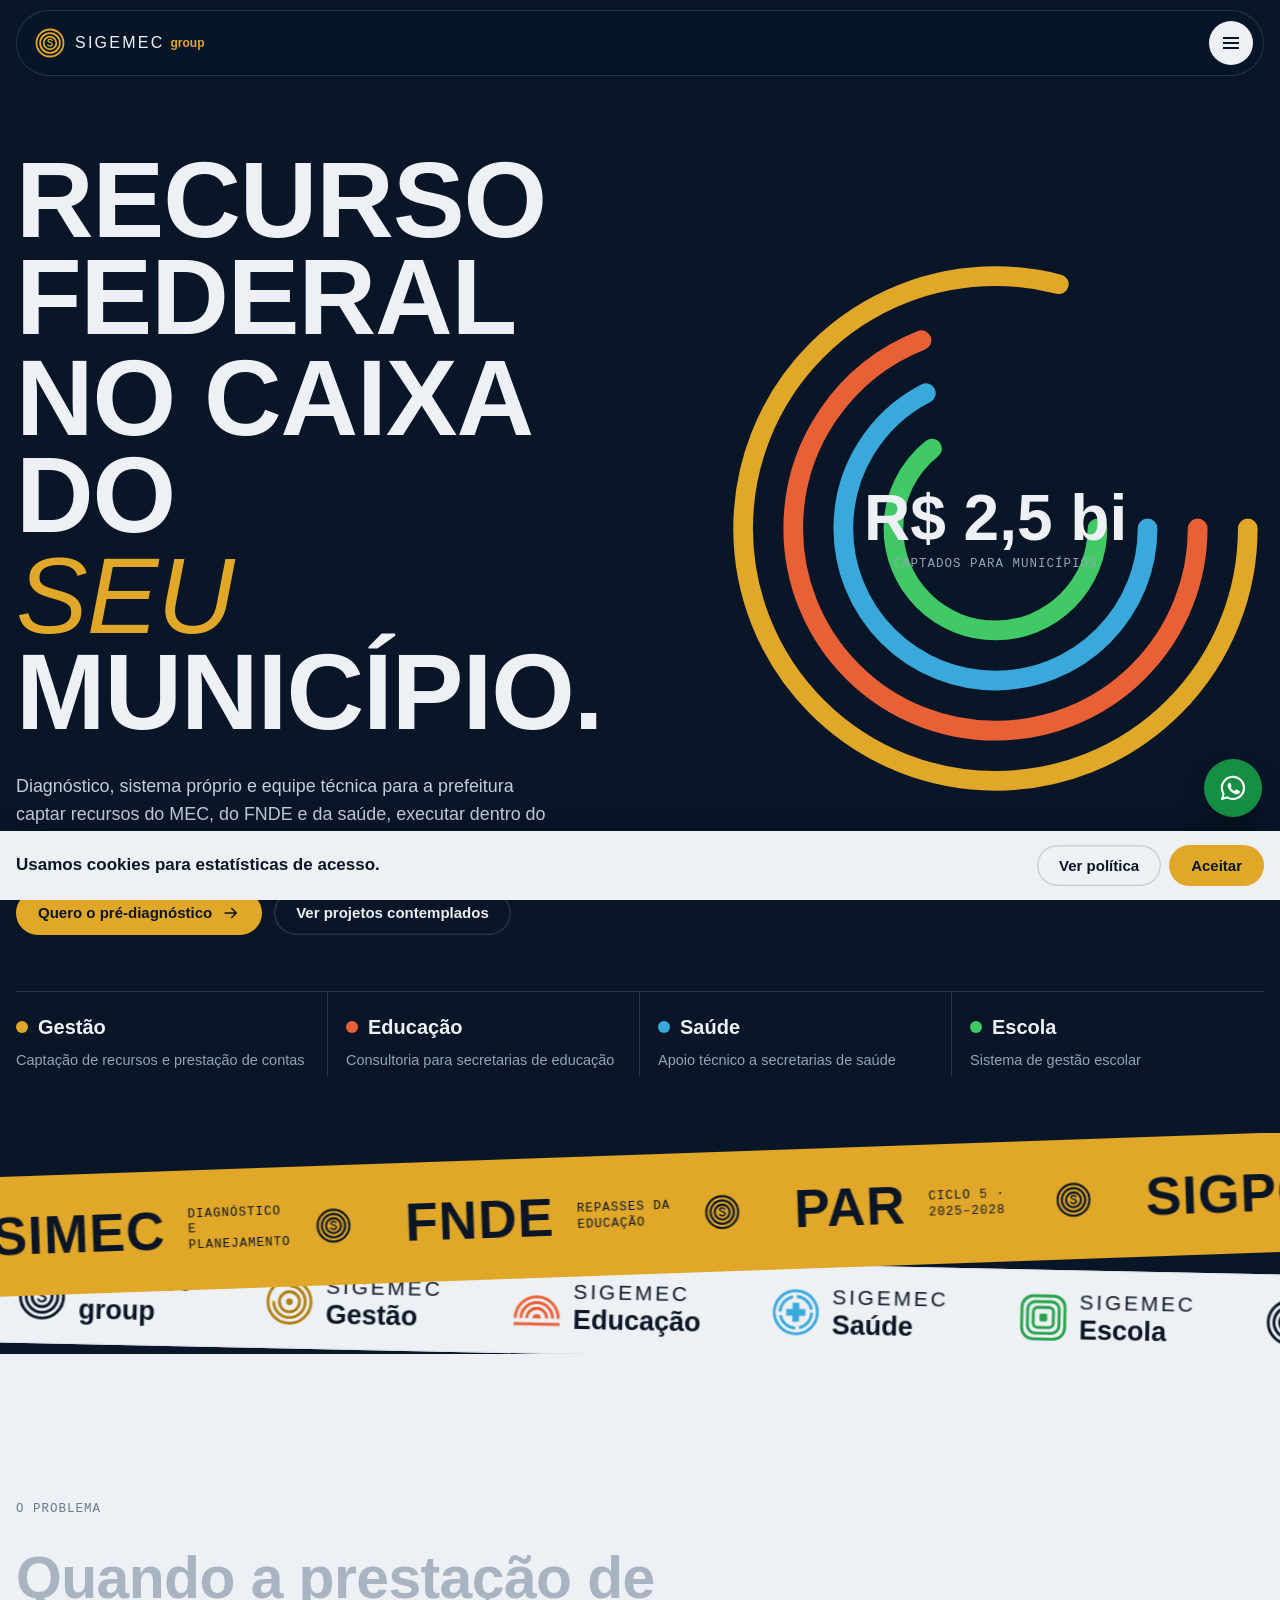
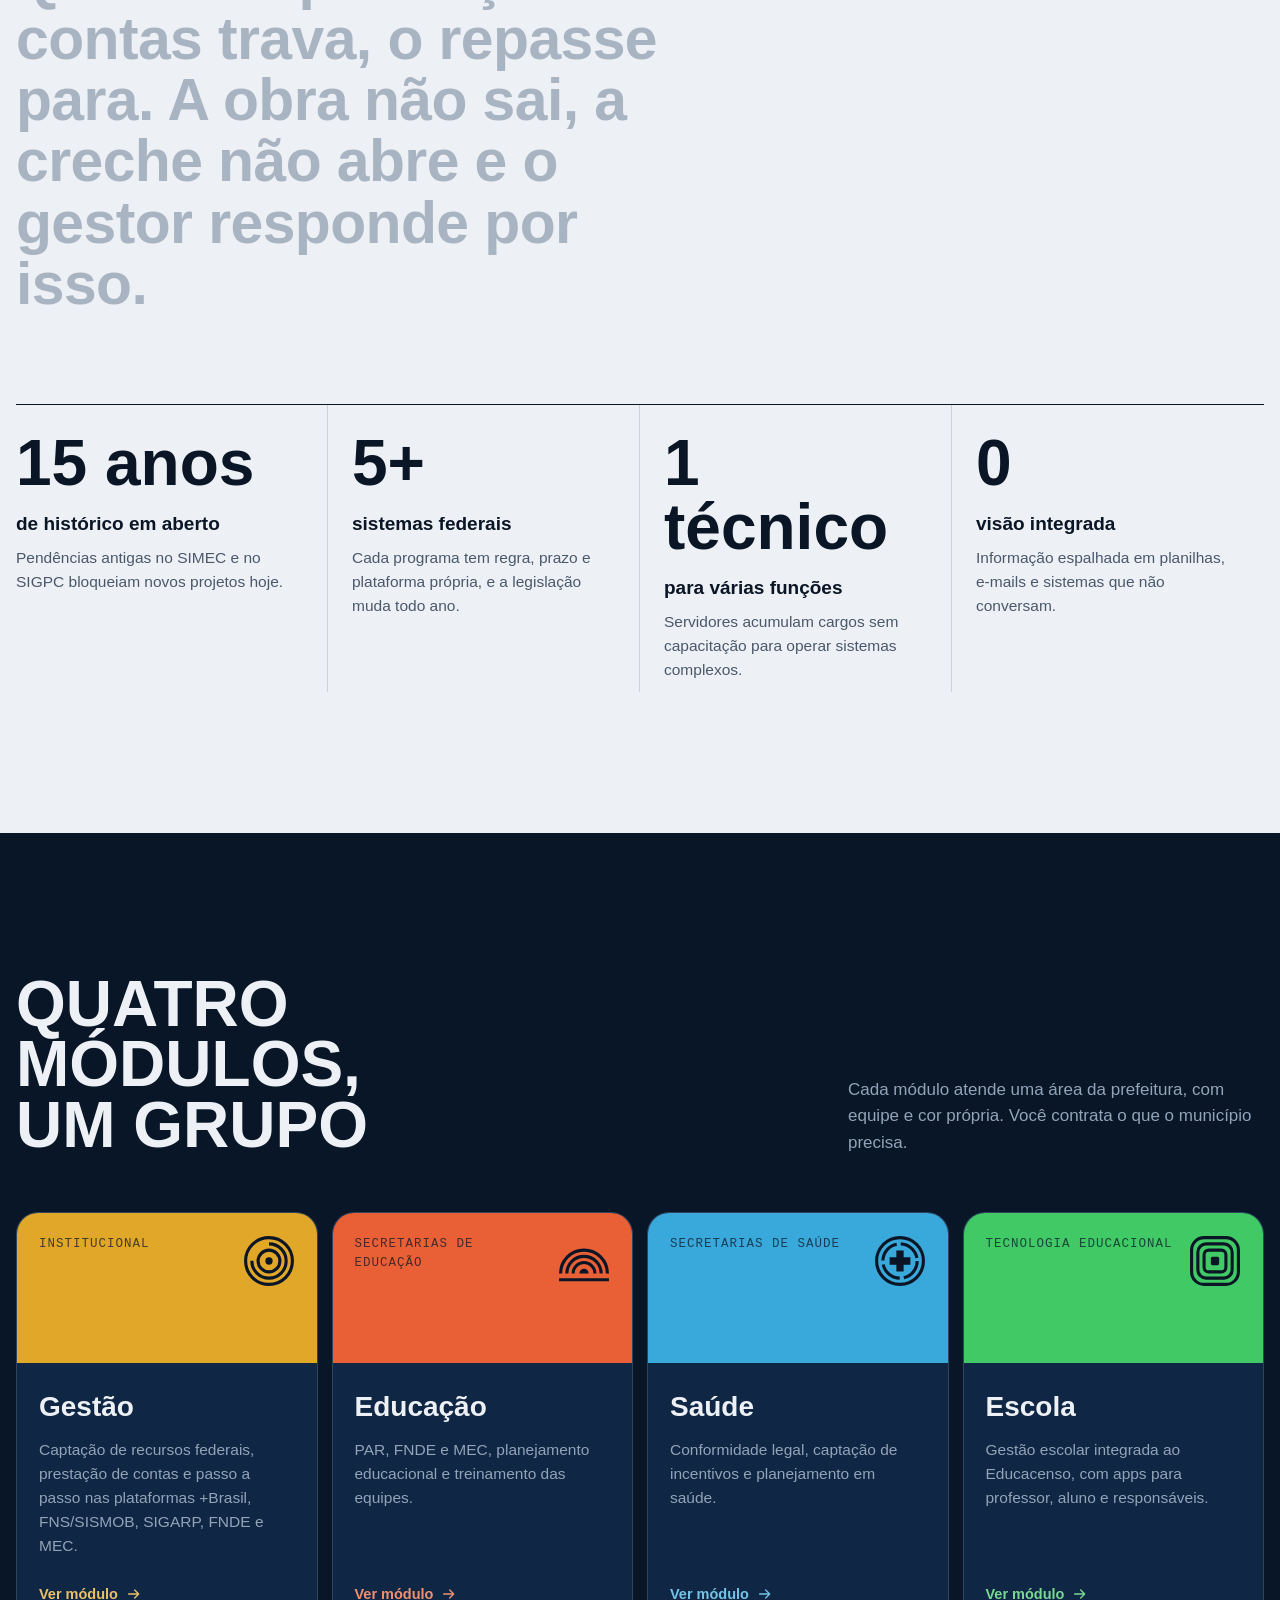
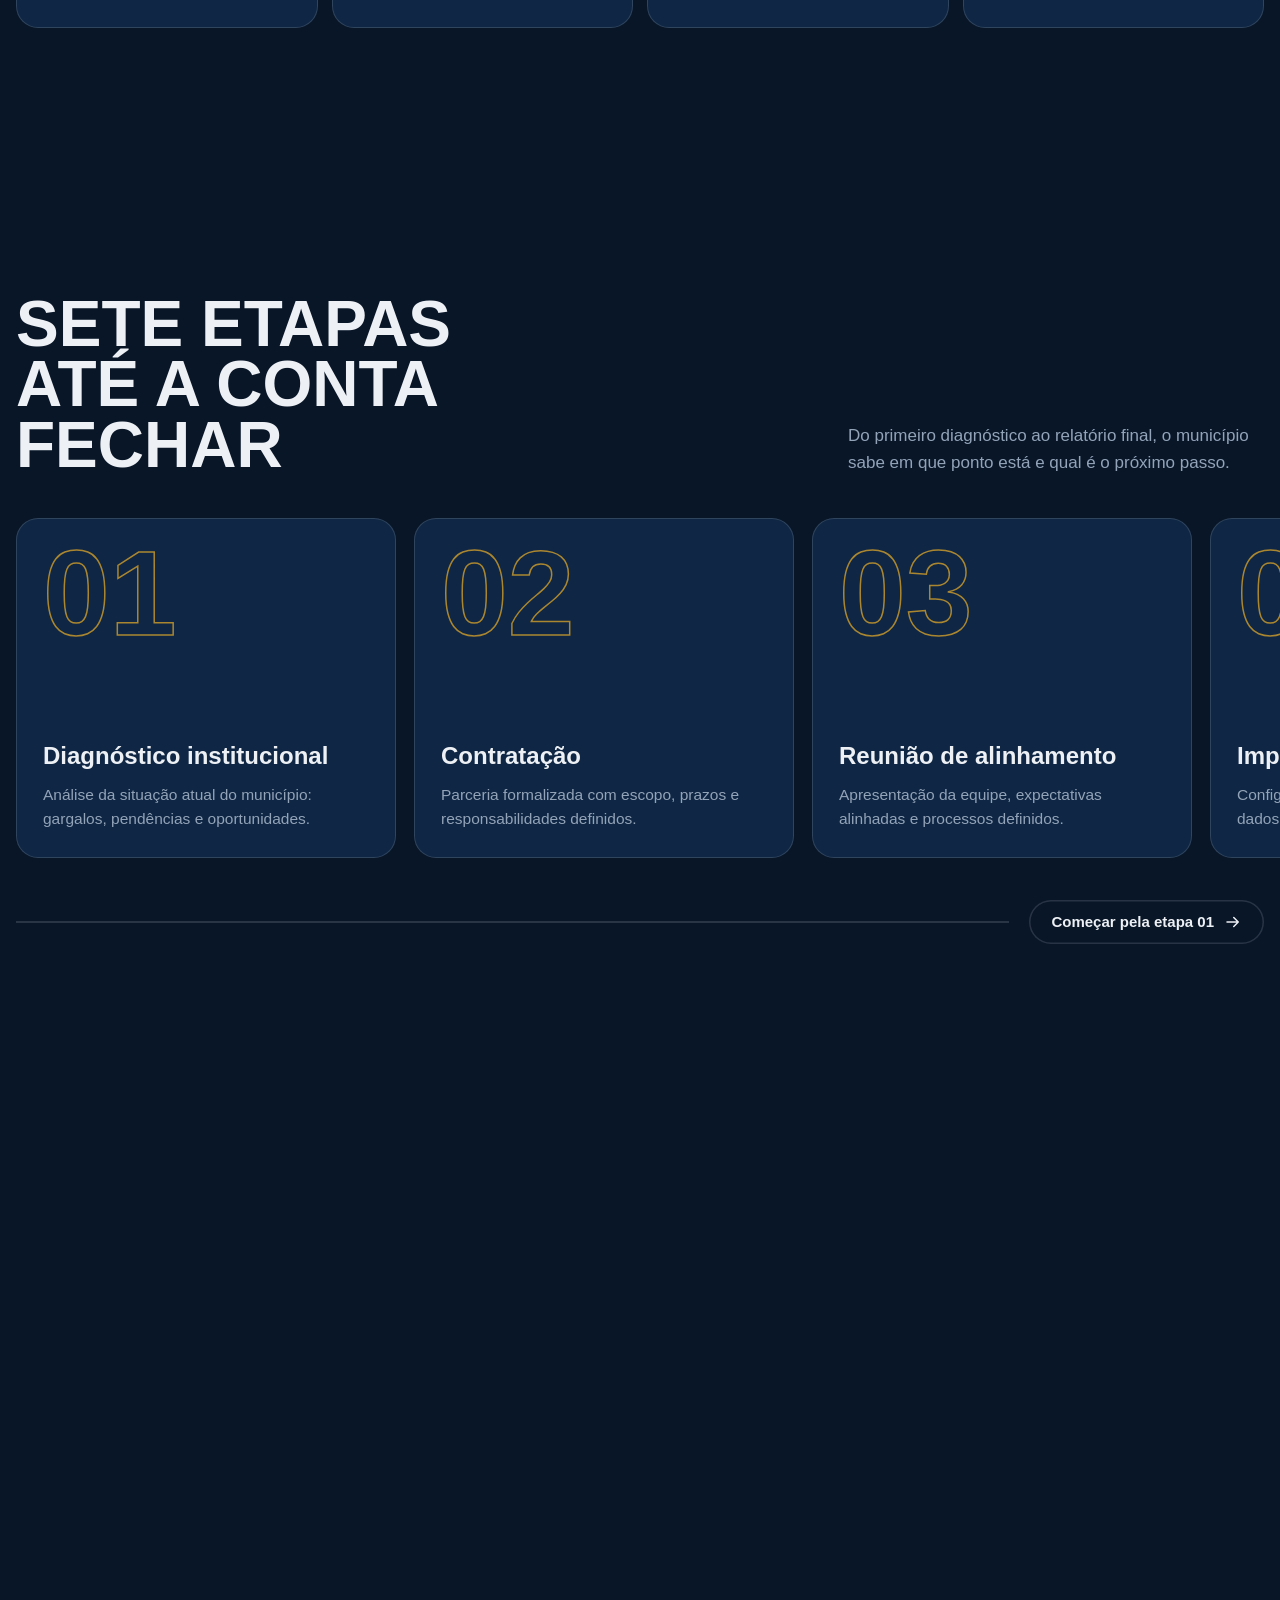
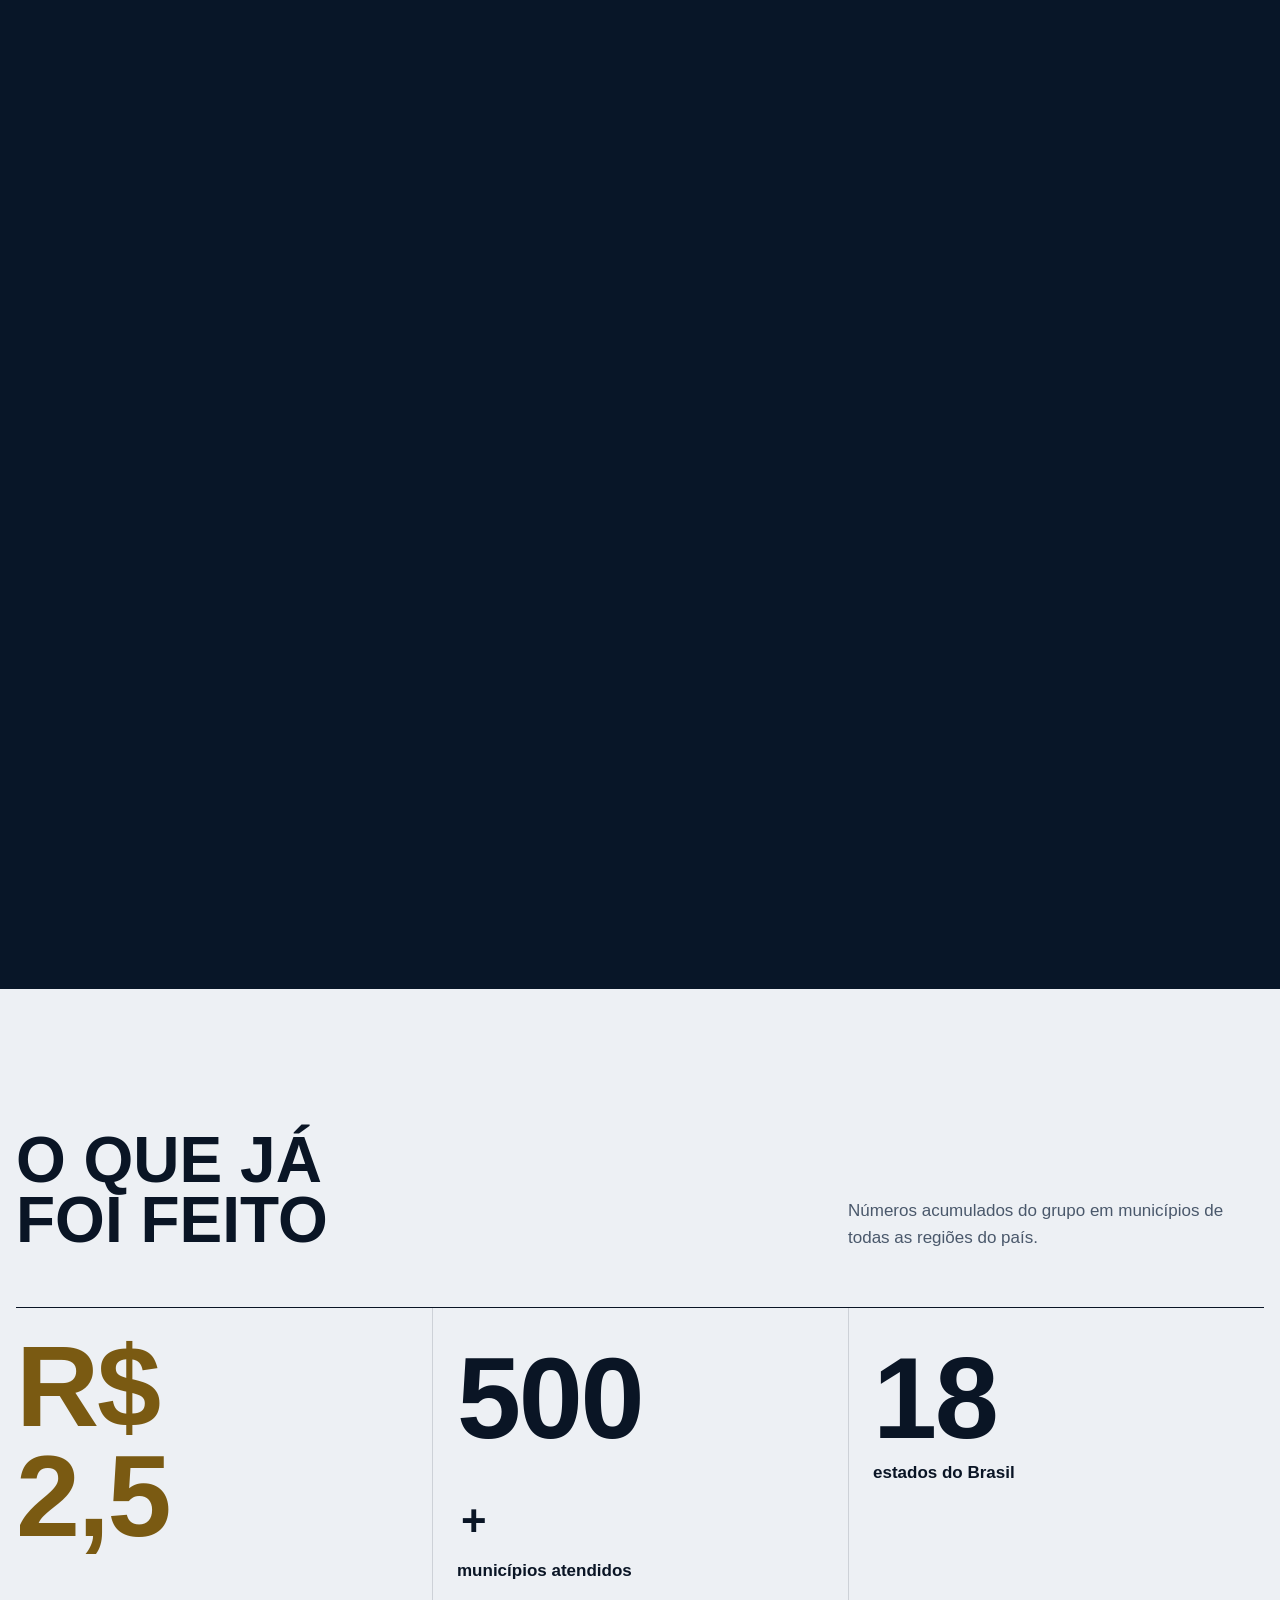
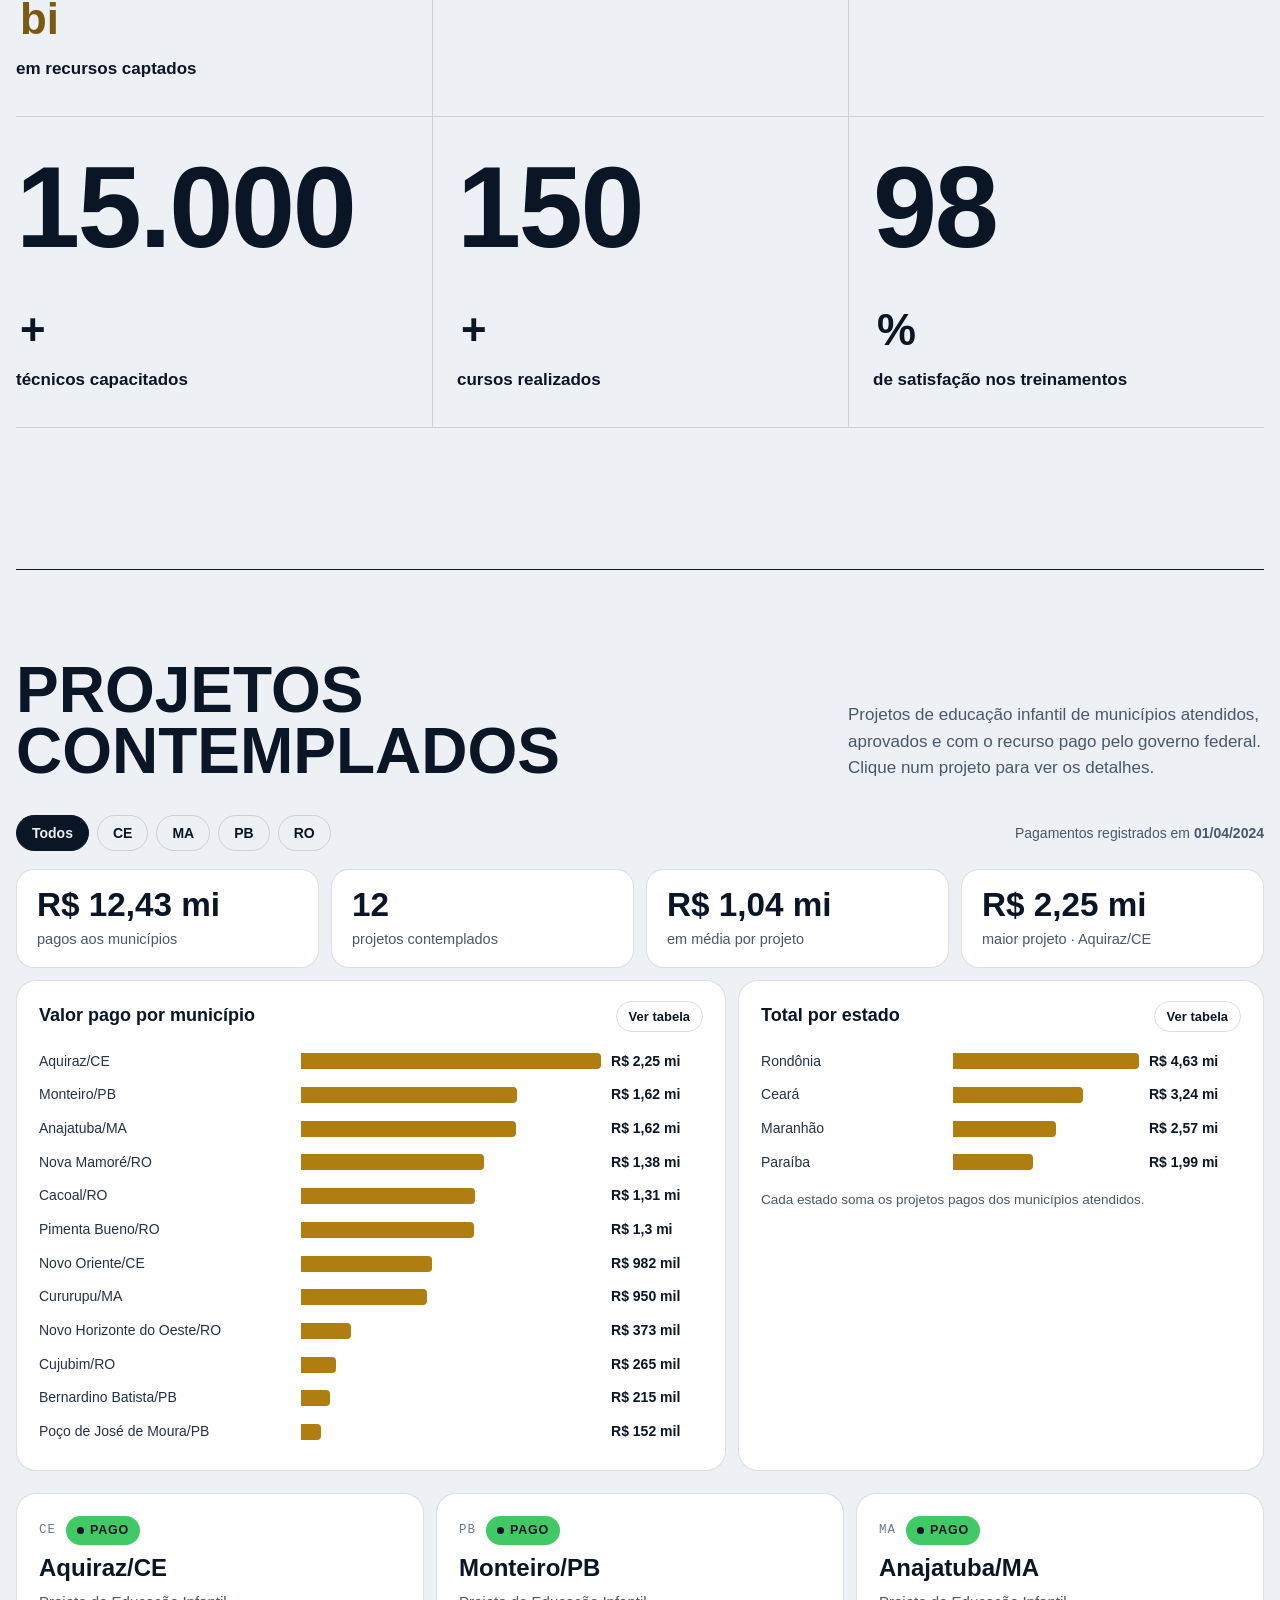
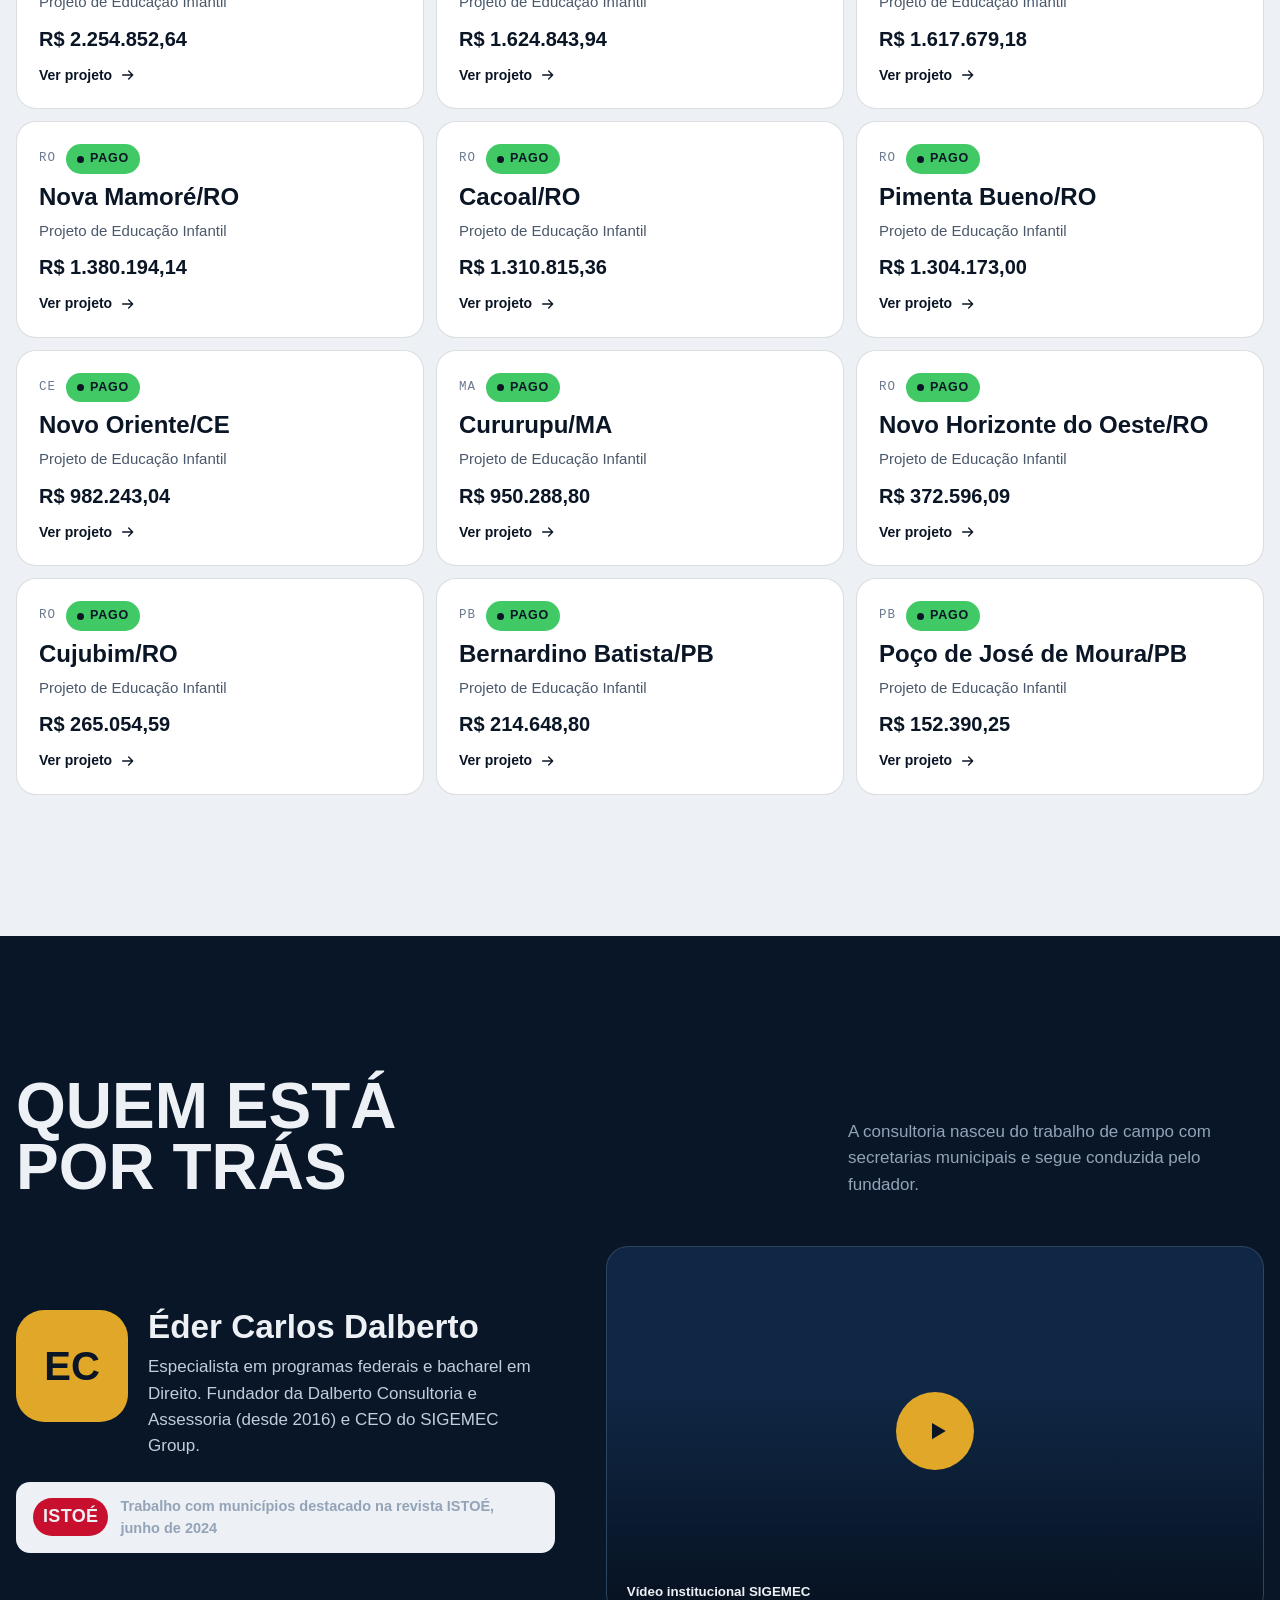
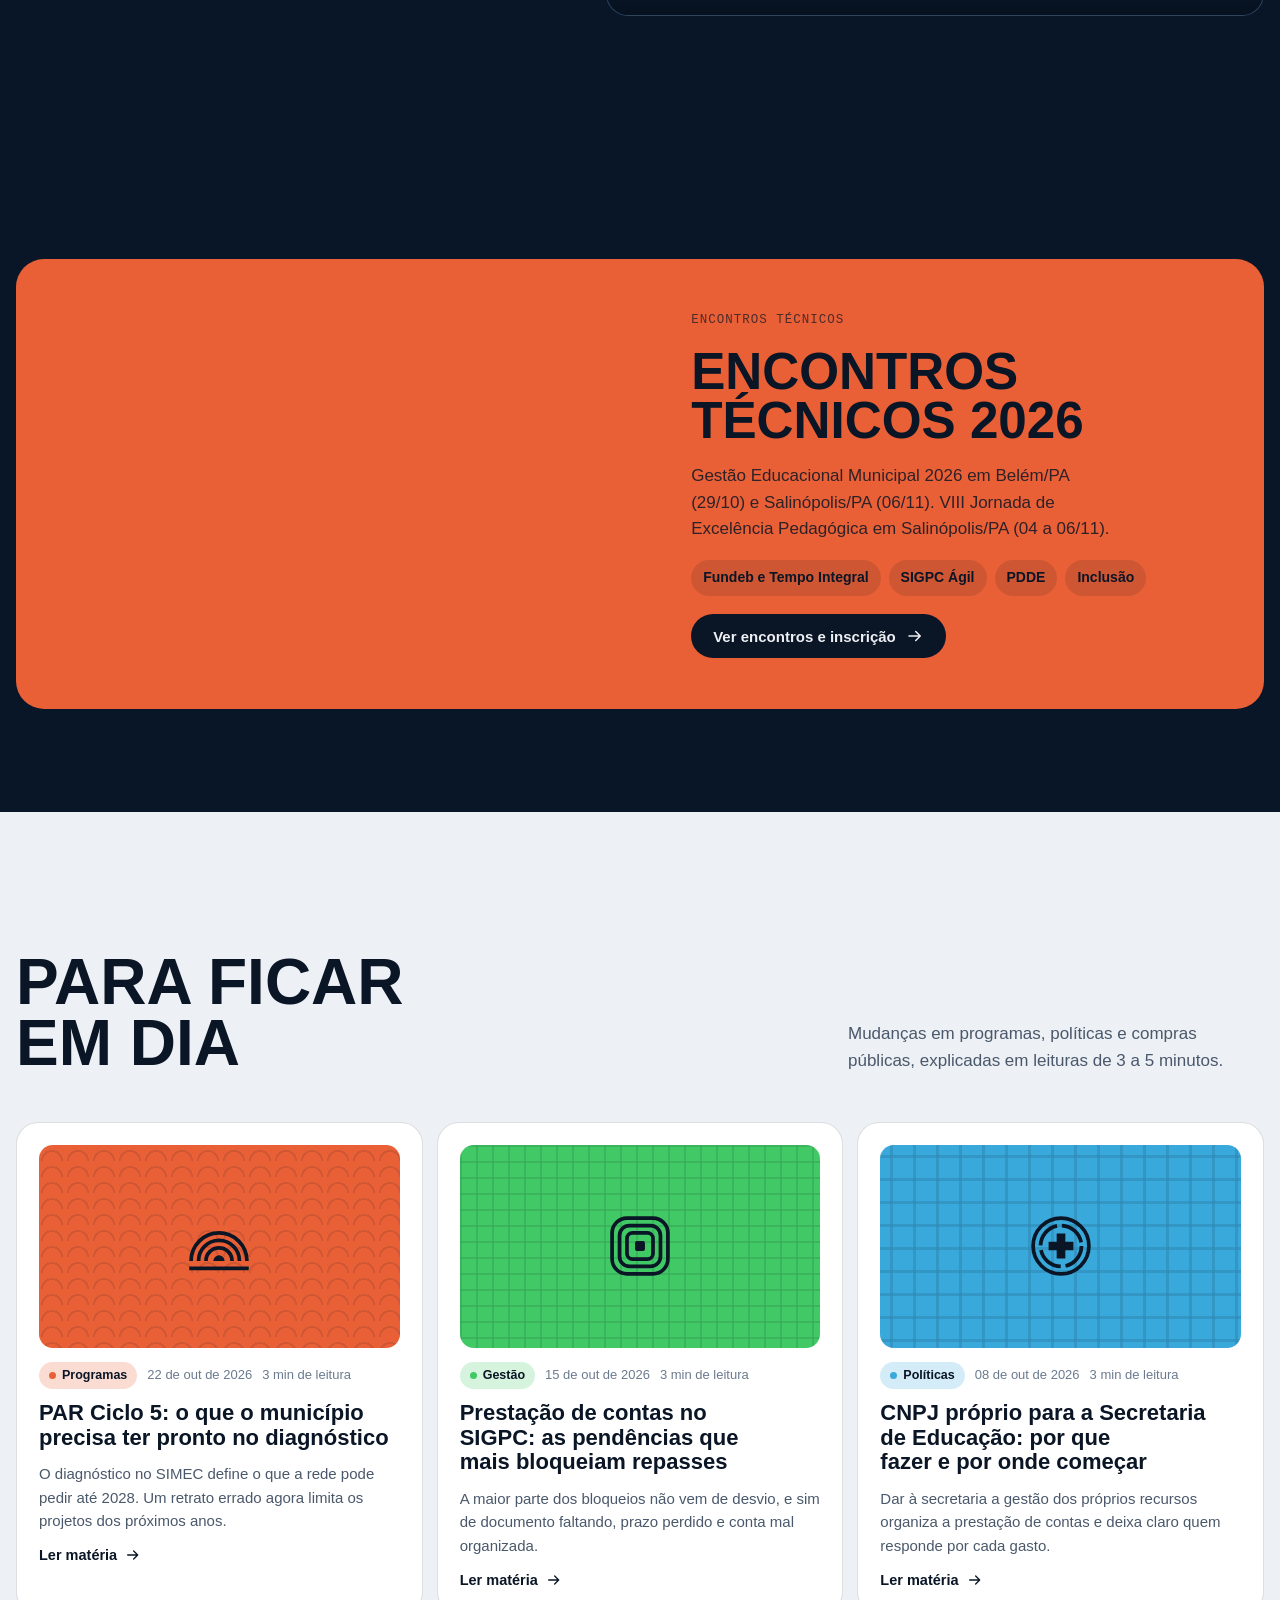
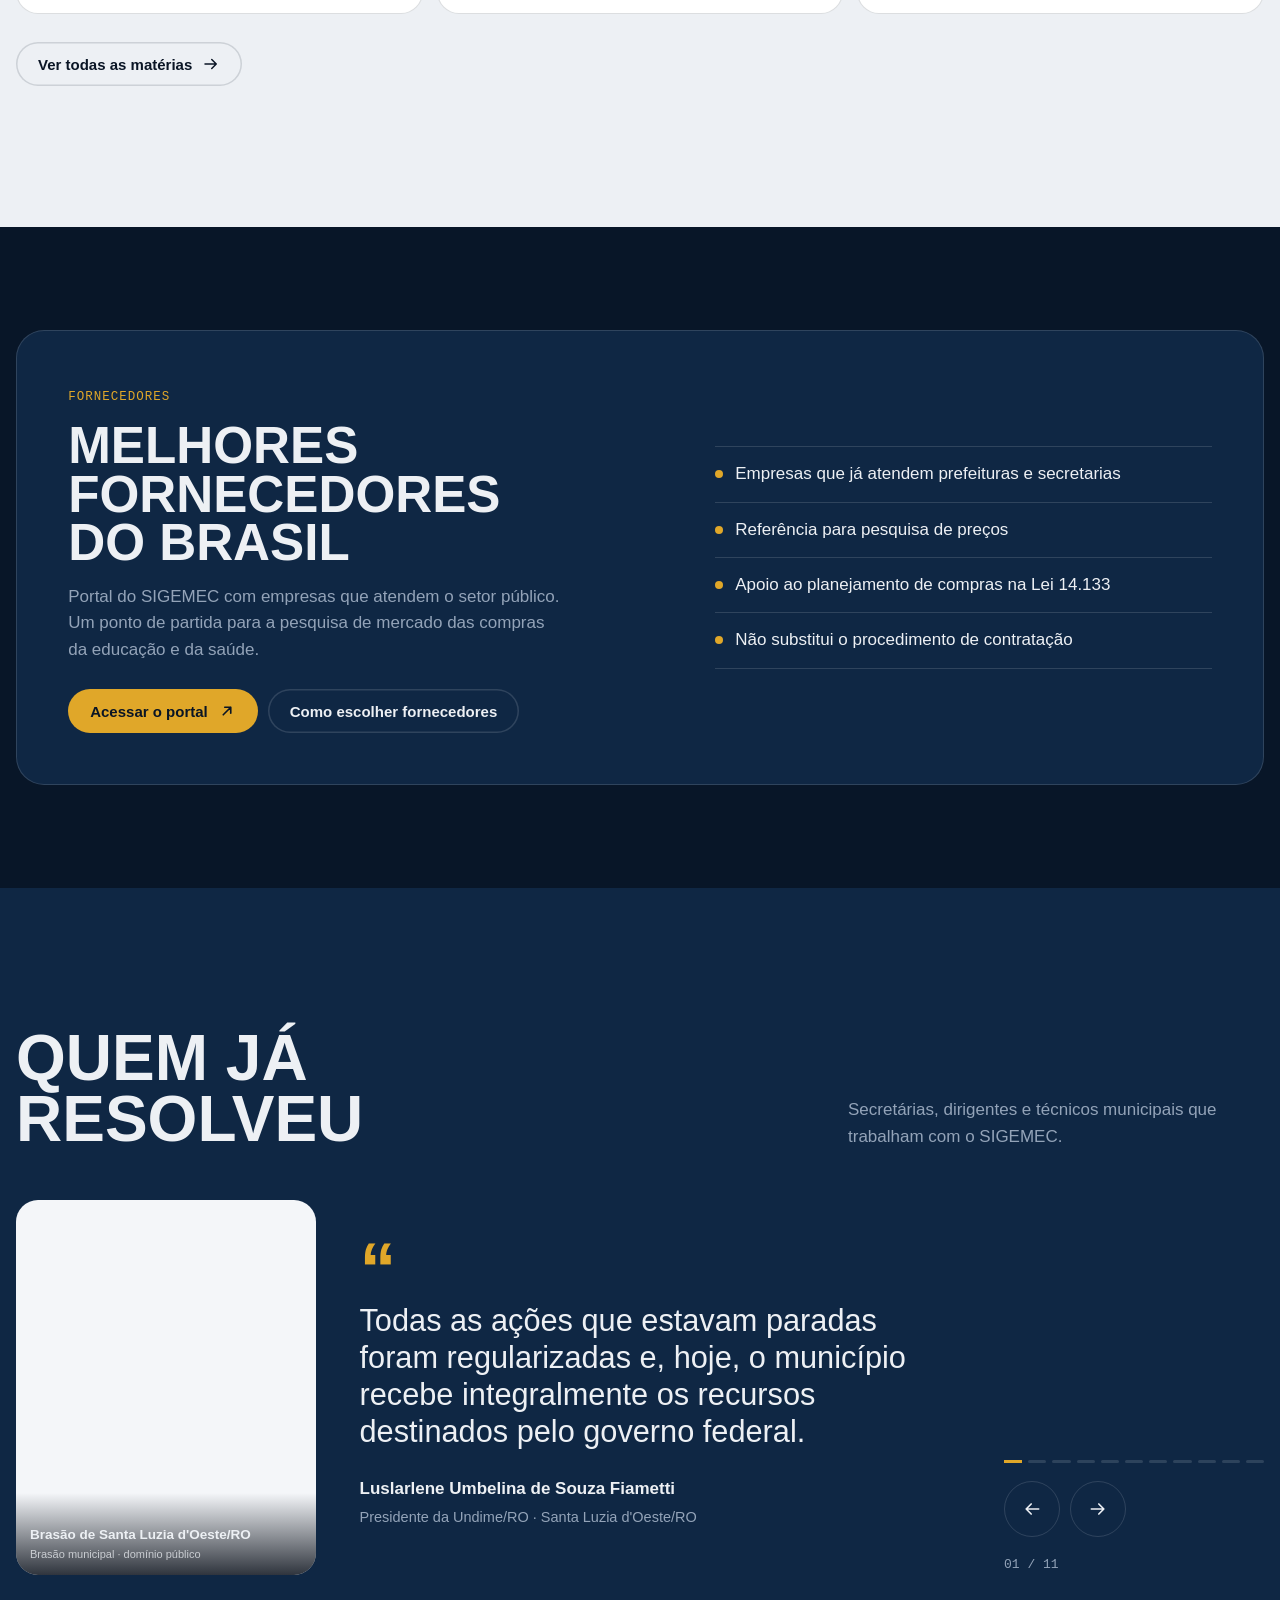
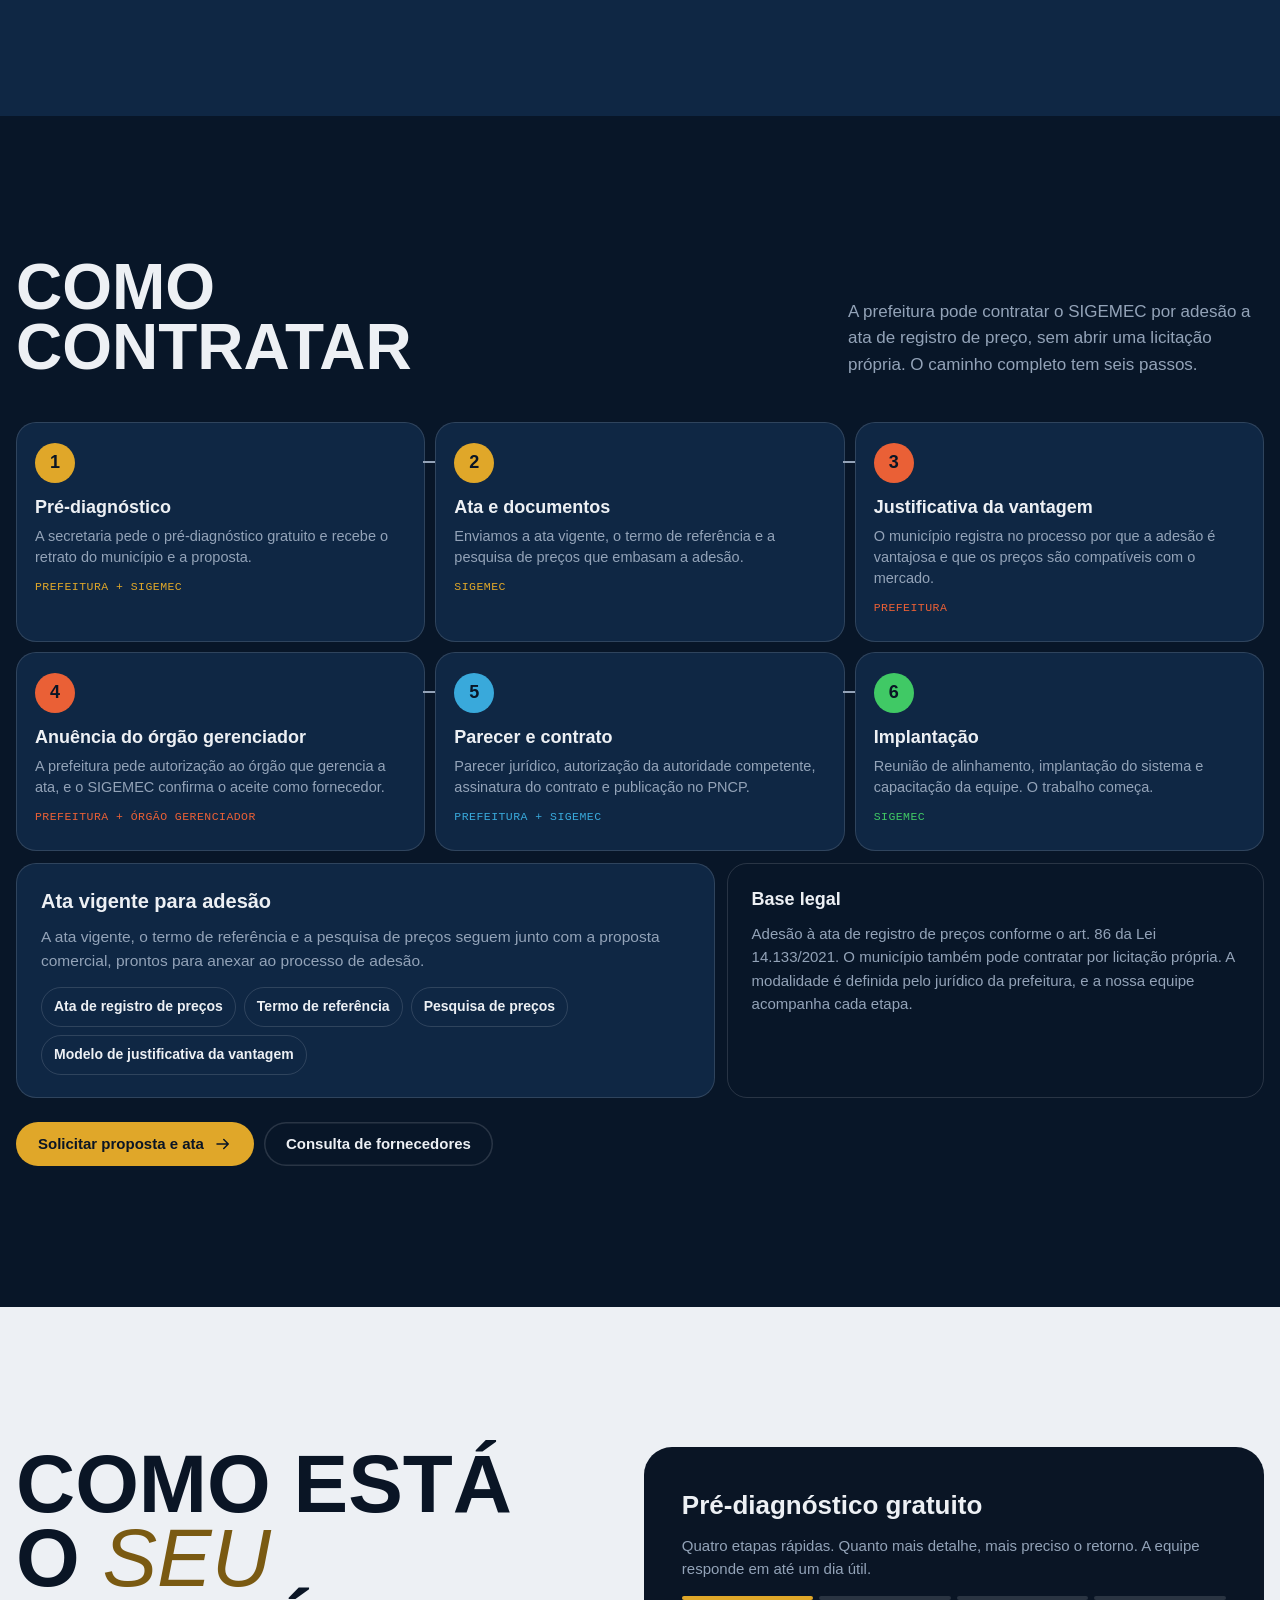
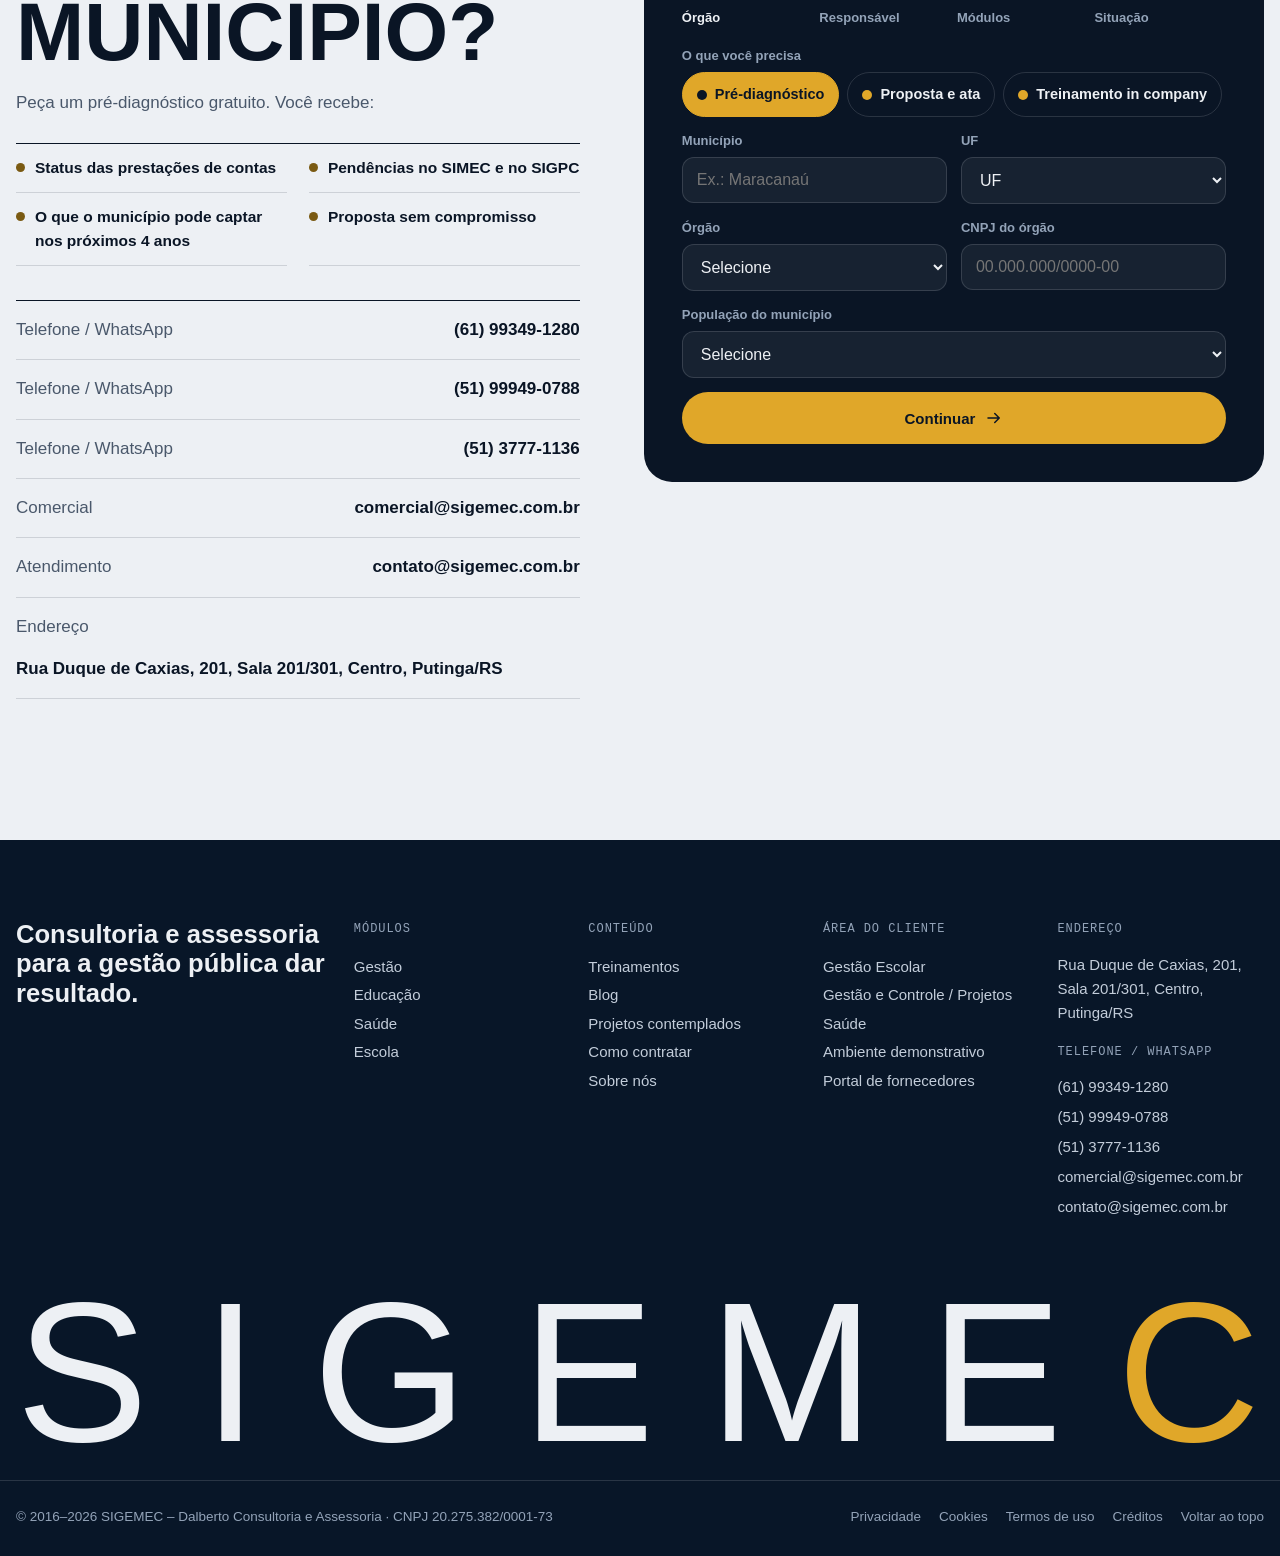
==== index.html @ 791dc1cd "Prévia do site e do painel SIGEMEC" ====
<!doctype html>
<html lang="pt-BR">
<head>
<meta charset="utf-8">
<meta name="robots" content="noindex, nofollow">
<meta name="viewport" content="width=device-width, initial-scale=1, viewport-fit=cover">
<title>SIGEMEC Group</title>
<meta http-equiv="Content-Security-Policy" content="default-src 'self'; script-src 'self'; style-src 'self' https://fonts.googleapis.com; style-src-attr 'unsafe-inline'; font-src 'self' https://fonts.gstatic.com; img-src 'self' data: https://img.youtube.com; frame-src https://www.youtube-nocookie.com; connect-src 'self' https://formspree.io; form-action 'self' mailto:; base-uri 'self'; object-src 'none'; upgrade-insecure-requests">
<meta name="referrer" content="strict-origin-when-cross-origin">
<meta name="description" content="Consultoria e assessoria em gestão pública para municípios: captação de recursos federais, educação, saúde e gestão escolar.">
<meta name="theme-color" content="#081628">
<meta property="og:title" content="SIGEMEC Group">
<meta property="og:description" content="Consultoria e assessoria em gestão pública para municípios: captação de recursos federais, educação, saúde e gestão escolar.">
<meta property="og:type" content="website">
<meta property="og:locale" content="pt_BR">
<link rel="icon" href="assets/img/favicon.svg" type="image/svg+xml">
<link rel="preconnect" href="https://fonts.googleapis.com">
<link rel="preconnect" href="https://fonts.gstatic.com" crossorigin>
<link rel="stylesheet" href="https://fonts.googleapis.com/css2?family=Archivo:ital,wdth,wght@0,62..125,100..900;1,62..125,100..900&family=Hanken+Grotesk:wght@400;500;600;700&family=IBM+Plex+Mono:wght@400;500&display=swap">
<link rel="stylesheet" href="assets/site.css">
</head>
<body>
<svg width="0" height="0" style="position:absolute" aria-hidden="true"><defs>
<symbol id="m-group" viewBox="0 0 100 100"><circle cx="50" cy="50" r="45" fill="none" stroke="currentColor" stroke-width="6"/><circle cx="50" cy="50" r="33" fill="none" stroke="currentColor" stroke-width="6"/><circle cx="50" cy="50" r="21" fill="none" stroke="currentColor" stroke-width="6"/><path d="M57 41.5c-1.6-2.6-4.2-3.8-7.2-3.8-3.8 0-6.6 2-6.6 5 0 7.2 14.6 3.6 14.6 11.6 0 3.4-3.2 5.9-7.8 5.9-3.4 0-6.2-1.4-7.8-4.2" fill="none" stroke="currentColor" stroke-width="4.2" stroke-linecap="round"/></symbol>
<symbol id="m-gestao" viewBox="0 0 100 100"><circle cx="50" cy="50" r="45" fill="none" stroke="currentColor" stroke-width="6"/><circle cx="50" cy="50" r="33" fill="none" stroke="currentColor" stroke-width="6" stroke-dasharray="155 52" transform="rotate(-90 50 50)"/><circle cx="50" cy="50" r="21" fill="none" stroke="currentColor" stroke-width="6"/><circle cx="50" cy="50" r="7" fill="currentColor"/></symbol>
<symbol id="m-edu" viewBox="0 0 100 100"><path d="M5 74a45 45 0 0 1 90 0" fill="none" stroke="currentColor" stroke-width="6"/><path d="M17 74a33 33 0 0 1 66 0" fill="none" stroke="currentColor" stroke-width="6"/><path d="M29 74a21 21 0 0 1 42 0" fill="none" stroke="currentColor" stroke-width="6"/><path d="M41 74a9 9 0 0 1 18 0z" fill="currentColor"/><path d="M2 86h96" stroke="currentColor" stroke-width="6"/></symbol>
<symbol id="m-sau" viewBox="0 0 100 100"><circle cx="50" cy="50" r="45" fill="none" stroke="currentColor" stroke-width="6"/><circle cx="50" cy="50" r="33" fill="none" stroke="currentColor" stroke-width="6" stroke-dasharray="44 8"/><path d="M43 30h14v13h13v14H57v13H43V57H30V43h13z" fill="currentColor"/></symbol>
<symbol id="m-esc" viewBox="0 0 100 100"><rect x="5" y="5" width="90" height="90" rx="24" fill="none" stroke="currentColor" stroke-width="6"/><rect x="17" y="17" width="66" height="66" rx="16" fill="none" stroke="currentColor" stroke-width="6"/><rect x="29" y="29" width="42" height="42" rx="9" fill="none" stroke="currentColor" stroke-width="6"/><rect x="42" y="42" width="16" height="16" rx="3" fill="currentColor"/></symbol>
<symbol id="i-arr" viewBox="0 0 24 24"><path d="M4 12h15M13 6l6 6-6 6" fill="none" stroke="currentColor" stroke-width="2" stroke-linecap="round" stroke-linejoin="round"/></symbol>
<symbol id="i-wa" viewBox="0 0 24 24"><path d="M12 2.2A9.7 9.7 0 0 0 3.6 16.8L2.3 21.7l5-1.3A9.7 9.7 0 1 0 12 2.2zm0 17.7c-1.5 0-3-.4-4.2-1.2l-.3-.2-3 .8.8-2.9-.2-.3A8 8 0 1 1 12 19.9zm4.4-6c-.2-.1-1.4-.7-1.6-.8-.2-.1-.4-.1-.5.1l-.8.9c-.1.2-.3.2-.5.1-.7-.3-1.9-.9-2.8-2.5-.2-.4.2-.4.6-1.2.1-.2 0-.3 0-.4l-.7-1.8c-.2-.5-.4-.4-.5-.4h-.5c-.2 0-.4.1-.6.3-.2.2-.8.8-.8 2s.8 2.3 1 2.5c.1.2 1.7 2.6 4.1 3.6 1.5.7 2.1.7 2.9.6.5-.1 1.4-.6 1.6-1.1.2-.6.2-1 .1-1.1 0-.2-.2-.2-.4-.3z" fill="currentColor"/></symbol>
<symbol id="i-play" viewBox="0 0 24 24"><path d="M8 5.5v13l11-6.5z" fill="currentColor"/></symbol>
<symbol id="i-ext" viewBox="0 0 24 24"><path d="M7 17 17 7M9 7h8v8" fill="none" stroke="currentColor" stroke-width="2.2" stroke-linecap="round" stroke-linejoin="round"/></symbol>
<symbol id="i-lock" viewBox="0 0 24 24"><rect x="4.5" y="10.5" width="15" height="10" rx="2.5" fill="none" stroke="currentColor" stroke-width="2"/><path d="M8 10.5V8a4 4 0 0 1 8 0v2.5" fill="none" stroke="currentColor" stroke-width="2" stroke-linecap="round"/></symbol>
<symbol id="i-x" viewBox="0 0 24 24"><path d="M6 6l12 12M18 6 6 18" fill="none" stroke="currentColor" stroke-width="2.2" stroke-linecap="round"/></symbol>
<symbol id="i-ok" viewBox="0 0 24 24"><path d="M5 12.5l4.5 4.5L19 7.5" fill="none" stroke="currentColor" stroke-width="2.6" stroke-linecap="round" stroke-linejoin="round"/></symbol>
<symbol id="i-warn" viewBox="0 0 24 24"><path d="M12 8v5M12 16.5v.5" fill="none" stroke="currentColor" stroke-width="2.6" stroke-linecap="round"/></symbol>
<symbol id="i-late" viewBox="0 0 24 24"><path d="M8 8l8 8M16 8l-8 8" fill="none" stroke="currentColor" stroke-width="2.6" stroke-linecap="round"/></symbol>
</defs></svg>
<div class="cursor" aria-hidden="true"></div>
<header class="nav" id="nav"><div class="nav-in">
  <a class="brand" href="index.html" aria-label="SIGEMEC Group, página inicial"><svg><use href="#m-group"/></svg><b>SIGEMEC</b><small>group</small></a>
  <ul><li><a href="modulos.html">Módulos</a></li><li><a href="treinamentos.html">Treinamentos</a></li><li><a href="blog.html">Blog</a></li><li><a href="sobre.html">Sobre nós</a></li><li><a href="index.html#contratar">Como contratar</a></li></ul>
  <div class="nav-act">
    <div class="acc">
      <button type="button" class="acc-btn" id="accBtn" aria-expanded="false" aria-controls="accMenu" aria-haspopup="true" title="Área do cliente"><svg class="acc-ic"><use href="#i-lock"/></svg><span>Área do cliente</span></button>
      <div class="acc-menu" id="accMenu" hidden><p class="acc-h">Acesse o sistema contratado</p><a href="https://aplicativoescolar.net/" target="_blank" rel="noopener noreferrer">Gestão Escolar <svg class="ext"><use href="#i-ext"/></svg></a><a href="https://app.sigemec.com.br/" target="_blank" rel="noopener noreferrer">Gestão e Controle / Projetos <svg class="ext"><use href="#i-ext"/></svg></a><a href="https://app.sigemec.com.br/" target="_blank" rel="noopener noreferrer">Saúde <svg class="ext"><use href="#i-ext"/></svg></a><a href="https://dev.aplicativoescolar.net/" target="_blank" rel="noopener noreferrer">Ambiente demonstrativo <svg class="ext"><use href="#i-ext"/></svg></a></div>
    </div>
    <a class="btn btn-gold nav-cta" href="#contato">Pré-diagnóstico gratuito <svg class="arr"><use href="#i-arr"/></svg></a>
  </div>
  <button type="button" class="menu-btn" id="menuBtn" aria-label="Abrir menu" aria-expanded="false" aria-controls="sheet"><span></span></button>
</div></header>
<nav class="sheet" id="sheet" aria-label="Menu"><a href="index.html" aria-current="page">Início</a><a href="modulos.html">Módulos</a><a href="treinamentos.html">Treinamentos</a><a href="treinamentos.html#eventos" class="sub">Encontros técnicos</a><a href="index.html#projetos" class="sub">Projetos contemplados</a><a href="blog.html">Blog</a><a href="sobre.html">Sobre nós</a><a href="index.html#contratar">Como contratar</a><div class="sheet-acc"><span class="mono">Área do cliente</span><a href="https://aplicativoescolar.net/" target="_blank" rel="noopener noreferrer">Gestão Escolar</a><a href="https://app.sigemec.com.br/" target="_blank" rel="noopener noreferrer">Gestão e Controle / Projetos</a><a href="https://app.sigemec.com.br/" target="_blank" rel="noopener noreferrer">Saúde</a><a href="https://dev.aplicativoescolar.net/" target="_blank" rel="noopener noreferrer">Ambiente demonstrativo</a></div><a class="btn btn-gold" href="#contato">Pré-diagnóstico gratuito</a></nav>
<main id="topo">
<section class="hero">
  <div class="wrap">
    <div class="hero-grid">
      <div>
        <h1>
          <span class="ln"><span>Recurso federal</span></span>
          <span class="ln"><span>no caixa do</span></span>
          <span class="ln"><span><em>seu</em> município.</span></span>
        </h1>
        <p class="hero-sub">Diagnóstico, sistema próprio e equipe técnica para a prefeitura captar recursos do MEC, do FNDE e da saúde, executar dentro do prazo e prestar contas sem pendência.</p>
        <div class="hero-cta">
          <a class="btn btn-gold" href="#contato">Quero o pré-diagnóstico <svg class="arr"><use href="#i-arr"/></svg></a>
          <a class="btn btn-ghost" href="#projetos">Ver projetos contemplados</a>
        </div>
      </div>
      <div class="rings" aria-hidden="true">
        <svg viewBox="0 0 600 600">
          <g class="rg" data-rot="1"><circle cx="300" cy="300" r="282" fill="none" stroke="#E0A729" stroke-width="22" stroke-dasharray="1400 372" stroke-linecap="round"/></g>
          <g class="rg" data-rot="-1.5"><circle cx="300" cy="300" r="226" fill="none" stroke="#EA6036" stroke-width="22" stroke-dasharray="980 440" stroke-linecap="round"/></g>
          <g class="rg" data-rot="2"><circle cx="300" cy="300" r="170" fill="none" stroke="#39A9DB" stroke-width="22" stroke-dasharray="720 348" stroke-linecap="round"/></g>
          <g class="rg" data-rot="-2.6"><circle cx="300" cy="300" r="114" fill="none" stroke="#40C965" stroke-width="22" stroke-dasharray="460 256" stroke-linecap="round"/></g>
        </svg>
        <div class="rings-label"><div><b data-ind="recursos" data-fmt="texto">R$ 2,5 bi</b><span class="mono">captados para municípios</span></div></div>
      </div>
    </div>
    <nav class="hero-mods" aria-label="Módulos">
      <a href="modulos.html#gestao" style="--c:var(--gold)"><b><i></i>Gestão</b><span>Captação de recursos e prestação de contas</span></a>
      <a href="modulos.html#educacao" style="--c:var(--edu)"><b><i></i>Educação</b><span>Consultoria para secretarias de educação</span></a>
      <a href="modulos.html#saude" style="--c:var(--sau)"><b><i></i>Saúde</b><span>Apoio técnico a secretarias de saúde</span></a>
      <a href="modulos.html#escola" style="--c:var(--esc)"><b><i></i>Escola</b><span>Sistema de gestão escolar</span></a>
    </nav>
  </div>
</section>

<div class="marquee" aria-label="Programas federais e módulos SIGEMEC">
  <div class="mq-band mq-a"><div class="mq-row" data-speed="1"><div class="mq-track">
    <div class="mq-item"><b>SIMEC</b><small>Diagnóstico e planejamento</small><svg class="mq-sep"><use href="#m-group"/></svg></div>
    <div class="mq-item"><b>FNDE</b><small>Repasses da educação</small><svg class="mq-sep"><use href="#m-group"/></svg></div>
    <div class="mq-item"><b>PAR</b><small>Ciclo 5 · 2025–2028</small><svg class="mq-sep"><use href="#m-group"/></svg></div>
    <div class="mq-item"><b>SIGPC</b><small>Prestação de contas</small><svg class="mq-sep"><use href="#m-group"/></svg></div>
    <div class="mq-item"><b>PNAE</b><small>Alimentação escolar</small><svg class="mq-sep"><use href="#m-group"/></svg></div>
    <div class="mq-item"><b>PNATE</b><small>Transporte escolar</small><svg class="mq-sep"><use href="#m-group"/></svg></div>
    <div class="mq-item"><b>PDDE</b><small>Dinheiro direto na escola</small><svg class="mq-sep"><use href="#m-group"/></svg></div>
    <div class="mq-item"><b>MEC</b><small>Projetos educacionais</small><svg class="mq-sep"><use href="#m-group"/></svg></div>
  </div></div></div>
  <div class="mq-band mq-b"><div class="mq-row" data-speed="-0.8"><div class="mq-track">
    <div class="lock"><svg style="color:var(--ink)"><use href="#m-group"/></svg><span><em>SIGEMEC</em><strong>group</strong></span></div>
    <div class="lock"><svg style="color:#B07E10"><use href="#m-gestao"/></svg><span><em>SIGEMEC</em><strong>Gestão</strong></span></div>
    <div class="lock"><svg style="color:var(--edu)"><use href="#m-edu"/></svg><span><em>SIGEMEC</em><strong>Educação</strong></span></div>
    <div class="lock"><svg style="color:var(--sau)"><use href="#m-sau"/></svg><span><em>SIGEMEC</em><strong>Saúde</strong></span></div>
    <div class="lock"><svg style="color:#25A04A"><use href="#m-esc"/></svg><span><em>SIGEMEC</em><strong>Escola</strong></span></div>
  </div></div></div>
</div>

<section class="light sec">
  <div class="wrap">
    <span class="mono">O problema</span>
    <p class="big-say" id="say" data-hl="repasse|para.|gestor">Quando a prestação de contas trava, o repasse para. A obra não sai, a creche não abre e o gestor responde por isso.</p>
    <div class="cols4 pains">
      <div class="pain"><div class="n">15 anos</div><h3>de histórico em aberto</h3><p>Pendências antigas no SIMEC e no SIGPC bloqueiam novos projetos hoje.</p></div>
      <div class="pain"><div class="n">5+</div><h3>sistemas federais</h3><p>Cada programa tem regra, prazo e plataforma própria, e a legislação muda todo ano.</p></div>
      <div class="pain"><div class="n">1 técnico</div><h3>para várias funções</h3><p>Servidores acumulam cargos sem capacitação para operar sistemas complexos.</p></div>
      <div class="pain"><div class="n">0</div><h3>visão integrada</h3><p>Informação espalhada em planilhas, e-mails e sistemas que não conversam.</p></div>
    </div>
  </div>
</section>

<section class="sec">
  <div class="wrap">
    <div class="sec-head">
      <h2>Quatro módulos, um grupo</h2>
      <p>Cada módulo atende uma área da prefeitura, com equipe e cor própria. Você contrata o que o município precisa.</p>
    </div>
    <div class="mod-grid">
      <a class="mod-card" href="modulos.html#gestao" style="--c:var(--gold)">
        <div class="top"><span class="mono">Institucional</span><svg><use href="#m-gestao"/></svg></div>
        <div class="body"><h3>Gestão</h3><p>Captação de recursos federais, prestação de contas e passo a passo nas plataformas +Brasil, FNS/SISMOB, SIGARP, FNDE e MEC.</p><span class="go">Ver módulo <svg><use href="#i-arr"/></svg></span></div>
      </a>
      <a class="mod-card" href="modulos.html#educacao" style="--c:var(--edu)">
        <div class="top"><span class="mono">Secretarias de educação</span><svg><use href="#m-edu"/></svg></div>
        <div class="body"><h3>Educação</h3><p>PAR, FNDE e MEC, planejamento educacional e treinamento das equipes.</p><span class="go">Ver módulo <svg><use href="#i-arr"/></svg></span></div>
      </a>
      <a class="mod-card" href="modulos.html#saude" style="--c:var(--sau)">
        <div class="top"><span class="mono">Secretarias de saúde</span><svg><use href="#m-sau"/></svg></div>
        <div class="body"><h3>Saúde</h3><p>Conformidade legal, captação de incentivos e planejamento em saúde.</p><span class="go">Ver módulo <svg><use href="#i-arr"/></svg></span></div>
      </a>
      <a class="mod-card" href="modulos.html#escola" style="--c:var(--esc)">
        <div class="top"><span class="mono">Tecnologia educacional</span><svg><use href="#m-esc"/></svg></div>
        <div class="body"><h3>Escola</h3><p>Gestão escolar integrada ao Educacenso, com apps para professor, aluno e responsáveis.</p><span class="go">Ver módulo <svg><use href="#i-arr"/></svg></span></div>
      </a>
    </div>
  </div>
</section>

<section class="method" id="metodo">
  <div class="method-sticky">
    <div class="wrap sec-head">
      <h2>Sete etapas até a conta fechar</h2>
      <p>Do primeiro diagnóstico ao relatório final, o município sabe em que ponto está e qual é o próximo passo.</p>
    </div>
    <div class="track" id="track">
      <div class="step"><span class="num">01</span><h3>Diagnóstico institucional</h3><p>Análise da situação atual do município: gargalos, pendências e oportunidades.</p></div>
      <div class="step"><span class="num">02</span><h3>Contratação</h3><p>Parceria formalizada com escopo, prazos e responsabilidades definidos.</p></div>
      <div class="step"><span class="num">03</span><h3>Reunião de alinhamento</h3><p>Apresentação da equipe, expectativas alinhadas e processos definidos.</p></div>
      <div class="step"><span class="num">04</span><h3>Implantação do sistema</h3><p>Configuração do SIGEMEC, migração de dados e capacitação da equipe técnica.</p></div>
      <div class="step"><span class="num">05</span><h3>Monitoramento contínuo</h3><p>Ações, programas e prazos acompanhados em tempo real pelo sistema.</p></div>
      <div class="step"><span class="num">06</span><h3>Prestação de contas</h3><p>Elaboração e envio das prestações de contas aos órgãos federais.</p></div>
      <div class="step"><span class="num">07</span><h3>Relatórios e suporte</h3><p>Relatórios estratégicos e suporte técnico sempre que a equipe precisar.</p></div>
    </div>
    <div class="wrap method-foot">
      <div class="bar"><i id="methodBar"></i></div>
      <a class="btn btn-ghost" href="#contato">Começar pela etapa 01 <svg class="arr"><use href="#i-arr"/></svg></a>
    </div>
  </div>
</section>

<section class="light sec">
  <div class="wrap">
    <div class="sec-head"><h2>O que já foi feito</h2><p>Números acumulados do grupo em municípios de todas as regiões do país.</p></div>
    <div class="num-grid">
      <div class="stat"><b>R$&nbsp;<span data-ind="recursos" data-count="2.5" data-dec="1">2,5</span><small>bi</small></b><span>em recursos captados</span></div>
      <div class="stat"><b><span data-ind="municipios" data-count="500">500</span><small>+</small></b><span>municípios atendidos</span></div>
      <div class="stat"><b><span data-ind="estados" data-count="18">18</span></b><span>estados do Brasil</span></div>
      <div class="stat"><b><span data-ind="tecnicos" data-count="15000">15.000</span><small>+</small></b><span>técnicos capacitados</span></div>
      <div class="stat"><b><span data-ind="cursos" data-count="150">150</span><small>+</small></b><span>cursos realizados</span></div>
      <div class="stat"><b><span data-ind="satisfacao" data-count="98">98</span><small>%</small></b><span>de satisfação nos treinamentos</span></div>
    </div>
  </div>
</section>

<section class="light sec" id="projetos" style="padding-top:0">
  <div class="wrap">
    <div class="sec-head" style="padding-top:clamp(56px,7vw,96px);border-top:1.5px solid var(--ink)"><h2>Projetos contemplados</h2><p>Projetos de educação infantil de municípios atendidos, aprovados e com o recurso pago pelo governo federal. Clique num projeto para ver os detalhes.</p></div>

    <div class="dash" aria-label="Painel dos projetos contemplados">
      <div class="dash-bar">
        <div class="filters" id="projUF" role="group" aria-label="Filtrar por estado"></div>
        <span class="dash-src">Pagamentos registrados em <b id="projPago">01/04/2024</b></span>
      </div>
      <div class="kpis" id="projKpis"></div>
      <div class="dash-grid">
        <div class="chart-card">
          <div class="chart-head"><h3>Valor pago por município</h3><button type="button" class="tbl-toggle" data-for="chMun" aria-pressed="false">Ver tabela</button></div>
          <div class="chart" id="chMun"></div>
        </div>
        <div class="chart-card">
          <div class="chart-head"><h3>Total por estado</h3><button type="button" class="tbl-toggle" data-for="chUF" aria-pressed="false">Ver tabela</button></div>
          <div class="chart" id="chUF"></div>
          <p class="chart-note">Cada estado soma os projetos pagos dos municípios atendidos.</p>
        </div>
      </div>
    </div>

    <div class="proj-grid" id="projList"></div>
  </div>
</section>

<dialog class="dlg" id="projDlg" aria-labelledby="projDlgT">
  <div class="dlg-box">
    <button type="button" class="dlg-x" data-close aria-label="Fechar"><svg><use href="#i-x"/></svg></button>
    <div id="projDlgBody"></div>
  </div>
</dialog>

<section class="sec" id="fundador">
  <div class="wrap">
    <div class="sec-head"><h2>Quem está por trás</h2><p>A consultoria nasceu do trabalho de campo com secretarias municipais e segue conduzida pelo fundador.</p></div>
    <div class="founder">
      <div>
        <div class="founder-card">
          <div class="av" aria-hidden="true">EC</div>
          <div>
            <h3>Éder Carlos Dalberto</h3>
            <p>Especialista em programas federais e bacharel em Direito. Fundador da Dalberto Consultoria e Assessoria (desde 2016) e CEO do SIGEMEC Group.</p>
          </div>
        </div>
        <div class="press"><b>ISTOÉ</b>Trabalho com municípios destacado na revista ISTOÉ, junho de 2024</div>
      </div>
      <div>
        <button type="button" class="video" data-yt="rK_GKLO-ZMM" aria-label="Assistir ao vídeo institucional do SIGEMEC">
          <span class="play"><svg><use href="#i-play"/></svg></span>
          <span class="cap">Vídeo institucional SIGEMEC</span>
        </button>
      </div>
    </div>
  </div>
</section>

<section class="sec-tight">
  <div class="wrap">
    <div class="promo">
      <div class="pic"><img src="assets/img/p1.jpg" alt="Turma em encontro técnico do SIGEMEC" loading="lazy"></div>
      <div class="txt">
        <span class="mono" style="color:rgba(10,21,37,.7)">Encontros técnicos</span>
        <h2>Encontros técnicos 2026</h2>
        <p>Gestão Educacional Municipal 2026 em Belém/PA (29/10) e Salinópolis/PA (06/11). VIII Jornada de Excelência Pedagógica em Salinópolis/PA (04 a 06/11).</p>
        <div class="facts"><span>Fundeb e Tempo Integral</span><span>SIGPC Ágil</span><span>PDDE</span><span>Inclusão</span></div>
        <div><a class="btn btn-ink" href="treinamentos.html#eventos">Ver encontros e inscrição <svg class="arr"><use href="#i-arr"/></svg></a></div>
      </div>
    </div>
  </div>
</section>

<section class="light sec">
  <div class="wrap">
    <div class="sec-head">
      <h2>Para ficar em dia</h2>
      <p>Mudanças em programas, políticas e compras públicas, explicadas em leituras de 3 a 5 minutos.</p>
    </div>
    <div class="posts" id="latestPosts" style="margin-top:48px"></div>
    <div style="margin-top:28px"><a class="btn btn-ghost" href="blog.html">Ver todas as matérias <svg class="arr"><use href="#i-arr"/></svg></a></div>
  </div>
</section>

<section class="sec-tight" id="fornecedores">
  <div class="wrap">
    <div class="suppliers">
      <div>
        <span class="mono" style="color:var(--gold)">Fornecedores</span>
        <h2 style="margin-top:14px">Melhores Fornecedores do Brasil</h2>
        <p>Portal do SIGEMEC com empresas que atendem o setor público. Um ponto de partida para a pesquisa de mercado das compras da educação e da saúde.</p>
        <div class="acts">
          <a class="btn btn-gold" href="https://melhoresfornecedoresdobrasil.sigemec.com.br/" target="_blank" rel="noopener noreferrer">Acessar o portal <svg class="arr"><use href="#i-ext"/></svg></a>
          <a class="btn btn-ghost" href="blog.html#fornecedores-compras-educacao">Como escolher fornecedores</a>
        </div>
      </div>
      <ul>
        <li>Empresas que já atendem prefeituras e secretarias</li>
        <li>Referência para pesquisa de preços</li>
        <li>Apoio ao planejamento de compras na Lei 14.133</li>
        <li>Não substitui o procedimento de contratação</li>
      </ul>
    </div>
  </div>
</section>

<section class="quotes sec" aria-label="Depoimentos">
  <div class="wrap">
    <div class="sec-head"><h2>Quem já resolveu</h2><p>Secretárias, dirigentes e técnicos municipais que trabalham com o SIGEMEC.</p></div>
    <div class="q-wrap">
      <div class="q-stage" id="qStage"><figure class="q is-active"><div class="q-pic sym"><img src="assets/img/pref/santa-luzia.jpg" alt="Brasão de Santa Luzia d&#x27;Oeste/RO" loading="lazy" decoding="async" width="640" height="427"><figcaption class="q-cred"><b>Brasão de Santa Luzia d&#x27;Oeste/RO</b><span>Brasão municipal · domínio público</span></figcaption></div><div class="q-txt"><blockquote>Todas as ações que estavam paradas foram regularizadas e, hoje, o município recebe integralmente os recursos destinados pelo governo federal.</blockquote><div class="q-who"><b>Luslarlene Umbelina de Souza Fiametti</b><span>Presidente da Undime/RO · Santa Luzia d&#x27;Oeste/RO</span></div></div></figure><figure class="q"><div class="q-pic"><img src="assets/img/pref/cachoeirinha.jpg" alt="Estação Experimental do Arroz, Cachoeirinha/RS" loading="lazy" decoding="async" width="640" height="427"><figcaption class="q-cred"><b>Estação Experimental do Arroz, Cachoeirinha/RS</b><span>Foto: André Regius · CC BY-SA 3.0</span></figcaption></div><div class="q-txt"><blockquote>Conseguimos regularizar várias pendências dentro do SIMEC, o que trouxe recursos que nos permitiram qualificar a nossa educação municipal.</blockquote><div class="q-who"><b>Isabel Fonseca</b><span>Secretária de Educação · Cachoeirinha/RS</span></div></div></figure><figure class="q"><div class="q-pic"><img src="assets/img/pref/santo-antonio.jpg" alt="Prefeitura Municipal de Santo Antônio da Patrulha/RS" loading="lazy" decoding="async" width="640" height="427"><figcaption class="q-cred"><b>Prefeitura Municipal de Santo Antônio da Patrulha/RS</b><span>Foto: Paulo rsmenezes · CC BY-SA 3.0 BR</span></figcaption></div><div class="q-txt"><blockquote>Pedidos e ações recém-cadastrados e já fomos contemplados.</blockquote><div class="q-who"><b>Dalva Maria de Carli</b><span>Secretária Municipal de Educação · Santo Antônio da Patrulha/RS</span></div></div></figure><figure class="q"><div class="q-pic sym"><img src="assets/img/pref/uniao-da-serra.jpg" alt="Brasão de União da Serra/RS" loading="lazy" decoding="async" width="640" height="427"><figcaption class="q-cred"><b>Brasão de União da Serra/RS</b><span>Brasão municipal · domínio público</span></figcaption></div><div class="q-txt"><blockquote>Abriu horizontes para coisas em que estávamos totalmente perdidos. A equipe, sempre atenciosa, nos dá segurança.</blockquote><div class="q-who"><b>Liandra Taufe</b><span>Secretária Municipal de Educação · União da Serra/RS</span></div></div></figure><figure class="q"><div class="q-pic"><img src="assets/img/pref/maracanau.jpg" alt="Lagoa de Maracanaú/CE" loading="lazy" decoding="async" width="640" height="427"><figcaption class="q-cred"><b>Lagoa de Maracanaú/CE</b><span>Foto: Maracanauense · CC BY-SA 4.0</span></figcaption></div><div class="q-txt"><blockquote>Capacitação excelente e eficaz. A forma de condução foi muito otimizada. Foi maravilhoso… Parabéns!</blockquote><div class="q-who"><b>Gleíza Guerra de Assis Braga</b><span>Secretária Municipal de Educação · Maracanaú/CE</span></div></div></figure><figure class="q"><div class="q-pic"><img src="assets/img/pref/boa-viagem.jpg" alt="Prefeitura Municipal de Boa Viagem/CE" loading="lazy" decoding="async" width="640" height="427"><figcaption class="q-cred"><b>Prefeitura Municipal de Boa Viagem/CE</b><span>Foto: Macílio Gomes · CC BY 3.0</span></figcaption></div><div class="q-txt"><blockquote>O curso que participei contribuiu bastante para o melhoramento e desempenho de minhas atividades diárias junto aos sistemas do governo federal. Parabéns Eder Carlos!</blockquote><div class="q-who"><b>Alex Sandro Lima</b><span>Técnico Municipal · Boa Viagem/CE</span></div></div></figure><figure class="q"><div class="q-pic sym"><img src="assets/img/pref/pinhal-grande.jpg" alt="Brasão de Pinhal Grande/RS" loading="lazy" decoding="async" width="640" height="427"><figcaption class="q-cred"><b>Brasão de Pinhal Grande/RS</b><span>Brasão municipal · domínio público</span></figcaption></div><div class="q-txt"><blockquote>O treinamento on-line com o instrutor Eder Carlos foi excelente, agregou muito e sanou várias dúvidas, foi ótimo!</blockquote><div class="q-who"><b>Larissa Gertrudes Martins</b><span>Prefeitura Municipal de Pinhal Grande/RS · treinamento online</span></div></div></figure><figure class="q"><div class="q-pic sym"><img src="assets/img/pref/frei-miguelinho.jpg" alt="Bandeira de Frei Miguelinho/PE" loading="lazy" decoding="async" width="640" height="427"><figcaption class="q-cred"><b>Bandeira de Frei Miguelinho/PE</b><span>Associação Municipalista de Pernambuco · CC BY-SA 4.0</span></figcaption></div><div class="q-txt"><blockquote>Já conheço o seu trabalho e em cada nova formação eu aprendo algo novo. Pontualidade excelente, falou mais devagar e as dúvidas sanadas. Como sempre você dá um show de conhecimento. Nota mil.</blockquote><div class="q-who"><b>Lenilda Campos</b><span>Prefeitura Municipal de Frei Miguelinho/PE</span></div></div></figure><figure class="q"><div class="q-pic"><img src="assets/img/pref/tiangua.jpg" alt="Catedral de Senhora Santana, Tianguá/CE" loading="lazy" decoding="async" width="640" height="427"><figcaption class="q-cred"><b>Catedral de Senhora Santana, Tianguá/CE</b><span>Foto: Derbsonfrota · CC BY-SA 3.0</span></figcaption></div><div class="q-txt"><blockquote>Ele é muito didático, paciente, franco, direto… responde a todas as perguntas, sem exceção. (…) No meu município há muitas pendências e eu tenho certeza que agora iremos trabalhar com mais segurança!</blockquote><div class="q-who"><b>Lucia de Fatima Feitoza Freire</b><span>Articuladora do PAR · Tianguá/CE</span></div></div></figure><figure class="q"><div class="q-pic"><img src="assets/img/pref/igarassu.jpg" alt="Centro histórico de Igarassu/PE" loading="lazy" decoding="async" width="640" height="427"><figcaption class="q-cred"><b>Centro histórico de Igarassu/PE</b><span>Foto: Elvis Boaventura · CC BY 3.0</span></figcaption></div><div class="q-txt"><blockquote>Parabéns Eder. Você foi excelente! Transmitiu o assunto abordado de forma muito esclarecedora. Saímos do curso com os neurônios fervendo e com muita vontade de colocar em prática tudo o que aprendemos…</blockquote><div class="q-who"><b>Silene Maria Bandeira de Melo Trindade</b><span>Secretária Municipal de Educação · Igarassu/PE</span></div></div></figure><figure class="q"><div class="q-pic"><img src="assets/img/pref/itaitinga.jpg" alt="Serra de Itaitinga/CE" loading="lazy" decoding="async" width="640" height="427"><figcaption class="q-cred"><b>Serra de Itaitinga/CE</b><span>Foto: Lourenco e Silva · CC BY-SA 3.0</span></figcaption></div><div class="q-txt"><blockquote>Quero parabenizar ao instrutor do curso, por total domínio em tudo que foi apresentado, muito grata Eder, por ter nos dado essa oportunidade de participar de seu treinamento aqui em Fortaleza.</blockquote><div class="q-who"><b>Adriana Maria Aguiar Silva</b><span>Especialista em AEE · Itaitinga/CE</span></div></div></figure></div>
      <div class="q-nav">
        <div class="q-dots" id="qDots"></div>
        <div class="q-btns">
          <button type="button" id="qPrev" aria-label="Depoimento anterior"><svg style="transform:scaleX(-1)"><use href="#i-arr"/></svg></button>
          <button type="button" id="qNext" aria-label="Próximo depoimento"><svg><use href="#i-arr"/></svg></button>
        </div>
        <span class="q-count" id="qCount">01 / 11</span>
      </div>
    </div>
  </div>
</section>

<section class="sec" id="contratar">
  <div class="wrap">
    <div class="sec-head"><h2>Como contratar</h2><p>A prefeitura pode contratar o SIGEMEC por adesão a ata de registro de preço, sem abrir uma licitação própria. O caminho completo tem seis passos.</p></div>

    <ol class="hire" aria-label="Passo a passo da contratação por adesão à ata">
      <li style="--c:var(--gold)"><span class="hk">1</span><div><h3>Pré-diagnóstico</h3><p>A secretaria pede o pré-diagnóstico gratuito e recebe o retrato do município e a proposta.</p><span class="who">Prefeitura + SIGEMEC</span></div></li>
      <li style="--c:var(--gold)"><span class="hk">2</span><div><h3>Ata e documentos</h3><p>Enviamos a ata vigente, o termo de referência e a pesquisa de preços que embasam a adesão.</p><span class="who">SIGEMEC</span></div></li>
      <li style="--c:var(--edu)"><span class="hk">3</span><div><h3>Justificativa da vantagem</h3><p>O município registra no processo por que a adesão é vantajosa e que os preços são compatíveis com o mercado.</p><span class="who">Prefeitura</span></div></li>
      <li style="--c:var(--edu)"><span class="hk">4</span><div><h3>Anuência do órgão gerenciador</h3><p>A prefeitura pede autorização ao órgão que gerencia a ata, e o SIGEMEC confirma o aceite como fornecedor.</p><span class="who">Prefeitura + órgão gerenciador</span></div></li>
      <li style="--c:var(--sau)"><span class="hk">5</span><div><h3>Parecer e contrato</h3><p>Parecer jurídico, autorização da autoridade competente, assinatura do contrato e publicação no PNCP.</p><span class="who">Prefeitura + SIGEMEC</span></div></li>
      <li style="--c:var(--esc)"><span class="hk">6</span><div><h3>Implantação</h3><p>Reunião de alinhamento, implantação do sistema e capacitação da equipe. O trabalho começa.</p><span class="who">SIGEMEC</span></div></li>
    </ol>

    <div class="hire-aside">
      <div class="atas-box" id="atasBox"></div>
      <div class="hire-note">
        <b>Base legal</b>
        <p>Adesão à ata de registro de preços conforme o art. 86 da Lei 14.133/2021. O município também pode contratar por licitação própria. A modalidade é definida pelo jurídico da prefeitura, e a nossa equipe acompanha cada etapa.</p>
      </div>
    </div>

    <div class="contr-acts">
      <a class="btn btn-gold" href="#contato" data-tipo="Proposta comercial">Solicitar proposta e ata <svg class="arr"><use href="#i-arr"/></svg></a>
      <a class="btn btn-ghost" href="#fornecedores">Consulta de fornecedores</a>
    </div>
  </div>
</section>

<section class="light sec" id="contato">
  <div class="wrap ct-grid">
    <div>
      <h2>Como está o <em>seu</em> município?</h2>
      <p style="margin-top:22px;max-width:46ch;color:var(--body-on-light)">Peça um pré-diagnóstico gratuito. Você recebe:</p>
      <ul class="checks">
        <li>Status das prestações de contas</li>
        <li>Pendências no SIMEC e no SIGPC</li>
        <li>O que o município pode captar nos próximos 4 anos</li>
        <li>Proposta sem compromisso</li>
      </ul>
      <div class="ct-list">
        <div><span>Telefone / WhatsApp</span><b>(61) 99349-1280</b></div>
        <div><span>Telefone / WhatsApp</span><b>(51) 99949-0788</b></div>
        <div><span>Telefone / WhatsApp</span><b>(51) 3777-1136</b></div>
        <div><span>Comercial</span><b>comercial@sigemec.com.br</b></div>
        <div><span>Atendimento</span><b>contato@sigemec.com.br</b></div>
        <div><span>Endereço</span><b>Rua Duque de Caxias, 201, Sala 201/301, Centro, Putinga/RS</b></div>
      </div>
    </div>

    <form class="lead wiz" id="diagForm" novalidate data-subject="Pré-diagnóstico SIGEMEC" data-ok="Pedido recebido! Nossa equipe entra em contato em até um dia útil.">
      <h3>Pré-diagnóstico gratuito</h3>
      <p class="hint">Quatro etapas rápidas. Quanto mais detalhe, mais preciso o retorno. A equipe responde em até um dia útil.</p>
      <ol class="wiz-steps" aria-label="Etapas">
        <li class="on">Órgão</li><li>Responsável</li><li>Módulos</li><li>Situação</li>
      </ol>

      <div class="hp" aria-hidden="true"><label for="d-site">Não preencha</label><input id="d-site" name="website" tabindex="-1" autocomplete="off"></div>

            <fieldset class="wiz-pane" data-step="1">
        <legend class="sr">Solicitação e órgão</legend>
        <div class="field full"><span class="lbl" id="l-tipo">O que você precisa</span>
          <div class="chips" role="radiogroup" aria-labelledby="l-tipo">
            <label><input type="radio" name="tipo" value="Pré-diagnóstico" checked><span><i></i>Pré-diagnóstico</span></label>
            <label><input type="radio" name="tipo" value="Proposta comercial"><span><i></i>Proposta e ata</span></label>
            <label><input type="radio" name="tipo" value="Treinamento in company"><span><i></i>Treinamento in company</span></label>
          </div>
        </div>
        <div class="field"><label for="d-mun">Município</label><input id="d-mun" name="municipio" required maxlength="80" autocomplete="address-level2" placeholder="Ex.: Maracanaú"></div>
        <div class="field"><label for="d-uf">UF</label><select id="d-uf" name="uf" required data-ufs></select></div>
        <div class="field"><label for="d-orgao">Órgão</label>
          <select id="d-orgao" name="orgao" required>
            <option value="">Selecione</option><option>Prefeitura Municipal</option><option>Secretaria de Educação</option><option>Secretaria de Saúde</option><option>Fundo Municipal (educação ou saúde)</option><option>Consórcio intermunicipal</option><option>Outro órgão público</option>
          </select></div>
        <div class="field"><label for="d-cnpj">CNPJ do órgão</label><input id="d-cnpj" name="cnpj" required inputmode="numeric" data-mask="cnpj" maxlength="18" placeholder="00.000.000/0000-00"></div>
        <div class="field full"><label for="d-pop">População do município</label>
          <select id="d-pop" name="populacao">
            <option value="">Selecione</option><option>Até 10 mil habitantes</option><option>10 a 30 mil</option><option>30 a 100 mil</option><option>100 a 500 mil</option><option>Mais de 500 mil</option>
          </select></div>
      </fieldset>

            <fieldset class="wiz-pane" data-step="2" hidden>
        <legend class="sr">Responsável pelo pedido</legend>
        <div class="field full"><label for="d-nome">Nome completo</label><input id="d-nome" name="nome" required maxlength="120" autocomplete="name"></div>
        <div class="field"><label for="d-cpf">CPF</label><input id="d-cpf" name="cpf" required inputmode="numeric" data-mask="cpf" maxlength="14" placeholder="000.000.000-00"></div>
        <div class="field"><label for="d-cargo">Cargo</label><input id="d-cargo" name="cargo" required maxlength="80" placeholder="Ex.: Secretária de Educação"></div>
        <div class="field"><label for="d-mail">E-mail</label><input id="d-mail" name="email" type="email" required maxlength="120" autocomplete="email" placeholder="nome@prefeitura.gov.br"></div>
        <div class="field"><label for="d-tel">WhatsApp</label><input id="d-tel" name="telefone" required inputmode="tel" data-mask="tel" maxlength="15" autocomplete="tel" placeholder="(00) 00000-0000"></div>
        <div class="field"><span class="lbl" id="l-pref">Prefere contato por</span>
          <div class="chips" role="radiogroup" aria-labelledby="l-pref">
            <label><input type="radio" name="contato_por" value="WhatsApp" checked><span><i></i>WhatsApp</span></label>
            <label><input type="radio" name="contato_por" value="E-mail"><span><i></i>E-mail</span></label>
            <label><input type="radio" name="contato_por" value="Reunião online"><span><i></i>Reunião online</span></label>
          </div></div>
        <div class="field"><label for="d-hora">Melhor horário</label>
          <select id="d-hora" name="horario"><option>Manhã</option><option>Tarde</option><option>Qualquer horário</option></select></div>
        <div class="field full"><span class="lbl" id="l-cli">O município já trabalha com o SIGEMEC?</span>
          <div class="chips" role="radiogroup" aria-labelledby="l-cli">
            <label><input type="radio" name="cliente" value="Não" checked><span><i></i>Não</span></label>
            <label><input type="radio" name="cliente" value="Sim, contrato vigente"><span><i></i>Sim, contrato vigente</span></label>
            <label><input type="radio" name="cliente" value="Já trabalhou antes"><span><i></i>Já trabalhou antes</span></label>
          </div></div>
      </fieldset>

            <fieldset class="wiz-pane" data-step="3" hidden>
        <legend class="sr">Módulos de interesse</legend>
        <div class="field full"><span class="lbl" id="l-mod">Módulos de interesse (marque um ou mais)</span>
          <div class="chips" role="group" aria-labelledby="l-mod" data-min="1" data-err-msg="Escolha pelo menos um módulo.">
            <label style="--c:var(--gold)"><input type="checkbox" name="modulos" value="Gestão" data-mod="gestao"><span><i></i>Gestão</span></label>
            <label style="--c:var(--edu)"><input type="checkbox" name="modulos" value="Educação" data-mod="educacao"><span><i></i>Educação</span></label>
            <label style="--c:var(--sau)"><input type="checkbox" name="modulos" value="Saúde" data-mod="saude"><span><i></i>Saúde</span></label>
            <label style="--c:var(--esc)"><input type="checkbox" name="modulos" value="Escola" data-mod="escola"><span><i></i>Escola</span></label>
          </div>
        </div>

        <div class="modq" data-modq="gestao" style="--c:var(--gold)" hidden>
          <span class="modq-h"><i></i>Gestão · recursos e convênios</span>
          <div class="field"><label for="g-pend">Há prestação de contas pendente?</label><select id="g-pend" name="gestao_pendencias"><option>Não sei</option><option>Sim</option><option>Não</option></select></div>
          <div class="field"><label for="g-obra">Há obra ou convênio paralisado?</label><select id="g-obra" name="gestao_obras_paradas"><option>Não sei</option><option>Sim, 1 ou 2</option><option>Sim, 3 ou mais</option><option>Não</option></select></div>
          <div class="field full"><span class="lbl">Plataformas que o município usa</span>
            <div class="chips sm">
              <label><input type="checkbox" name="gestao_plataformas" value="Transferegov (+Brasil)"><span>Transferegov</span></label>
              <label><input type="checkbox" name="gestao_plataformas" value="SIMEC"><span>SIMEC</span></label>
              <label><input type="checkbox" name="gestao_plataformas" value="SIGPC"><span>SIGPC</span></label>
              <label><input type="checkbox" name="gestao_plataformas" value="FNS/InvestSUS"><span>FNS/InvestSUS</span></label>
              <label><input type="checkbox" name="gestao_plataformas" value="SISMOB"><span>SISMOB</span></label>
              <label><input type="checkbox" name="gestao_plataformas" value="SIGARP"><span>SIGARP</span></label>
            </div></div>
          <div class="field full"><label for="g-eq">Quantas pessoas operam convênios e programas?</label><select id="g-eq" name="gestao_equipe"><option>1 pessoa</option><option>2 a 3</option><option>4 ou mais</option><option>Ninguém dedicado</option></select></div>
        </div>

        <div class="modq" data-modq="educacao" style="--c:var(--edu)" hidden>
          <span class="modq-h"><i></i>Educação · PAR, FNDE e programas</span>
          <div class="field"><label for="e-par">Diagnóstico do PAR Ciclo 5</label><select id="e-par" name="edu_par"><option>Não sei</option><option>Concluído</option><option>Em andamento</option><option>Não iniciado</option></select></div>
          <div class="field"><label for="e-pc">PNAE, PNATE e PDDE em dia?</label><select id="e-pc" name="edu_prestacao"><option>Não sei</option><option>Todos em dia</option><option>Algum com pendência</option><option>Vários com pendência</option></select></div>
          <div class="field"><label for="e-esc">Escolas na rede</label><input id="e-esc" name="edu_escolas" type="number" min="0" max="5000" inputmode="numeric"></div>
          <div class="field"><label for="e-alu">Alunos matriculados</label><input id="e-alu" name="edu_alunos" type="number" min="0" max="1000000" inputmode="numeric"></div>
          <div class="field full"><label for="e-cnpj">A secretaria tem CNPJ e conta própria (gestão do Fundeb)?</label><select id="e-cnpj" name="edu_cnpj_proprio"><option>Não sei</option><option>Sim</option><option>Não</option></select></div>
        </div>

        <div class="modq" data-modq="saude" style="--c:var(--sau)" hidden>
          <span class="modq-h"><i></i>Saúde · planejamento e recursos</span>
          <div class="field"><label for="s-pms">Plano Municipal de Saúde vigente?</label><select id="s-pms" name="saude_pms"><option>Não sei</option><option>Sim</option><option>Em elaboração</option><option>Não</option></select></div>
          <div class="field"><label for="s-rag">RAG e RDQA enviados no prazo?</label><select id="s-rag" name="saude_relatorios"><option>Não sei</option><option>Sim</option><option>Com atraso</option><option>Não</option></select></div>
          <div class="field"><label for="s-ubs">Unidades de saúde</label><input id="s-ubs" name="saude_unidades" type="number" min="0" max="2000" inputmode="numeric"></div>
          <div class="field"><label for="s-prop">Propostas no FNS/InvestSUS paradas?</label><select id="s-prop" name="saude_propostas"><option>Não sei</option><option>Sim</option><option>Não</option></select></div>
        </div>

        <div class="modq" data-modq="escola" style="--c:var(--esc)" hidden>
          <span class="modq-h"><i></i>Escola · sistema de gestão escolar</span>
          <div class="field"><label for="c-sis">Como a rede registra notas e frequência hoje?</label><select id="c-sis" name="escola_hoje"><option>Papel ou planilha</option><option>Outro sistema</option><option>Parte em sistema, parte em papel</option></select></div>
          <div class="field"><label for="c-esc">Escolas que usariam o sistema</label><input id="c-esc" name="escola_unidades" type="number" min="0" max="5000" inputmode="numeric"></div>
          <div class="field full"><span class="lbl">Opcionais de interesse</span>
            <div class="chips sm">
              <label><input type="checkbox" name="escola_opcionais" value="Central de Matrículas"><span>Central de Matrículas</span></label>
              <label><input type="checkbox" name="escola_opcionais" value="Transporte Escolar"><span>Transporte</span></label>
              <label><input type="checkbox" name="escola_opcionais" value="Merenda Escolar"><span>Merenda</span></label>
              <label><input type="checkbox" name="escola_opcionais" value="GED"><span>GED</span></label>
              <label><input type="checkbox" name="escola_opcionais" value="Biblioteca"><span>Biblioteca</span></label>
              <label><input type="checkbox" name="escola_opcionais" value="Apps professor/aluno/pais"><span>Apps</span></label>
            </div></div>
        </div>
      </fieldset>

            <fieldset class="wiz-pane" data-step="4" hidden>
        <legend class="sr">Situação do município</legend>
        <div class="field"><label for="d-urg">Principal urgência</label>
          <select id="d-urg" name="urgencia" required>
            <option value="">Selecione</option><option>Recurso bloqueado por pendência</option><option>Prazo de prestação de contas</option><option>Obra parada</option><option>Captar novos recursos</option><option>Organizar e capacitar a equipe</option><option>Implantar sistema de gestão</option><option>Outra</option>
          </select></div>
        <div class="field"><label for="d-prazo">Prazo crítico (se houver)</label><input id="d-prazo" name="prazo_critico" type="date"></div>
        <div class="field full"><label for="d-desc">Descreva a situação do município</label>
          <textarea id="d-desc" name="descricao" required rows="6" minlength="40" maxlength="3000" data-count="d-desc-c" placeholder="Conte o que está travado, desde quando, quais programas ou obras estão envolvidos e o que já foi tentado. Não inclua senhas nem dados de alunos ou pacientes."></textarea>
          <span class="count" id="d-desc-c" aria-live="polite">0 / 3000</span>
        </div>
        <label class="consent" for="d-priv"><input type="checkbox" id="d-priv" name="aceite" value="Aceita" required><span>Li e concordo com a <a href="#privacidade" data-legal="privacidade">Política de Privacidade</a> e autorizo o uso destes dados para o contato do SIGEMEC.</span></label>
      </fieldset>

      <div class="wiz-nav">
        <button type="button" class="btn btn-ghost" data-wiz="prev" hidden>Voltar</button>
        <button type="button" class="btn btn-gold" data-wiz="next">Continuar <svg class="arr"><use href="#i-arr"/></svg></button>
        <button type="submit" class="btn btn-gold" hidden>Solicitar pré-diagnóstico <svg class="arr"><use href="#i-arr"/></svg></button>
      </div>
      <div class="ok" role="status" hidden></div>
    </form>
  </div>
</section>

</main>
<footer>
  <div class="wrap ft-top">
    <div><p class="lead-in">Consultoria e assessoria para a gestão pública dar resultado.</p></div>
    <div><h4>Módulos</h4><a href="modulos.html#gestao">Gestão</a><a href="modulos.html#educacao">Educação</a><a href="modulos.html#saude">Saúde</a><a href="modulos.html#escola">Escola</a></div>
    <div><h4>Conteúdo</h4><a href="treinamentos.html">Treinamentos</a><a href="blog.html">Blog</a><a href="index.html#projetos">Projetos contemplados</a><a href="index.html#contratar">Como contratar</a><a href="sobre.html">Sobre nós</a></div>
    <div><h4>Área do cliente</h4><a href="https://aplicativoescolar.net/" target="_blank" rel="noopener noreferrer">Gestão Escolar</a><a href="https://app.sigemec.com.br/" target="_blank" rel="noopener noreferrer">Gestão e Controle / Projetos</a><a href="https://app.sigemec.com.br/" target="_blank" rel="noopener noreferrer">Saúde</a><a href="https://dev.aplicativoescolar.net/" target="_blank" rel="noopener noreferrer">Ambiente demonstrativo</a><a href="https://melhoresfornecedoresdobrasil.sigemec.com.br/" target="_blank" rel="noopener noreferrer">Portal de fornecedores</a></div>
    <div><h4>Endereço</h4><p>Rua Duque de Caxias, 201, Sala 201/301, Centro, Putinga/RS</p><h4 style="margin-top:18px">Telefone / WhatsApp</h4><p>(61) 99349-1280</p><p>(51) 99949-0788</p><p>(51) 3777-1136</p><p>comercial@sigemec.com.br</p><p>contato@sigemec.com.br</p></div>
  </div>
  <div class="giant" aria-hidden="true"><span>S</span><span>I</span><span>G</span><span>E</span><span>M</span><span>E</span><span>C</span></div>
  <div class="wrap ft-bot">
    <span>© 2016–2026 SIGEMEC – Dalberto Consultoria e Assessoria · CNPJ 20.275.382/0001-73</span>
    <nav aria-label="Políticas"><a href="#privacidade" data-legal="privacidade">Privacidade</a><a href="#cookies" data-legal="cookies">Cookies</a><a href="#termos" data-legal="termos">Termos de uso</a><a href="#creditos" data-legal="creditos">Créditos</a><a href="#topo">Voltar ao topo</a></nav>
  </div>
</footer>

<div class="legal" id="legal" role="dialog" aria-modal="true" aria-labelledby="legalTitle" hidden>
  <div class="legal-box">
    <div class="legal-head">
      <h2 id="legalTitle">Políticas e termos</h2>
      <button type="button" class="legal-x" id="legalClose" aria-label="Fechar">×</button>
    </div>
    <div class="legal-tabs" role="tablist">
      <button type="button" role="tab" data-tab="privacidade" aria-selected="true">Privacidade</button>
      <button type="button" role="tab" data-tab="cookies" aria-selected="false">Cookies</button>
      <button type="button" role="tab" data-tab="termos" aria-selected="false">Termos de uso</button>
      <button type="button" role="tab" data-tab="creditos" aria-selected="false">Créditos</button>
    </div>
    <div class="legal-body prose">
      <section data-panel="privacidade">
        <p class="mono">Última atualização: 26 de outubro de 2026</p>
        <h3>Política de Privacidade</h3>
        <p>Esta política explica quais dados pessoais a SIGEMEC – Dalberto Consultoria e Assessoria coleta, por que coleta e como você pode atualizar, exportar ou excluir essas informações, conforme a Lei Geral de Proteção de Dados (Lei 13.709/2018).</p>
        <h4>Dados coletados</h4>
        <ul>
          <li><strong>Dados pessoais:</strong> nome, CPF, RG, e-mail, telefone e endereço.</li>
          <li><strong>Dados profissionais:</strong> cargo, função e prefeitura.</li>
          <li><strong>Dados de navegação:</strong> endereço IP, tempo de navegação, histórico, informações do dispositivo e cookies.</li>
        </ul>
        <h4>CPF e CNPJ nos formulários</h4>
        <p>O CNPJ identifica o órgão público que solicita o pré-diagnóstico, a proposta ou a inscrição e recebe a nota fiscal. O CPF identifica o responsável pelo pedido e cada participante dos encontros, na lista de presença e no certificado. Esses dados não são usados para outra finalidade e ficam restritos à equipe que atende o município.</p>
        <h4>Finalidade</h4>
        <p>Os dados permitem a prestação dos serviços de consultoria, assessoria, capacitação e dos sistemas SIGEMEC (Gestão e Controle, Gestão Escolar e Saúde), o contato com o cliente e a oferta de novos produtos, serviços e eventos.</p>
        <h4>Compartilhamento</h4>
        <p>Os dados pessoais não estão à venda. Podem ser compartilhados apenas com empresas parceiras que viabilizam a prestação dos serviços, mediante ordem judicial ou requisição de autoridade competente, ou para a proteção dos interesses da empresa em conflitos.</p>
        <h4>Segurança</h4>
        <p>Adotamos medidas técnicas e organizacionais para proteger os dados: criptografia e anonimização, mecanismos de autenticação individual e softwares de proteção contra acessos não autorizados.</p>
        <h4>Direitos do titular</h4>
        <ul>
          <li>Confirmação da existência de tratamento e acesso aos dados.</li>
          <li>Correção de dados incompletos, inexatos ou desatualizados.</li>
          <li>Anonimização, bloqueio ou eliminação de dados desnecessários.</li>
          <li>Portabilidade e informação sobre compartilhamento.</li>
          <li>Revogação do consentimento.</li>
        </ul>
        <h4>Contato</h4>
        <p>Envie sua solicitação para <strong>comercial@sigemec.com.br</strong>. Respondemos em até 15 dias úteis.</p>
      </section>
      <section data-panel="cookies" hidden>
        <h3>Política de Cookies</h3>
        <p>Cookies são pequenos arquivos de texto guardados no seu dispositivo quando você visita um site. Eles ajudam o site a lembrar suas preferências e a medir o acesso. Usamos cookies de forma temporária, para obter estatísticas e melhorar a experiência.</p>
        <ul>
          <li><strong>Essenciais:</strong> necessários para o funcionamento do site, como lembrar sua escolha sobre cookies.</li>
          <li><strong>De desempenho:</strong> coletam informações sobre como você usa o site, para estatísticas de acesso.</li>
          <li><strong>De publicidade:</strong> personalizam anúncios.</li>
        </ul>
        <p>Você pode desativar os cookies nas configurações do navegador, mas algumas funções do site podem deixar de funcionar.</p>
      </section>
      <section data-panel="termos" hidden>
        <h3>Termos de Uso</h3>
        <p>Ao acessar e usar nossos serviços, você aceita estes termos e as leis e regulamentos aplicáveis.</p>
        <h4>Uso dos serviços</h4>
        <p>Os serviços são fornecidos exclusivamente para consultoria, assessoria e capacitação em gestão pública municipal. O acesso aos sistemas é pessoal e intransferível.</p>
        <h4>Propriedade intelectual</h4>
        <p>Todo o conteúdo, incluindo textos, gráficos, logos e software, é propriedade do SIGEMEC e protegido pelas leis de direitos autorais.</p>
        <h4>Limitação de responsabilidade</h4>
        <p>O SIGEMEC não se responsabiliza por danos indiretos, incidentais ou consequenciais decorrentes do uso dos serviços.</p>
        <h4>Contato</h4>
        <p>Dúvidas sobre estes termos: comercial@sigemec.com.br.</p>
      </section>
      <section data-panel="creditos" hidden>
        <h3>Créditos das imagens</h3>
        <p>As imagens dos municípios nos depoimentos vêm do acervo Wikimedia Commons, com as licenças indicadas. Brasões e bandeiras são símbolos oficiais dos municípios. As licenças CC BY e CC BY-SA permitem o uso com atribuição ao autor.</p>
        <ul><li><strong>Brasão de Santa Luzia d&#x27;Oeste/RO</strong>: Brasão municipal · domínio público. Acervo Wikimedia Commons.</li><li><strong>Estação Experimental do Arroz, Cachoeirinha/RS</strong>: Foto: André Regius · CC BY-SA 3.0. Acervo Wikimedia Commons.</li><li><strong>Prefeitura Municipal de Santo Antônio da Patrulha/RS</strong>: Foto: Paulo rsmenezes · CC BY-SA 3.0 BR. Acervo Wikimedia Commons.</li><li><strong>Brasão de União da Serra/RS</strong>: Brasão municipal · domínio público. Acervo Wikimedia Commons.</li><li><strong>Lagoa de Maracanaú/CE</strong>: Foto: Maracanauense · CC BY-SA 4.0. Acervo Wikimedia Commons.</li><li><strong>Prefeitura Municipal de Boa Viagem/CE</strong>: Foto: Macílio Gomes · CC BY 3.0. Acervo Wikimedia Commons.</li><li><strong>Brasão de Pinhal Grande/RS</strong>: Brasão municipal · domínio público. Acervo Wikimedia Commons.</li><li><strong>Bandeira de Frei Miguelinho/PE</strong>: Associação Municipalista de Pernambuco · CC BY-SA 4.0. Acervo Wikimedia Commons.</li><li><strong>Catedral de Senhora Santana, Tianguá/CE</strong>: Foto: Derbsonfrota · CC BY-SA 3.0. Acervo Wikimedia Commons.</li><li><strong>Centro histórico de Igarassu/PE</strong>: Foto: Elvis Boaventura · CC BY 3.0. Acervo Wikimedia Commons.</li><li><strong>Serra de Itaitinga/CE</strong>: Foto: Lourenco e Silva · CC BY-SA 3.0. Acervo Wikimedia Commons.</li></ul>
      </section>
    </div>
  </div>
</div>

<div class="cookiebar" id="cookiebar" hidden>
  <p>Usamos cookies para estatísticas de acesso.</p>
  <div class="cookie-acts">
    <button type="button" class="btn btn-ghost" data-legal="cookies">Ver política</button>
    <button type="button" class="btn btn-gold" id="cookieOk">Aceitar</button>
  </div>
</div>

<a class="wa-float" href="https://wa.me/5561993491280?text=Ol%C3%A1!%20Vim%20pelo%20site%20e%20gostaria%20de%20um%20pr%C3%A9-diagn%C3%B3stico%20do%20SIGEMEC." target="_blank" rel="noopener noreferrer" aria-label="Conversar no WhatsApp"><svg><use href="#i-wa"/></svg></a>

<script src="assets/vendor/gsap.min.js" defer></script>
<script src="assets/vendor/ScrollTrigger.min.js" defer></script>
<script src="assets/vendor/lenis.min.js" defer></script>
<script src="assets/blog.js" defer></script>
<script src="assets/site.js" defer></script>
</body>
</html>
---- assets/site.css ----
/* SIGEMEC — estilos compartilhados por todas as páginas.
   Layout: navy institucional como chão; cada módulo usa a própria cor em faixas inteiras, texto sempre sobre área limpa. */
:root{
  color-scheme: dark;
  --navy:#081628; --navy-2:#0F2744; --navy-3:#1E3A5F;
  --paper:#EDF0F4; --paper-2:#DDE3EA; --ink:#0A1525;
  --mute:#6B7A8F; --mute-on-dark:#93A3B8; --body-on-light:#4A586B;
  --line:rgba(237,240,244,.14); --line-dark:rgba(10,21,37,.14);

  --gold:#E0A729; --gold-deep:#7A5A12; --gold-tint:#F7E7BF;
  --edu:#EA6036;  --edu-deep:#8C2E14;  --edu-tint:#FBD9CC;
  --sau:#39A9DB;  --sau-deep:#135775;  --sau-tint:#CDEAF7;
  --esc:#40C965;  --esc-deep:#1A6B34;  --esc-tint:#CFF2D9;
  --arm:var(--gold);

  --f-display:"Archivo","Helvetica Neue",Arial,sans-serif;
  --f-body:"Hanken Grotesk","Helvetica Neue",Arial,sans-serif;
  --f-mono:"IBM Plex Mono",ui-monospace,Menlo,monospace;

  --gutter:max(16px,env(safe-area-inset-left,0px));
  --gutter-r:max(16px,env(safe-area-inset-right,0px));
  --wrap:1320px;
  --ease:cubic-bezier(.22,1,.36,1);
}
*{box-sizing:border-box}
html{scroll-behavior:auto}
body{margin:0;background:var(--navy);color:var(--paper);font-family:var(--f-body);font-size:17px;line-height:1.55;-webkit-font-smoothing:antialiased;overflow-x:hidden}
body::before{content:"";position:fixed;inset:0 0 auto;height:env(safe-area-inset-top,0px);z-index:60;background:var(--navy)}
a{color:inherit}
img{max-width:100%;display:block}
::selection{background:var(--gold);color:var(--ink)}
:focus-visible{outline:2px solid var(--gold);outline-offset:3px;border-radius:4px}
.wrap{width:100%;max-width:var(--wrap);margin:0 auto;padding-left:var(--gutter);padding-right:var(--gutter-r)}
.narrow{max-width:780px}
.mono{font-family:var(--f-mono);font-size:12.5px;letter-spacing:.08em;text-transform:uppercase}
h1,h2,h3,h4{font-family:var(--f-display);margin:0;text-wrap:balance;font-weight:800}
p{margin:0}
.light{background:var(--paper);color:var(--ink)}
.light .mono{color:var(--mute)}
.sec{padding-block:clamp(90px,11vw,160px)}
.sec-tight{padding-block:clamp(64px,8vw,110px)}

/* ---------- NAV ---------- */
.nav{position:fixed;top:env(safe-area-inset-top,0px);left:0;right:0;z-index:50;padding-left:var(--gutter);padding-right:var(--gutter-r);transition:transform .5s var(--ease)}
.nav-in{max-width:var(--wrap);margin:10px auto 0;display:flex;align-items:center;justify-content:space-between;gap:16px;padding:10px 10px 10px 18px;border-radius:999px;background:rgba(8,22,40,.78);backdrop-filter:blur(14px) saturate(1.3);-webkit-backdrop-filter:blur(14px) saturate(1.3);border:1px solid var(--line)}
.nav.hide{transform:translateY(-120%)}
.brand{display:flex;align-items:center;gap:10px;text-decoration:none;flex-shrink:0}
.brand svg{width:30px;height:30px;color:var(--gold)}
.brand b{font-family:var(--f-display);font-weight:400;font-variation-settings:"wdth" 125;letter-spacing:.14em;font-size:16px}
.brand small{font-size:12px;color:var(--gold);font-weight:600;margin-left:-4px}
.nav ul{list-style:none;display:flex;gap:2px;margin:0;padding:0}
.nav ul a{display:flex;align-items:center;gap:6px;padding:8px 13px;border-radius:999px;text-decoration:none;font-size:14.5px;font-weight:500;opacity:.82;transition:opacity .2s,background .2s}
.nav ul a:hover{opacity:1;background:rgba(237,240,244,.08)}
.nav ul a[aria-current="page"]{opacity:1;background:rgba(237,240,244,.1);box-shadow:inset 0 0 0 1px var(--line)}
.nav ul a .ext{width:11px;height:11px;opacity:.7}
.btn{display:inline-flex;align-items:center;gap:10px;padding:13px 22px;border-radius:999px;border:0;font:600 15px/1 var(--f-body);text-decoration:none;cursor:pointer;transition:transform .35s var(--ease),background .25s,color .25s,box-shadow .25s}
.btn:hover{transform:translateY(-2px)}
.btn-gold{background:var(--gold);color:var(--ink)}
.btn-gold:hover{background:#F0BA3E}
.btn-ink{background:var(--ink);color:var(--paper)}
.btn-ghost{background:transparent;color:inherit;box-shadow:inset 0 0 0 1.5px var(--line)}
.btn-ghost:hover{box-shadow:inset 0 0 0 1.5px currentColor}
.light .btn-ghost{box-shadow:inset 0 0 0 1.5px var(--line-dark)}
.btn .arr{width:18px;height:18px;transition:transform .35s var(--ease)}
.btn:hover .arr{transform:translateX(3px)}
.menu-btn{display:none;width:44px;height:44px;border-radius:50%;border:0;background:var(--paper);color:var(--ink);cursor:pointer;align-items:center;justify-content:center}
.menu-btn span{display:block;width:16px;height:2px;background:currentColor;position:relative}
.menu-btn span::before,.menu-btn span::after{content:"";position:absolute;left:0;width:16px;height:2px;background:currentColor;transition:transform .3s}
.menu-btn span::before{top:-5px}.menu-btn span::after{top:5px}
.menu-open .menu-btn span{background:transparent}
.menu-open .menu-btn span::before{transform:translateY(5px) rotate(45deg)}
.menu-open .menu-btn span::after{transform:translateY(-5px) rotate(-45deg)}
.sheet{position:fixed;inset:0;z-index:45;background:var(--navy);padding:calc(100px + env(safe-area-inset-top,0px)) var(--gutter-r) 40px var(--gutter);display:flex;flex-direction:column;gap:4px;transform:translateY(-100%);transition:transform .6s var(--ease);overflow-y:auto}
.menu-open .sheet{transform:none}
.sheet a{font-family:var(--f-display);font-variation-settings:"wdth" 110;font-weight:800;font-size:clamp(30px,8vw,52px);text-decoration:none;line-height:1.2;text-transform:uppercase}
.sheet a[aria-current="page"]{color:var(--gold)}
.sheet .btn{margin-top:22px;align-self:flex-start;font-size:16px;text-transform:none;font-family:var(--f-body)}

/* ---------- HERO HOME ---------- */
.hero{position:relative;padding-top:calc(130px + env(safe-area-inset-top,0px));padding-bottom:56px;overflow:hidden}
.hero-grid{display:grid;grid-template-columns:minmax(0,1.25fr) minmax(0,1fr);gap:40px;align-items:center}
.eyebrow{display:inline-flex;align-items:center;gap:10px;color:var(--mute-on-dark)}
.eyebrow i{width:8px;height:8px;border-radius:50%;background:var(--c,var(--gold));box-shadow:0 0 0 4px color-mix(in srgb,var(--c,var(--gold)) 22%,transparent)}
.hero h1{margin-top:22px;font-size:clamp(46px,8.4vw,128px);line-height:.9;letter-spacing:-.01em;text-transform:uppercase;font-variation-settings:"wdth" 72}
.ln{display:block;overflow:hidden;padding-bottom:.04em}
.ln>span{display:inline-block}
h1 em,h2 em{font-style:italic;font-weight:300;color:var(--gold);font-variation-settings:"wdth" 100}
.light h2 em{color:var(--gold-deep)}
.hero-sub{margin-top:28px;max-width:54ch;font-size:clamp(17px,1.4vw,19px);color:#C3CDDA}
.hero-cta{margin-top:34px;display:flex;flex-wrap:wrap;gap:12px}
.rings{position:relative;aspect-ratio:1;max-width:560px;width:100%;justify-self:end}
.rings svg{width:100%;height:100%;overflow:visible}
.rings-label{position:absolute;inset:0;display:grid;place-items:center;text-align:center;pointer-events:none}
.rings-label b{display:block;font-family:var(--f-display);font-variation-settings:"wdth" 90;font-size:clamp(38px,5vw,74px);line-height:.9;font-weight:800}
.rings-label span{display:block;margin-top:8px;color:var(--mute-on-dark)}
.hero-mods{margin-top:56px;display:grid;grid-template-columns:repeat(4,minmax(0,1fr));border-top:1px solid var(--line)}
.hero-mods a{display:flex;flex-direction:column;gap:6px;padding:20px 18px 6px;text-decoration:none;border-right:1px solid var(--line)}
.hero-mods a:first-child{padding-left:0}
.hero-mods a:last-child{border-right:0}
.hero-mods b{font-family:var(--f-display);font-size:20px;font-weight:700;display:flex;align-items:center;gap:10px}
.hero-mods b i{width:12px;height:12px;border-radius:50%;background:var(--c)}
.hero-mods span{color:var(--mute-on-dark);font-size:14.5px}
.hero-mods a:hover b{color:var(--c)}

/* ---------- HERO DAS PÁGINAS INTERNAS ---------- */
.phero{padding-top:calc(150px + env(safe-area-inset-top,0px));padding-bottom:clamp(56px,7vw,96px);position:relative;overflow:hidden}
.phero h1{margin-top:20px;font-size:clamp(44px,7.6vw,118px);line-height:.9;text-transform:uppercase;font-variation-settings:"wdth" 72;letter-spacing:-.01em}
.phero .lede{margin-top:26px;max-width:58ch;font-size:clamp(17px,1.4vw,20px);color:#C3CDDA}
.light.phero .lede{color:var(--body-on-light)}
.phero-row{display:grid;grid-template-columns:minmax(0,1.4fr) minmax(0,1fr);gap:48px;align-items:end}
.crumb{display:flex;gap:8px;align-items:center;color:var(--mute-on-dark)}
.crumb a{text-decoration:none}
.crumb a:hover{color:var(--paper)}

/* ---------- MARQUEE ---------- */
.marquee{position:relative;z-index:2;overflow:hidden}
.mq-band{overflow:hidden}
.mq-band.mq-a{background:var(--gold);color:var(--ink);transform:rotate(-2deg) scale(1.04);margin-top:24px;position:relative;z-index:2}
.mq-band.mq-b{background:var(--paper);color:var(--ink);transform:rotate(1.2deg) scale(1.04);margin-top:-10px;border-block:1px solid var(--paper-2)}
.mq-row{display:flex;white-space:nowrap;will-change:transform}
.mq-track{display:flex;align-items:center;flex-shrink:0}
.mq-item{display:flex;align-items:center;gap:22px;padding:18px 26px}
.mq-item b{font-family:var(--f-display);font-variation-settings:"wdth" 125;font-weight:900;font-size:clamp(30px,4vw,54px);letter-spacing:.02em}
.mq-item small{font-family:var(--f-mono);font-size:12px;letter-spacing:.08em;text-transform:uppercase;max-width:14ch;white-space:normal;line-height:1.25}
.mq-sep{width:34px;height:34px;flex-shrink:0}
.lock{display:flex;align-items:center;gap:12px;padding:20px 34px}
.lock svg{width:46px;height:46px;flex-shrink:0}
.lock span{display:flex;flex-direction:column;line-height:1}
.lock span em{font-style:normal;font-family:var(--f-display);font-variation-settings:"wdth" 125;font-weight:400;letter-spacing:.14em;font-size:20px}
.lock span strong{font-family:var(--f-display);font-weight:800;font-size:26px;font-variation-settings:"wdth" 90;margin-top:3px}

/* ---------- STATEMENT ---------- */
.big-say{margin-top:26px;font-family:var(--f-display);font-weight:700;font-variation-settings:"wdth" 88;font-size:clamp(32px,4.6vw,70px);line-height:1.04;letter-spacing:-.01em;max-width:20ch}
.big-say .w{color:#A9B4C2;transition:color .4s}
.big-say .w.on{color:var(--ink)}
.big-say .w.hl.on{color:var(--edu)}
.cols4{display:grid;grid-template-columns:repeat(4,minmax(0,1fr));border-top:1.5px solid var(--ink)}
.cols4>*{padding:26px 24px 10px;border-right:1px solid var(--line-dark);min-width:0}
.cols4>*:first-child{padding-left:0}
.cols4>*:last-child{border-right:0}
.pains{margin-top:clamp(56px,7vw,96px)}
.pain .n{font-family:var(--f-display);font-variation-settings:"wdth" 75;font-weight:800;font-size:clamp(46px,5vw,72px);line-height:1}
.pain h3{margin-top:14px;font-size:19px;font-weight:700}
.pain p{margin-top:8px;color:var(--body-on-light);font-size:15.5px}

/* ---------- CABEÇALHO DE SEÇÃO ---------- */
.sec-head{display:flex;justify-content:space-between;align-items:flex-end;gap:24px;flex-wrap:wrap}
.sec-head h2{font-size:clamp(36px,5vw,76px);line-height:.95;text-transform:uppercase;font-variation-settings:"wdth" 75;max-width:16ch}
.sec-head p{max-width:44ch;color:var(--mute-on-dark)}
.light .sec-head p{color:var(--body-on-light)}

/* ---------- CARDS DE MÓDULO (home) ---------- */
.mod-grid{margin-top:56px;display:grid;grid-template-columns:repeat(4,minmax(0,1fr));gap:14px}
.mod-card{display:flex;flex-direction:column;border-radius:22px;overflow:hidden;background:var(--navy-2);border:1px solid var(--line);text-decoration:none;min-width:0;transition:transform .5s var(--ease),border-color .3s}
.mod-card:hover{transform:translateY(-6px);border-color:var(--c)}
.mod-card .top{background:var(--c);color:var(--ink);padding:22px;display:flex;justify-content:space-between;align-items:flex-start;gap:12px;min-height:150px}
.mod-card .top svg{width:52px;height:52px;flex-shrink:0}
.mod-card .top .mono{color:rgba(10,21,37,.72)}
.mod-card .body{padding:22px;display:flex;flex-direction:column;gap:10px;flex:1}
.mod-card h3{font-size:28px;font-variation-settings:"wdth" 85}
.mod-card p{color:var(--mute-on-dark);font-size:15.5px}
.mod-card .go{margin-top:auto;padding-top:14px;display:flex;align-items:center;gap:8px;font-weight:600;font-size:14.5px;color:color-mix(in srgb,var(--c) 70%,#fff)}
.mod-card .go svg{width:16px;height:16px;transition:transform .35s var(--ease)}
.mod-card:hover .go svg{transform:translateX(4px)}

/* ---------- PÁGINA MÓDULOS ---------- */
.subnav{position:sticky;top:calc(76px + env(safe-area-inset-top,0px));z-index:30;padding-block:10px}
.subnav-in{display:flex;gap:6px;padding:6px;border-radius:999px;background:rgba(8,22,40,.86);backdrop-filter:blur(12px);-webkit-backdrop-filter:blur(12px);border:1px solid var(--line);width:max-content;max-width:100%;overflow-x:auto;margin:0 auto}
.subnav a{display:flex;align-items:center;gap:8px;padding:9px 16px;border-radius:999px;text-decoration:none;font-weight:600;font-size:14.5px;white-space:nowrap;transition:background .3s,color .3s}
.subnav a i{width:10px;height:10px;border-radius:50%;background:var(--c)}
.subnav a.on{background:var(--c);color:var(--ink)}
.subnav a.on i{background:var(--ink)}
.module{position:relative;scroll-margin-top:140px}
.module-band{background:var(--c);color:var(--ink);padding-block:clamp(72px,9vw,120px) clamp(56px,7vw,90px)}
.module-id{display:flex;align-items:center;gap:22px;flex-wrap:wrap}
.module-id .sym{width:84px;height:84px;flex-shrink:0;border-radius:22px;background:var(--ink);color:var(--c);display:grid;place-items:center}
.module-id .sym svg{width:56%;height:56%}
.module-id .word{line-height:.9;text-transform:uppercase}
.module-id .word em{display:block;font-style:normal;color:var(--ink);font-family:var(--f-display);font-weight:400;font-variation-settings:"wdth" 125;letter-spacing:.16em;font-size:16px}
.module-id .word strong{display:block;font-family:var(--f-display);font-weight:900;font-variation-settings:"wdth" 72;font-size:clamp(54px,8vw,120px);letter-spacing:-.01em}
.module-intro{margin-top:clamp(36px,4vw,56px);display:grid;grid-template-columns:minmax(0,1fr) minmax(0,1fr);gap:clamp(28px,5vw,80px);align-items:start}
.module-intro .tag{font-family:var(--f-display);font-style:italic;font-weight:300;font-size:clamp(28px,3vw,44px);line-height:1.08}
.module-intro .desc{font-size:18px;line-height:1.6;color:rgba(10,21,37,.86);max-width:56ch}
.module-intro .who{margin-top:18px;font-size:15px;color:rgba(10,21,37,.75)}
.module-intro .who b{color:var(--ink)}
.module-detail{background:var(--paper);color:var(--ink);padding-block:clamp(48px,6vw,80px)}
.detail-grid{display:grid;grid-template-columns:minmax(0,1.5fr) minmax(0,1fr);gap:clamp(24px,4vw,56px);align-items:start}
.feat{display:grid;grid-template-columns:1fr 1fr;gap:0 28px;border-top:1.5px solid var(--ink)}
.feat div{padding:18px 0;border-bottom:1px solid var(--line-dark);min-width:0}
.feat b{display:flex;gap:10px;align-items:baseline;font-size:16.5px}
.feat b::before{content:"";width:9px;height:9px;flex-shrink:0;border-radius:50%;background:var(--c);transform:translateY(-1px)}
.feat p{margin-top:5px;padding-left:19px;color:var(--body-on-light);font-size:15px}
.idv{background:var(--ink);color:var(--paper);border-radius:22px;padding:20px;display:flex;flex-direction:column;gap:16px}
.idv .mono{color:var(--mute-on-dark);font-size:11.5px}
.idv-row{display:grid;grid-template-columns:96px 1fr;gap:14px;align-items:center}
.idv-icon{aspect-ratio:1;border-radius:24%;background:var(--c);color:var(--ink);display:grid;place-items:center}
.idv-icon svg{width:58%;height:58%}
.idv-pattern{height:86px;border-radius:12px;background-color:var(--c)}
.idv .lock{padding:0;gap:10px}
.idv .lock svg{width:36px;height:36px;color:var(--c)}
.idv .lock span em{font-size:13px}
.idv .lock span strong{font-size:22px}
.sw{display:flex;gap:6px;flex-wrap:wrap}
.sw span{display:flex;align-items:center;gap:7px;font-family:var(--f-mono);font-size:11.5px;padding:5px 9px 5px 5px;border-radius:999px;background:rgba(237,240,244,.08)}
.sw span i{width:16px;height:16px;border-radius:50%;background:var(--s);box-shadow:inset 0 0 0 1px rgba(255,255,255,.2)}
.pat-gestao{background-image:repeating-radial-gradient(circle at 50% 50%,transparent 0 7px,rgba(10,21,37,.55) 7px 9px)}
.pat-edu{background-image:radial-gradient(circle at 50% 100%,transparent 0 9px,rgba(10,21,37,.55) 9px 11px,transparent 11px);background-size:26px 16px}
.pat-sau{background-image:linear-gradient(90deg,transparent 10px,rgba(10,21,37,.55) 10px 13px,transparent 13px),linear-gradient(transparent 10px,rgba(10,21,37,.55) 10px 13px,transparent 13px);background-size:23px 23px}
.pat-esc{background-image:linear-gradient(rgba(10,21,37,.5) 2px,transparent 2px),linear-gradient(90deg,rgba(10,21,37,.5) 2px,transparent 2px);background-size:16px 16px}

.compare-wrap{margin-top:48px;overflow-x:auto;border-radius:20px;border:1px solid var(--line)}
table.compare{width:100%;border-collapse:collapse;min-width:720px;font-size:15px}
.compare th,.compare td{padding:16px 18px;text-align:left;border-bottom:1px solid var(--line);vertical-align:top}
.compare thead th{font-family:var(--f-display);font-size:18px;font-weight:700}
.compare thead th span{display:inline-flex;align-items:center;gap:8px}
.compare thead th i{width:10px;height:10px;border-radius:50%;background:var(--c)}
.compare tbody th{font-weight:600;color:var(--mute-on-dark);width:200px}
.compare tr:last-child td,.compare tr:last-child th{border-bottom:0}

/* ---------- MÉTODO ---------- */
.method{position:relative;background:var(--navy)}
.method-sticky{position:sticky;top:0;height:100vh;height:100svh;overflow:hidden;display:flex;flex-direction:column;justify-content:center;gap:42px}
.track{display:flex;gap:18px;padding-left:var(--gutter);padding-right:var(--gutter-r);will-change:transform;width:max-content}
.step{width:min(380px,78vw);flex-shrink:0;border-radius:22px;padding:26px;background:var(--navy-2);border:1px solid var(--line);display:flex;flex-direction:column;gap:14px;min-height:340px}
.step .num{font-family:var(--f-display);font-weight:900;font-variation-settings:"wdth" 70;font-size:120px;line-height:.8;color:transparent;-webkit-text-stroke:1.5px rgba(224,167,41,.75)}
.step h3{font-size:24px;font-variation-settings:"wdth" 95;line-height:1.1;margin-top:auto}
.step p{color:var(--mute-on-dark);font-size:15.5px}
.step:last-child{background:var(--gold);color:var(--ink);border-color:var(--gold)}
.step:last-child .num{-webkit-text-stroke-color:var(--ink)}
.step:last-child p{color:rgba(10,21,37,.78)}
.method-foot{display:flex;justify-content:space-between;gap:20px;align-items:center;flex-wrap:wrap}
.method-foot .bar{flex:1;min-width:160px;height:2px;background:var(--line);position:relative;overflow:hidden}
.method-foot .bar i{position:absolute;inset:0;background:var(--gold);transform:scaleX(0);transform-origin:left}

/* ---------- NÚMEROS ---------- */
.num-grid{margin-top:56px;display:grid;grid-template-columns:repeat(3,minmax(0,1fr));border-top:1.5px solid var(--ink)}
.stat{padding:30px 24px 34px 0;border-bottom:1px solid var(--line-dark);min-width:0}
.stat:not(:nth-child(3n+1)){padding-left:24px;border-left:1px solid var(--line-dark)}
.stat b{display:block;font-family:var(--f-display);font-weight:900;font-variation-settings:"wdth" 70;font-size:clamp(64px,9vw,140px);line-height:.85;letter-spacing:-.02em;font-variant-numeric:tabular-nums}
.stat b small{font-size:.38em;font-variation-settings:"wdth" 100;font-weight:700;margin-left:4px;letter-spacing:0}
.stat span{display:block;margin-top:12px;font-weight:600}
.stat:nth-child(1) b{color:var(--gold-deep)}

/* ---------- FAIXA TREINAMENTO (home) ---------- */
.promo{display:grid;grid-template-columns:minmax(0,1fr) minmax(0,1fr);gap:0;border-radius:28px;overflow:hidden;background:var(--edu);color:var(--ink)}
.promo .pic{min-height:360px;position:relative}
.promo .pic img{position:absolute;inset:0;width:100%;height:100%;object-fit:cover}
.promo .txt{padding:clamp(28px,4vw,56px);display:flex;flex-direction:column;gap:18px;justify-content:center}
.promo h2{font-size:clamp(34px,4vw,60px);line-height:.95;text-transform:uppercase;font-variation-settings:"wdth" 75}
.promo p{max-width:46ch;color:rgba(10,21,37,.84)}
.promo .facts{display:flex;flex-wrap:wrap;gap:8px}
.promo .facts span{padding:7px 12px;border-radius:999px;background:rgba(10,21,37,.12);font-weight:600;font-size:14px}

/* ---------- BLOG CARDS ---------- */
.posts{display:grid;grid-template-columns:repeat(3,minmax(0,1fr));gap:14px}
.post-card{display:flex;flex-direction:column;gap:14px;border-radius:22px;padding:22px;background:#fff;color:var(--ink);text-decoration:none;border:1px solid var(--line-dark);min-width:0;transition:transform .45s var(--ease),box-shadow .3s}
.post-card:hover{transform:translateY(-5px);box-shadow:0 22px 44px -26px rgba(10,21,37,.45)}
.post-card .cover{aspect-ratio:16/9;border-radius:14px;background-color:var(--c);position:relative;overflow:hidden;display:grid;place-items:center;color:var(--ink)}
.post-card .cover .bgpat{position:absolute;inset:0;opacity:.22}
.post-card .cover svg{position:relative;width:62px;height:62px}
.post-meta{display:flex;gap:10px;align-items:center;flex-wrap:wrap;font-size:13px;color:var(--mute)}
.cat{display:inline-flex;align-items:center;gap:6px;padding:4px 10px;border-radius:999px;background:color-mix(in srgb,var(--c) 22%,transparent);color:var(--ink);font-weight:600;font-size:12.5px}
.cat i{width:7px;height:7px;border-radius:50%;background:var(--c)}
.post-card h3{font-size:22px;line-height:1.12;font-variation-settings:"wdth" 92}
.post-card p{color:var(--body-on-light);font-size:15px}
.post-card .go{margin-top:auto;font-weight:600;font-size:14.5px;display:flex;align-items:center;gap:8px}
.post-card .go svg{width:16px;height:16px}
.post-card.feature{grid-column:1/-1;display:grid;grid-template-columns:minmax(0,1.1fr) minmax(0,1fr);gap:28px;align-items:center;padding:26px}
.post-card.feature .cover{aspect-ratio:auto;height:100%;min-height:300px}
.post-card.feature h3{font-size:clamp(28px,3vw,44px)}
.filters{display:flex;flex-wrap:wrap;gap:8px;margin-block:34px 26px}
.filters button{font:600 14px/1 var(--f-body);padding:10px 15px;border-radius:999px;border:1.5px solid var(--line-dark);background:transparent;color:var(--ink);cursor:pointer;display:flex;align-items:center;gap:8px}
.filters button i{width:8px;height:8px;border-radius:50%;background:var(--c,var(--ink))}
.filters button[aria-pressed="true"]{background:var(--ink);color:var(--paper);border-color:var(--ink)}
.empty{padding:40px 0;color:var(--body-on-light)}

/* ---------- ARTIGO ---------- */
.article{padding-top:calc(140px + env(safe-area-inset-top,0px));padding-bottom:clamp(70px,9vw,120px)}
.article .back{display:inline-flex;align-items:center;gap:8px;text-decoration:none;font-weight:600;font-size:14.5px;color:var(--body-on-light)}
.article .back svg{width:16px;height:16px;transform:scaleX(-1)}
.article h1{margin-top:22px;font-size:clamp(36px,5vw,68px);line-height:1;font-variation-settings:"wdth" 85}
.article .summary{margin-top:20px;font-size:20px;line-height:1.5;color:var(--body-on-light)}
.article .post-meta{margin-top:22px;padding-bottom:22px;border-bottom:1.5px solid var(--ink)}
.prose{margin-top:34px;font-size:18px;line-height:1.72;color:#1C2A3D}
.prose>*+*{margin-top:1.1em}
.prose h2{font-size:28px;line-height:1.15;margin-top:1.8em;font-variation-settings:"wdth" 92;color:var(--ink)}
.prose ul,.prose ol{padding-left:1.2em}
.prose li+li{margin-top:.45em}
.prose strong{color:var(--ink)}
.prose .box{background:#fff;border:1px solid var(--line-dark);border-radius:16px;padding:20px 22px;font-size:16.5px}
.prose .box b{display:block;font-family:var(--f-mono);font-size:12px;letter-spacing:.08em;text-transform:uppercase;color:var(--mute);margin-bottom:6px;font-weight:500}
.prose a{color:var(--ink);text-decoration-color:var(--gold);text-decoration-thickness:2px;text-underline-offset:3px}
.read-bar{position:fixed;left:0;top:0;height:3px;background:var(--gold);z-index:70;transform-origin:left;transform:scaleX(0);width:100%}

/* ---------- FORNECEDORES ---------- */
.suppliers{border-radius:28px;background:var(--navy-2);border:1px solid var(--line);padding:clamp(26px,4vw,52px);display:grid;grid-template-columns:minmax(0,1.2fr) minmax(0,1fr);gap:clamp(24px,4vw,64px);align-items:center}
.suppliers h2{font-size:clamp(32px,4vw,58px);line-height:.95;text-transform:uppercase;font-variation-settings:"wdth" 75}
.suppliers p{margin-top:16px;color:var(--mute-on-dark);max-width:52ch}
.suppliers ul{list-style:none;margin:0;padding:0;display:flex;flex-direction:column;border-top:1px solid var(--line)}
.suppliers li{padding:14px 0;border-bottom:1px solid var(--line);display:flex;gap:12px;align-items:baseline}
.suppliers li::before{content:"";width:8px;height:8px;border-radius:50%;background:var(--gold);flex-shrink:0;transform:translateY(-1px)}
.suppliers .acts{margin-top:26px;display:flex;flex-wrap:wrap;gap:10px}

/* ---------- DEPOIMENTOS ---------- */
.quotes{background:var(--navy-2);position:relative;overflow:hidden}
.q-wrap{margin-top:50px;display:grid;grid-template-columns:minmax(0,1fr) 260px;gap:48px;align-items:end}
.q-stage{position:relative;min-height:360px}
.q{position:absolute;inset:0;margin:0;opacity:0;visibility:hidden;transform:translateY(16px);transition:opacity .6s var(--ease),transform .6s var(--ease),visibility .6s;display:grid;grid-template-columns:minmax(0,300px) minmax(0,1fr);gap:clamp(22px,3.4vw,48px);align-items:center}
.q.is-active{opacity:1;visibility:visible;transform:none;position:relative}
.q-pic{margin:0;position:relative;border-radius:22px;overflow:hidden;background:var(--navy-3);aspect-ratio:4/5}
.q-pic img{width:100%;height:100%;object-fit:cover;transform:scale(1.06);transition:transform 7s linear}
.q.is-active .q-pic img{transform:scale(1)}
.q-pic.sym{background:#F4F6F9}
.q-pic.sym img{object-fit:contain;padding:14% 12% 30%;transform:none}
.q-cred{position:absolute;left:0;right:0;bottom:0;padding:34px 14px 12px;background:linear-gradient(transparent,rgba(4,10,20,.82));color:var(--paper);display:flex;flex-direction:column;gap:2px}
.q-cred b{font-size:13.5px;font-weight:700;line-height:1.25}
.q-cred span{font-size:11px;opacity:.75}
.q blockquote{margin:0;font-family:var(--f-display);font-weight:500;font-variation-settings:"wdth" 92;font-size:clamp(22px,2.4vw,36px);line-height:1.2;max-width:32ch}
.q blockquote::before{content:"“";display:block;font-size:2.4em;line-height:.6;color:var(--gold);font-weight:900;margin-bottom:12px}
.q-who{margin-top:26px;display:flex;flex-direction:column;gap:3px}
.q-who b{font-size:17px}
.q-who span{color:var(--mute-on-dark);font-size:14.5px}
.q-nav{display:flex;flex-direction:column;gap:18px}
.q-btns{display:flex;gap:10px}
.q-btns button{width:56px;height:56px;border-radius:50%;border:1.5px solid var(--line);background:transparent;color:var(--paper);cursor:pointer;display:grid;place-items:center;transition:background .25s,border-color .25s,color .25s}
.q-btns button:hover{background:var(--gold);border-color:var(--gold);color:var(--ink)}
.q-btns svg{width:20px;height:20px}
.q-count{font-family:var(--f-mono);font-size:13px;color:var(--mute-on-dark);font-variant-numeric:tabular-nums}
.q-dots{display:flex;gap:6px}
.q-dots i{height:3px;flex:1;background:var(--line);border-radius:2px;overflow:hidden;position:relative}
.q-dots i.on::after{content:"";position:absolute;inset:0;background:var(--gold);transform-origin:left;animation:fill 8s linear forwards}
.q-stage.paused~.q-nav .q-dots i.on::after{animation-play-state:paused}
@keyframes fill{from{transform:scaleX(0)}to{transform:scaleX(1)}}

/* ---------- FOTOS ---------- */
.photos{display:flex;gap:16px;width:max-content;padding-left:var(--gutter);will-change:transform}
.photos figure{margin:0;height:clamp(240px,32vw,440px);flex-shrink:0;border-radius:20px;overflow:hidden}
.photos img{height:100%;width:auto;object-fit:cover;transform:scale(1.12);transition:transform .9s var(--ease)}
.photos figure:hover img{transform:scale(1.02)}

/* ---------- TREINAMENTOS ---------- */
.badges{margin-top:28px;display:flex;flex-wrap:wrap;gap:8px}
.badges span{padding:8px 14px;border-radius:999px;border:1px solid var(--line);font-weight:600;font-size:14.5px}
.ticket{position:relative;background:var(--paper);color:var(--ink);border-radius:24px;display:grid;grid-template-rows:auto auto;overflow:hidden;filter:drop-shadow(0 30px 50px rgba(0,0,0,.35))}
.ticket .t-top{padding:24px 26px 22px;background:var(--edu);display:flex;flex-direction:column;gap:6px}
.ticket .t-top .mono{color:rgba(10,21,37,.7)}
.ticket .t-top b{font-family:var(--f-display);font-weight:900;font-variation-settings:"wdth" 75;font-size:34px;line-height:1;text-transform:uppercase}
.ticket .t-cut{height:0;border-top:2px dashed rgba(10,21,37,.25);margin-inline:18px;position:relative}
.ticket .t-cut::before,.ticket .t-cut::after{content:"";position:absolute;top:-14px;width:28px;height:28px;border-radius:50%;background:var(--navy)}
.ticket .t-cut::before{left:-32px}.ticket .t-cut::after{right:-32px}
.ticket .t-bot{padding:20px 26px 26px;display:grid;grid-template-columns:1fr 1fr;gap:14px 18px}
.ticket .t-bot div span{display:block;font-family:var(--f-mono);font-size:11px;letter-spacing:.08em;text-transform:uppercase;color:var(--mute)}
.ticket .t-bot div b{font-size:16px}
.ticket .t-bot .price{grid-column:1/-1;display:flex;align-items:baseline;justify-content:space-between;gap:12px;padding-top:14px;border-top:1px solid var(--line-dark);flex-wrap:wrap}
.ticket .t-bot .price b{font-family:var(--f-display);font-size:40px;font-weight:900;font-variation-settings:"wdth" 75;line-height:1}
.ticket .t-bot .btn{grid-column:1/-1;justify-content:center}
.flow{margin-top:56px;display:grid;grid-template-columns:repeat(5,minmax(0,1fr));gap:12px;counter-reset:f}
.flow li{list-style:none;border-radius:20px;padding:22px;background:#fff;border:1px solid var(--line-dark);display:flex;flex-direction:column;gap:10px;min-width:0}
.flow{padding:0}
.flow .k{font-family:var(--f-display);font-weight:900;font-variation-settings:"wdth" 70;font-size:56px;line-height:.85;color:var(--edu)}
.flow h3{font-size:19px;line-height:1.15}
.flow p{font-size:15px;color:var(--body-on-light)}
.flow li:last-child{background:var(--ink);color:var(--paper);border-color:var(--ink)}
.flow li:last-child p{color:var(--mute-on-dark)}
.note{margin-top:22px;display:flex;gap:12px;align-items:flex-start;padding:16px 18px;border-radius:14px;background:var(--edu-tint);color:var(--ink);font-size:15.5px}
.note b{white-space:nowrap}
.days{display:grid;grid-template-columns:repeat(2,minmax(0,1fr));gap:14px;margin-top:48px}
.day{border-radius:22px;padding:28px;background:var(--navy-2);border:1px solid var(--line);display:flex;flex-direction:column;gap:14px;min-width:0}
.day .mono{color:#F49A7C}
.day h3{font-size:clamp(28px,2.6vw,38px);font-variation-settings:"wdth" 85;line-height:1.02}
.day p{color:var(--mute-on-dark)}
.day ul{list-style:none;margin:0;padding:0;display:grid;grid-template-columns:1fr 1fr;gap:0 18px;border-top:1px solid var(--line)}
.day li{padding:10px 0;border-bottom:1px solid var(--line);font-weight:600;font-size:15px}
.day .who{margin-top:auto;padding-top:14px;display:flex;gap:14px;align-items:center}
.day .who .av{width:48px;height:48px;border-radius:50%;background:var(--edu);color:var(--ink);display:grid;place-items:center;font-family:var(--f-display);font-weight:800;flex-shrink:0}
.day .who span{display:block;color:var(--mute-on-dark);font-size:14px}
.chipline{display:flex;flex-wrap:wrap;gap:8px;margin-top:20px}
.chipline span{padding:9px 14px;border-radius:999px;background:var(--paper);color:var(--ink);font-weight:600;font-size:14.5px}
.included{margin-top:48px}
.included>div h3{font-size:20px;line-height:1.15}
.included>div p{margin-top:8px;color:var(--body-on-light);font-size:15.5px}
.included .ic{width:40px;height:40px;color:var(--edu);margin-bottom:14px}
.sched{margin-top:40px;display:grid;grid-template-columns:repeat(4,minmax(0,1fr));gap:10px}
.slot{border-radius:18px;padding:18px;border:1px solid var(--line-dark);background:#fff;display:flex;flex-direction:column;gap:6px;min-width:0}
.slot b{font-family:var(--f-display);font-size:22px;font-variation-settings:"wdth" 90}
.slot .st{align-self:flex-start;margin-top:6px;font-size:12px;font-weight:700;padding:4px 9px;border-radius:999px;background:var(--paper-2);color:var(--body-on-light)}
.slot .st.open{background:var(--edu);color:var(--ink)}
.slot button{margin-top:8px;align-self:flex-start;font:600 13.5px/1 var(--f-body);padding:9px 13px;border-radius:999px;border:1.5px solid var(--ink);background:transparent;color:var(--ink);cursor:pointer}
.slot button:hover{background:var(--ink);color:var(--paper)}
.plans{margin-top:48px;display:grid;grid-template-columns:repeat(3,minmax(0,1fr));gap:14px}
.plan{border-radius:22px;padding:26px;border:1px solid var(--line);background:var(--navy-2);display:flex;flex-direction:column;gap:12px;min-width:0}
.plan.hot{background:var(--edu);color:var(--ink);border-color:var(--edu)}
.plan .mono{color:var(--mute-on-dark)}
.plan.hot .mono{color:rgba(10,21,37,.7)}
.plan .pr{font-family:var(--f-display);font-weight:900;font-variation-settings:"wdth" 72;font-size:52px;line-height:.9}
.plan .pr small{font-size:16px;font-weight:600;font-family:var(--f-body)}
.plan ul{list-style:none;margin:0;padding:0;border-top:1px solid var(--line)}
.plan.hot ul{border-color:rgba(10,21,37,.2)}
.plan li{padding:10px 0;border-bottom:1px solid var(--line);font-size:15px}
.plan.hot li{border-color:rgba(10,21,37,.2)}
.plan .btn{margin-top:auto;justify-content:center}
.pay{margin-top:28px;display:grid;grid-template-columns:repeat(3,minmax(0,1fr));gap:14px}
.pay div{border-radius:18px;padding:20px;border:1px dashed var(--line);font-size:15px;color:var(--mute-on-dark)}
.pay div b{display:block;color:var(--paper);margin-bottom:6px;font-size:16px}
.pay code{font-family:var(--f-mono);color:var(--paper);user-select:all}
.faq{margin-top:40px;border-top:1.5px solid var(--ink)}
.faq details{border-bottom:1px solid var(--line-dark)}
.faq summary{list-style:none;cursor:pointer;padding:20px 0;display:flex;justify-content:space-between;gap:16px;font-family:var(--f-display);font-size:clamp(18px,1.6vw,22px);font-weight:700}
.faq summary::-webkit-details-marker{display:none}
.faq summary::after{content:"+";font-weight:300;font-size:28px;line-height:.8;transition:transform .3s}
.faq details[open] summary::after{transform:rotate(45deg)}
.faq details p{padding:0 0 22px;color:var(--body-on-light);max-width:70ch}

/* ---------- SOBRE ---------- */
.pillars{margin-top:56px}
.pillars>div h3{font-size:26px;font-variation-settings:"wdth" 88}
.pillars>div p{margin-top:10px;color:var(--body-on-light);font-size:16px}
.pillars .k{font-family:var(--f-mono);font-size:12px;letter-spacing:.08em;text-transform:uppercase;color:var(--mute);display:block;margin-bottom:16px}
.impact{margin-top:56px;display:grid;grid-template-columns:repeat(2,minmax(0,1fr));gap:14px}
.persona{border-radius:24px;padding:clamp(22px,3vw,34px);background:var(--navy-2);border:1px solid var(--line);display:flex;flex-direction:column;gap:18px;min-width:0}
.persona header{display:flex;align-items:center;gap:14px}
.persona header i{width:14px;height:14px;border-radius:50%;background:var(--c);flex-shrink:0}
.persona h3{font-size:26px;font-variation-settings:"wdth" 88}
.persona .ba{display:grid;grid-template-columns:1fr 1fr;gap:12px}
.persona .ba div{border-radius:16px;padding:16px;min-width:0}
.persona .ba .bf{background:rgba(237,240,244,.05);color:var(--mute-on-dark)}
.persona .ba .af{background:var(--c);color:var(--ink)}
.persona .ba span{display:block;font-family:var(--f-mono);font-size:11px;letter-spacing:.08em;text-transform:uppercase;margin-bottom:8px;opacity:.75}
.persona .ba p{font-size:15.5px;line-height:1.45}
.team{margin-top:48px;display:grid;grid-template-columns:repeat(2,minmax(0,1fr));gap:14px}
.member{border-radius:22px;padding:24px;background:#fff;border:1px solid var(--line-dark);display:flex;gap:18px;align-items:center;min-width:0}
.member .av{width:72px;height:72px;border-radius:50%;background:var(--gold);color:var(--ink);display:grid;place-items:center;font-family:var(--f-display);font-weight:800;font-size:24px;flex-shrink:0}
.member b{font-size:19px;display:block}
.member span{color:var(--body-on-light);font-size:15px}
.values{margin-top:40px;display:grid;grid-template-columns:repeat(4,minmax(0,1fr));gap:14px}
.values div{padding:22px;border-radius:20px;border:1px solid var(--line)}
.values b{display:block;font-family:var(--f-display);font-size:20px;margin-bottom:8px}
.values p{color:var(--mute-on-dark);font-size:15px}

/* ---------- CONTATO / FORMULÁRIOS ---------- */
.ct-grid{display:grid;grid-template-columns:minmax(0,1fr) minmax(0,1.1fr);gap:clamp(32px,5vw,80px);align-items:start}
.ct-grid h2{font-size:clamp(44px,6.4vw,104px);line-height:.9;text-transform:uppercase;font-variation-settings:"wdth" 72}
.ct-list{margin-top:34px;display:flex;flex-direction:column;border-top:1.5px solid var(--ink)}
.ct-list div{display:flex;justify-content:space-between;gap:16px;padding:16px 0;border-bottom:1px solid var(--line-dark);flex-wrap:wrap}
.ct-list span{color:var(--body-on-light)}
.ct-list b{font-weight:600;user-select:all}
form.lead{background:var(--ink);color:var(--paper);border-radius:28px;padding:clamp(22px,3vw,38px);display:grid;grid-template-columns:1fr 1fr;gap:14px}
.lead h3{grid-column:1/-1;font-size:26px;font-variation-settings:"wdth" 95}
.lead p.hint{grid-column:1/-1;color:var(--mute-on-dark);font-size:15px;margin-top:-6px}
.field{display:flex;flex-direction:column;gap:6px;min-width:0}
.field.full{grid-column:1/-1}
.field label,.field .lbl{font-size:13px;font-weight:600;color:var(--mute-on-dark)}
.field input,.field select,.field textarea{font:500 16px var(--f-body);color:var(--paper);background:rgba(237,240,244,.06);border:1.5px solid var(--line);border-radius:12px;padding:13px 14px;width:100%;transition:border-color .2s,background .2s}
.field input:focus,.field select:focus,.field textarea:focus{outline:none;border-color:var(--gold);background:rgba(237,240,244,.1)}
.field select option{color:var(--ink)}
.chips{display:flex;flex-wrap:wrap;gap:8px}
.chips label{cursor:pointer;position:relative}
.chips input{position:absolute;opacity:0;pointer-events:none}
.chips span{display:inline-flex;align-items:center;gap:8px;padding:10px 14px;border-radius:999px;border:1.5px solid var(--line);font-size:14.5px;font-weight:600;color:var(--paper);transition:all .25s}
.chips span i{width:10px;height:10px;border-radius:50%;background:var(--c,var(--gold))}
.chips input:checked+span{background:var(--c,var(--gold));border-color:var(--c,var(--gold));color:var(--ink)}
.chips input:checked+span i{background:var(--ink)}
.chips input:focus-visible+span{outline:2px solid var(--paper);outline-offset:2px}
.lead .btn{grid-column:1/-1;justify-content:center;padding:17px}
.lead .ok{grid-column:1/-1;padding:14px 16px;border-radius:12px;background:rgba(64,201,101,.14);color:#BFF0CD;font-size:15px}
.lead .ok.err{background:rgba(234,96,54,.16);color:#FFD3C4}
.lead small.legal{grid-column:1/-1;color:var(--mute-on-dark);font-size:12.5px}

/* ---------- CTA FINAL ---------- */
.cta-band{background:var(--gold);color:var(--ink)}
.cta-band .wrap{display:flex;justify-content:space-between;align-items:center;gap:28px;flex-wrap:wrap;padding-block:clamp(56px,7vw,96px)}
.cta-band h2{font-size:clamp(34px,4.6vw,70px);line-height:.95;text-transform:uppercase;font-variation-settings:"wdth" 75;max-width:18ch}

/* ---------- FOOTER ---------- */
footer{background:var(--navy);padding-top:80px;overflow:hidden}
.ft-top{display:grid;grid-template-columns:1.5fr repeat(4,minmax(0,1fr));gap:28px}
.ft-top h4{font-family:var(--f-mono);font-weight:500;font-size:12px;letter-spacing:.08em;text-transform:uppercase;color:var(--mute-on-dark);margin-bottom:14px}
.ft-top a,.ft-top p{display:block;text-decoration:none;font-size:15px;line-height:1.9;color:#C3CDDA}
.ft-top a:hover{color:var(--gold)}
.ft-top p{line-height:1.6;margin-bottom:6px}
.ft-top .lead-in{font-family:var(--f-display);font-size:clamp(22px,2vw,28px);font-weight:600;line-height:1.15;color:var(--paper);max-width:22ch}
.giant{margin-top:70px;display:flex;justify-content:space-between;font-family:var(--f-display);font-weight:300;font-variation-settings:"wdth" 125;font-size:clamp(54px,15.5vw,250px);line-height:.78;letter-spacing:.02em;padding-left:var(--gutter);padding-right:var(--gutter-r)}
.giant span{display:inline-block;will-change:transform}
.giant span:nth-child(7){color:var(--gold)}
.ft-bot{display:flex;justify-content:space-between;gap:14px;flex-wrap:wrap;padding-block:26px calc(26px + env(safe-area-inset-bottom,0px));margin-top:30px;border-top:1px solid var(--line);color:var(--mute-on-dark);font-size:13.5px}
.ft-bot nav{display:flex;gap:18px;flex-wrap:wrap}
.ft-bot a{text-decoration:none}
.ft-bot a:hover{color:var(--paper)}

/* ---------- CURSOR ---------- */
.cursor{position:fixed;left:0;top:0;width:14px;height:14px;margin:-7px 0 0 -7px;border-radius:50%;background:var(--arm);pointer-events:none;z-index:80;transition:width .3s var(--ease),height .3s var(--ease),margin .3s var(--ease),background .4s;display:none}
.cursor.big{width:54px;height:54px;margin:-27px 0 0 -27px;background:transparent;box-shadow:inset 0 0 0 1.5px var(--arm)}
@media (pointer:fine){.cursor{display:block}}

/* ---------- RESPONSIVO ---------- */
@media (max-width:1280px){
  .nav ul,.nav .acc{display:none}
  .menu-btn{display:inline-flex}
  .nav .nav-cta{display:none}
}
@media (max-width:1080px){
  .mod-grid{grid-template-columns:repeat(2,minmax(0,1fr))}
  .cols4{grid-template-columns:repeat(2,minmax(0,1fr))}
  .cols4>*{padding-left:0!important;border-right:0;border-bottom:1px solid var(--line-dark);padding-right:20px}
  .ft-top{grid-template-columns:1fr 1fr}
  .flow{grid-template-columns:repeat(2,minmax(0,1fr))}
  .flow li:last-child{grid-column:1/-1}
  .sched{grid-template-columns:repeat(2,minmax(0,1fr))}
  .values{grid-template-columns:repeat(2,minmax(0,1fr))}
  .posts{grid-template-columns:repeat(2,minmax(0,1fr))}
}
@media (max-width:899px){
  .hero-grid,.phero-row{grid-template-columns:1fr}
  .rings{justify-self:center;max-width:420px;margin-top:10px}
  .hero-mods{grid-template-columns:1fr 1fr}
  .hero-mods a{padding-left:0!important;border-right:0;border-bottom:1px solid var(--line);padding-bottom:16px}
  .module-intro,.detail-grid{grid-template-columns:1fr}
  .method{height:auto!important}
  .method-sticky{position:relative;height:auto;padding-block:90px;gap:34px}
  .track{flex-direction:column;width:auto;transform:none!important}
  .step{width:auto;min-height:0}
  .step .num{font-size:80px}
  .method-foot .bar{display:none}
  .num-grid{grid-template-columns:1fr 1fr}
  .stat:not(:nth-child(3n+1)){padding-left:0;border-left:0}
  .stat:nth-child(even){padding-left:20px;border-left:1px solid var(--line-dark)}
  .q-wrap{grid-template-columns:1fr}
  .ct-grid,.promo,.suppliers{grid-template-columns:1fr}
  .promo .pic{min-height:260px}
  .days,.plans,.pay,.impact,.team{grid-template-columns:1fr}
  .post-card.feature{grid-template-columns:1fr}
  .post-card.feature .cover{min-height:200px}
}
@media (max-width:560px){
  body{font-size:16px}
  .hero-mods,.mod-grid,.cols4,.feat,.flow,.sched,.values,.posts,.persona .ba,.day ul{grid-template-columns:1fr}
  .cols4>*{padding-right:0}
  .num-grid{grid-template-columns:1fr}
  .stat:nth-child(even){padding-left:0;border-left:0}
  form.lead{grid-template-columns:1fr}
  .ft-top{grid-template-columns:1fr}
  .idv-row{grid-template-columns:72px 1fr}
  .q-stage{min-height:0}
  .ticket .t-bot{grid-template-columns:1fr}
  .feat p{padding-left:19px}
}
@media (prefers-reduced-motion:reduce){
  *,*::before,*::after{animation-duration:.01ms!important;transition-duration:.01ms!important}
}

/* ---------- ÁREA DO CLIENTE ---------- */
.acc{position:relative}
.acc-btn:hover,.acc-btn[aria-expanded="true"]{background:rgba(237,240,244,.08)}
.acc-menu{position:absolute;right:0;top:calc(100% + 10px);min-width:250px;padding:8px;border-radius:16px;background:var(--navy-2);border:1px solid var(--line);box-shadow:0 24px 48px -20px rgba(0,0,0,.6);display:flex;flex-direction:column}
.acc-menu a{display:flex;justify-content:space-between;align-items:center;gap:10px;padding:11px 12px;border-radius:10px;text-decoration:none;font-size:14.5px}
.acc-menu a:hover{background:rgba(237,240,244,.07)}
.acc-menu .ext,.nav .ext{width:11px;height:11px;opacity:.7}
.sheet a.sub{font-size:clamp(20px,5.4vw,30px);font-variation-settings:"wdth" 100;color:var(--mute-on-dark);padding-left:14px}
.sheet-acc{margin-top:18px;display:flex;flex-direction:column;gap:2px;padding-top:16px;border-top:1px solid var(--line)}
.sheet-acc .mono{color:var(--mute-on-dark);margin-bottom:6px}
.sheet-acc a{font-family:var(--f-body);font-size:17px;font-weight:600;text-transform:none;line-height:2;font-variation-settings:normal}

/* políticas */
.legal{position:fixed;inset:0;z-index:90;background:rgba(4,10,20,.7);backdrop-filter:blur(6px);-webkit-backdrop-filter:blur(6px);display:grid;place-items:center;padding:calc(16px + env(safe-area-inset-top,0px)) var(--gutter-r) calc(16px + env(safe-area-inset-bottom,0px)) var(--gutter)}
.legal[hidden]{display:none}
.legal-box{width:100%;max-width:760px;max-height:100%;display:flex;flex-direction:column;background:var(--paper);color:var(--ink);border-radius:24px;overflow:hidden}
.legal-head{display:flex;justify-content:space-between;align-items:center;gap:16px;padding:22px 24px 10px}
.legal-head h2{font-size:26px;font-variation-settings:"wdth" 90}
.legal-x{width:44px;height:44px;border-radius:50%;border:1.5px solid var(--line-dark);background:transparent;font-size:26px;line-height:1;cursor:pointer;color:var(--ink);flex-shrink:0}
.legal-tabs{display:flex;gap:6px;padding:0 24px 14px;flex-wrap:wrap;border-bottom:1px solid var(--line-dark)}
.legal-tabs button{font:600 14px/1 var(--f-body);padding:10px 14px;border-radius:999px;border:1.5px solid var(--line-dark);background:transparent;color:var(--ink);cursor:pointer}
.legal-tabs button[aria-selected="true"]{background:var(--ink);color:var(--paper);border-color:var(--ink)}
.legal-body{overflow-y:auto;padding:6px 24px 28px;margin-top:0;font-size:16px;-webkit-overflow-scrolling:touch;overscroll-behavior:contain}
.legal-body h3{font-size:24px;margin-top:18px}
.legal-body h4{font-family:var(--f-body);font-size:16px;margin-top:20px}
.cookiebar{position:fixed;left:0;right:0;bottom:0;z-index:58;display:flex;justify-content:space-between;align-items:center;gap:14px;flex-wrap:wrap;padding:14px var(--gutter-r) calc(14px + env(safe-area-inset-bottom,0px)) var(--gutter);background:var(--paper);color:var(--ink);box-shadow:0 -12px 30px -18px rgba(0,0,0,.5)}
.cookiebar[hidden]{display:none}
.cookiebar p{font-weight:600}
.cookie-acts{display:flex;gap:8px}
.cookiebar .btn-ghost{box-shadow:inset 0 0 0 1.5px var(--line-dark);color:var(--ink)}
.wa-float{position:fixed;z-index:56;right:calc(18px + env(safe-area-inset-right,0px));bottom:calc(18px + env(safe-area-inset-bottom,0px));width:58px;height:58px;border-radius:50%;background:#168F45;color:#fff;display:grid;place-items:center;box-shadow:0 14px 30px -10px rgba(0,0,0,.55);transition:transform .35s var(--ease),bottom .35s var(--ease)}
.wa-float:hover{transform:scale(1.07)}
.wa-float svg{width:30px;height:30px}
body.has-cookie .wa-float{bottom:calc(var(--cookie-h,80px) + 14px)}

/* formulário: aceite */
.consent{grid-column:1/-1;display:flex;gap:10px;align-items:flex-start;font-size:14.5px;color:#C3CDDA}
.consent input{width:20px;height:20px;margin:1px 0 0;accent-color:var(--gold);flex-shrink:0}
.consent a{color:var(--gold)}

/* contato: o que o pré-diagnóstico entrega */
.checks{list-style:none;margin:26px 0 0;padding:0;display:grid;grid-template-columns:1fr 1fr;gap:0 22px;border-top:1.5px solid var(--ink)}
.checks li{padding:12px 0;border-bottom:1px solid var(--line-dark);font-weight:600;font-size:15.5px;display:flex;gap:10px;align-items:baseline;min-width:0}
.checks li::before{content:"";width:9px;height:9px;border-radius:50%;background:var(--gold-deep);flex-shrink:0;transform:translateY(-1px)}

/* projetos contemplados */
.proj-grid{margin-top:8px;display:grid;grid-template-columns:repeat(3,minmax(0,1fr));gap:12px}
.proj{border-radius:20px;padding:22px;background:#fff;border:1px solid var(--line-dark);display:flex;flex-direction:column;gap:10px;min-width:0;text-decoration:none;color:var(--ink);transition:transform .4s var(--ease),box-shadow .3s}
.proj{font:inherit;text-align:left;cursor:pointer;width:100%}
.proj:hover,.proj:focus-visible{transform:translateY(-4px);box-shadow:0 20px 40px -26px rgba(10,21,37,.45)}
.proj .top{display:flex;justify-content:space-between;align-items:center;gap:10px}
.paid{display:inline-flex;align-items:center;gap:6px;padding:5px 11px;border-radius:999px;background:var(--esc);color:var(--ink);font-weight:800;font-size:12.5px;letter-spacing:.06em}
.paid::before{content:"";width:7px;height:7px;border-radius:50%;background:var(--ink)}
.proj b{font-family:var(--f-display);font-size:24px;line-height:1.05;font-variation-settings:"wdth" 88}
.proj span.prog{color:var(--body-on-light);font-size:15px}
.light .filters{margin-block:30px 20px}

/* apps do módulo Escola */
.apps{background:var(--esc-tint);color:var(--ink);padding-block:clamp(48px,6vw,80px)}
.apps h2{font-size:clamp(28px,3.4vw,48px);line-height:1;font-variation-settings:"wdth" 80;text-transform:uppercase}
.apps .lede-s{margin-top:12px;color:#2A3B30;max-width:56ch}
.apps-grid{margin-top:30px;display:grid;grid-template-columns:repeat(3,minmax(0,1fr));gap:12px}
.app{border-radius:20px;padding:22px;background:#fff;border:1px solid rgba(26,107,52,.2);min-width:0}
.app header{display:flex;align-items:center;gap:12px}
.app header i{width:40px;height:40px;border-radius:12px;background:var(--esc);display:grid;place-items:center;flex-shrink:0;font-style:normal;font-family:var(--f-display);font-weight:800;color:var(--ink)}
.app h3{font-size:20px}
.app ul{list-style:none;margin:14px 0 0;padding:0}
.app li{padding:8px 0;border-top:1px solid rgba(26,107,52,.16);font-size:15px}
.feat-3{grid-template-columns:repeat(3,minmax(0,1fr))}
.feat .tagline{grid-column:1/-1;padding:14px 0;border-bottom:1px solid var(--line-dark)}
.hl-badge{display:inline-flex;align-items:center;gap:8px;padding:8px 14px;border-radius:999px;background:var(--ink);color:var(--esc);font-weight:700;font-size:14.5px}
.feat-group{grid-column:1/-1;padding:16px 0 4px;border-bottom:0!important}
.feat-group .mono{color:var(--mute)}

/* identidade visual recolhida */
.brandbook{border-top:1px solid var(--line)}
.brandbook summary{list-style:none;cursor:pointer;padding:26px 0;display:flex;justify-content:space-between;gap:16px;font-family:var(--f-display);font-size:20px;font-weight:700}
.brandbook summary::-webkit-details-marker{display:none}
.brandbook summary::after{content:"+";font-weight:300;font-size:28px;line-height:.8;transition:transform .3s}
.brandbook[open] summary::after{transform:rotate(45deg)}
.idv-grid{display:grid;grid-template-columns:repeat(4,minmax(0,1fr));gap:12px;padding-bottom:40px}

/* quem está por trás */
.founder{display:grid;grid-template-columns:minmax(0,.9fr) minmax(0,1.1fr);gap:clamp(24px,4vw,56px);align-items:center;margin-top:48px}
.founder-card{display:flex;gap:20px;align-items:flex-start}
.founder-card .av{width:112px;height:112px;border-radius:28px;background:var(--gold);color:var(--ink);display:grid;place-items:center;font-family:var(--f-display);font-weight:900;font-size:40px;flex-shrink:0}
.founder-card h3{font-size:clamp(26px,2.6vw,36px);font-variation-settings:"wdth" 88;line-height:1.05}
.founder-card p{margin-top:10px;color:#C3CDDA}
.founder-card .pend{margin-top:12px;font-size:14px;color:var(--mute-on-dark)}
.press{display:inline-flex;align-items:center;gap:12px;margin-top:24px;padding:10px 16px 10px 10px;border-radius:999px;background:var(--paper);color:var(--ink);text-decoration:none;font-weight:700;font-size:14.5px}
.press b{background:#C8102E;color:#fff;border-radius:999px;padding:5px 10px;font-family:var(--f-display);font-weight:900;letter-spacing:.04em}
.video{position:relative;aspect-ratio:16/9;max-width:100%;border-radius:22px;overflow:hidden;background:var(--navy-2) center/cover no-repeat;border:1px solid var(--line);cursor:pointer;display:block;width:100%;padding:0;color:var(--paper)}
.video::after{content:"";position:absolute;inset:0;background:linear-gradient(180deg,transparent 40%,rgba(4,10,20,.75))}
.video .play{position:absolute;left:50%;top:50%;transform:translate(-50%,-50%);width:78px;height:78px;border-radius:50%;background:var(--gold);color:var(--ink);display:grid;place-items:center;z-index:2;transition:transform .3s var(--ease)}
.video:hover .play{transform:translate(-50%,-50%) scale(1.08)}
.video .play svg{width:30px;height:30px;margin-left:4px}
.video .cap{position:absolute;left:20px;bottom:16px;z-index:2;font-weight:700;text-align:left}
.video iframe{position:absolute;inset:0;width:100%;height:100%;border:0}
.video-alt{display:inline-block;margin-top:10px;font-size:14px;color:var(--mute-on-dark)}

/* eventos */
.events{margin-top:48px;display:grid;grid-template-columns:repeat(2,minmax(0,1fr));gap:14px}
.event{border-radius:24px;padding:clamp(22px,3vw,32px);background:#fff;border:1px solid var(--line-dark);display:flex;flex-direction:column;gap:14px;min-width:0}
.event h3{font-size:clamp(24px,2.4vw,34px);font-variation-settings:"wdth" 85;line-height:1.02}
.event p{color:var(--body-on-light);font-size:15.5px}
.event .topics{list-style:none;margin:0;padding:0;border-top:1px solid var(--line-dark)}
.event .topics li{padding:9px 0;border-bottom:1px solid var(--line-dark);font-size:15px;font-weight:600}
.event .meta{display:flex;flex-wrap:wrap;gap:8px}
.event .meta span{padding:6px 11px;border-radius:999px;background:var(--paper);font-weight:600;font-size:13.5px}
.event .price{display:flex;flex-direction:column;gap:4px;padding:16px;border-radius:16px;background:var(--edu-tint)}
.event .price b{font-family:var(--f-display);font-size:30px;font-weight:900;font-variation-settings:"wdth" 75}
.event .price span{font-size:14.5px}
.turmas{display:flex;flex-wrap:wrap;gap:8px}
.turma{display:flex;flex-direction:column;align-items:flex-start;gap:3px;padding:12px 16px;border-radius:16px;border:1.5px solid var(--ink);background:transparent;color:var(--ink);cursor:pointer;font:600 15px/1.2 var(--f-body);text-align:left;transition:background .25s,color .25s}
.turma small{font-weight:500;font-size:12.5px;opacity:.75}
.turma em{font-style:normal;font-size:11.5px;font-weight:700;padding:3px 8px;border-radius:999px;background:var(--edu);color:var(--ink);margin-top:4px}
.turma em.conf{background:var(--esc)}
.turma:hover{background:var(--ink);color:var(--paper)}
.event .links{display:flex;flex-wrap:wrap;gap:10px;margin-top:auto}
.support{margin-top:22px;font-size:15.5px;color:var(--body-on-light)}
.support a{color:var(--ink);font-weight:700}

/* como contratar */
.atas{margin-top:34px;overflow-x:auto;border-radius:18px;border:1px solid var(--line-dark);background:#fff}
.atas table{width:100%;border-collapse:collapse;min-width:640px;font-size:15px}
.atas th,.atas td{text-align:left;padding:14px 16px;border-bottom:1px solid var(--line-dark)}
.atas th{font-family:var(--f-mono);font-size:12px;letter-spacing:.06em;text-transform:uppercase;color:var(--mute);font-weight:500}
.atas tr:last-child td{border-bottom:0}
.contr-acts{margin-top:24px;display:flex;flex-wrap:wrap;gap:10px}

@media (max-width:1080px){
  .ft-top{grid-template-columns:1fr 1fr}
  .proj-grid,.feat-3{grid-template-columns:repeat(2,minmax(0,1fr))}
  .idv-grid{grid-template-columns:repeat(2,minmax(0,1fr))}
}
@media (max-width:899px){
  .founder,.events,.apps-grid{grid-template-columns:1fr}
}
@media (max-width:560px){
  .proj-grid,.feat-3,.checks,.idv-grid{grid-template-columns:1fr}
  .founder-card{flex-direction:column}
  .founder-card .av{width:84px;height:84px;font-size:30px;border-radius:22px}
  .cookie-acts{width:100%}
  .cookie-acts .btn{flex:1;justify-content:center}
  .wa-float{width:52px;height:52px}
}

/* ---------- ÁREA DO CLIENTE (ao lado do pré-diagnóstico) ---------- */
.nav-act{display:flex;align-items:center;gap:8px}
.acc-btn{display:flex;align-items:center;gap:8px;height:44px;padding:0 15px;border-radius:999px;border:1px solid var(--line);background:transparent;color:var(--paper);font:600 14px/1 var(--f-body);cursor:pointer;transition:background .2s,border-color .2s}
.acc-btn .acc-ic{width:16px;height:16px;padding:0;display:block;color:var(--gold)}
.acc-btn[aria-expanded="true"]{border-color:var(--gold)}
.acc-menu[hidden]{display:none}
.acc-menu{min-width:280px}
.acc-h{font-size:12.5px;color:var(--mute-on-dark);padding:8px 12px 6px}
.nav-cta{height:44px}

/* ---------- UTILITÁRIOS ---------- */
.sr{position:absolute!important;width:1px!important;height:1px!important;padding:0!important;margin:-1px!important;overflow:hidden!important;clip:rect(0 0 0 0)!important;white-space:nowrap!important;border:0!important}
.hp{position:absolute!important;left:-9999px;width:1px;height:1px;overflow:hidden}
:root{
  --chart-1:#B07E10; --chart-gestao:#B07E10; --chart-edu:#D9532B; --chart-sau:#1E7FAE; --chart-esc:#23944A;
  --st-ok:#23944A; --st-warn:#C98A00; --st-late:#D2462E;
  --card:#fff; --grid:rgba(10,21,37,.1);
}

/* ---------- PAINEL / GRÁFICOS ---------- */
.dash{margin-top:34px}
.dash-bar{display:flex;justify-content:space-between;align-items:center;gap:16px;flex-wrap:wrap}
.dash-bar .filters{margin:0}
.dash-src{font-size:14px;color:var(--body-on-light)}
.kpis{margin-top:18px;display:grid;grid-template-columns:repeat(4,minmax(0,1fr));gap:12px}
.kpi{background:var(--card);border:1px solid var(--line-dark);border-radius:18px;padding:18px 20px;min-width:0}
.kpi b{display:flex;align-items:center;gap:8px;font-family:var(--f-display);font-size:clamp(26px,2.6vw,38px);font-weight:800;font-variation-settings:"wdth" 80;line-height:1;font-variant-numeric:tabular-nums;color:var(--ink)}
.kpi span{display:block;margin-top:8px;color:var(--body-on-light);font-size:14.5px;line-height:1.3}
.kpi-ic{width:22px;height:22px;border-radius:50%;padding:3px;color:#fff;flex-shrink:0}
.st-c-ok{background:var(--st-ok)}
.st-c-warn{background:var(--st-warn)}
.st-c-late{background:var(--st-late)}
.dash-grid{margin-top:12px;display:grid;grid-template-columns:minmax(0,1.35fr) minmax(0,1fr);gap:12px}
.chart-card{background:var(--card);border:1px solid var(--line-dark);border-radius:20px;padding:20px 22px 22px;min-width:0;color:var(--ink)}
.chart-head{display:flex;justify-content:space-between;align-items:center;gap:12px;margin-bottom:14px}
.chart-head h3{font-size:18px;font-variation-settings:"wdth" 95}
.tbl-toggle{font:600 13px/1 var(--f-body);padding:8px 12px;border-radius:999px;border:1.5px solid var(--line-dark);background:transparent;color:var(--ink);cursor:pointer;white-space:nowrap}
.tbl-toggle[aria-pressed="true"]{background:var(--ink);color:var(--paper)}
.chart-note{margin-top:12px;font-size:13.5px;color:var(--body-on-light);line-height:1.45}
.data-tbl{width:100%;border-collapse:collapse;margin-top:14px;font-size:14.5px}
.data-tbl th,.data-tbl td{text-align:left;padding:9px 6px;border-bottom:1px solid var(--grid)}
.data-tbl td{text-align:right;font-variant-numeric:tabular-nums}
.data-tbl thead th{font:500 12px var(--f-mono);letter-spacing:.06em;text-transform:uppercase;color:var(--mute)}
.data-tbl thead th:last-child{text-align:right}
.hb{position:relative;display:flex;flex-direction:column;gap:2px;--lw:38%}
.hb-row{display:grid;grid-template-columns:minmax(90px,var(--lw)) minmax(0,1fr) 92px;align-items:center;gap:10px;padding:5px 6px;margin:0 -6px;border-radius:10px;font-size:14px;transition:background .2s,opacity .3s}
.hb-row:hover,.hb-row:focus-visible{background:rgba(10,21,37,.05)}
.hb-row.pick{cursor:pointer}
.hb-row.dim{opacity:.35}
.hb-row.cur{background:rgba(224,167,41,.18)}
.hb-l{white-space:nowrap;overflow:hidden;text-overflow:ellipsis;color:#243246}
.hb-t{position:relative;height:18px;display:flex;align-items:center}
.hb-t i{display:block;height:16px;background:var(--bc);border-radius:0 4px 4px 0;min-width:3px;transform-origin:left;animation:grow .9s var(--ease) both}
.hb-row.is-warn .hb-t i,.hb-row.below .hb-t i{background:repeating-linear-gradient(135deg,var(--st-warn) 0 6px,#E3B95C 6px 9px)}
.hb-row.is-late .hb-t i{background:repeating-linear-gradient(45deg,var(--st-late) 0 6px,#E5897A 6px 9px)}
.hb-v{display:flex;align-items:center;gap:5px;font-weight:700;font-variant-numeric:tabular-nums;color:var(--ink);white-space:nowrap}
.hb-ic{width:16px;height:16px;border-radius:50%;padding:2px;color:#fff;background:var(--st-warn)}
.hb-row.is-late .hb-ic{background:var(--st-late)}
.hb-ref{position:absolute;top:-4px;bottom:-4px;left:0;right:0;pointer-events:none;z-index:1;display:grid;grid-template-columns:minmax(90px,var(--lw)) minmax(0,1fr) 92px;gap:10px;padding:0 6px;margin:0 -6px}
.hb-ref::before{content:"";grid-column:2;margin-left:var(--x);border-left:1.5px solid var(--ink)}
.hb-ref::before{grid-row:1}
.hb-ref span{grid-column:2;grid-row:1;margin-left:var(--x);align-self:start;transform:translate(5px,-17px);font:500 11.5px var(--f-mono);white-space:nowrap;color:var(--ink)}
.hb-wrap-ref{padding-top:18px}
@keyframes grow{from{transform:scaleX(0)}to{transform:scaleX(1)}}
.tip{position:fixed;left:0;top:0;z-index:95;pointer-events:none;background:var(--ink);color:var(--paper);padding:9px 12px;border-radius:10px;box-shadow:0 14px 30px -12px rgba(0,0,0,.5);display:flex;flex-direction:column;gap:2px;font-size:13.5px;max-width:260px}
.tip[hidden]{display:none}
.tip b{font-size:14px}
.tip span{color:var(--mute-on-dark)}
.st{display:inline-flex;align-items:center;gap:6px;font-size:13px;font-weight:700;color:var(--ink)}
.st svg{width:18px;height:18px;border-radius:50%;padding:2px;color:#fff}
.st-ok svg{background:var(--st-ok)}
.st-warn svg{background:var(--st-warn)}
.st-late svg{background:var(--st-late)}
.stk{display:flex;gap:2px;height:22px}
.stk i{border-radius:4px;min-width:6px}
.st-bg-ok{background:var(--st-ok)}
.st-bg-warn{background:repeating-linear-gradient(135deg,var(--st-warn) 0 6px,#E3B95C 6px 9px)}
.st-bg-late{background:repeating-linear-gradient(45deg,var(--st-late) 0 6px,#E5897A 6px 9px)}
.stk-leg{list-style:none;margin:16px 0 0;padding:0;display:flex;flex-direction:column}
.stk-leg li{display:flex;justify-content:space-between;align-items:center;padding:9px 0;border-top:1px solid var(--grid)}
.stk-leg b{font-family:var(--f-display);font-size:20px;font-variant-numeric:tabular-nums}
.bl{padding-bottom:18px}
.bl+.bl{margin-top:14px}
.bl-top{display:flex;align-items:center;gap:12px;flex-wrap:wrap;font-size:14.5px;color:#243246}
.bl-top span:first-child{flex:1;min-width:180px}
.bl-top b{font-family:var(--f-display);font-size:24px;color:var(--ink);font-variant-numeric:tabular-nums}
.bl-track{position:relative;margin-top:10px;height:16px;border-radius:4px;background:rgba(10,21,37,.08)}
.bl-val{position:absolute;left:0;top:0;bottom:0;border-radius:0 4px 4px 0;background:var(--st-ok);animation:grow .9s var(--ease) both;transform-origin:left}
.bl-val.low{background:var(--st-late)}
.bl-min{position:absolute;top:-5px;bottom:-5px;width:0;border-left:2px solid var(--ink)}
.bl-min em{position:absolute;top:calc(100% + 4px);left:-1px;transform:translateX(-50%);font:500 11.5px var(--f-mono);font-style:normal;white-space:nowrap;color:var(--ink)}

/* projetos: cartão clicável */
.proj .val{font-family:var(--f-display);font-weight:800;font-size:20px;font-variant-numeric:tabular-nums}
.proj .go{margin-top:auto;display:inline-flex;align-items:center;gap:8px;font-weight:700;font-size:14px}
.proj .go svg{width:16px;height:16px;transition:transform .3s var(--ease)}
.proj:hover .go svg{transform:translateX(4px)}
.proj-grid{margin-top:22px}

/* ---------- JANELAS ---------- */
.dlg{border:0;padding:0;background:transparent;max-width:min(760px,calc(100vw - 32px));width:100%;max-height:calc(100dvh - 32px);color:var(--ink);overflow:visible}
.dlg-wide{max-width:min(920px,calc(100vw - 32px))}
.dlg::backdrop{background:rgba(4,10,20,.7);backdrop-filter:blur(6px);-webkit-backdrop-filter:blur(6px)}
.dlg[open]{animation:dlgIn .45s var(--ease)}
@keyframes dlgIn{from{opacity:0;transform:translateY(18px)}to{opacity:1;transform:none}}
.dlg-box{position:relative;background:var(--paper);border-radius:26px;padding:clamp(24px,4vw,44px);max-height:calc(100dvh - 32px);overflow-y:auto;overscroll-behavior:contain}
.dlg-box.prose{margin:0;font-size:16.5px}
.dlg-x{position:sticky;top:0;float:right;margin:-10px -10px 0 12px;width:44px;height:44px;border-radius:50%;border:0;background:var(--ink);color:var(--paper);display:grid;place-items:center;cursor:pointer;z-index:2}
.dlg-x svg{width:20px;height:20px}
.dlg h2{font-size:clamp(30px,4vw,48px);line-height:1;margin-top:10px;font-variation-settings:"wdth" 82}
.dlg .mono{color:var(--mute)}
.dlg-lead{margin-top:14px;font-size:18px;color:var(--body-on-light);max-width:56ch}
.dlg h3{font-size:20px;margin-top:28px}
.dlg .chart{margin-top:12px}
.facts-dl{margin:22px 0 0;display:grid;grid-template-columns:repeat(2,minmax(0,1fr));gap:10px}
.facts-dl div{background:#fff;border:1px solid var(--line-dark);border-radius:16px;padding:14px 16px}
.facts-dl dt{font-size:13px;color:var(--body-on-light)}
.facts-dl dd{margin:4px 0 0;font-weight:700;font-size:17px}
.dlg-acts{margin-top:26px;display:flex;flex-wrap:wrap;gap:10px}
.dlg-meta{display:flex;flex-wrap:wrap;gap:8px;margin-top:16px}
.dlg-meta span{padding:7px 12px;border-radius:999px;background:#fff;border:1px solid var(--line-dark);font-size:14px;font-weight:600}
.prog-grid{display:grid;grid-template-columns:repeat(2,minmax(0,1fr));gap:10px}
.prog-grid div{background:#fff;border:1px solid var(--line-dark);border-radius:16px;padding:16px 18px}
.prog-grid b{display:block;font-family:var(--f-display);font-size:17px}
.prog-grid p{margin-top:6px;font-size:15px;line-height:1.5;color:var(--body-on-light)}
.prog-days{display:grid;gap:12px;margin-top:22px}
.prog-days section{background:#fff;border:1px solid var(--line-dark);border-radius:18px;padding:20px 22px}
.prog-days h3{margin-top:6px;font-size:19px}
.prog-days .who{margin-top:6px;font-size:14.5px;color:var(--body-on-light)}
.prog-days ul{margin-top:10px;font-size:15px}
.dlg-foot{font-size:14px;color:var(--body-on-light)}
.dlg-box>.btn{margin-top:26px}

/* ---------- COMO CONTRATAR: DIAGRAMA ---------- */
.hire{list-style:none;margin:44px 0 0;padding:0;display:grid;grid-template-columns:repeat(6,minmax(0,1fr));gap:10px}
.hire li{position:relative;display:flex;flex-direction:column;gap:14px;padding:20px 18px 22px;border-radius:20px;background:var(--navy-2);border:1px solid var(--line);min-width:0}
.hire li::after{content:"";position:absolute;top:38px;right:-11px;width:12px;height:2px;background:var(--mute-on-dark)}
.hire li:last-child::after{display:none}
.hk{width:40px;height:40px;border-radius:50%;background:var(--c);color:var(--ink);display:grid;place-items:center;font-family:var(--f-display);font-weight:800;font-size:18px;flex-shrink:0}
.hire h3{font-size:18px;line-height:1.15;font-variation-settings:"wdth" 92}
.hire p{margin-top:8px;font-size:14.5px;line-height:1.45;color:var(--mute-on-dark)}
.hire .who{display:inline-block;margin-top:12px;font:500 11.5px var(--f-mono);letter-spacing:.04em;text-transform:uppercase;color:var(--c)}
.hire-aside{margin-top:12px;display:grid;grid-template-columns:minmax(0,1.3fr) minmax(0,1fr);gap:12px}
.atas-box,.hire-note{border-radius:20px;border:1px solid var(--line);padding:22px 24px;min-width:0}
.atas-box{background:var(--navy-2)}
.atas-box h3{font-size:20px}
.atas-box>p{margin-top:8px;color:var(--mute-on-dark);font-size:15.5px}
.atas-docs{list-style:none;margin:14px 0 0;padding:0;display:flex;flex-wrap:wrap;gap:8px}
.atas-docs li{padding:8px 12px;border-radius:999px;border:1px solid var(--line);font-size:14px;font-weight:600}
.atas-box .atas{margin-top:14px;background:transparent;border-color:var(--line)}
.atas-box .atas th,.atas-box .atas td{border-color:var(--line)}
.hire-note b{display:block;font-family:var(--f-display);font-size:18px}
.hire-note p{margin-top:8px;color:var(--mute-on-dark);font-size:15px}
.press{display:inline-flex;align-items:center;gap:12px;margin-top:22px;padding:12px 16px;border-radius:14px;border:1px solid var(--line);font-size:14.5px;color:var(--mute-on-dark)}
.press b{font-family:var(--f-display);font-size:18px;color:var(--paper);letter-spacing:.02em}

/* ---------- FORMULÁRIOS ---------- */
.lead fieldset{grid-column:1/-1;display:grid;grid-template-columns:1fr 1fr;gap:14px;border:0;margin:0;padding:0;min-width:0}
.lead fieldset[hidden]{display:none}
.field textarea{resize:vertical;min-height:140px;line-height:1.5}
.field input[type=date]{color-scheme:dark}
.field.bad input,.field.bad select,.field.bad textarea{border-color:#EA6036}
.err-msg{font-size:12.5px;color:#FFB8A1;font-weight:600}
.consent{grid-column:1/-1;flex-wrap:wrap}
.consent>span:not(.err-msg){flex:1;min-width:0}
.consent .err-msg{flex-basis:100%;padding-left:32px}
.count{align-self:flex-end;font:500 12px var(--f-mono);color:var(--mute-on-dark)}
.chips.sm span{padding:8px 12px;font-size:13.5px}
.chips.sm input:checked+span{background:var(--paper);border-color:var(--paper)}
.wiz-steps{grid-column:1/-1;list-style:none;margin:2px 0 4px;padding:0;display:grid;grid-template-columns:repeat(4,1fr);gap:6px}
.wiz-steps li{position:relative;padding-top:12px;font-size:13px;font-weight:600;color:var(--mute-on-dark)}
.wiz-steps li::before{content:"";position:absolute;left:0;right:0;top:0;height:4px;border-radius:2px;background:var(--line)}
.wiz-steps li.on{color:var(--paper)}
.wiz-steps li.on::before,.wiz-steps li.done::before{background:var(--gold)}
.wiz-steps li.done{cursor:pointer;color:var(--paper)}
.wiz-nav{grid-column:1/-1;display:flex;gap:10px}
.lead .wiz-nav .btn{grid-column:auto;flex:1;justify-content:center;padding:17px}
.lead .wiz-nav .btn-ghost{flex:0 0 auto;padding-inline:22px}
.wiz-nav .btn[hidden]{display:none}
.modq{grid-column:1/-1;display:grid;grid-template-columns:1fr 1fr;gap:12px;padding:16px;border-radius:16px;border:1.5px solid color-mix(in srgb,var(--c) 55%,transparent);background:color-mix(in srgb,var(--c) 8%,transparent)}
.modq[hidden]{display:none}
.modq-h{grid-column:1/-1;display:flex;align-items:center;gap:8px;font-weight:700;font-size:14.5px}
.modq-h i{width:10px;height:10px;border-radius:50%;background:var(--c)}

/* inscrição em encontros */
.insc-head{display:flex;justify-content:space-between;align-items:end;gap:28px;flex-wrap:wrap}
.insc-head h2{line-height:.9;text-transform:uppercase;font-variation-settings:"wdth" 72}
.insc-head p{max-width:46ch;color:var(--body-on-light)}
.insc-grid{margin-top:40px;display:grid;grid-template-columns:minmax(0,1.35fr) minmax(0,1fr);gap:clamp(28px,4vw,60px);align-items:start}
.insc-grid .faq{margin-top:0}
.lead .fs{padding-top:18px;border-top:1px solid var(--line)}
.fs legend{float:left;width:100%;grid-column:1/-1;padding:0;margin-bottom:2px;font-family:var(--f-display);font-weight:700;font-size:17px}
.fs-note{grid-column:1/-1;font-size:14.5px;color:var(--mute-on-dark)}
.fs-note[hidden],[data-payer-pj][hidden]{display:none}
.qty{grid-column:1/-1;display:flex;align-items:center;gap:14px;flex-wrap:wrap}
.qty .lbl{font-size:13px;font-weight:600;color:var(--mute-on-dark)}
.stepper{display:flex;align-items:center;border:1.5px solid var(--line);border-radius:999px;overflow:hidden}
.stepper button{width:46px;height:44px;border:0;background:transparent;color:var(--paper);font-size:22px;cursor:pointer}
.stepper button:disabled{opacity:.3;cursor:not-allowed}
.stepper button:not(:disabled):hover{background:rgba(237,240,244,.08)}
.stepper output{min-width:36px;text-align:center;font-family:var(--f-display);font-weight:800;font-size:20px}
.qty-max{font-size:13px;color:var(--mute-on-dark)}
.people{grid-column:1/-1;display:flex;flex-direction:column;gap:12px}
.person{display:grid;grid-template-columns:1fr 1fr;gap:12px;padding:16px;border-radius:16px;border:1.5px solid rgba(234,96,54,.5);background:rgba(234,96,54,.06)}
.person-h{grid-column:1/-1;display:flex;justify-content:space-between;align-items:center;gap:10px;flex-wrap:wrap}
.person-h b{font-family:var(--f-display);font-size:16px}
.same{display:flex;align-items:center;gap:8px;font-size:13.5px;color:var(--mute-on-dark);cursor:pointer}
.same[hidden]{display:none}
.same input{width:18px;height:18px;accent-color:var(--edu)}
.person input[readonly]{opacity:.7}
.total{grid-column:1/-1;display:flex;align-items:baseline;justify-content:space-between;gap:10px;flex-wrap:wrap;padding:16px 18px;border-radius:14px;background:rgba(237,240,244,.06);font-size:15px;color:var(--mute-on-dark)}
.total b{font-family:var(--f-display);font-size:28px;color:var(--paper);font-variant-numeric:tabular-nums}
.total small{flex-basis:100%;font-size:13px}

/* ---------- MÓDULOS: NA PRÁTICA ---------- */
.practice{margin-top:44px;padding-top:34px;border-top:1.5px solid var(--ink)}
.pr-head h3{font-size:clamp(24px,2.6vw,34px);font-variation-settings:"wdth" 85;line-height:1.05}
.pr-head p{margin-top:10px;color:var(--body-on-light);max-width:62ch}
.demo-tag{display:inline-flex;align-items:center;gap:6px;padding:6px 11px;border-radius:999px;background:var(--ink);color:var(--paper);font:500 11.5px var(--f-mono);letter-spacing:.04em;text-transform:uppercase;white-space:nowrap}
.panel{margin-top:16px;border-radius:24px;padding:clamp(16px,2.4vw,24px);background:color-mix(in srgb,var(--c) 14%,var(--paper));border:1px solid var(--line-dark)}
.panel-top{display:flex;justify-content:space-between;align-items:center;gap:12px;flex-wrap:wrap;margin-bottom:14px}
.panel-top h4{font-family:var(--f-display);font-size:19px}
.panel>.chart{background:var(--card);border-radius:18px;padding:22px}
.panel>.tbl-toggle{margin-top:12px}
.panel .data-tbl{background:var(--card);border-radius:12px}
.kpis-sm{margin-top:0;margin-bottom:12px}
.cycle{list-style:none;margin:22px 0 0;padding:0;display:grid;grid-template-columns:repeat(6,minmax(0,1fr));gap:8px;counter-reset:c}
.cycle li{counter-increment:c;position:relative;padding:16px 14px;border-radius:16px;background:#fff;border:1px solid var(--line-dark);min-width:0}
.cycle li::before{content:counter(c);display:grid;place-items:center;width:30px;height:30px;border-radius:50%;background:var(--c);color:var(--ink);font-weight:800;font-family:var(--f-display);margin-bottom:10px}
.cycle li::after{content:"";position:absolute;top:30px;right:-9px;width:10px;height:2px;background:var(--ink);opacity:.35}
.cycle li:last-child::after{display:none}
.cycle b{display:block;font-size:15.5px;line-height:1.2}
.cycle span{display:block;margin-top:4px;font-size:13.5px;color:var(--body-on-light);line-height:1.35}
.sus{margin-top:22px;display:grid;grid-template-columns:minmax(0,1.5fr) minmax(0,1fr);gap:12px}
.sus-cycle{list-style:none;margin:0;padding:0;display:grid;grid-template-columns:1fr 1fr;gap:8px;counter-reset:c}
.sus-cycle li{counter-increment:c;padding:16px;border-radius:16px;background:#fff;border:1px solid var(--line-dark);display:grid;grid-template-columns:30px 1fr;gap:4px 12px;align-items:start}
.sus-cycle li::before{content:counter(c);grid-row:span 2;display:grid;place-items:center;width:30px;height:30px;border-radius:50%;background:var(--c);color:var(--ink);font-weight:800;font-family:var(--f-display)}
.sus-cycle b{font-size:15.5px;line-height:1.2}
.sus-cycle span{font-size:13.5px;color:var(--body-on-light)}
.sus-cal{padding:18px;border-radius:16px;background:#fff;border:1px solid var(--line-dark)}
.sus-cal h4{font-family:var(--f-display);font-size:16px}
.cal{margin-top:12px;display:grid;grid-template-columns:repeat(6,1fr);gap:4px}
.cal span{padding:8px 0;text-align:center;border-radius:8px;background:rgba(10,21,37,.05);font:500 12.5px var(--f-mono);text-transform:uppercase;color:var(--body-on-light)}
.cal span.hit{background:var(--chart-sau);color:#fff;font-weight:700}
.hub{margin-top:22px;display:grid;grid-template-columns:minmax(0,260px) minmax(0,1fr);gap:14px;align-items:center}
.hub-core{display:flex;flex-direction:column;align-items:flex-start;gap:6px;padding:24px;border-radius:22px;background:var(--ink);color:var(--paper)}
.hub-core svg{width:54px;height:54px;color:var(--esc)}
.hub-core b{font-family:var(--f-display);font-size:22px}
.hub-core span{color:var(--mute-on-dark);font-size:14.5px}
.hub-nodes{list-style:none;margin:0;padding:0;display:grid;grid-template-columns:repeat(3,minmax(0,1fr));gap:8px}
.hub-nodes li{position:relative;padding:14px 16px;border-radius:16px;background:#fff;border:1px solid var(--line-dark);min-width:0}
.hub-nodes li::before{content:"";position:absolute;left:14px;top:-1px;width:28px;height:3px;border-radius:0 0 3px 3px;background:var(--c)}
.hub-nodes b{display:block;font-size:15px}
.hub-nodes span{font-size:13.5px;color:var(--body-on-light)}

@media (max-width:1280px){
  .nav-act{display:none}
  .hire{grid-template-columns:repeat(3,minmax(0,1fr))}
  .hire li:nth-child(3)::after{display:none}
  .cycle{grid-template-columns:repeat(3,minmax(0,1fr))}
  .cycle li:nth-child(3)::after{display:none}
}
@media (max-width:1080px){
  .kpis{grid-template-columns:repeat(2,minmax(0,1fr))}
  .dash-grid,.sus,.hire-aside,.insc-grid{grid-template-columns:1fr}
  .hub{grid-template-columns:1fr}
}
@media (max-width:899px){
  .q{grid-template-columns:1fr}
  .q-pic{aspect-ratio:16/9;max-height:240px}
  .q-pic.sym img{padding:6% 30% 18%}
  .q-stage{min-height:0}
}
@media (max-width:640px){
  .hire,.cycle{grid-template-columns:1fr}
  .hire li::after,.cycle li::after{top:auto;bottom:-9px;right:auto;left:38px;width:2px;height:10px;display:block!important}
  .hire li:last-child::after,.cycle li:last-child::after{display:none!important}
  .hub-nodes,.sus-cycle,.facts-dl,.prog-grid{grid-template-columns:1fr}
  .lead fieldset,.modq,.person{grid-template-columns:1fr}
  .wiz-steps li{font-size:11.5px}
  .hb{--lw:34%}
  .hb-row,.hb-ref{grid-template-columns:minmax(70px,var(--lw)) minmax(0,1fr) 84px;font-size:13px}
  .kpi{padding:14px 16px}
  .dlg-box{border-radius:20px}
}
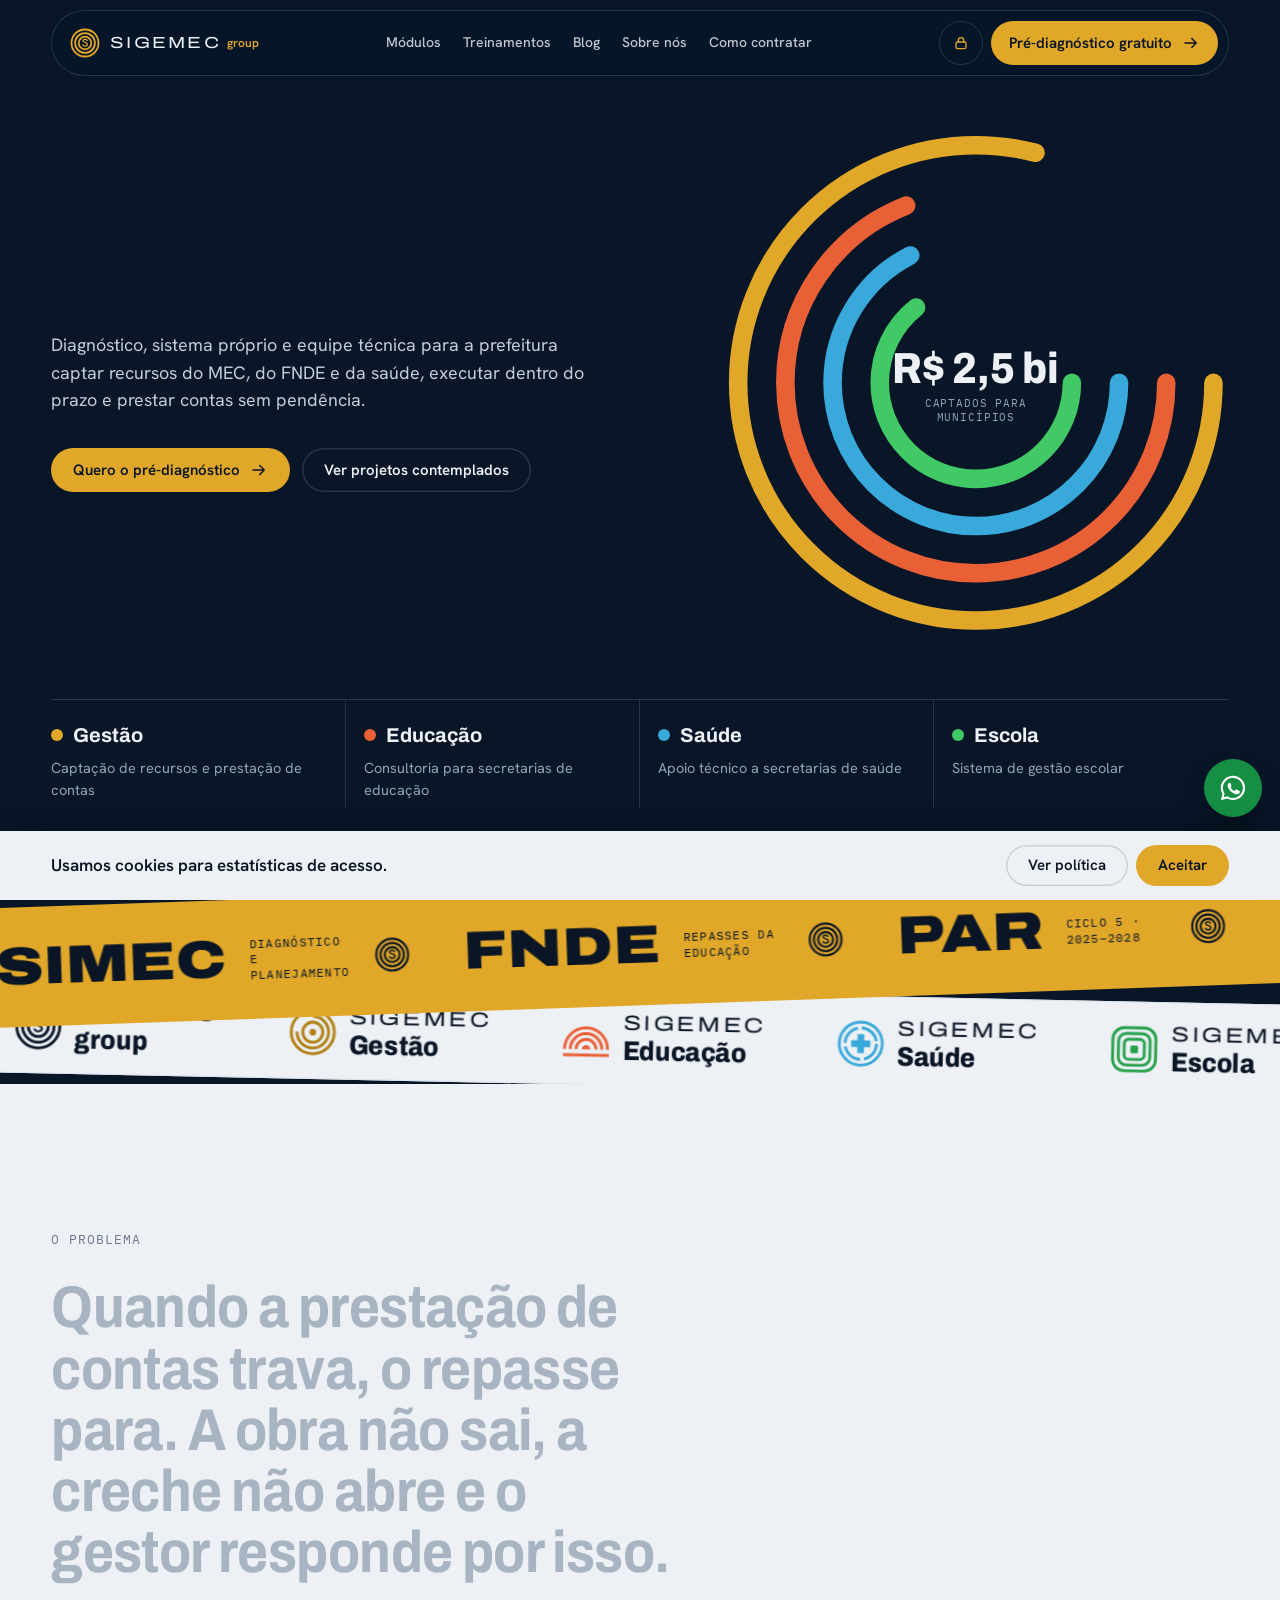
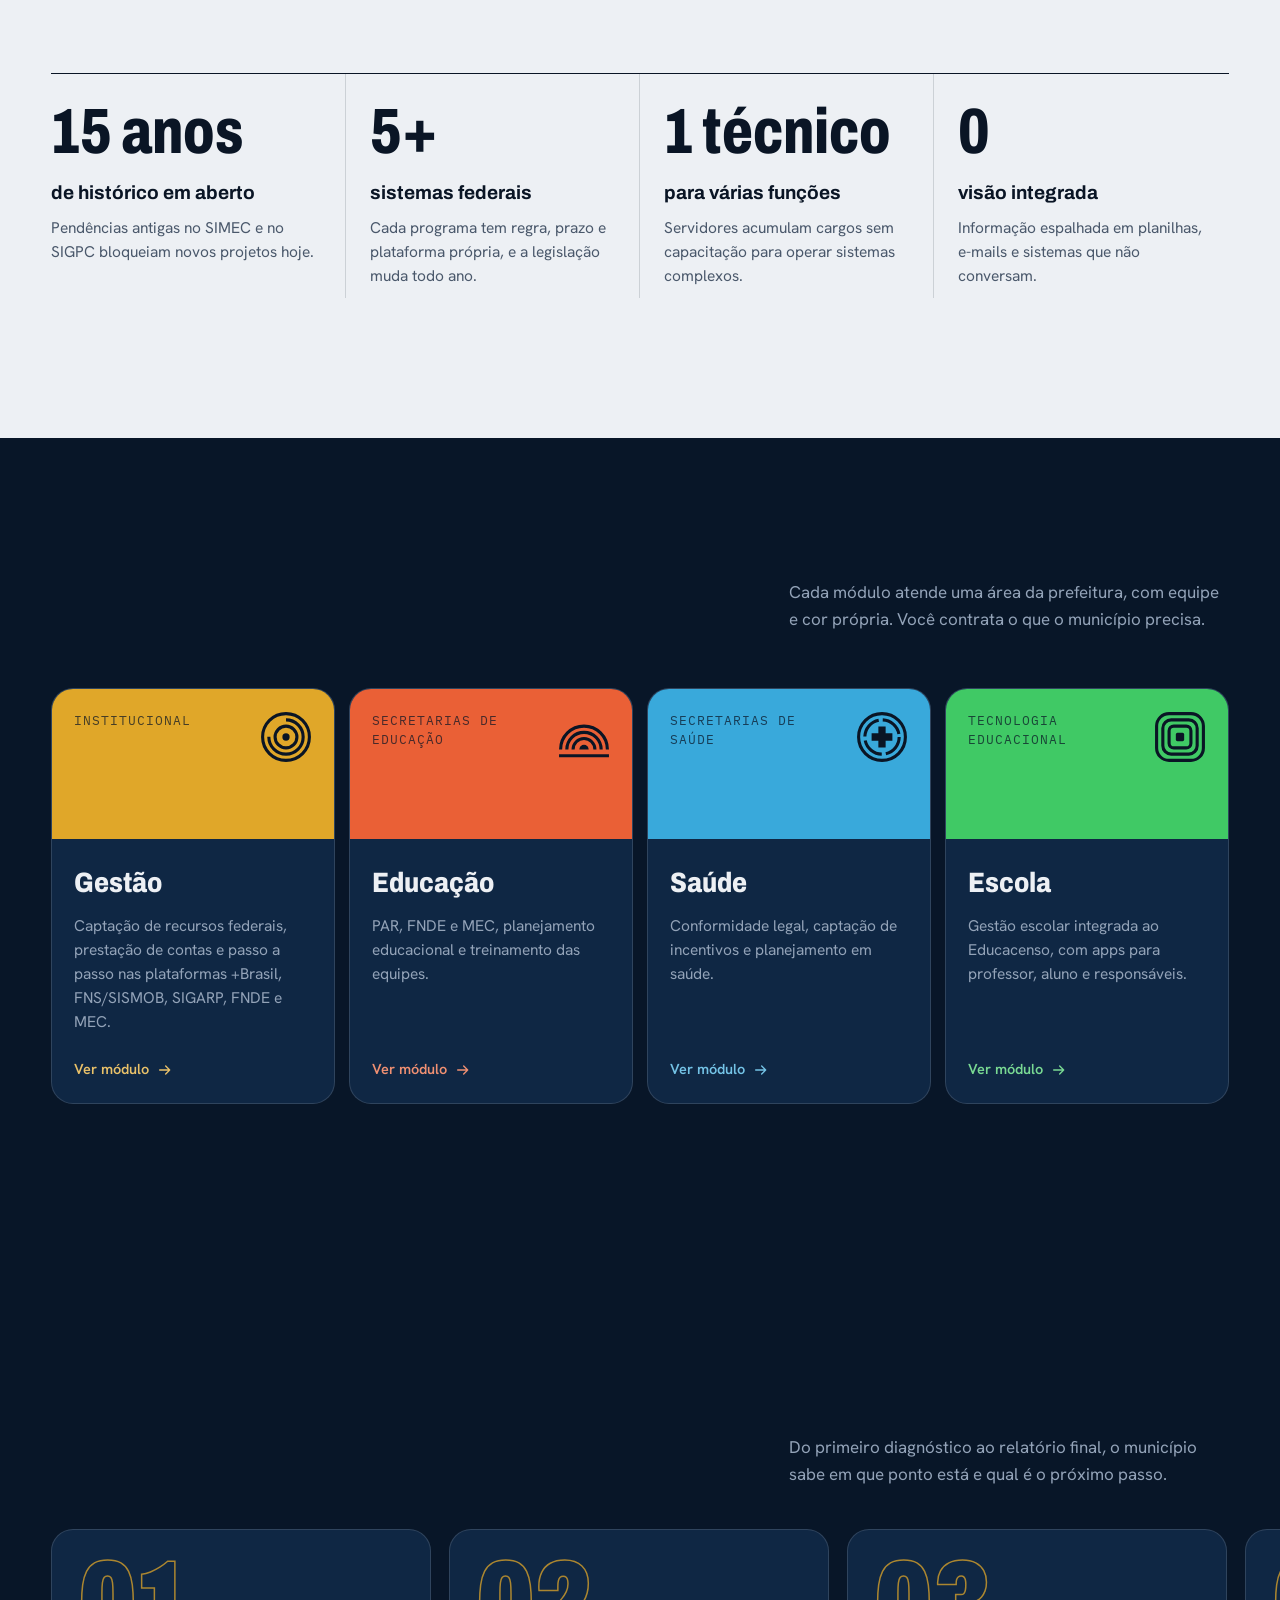
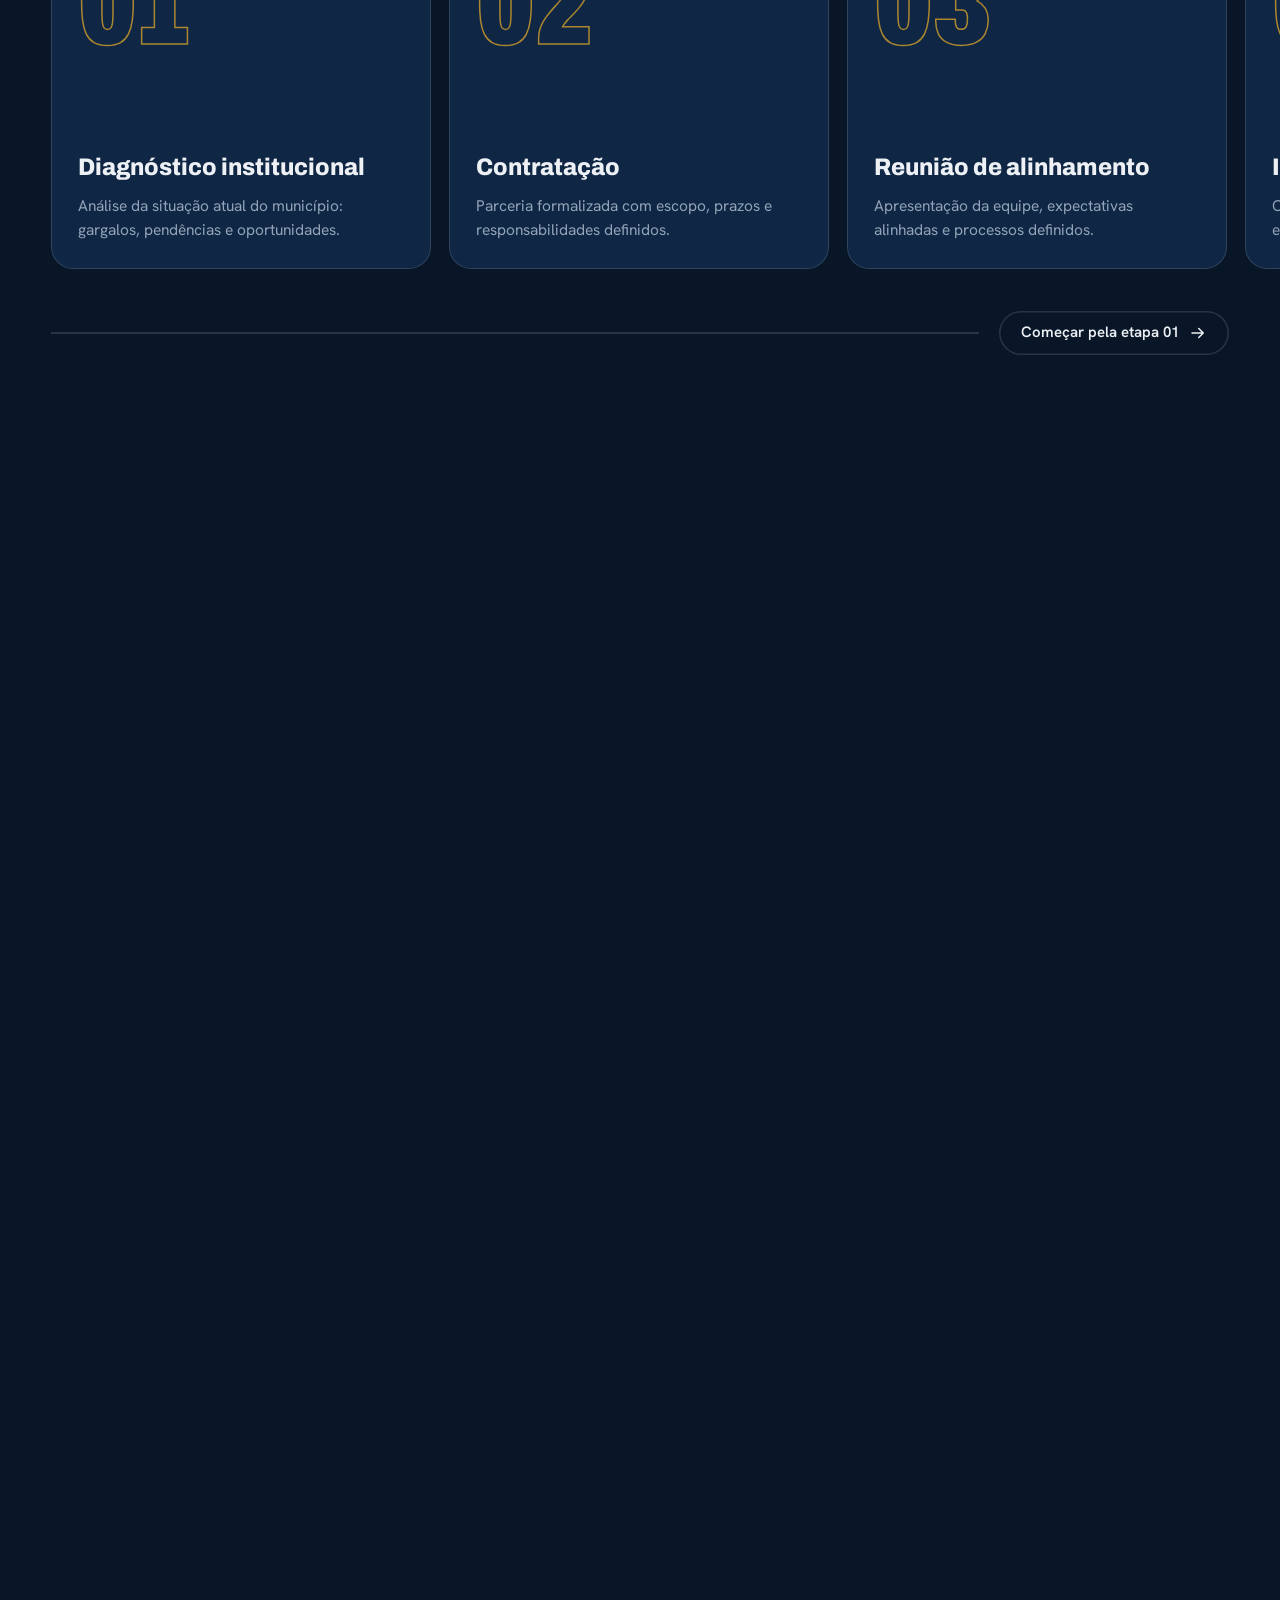
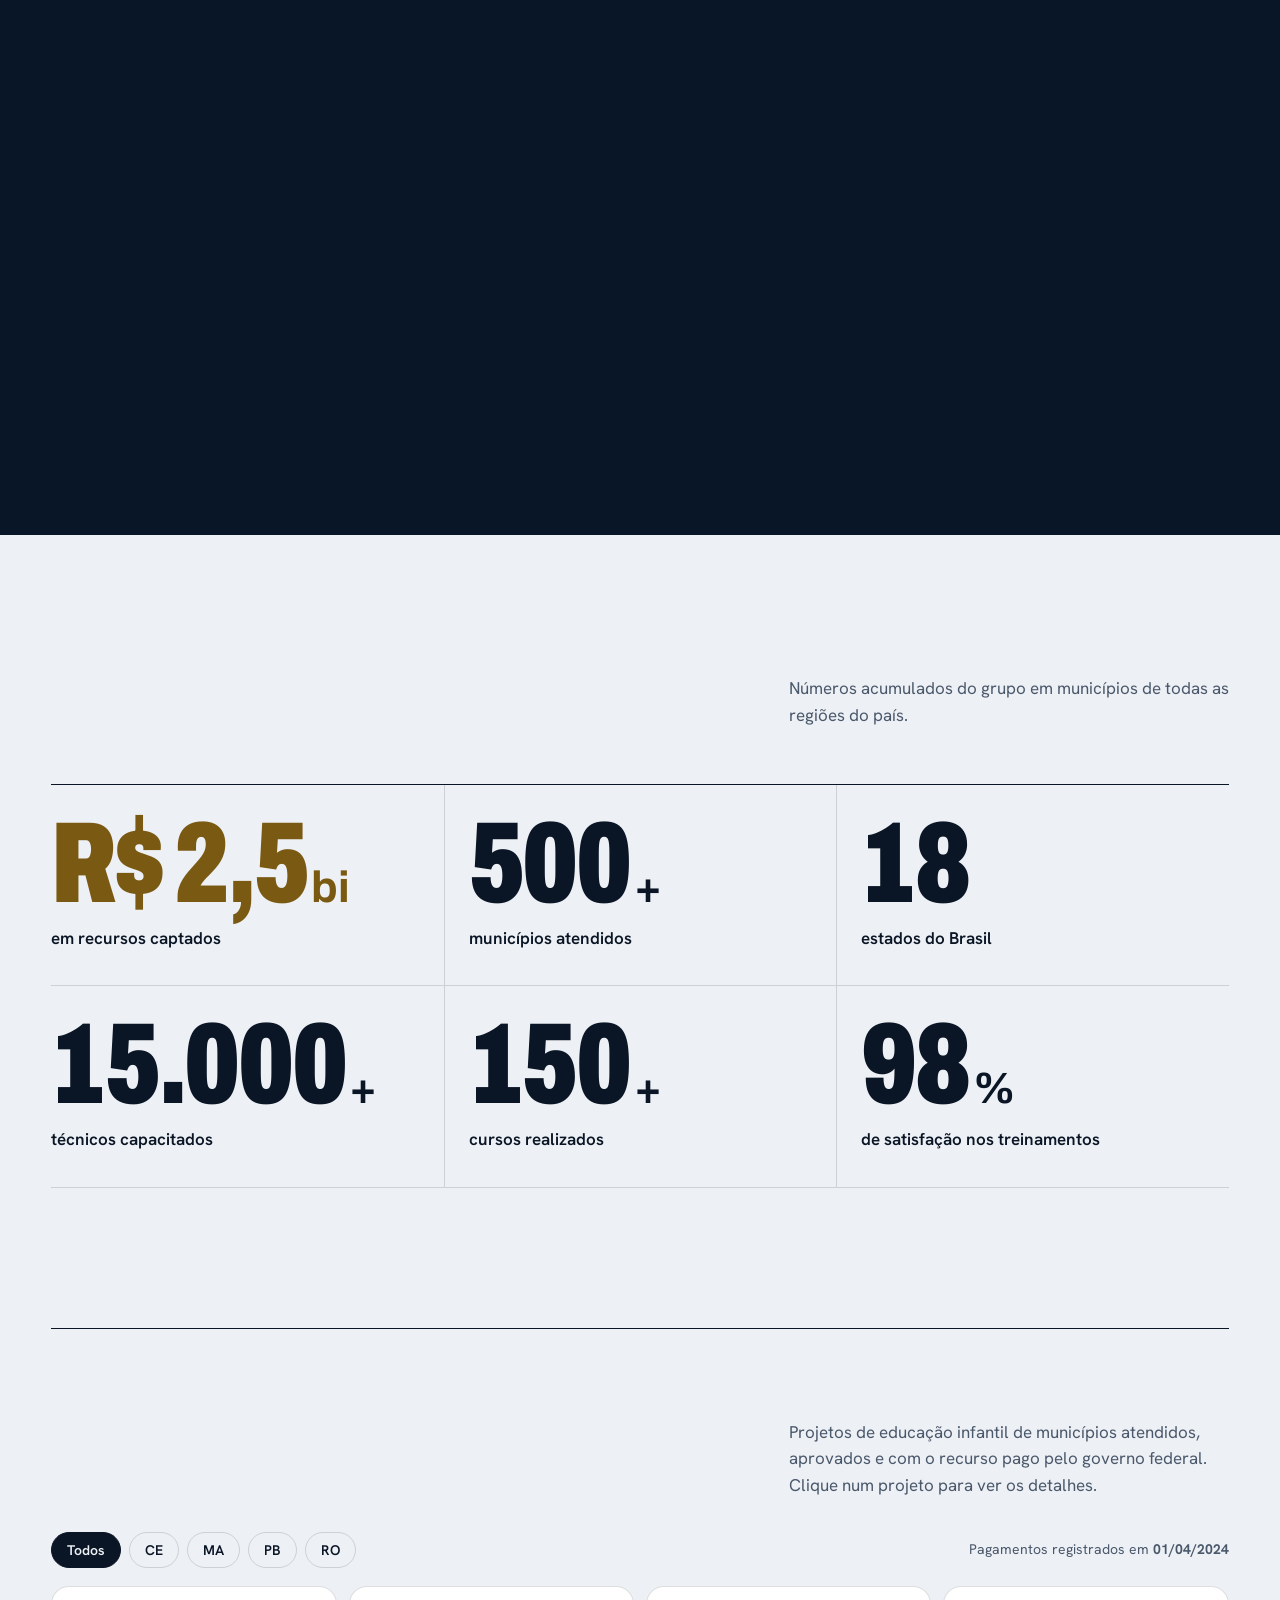
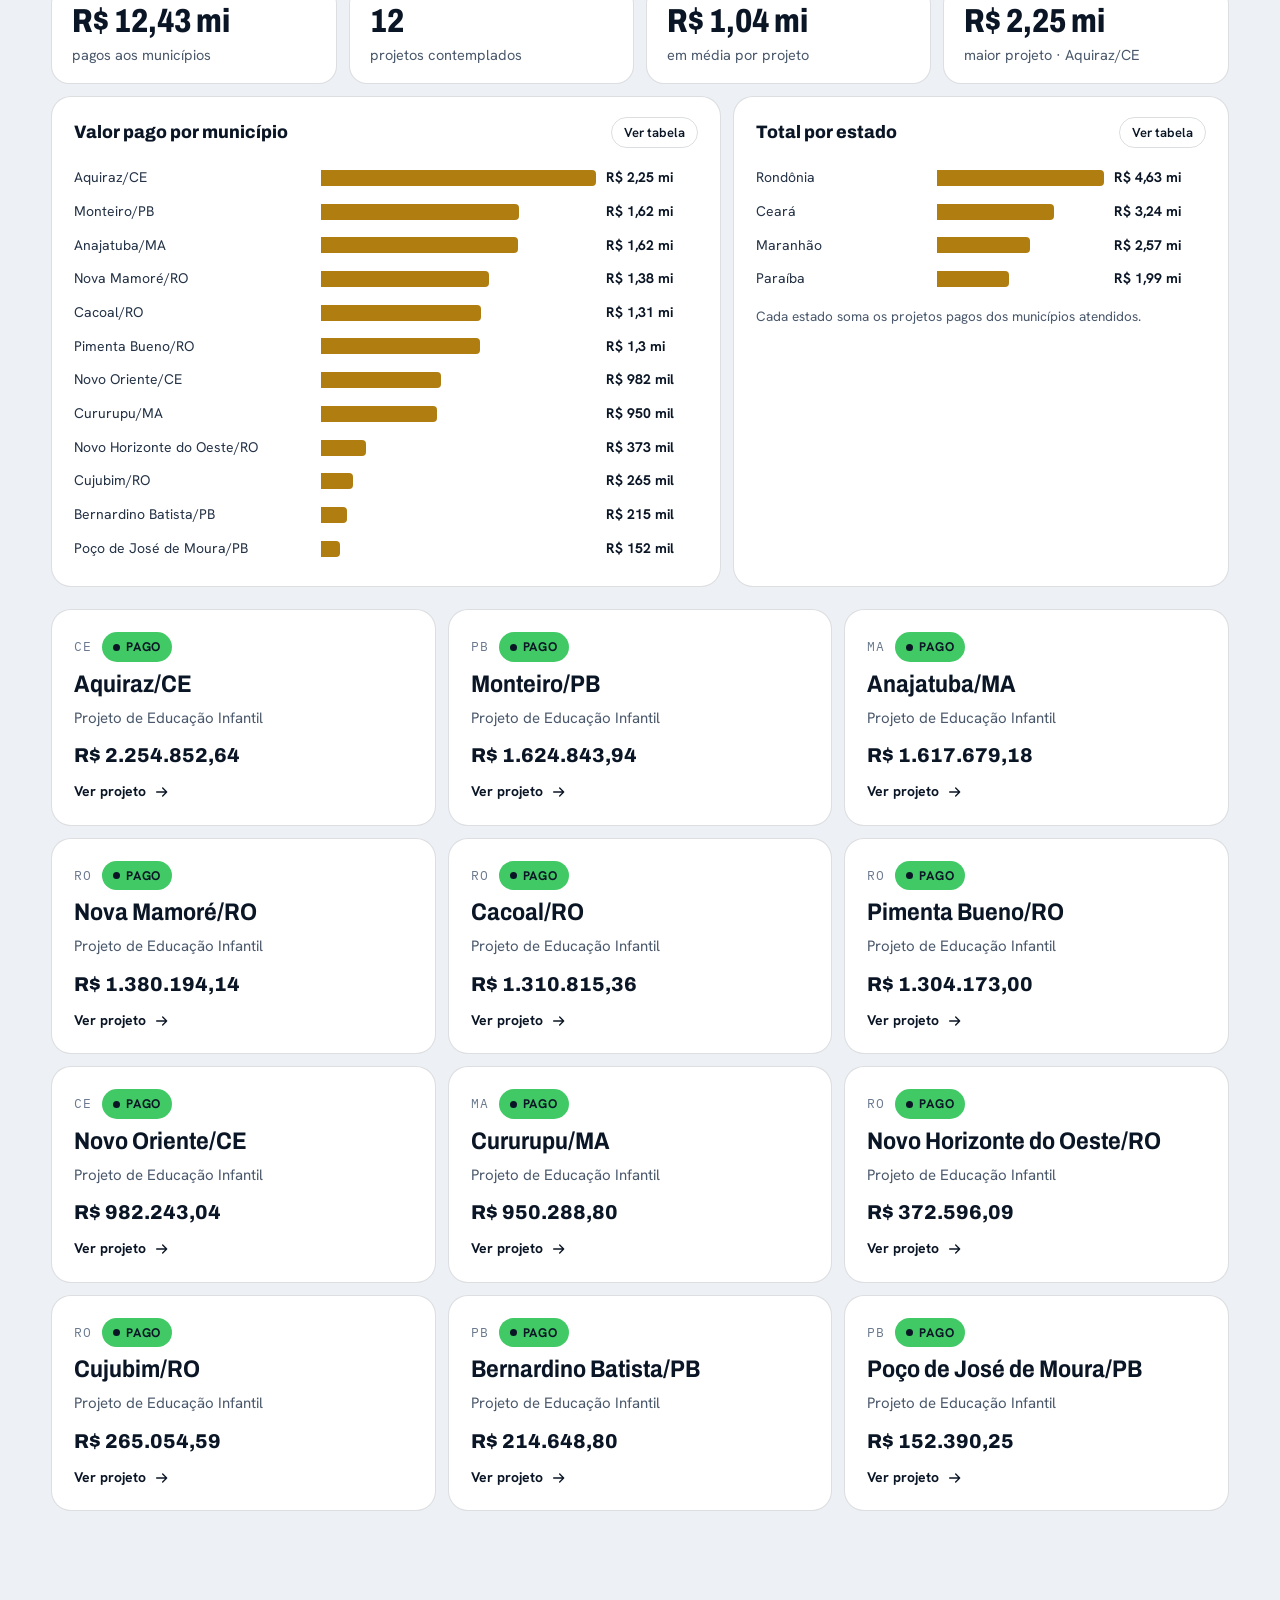
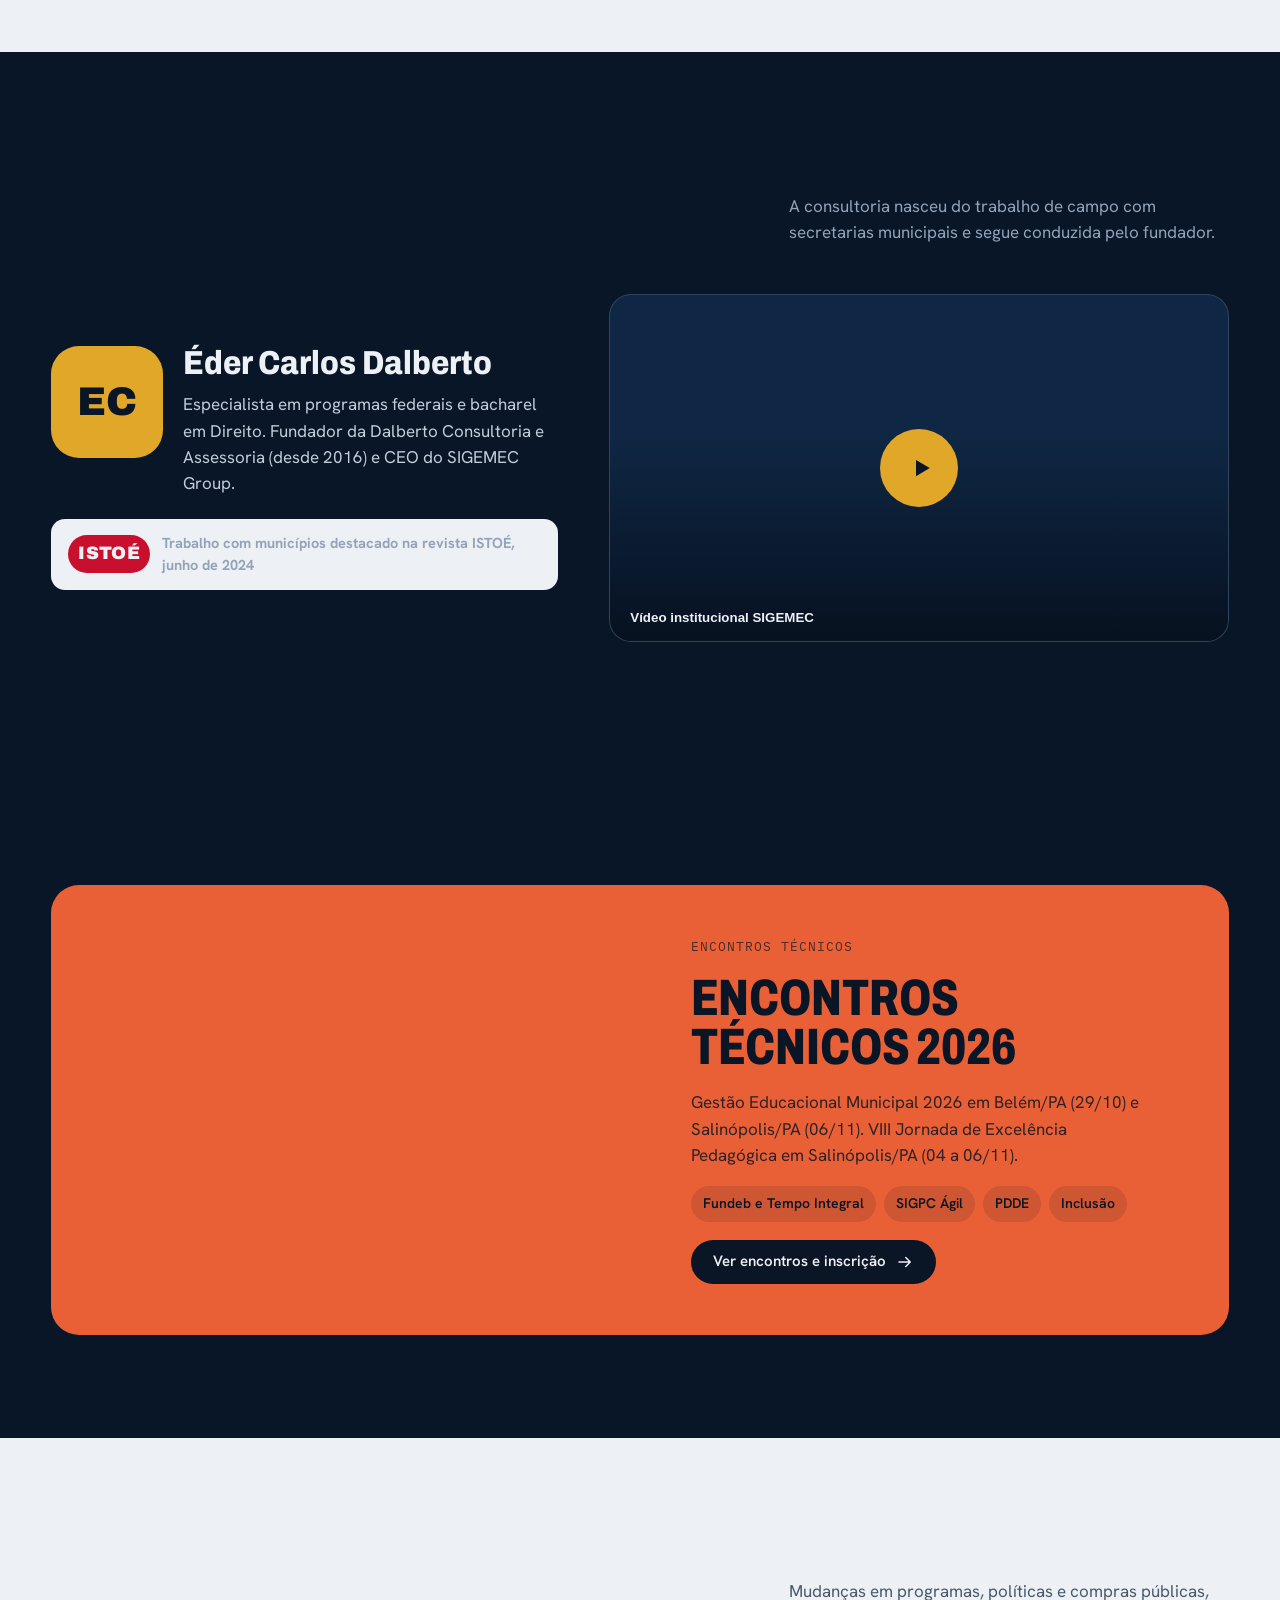
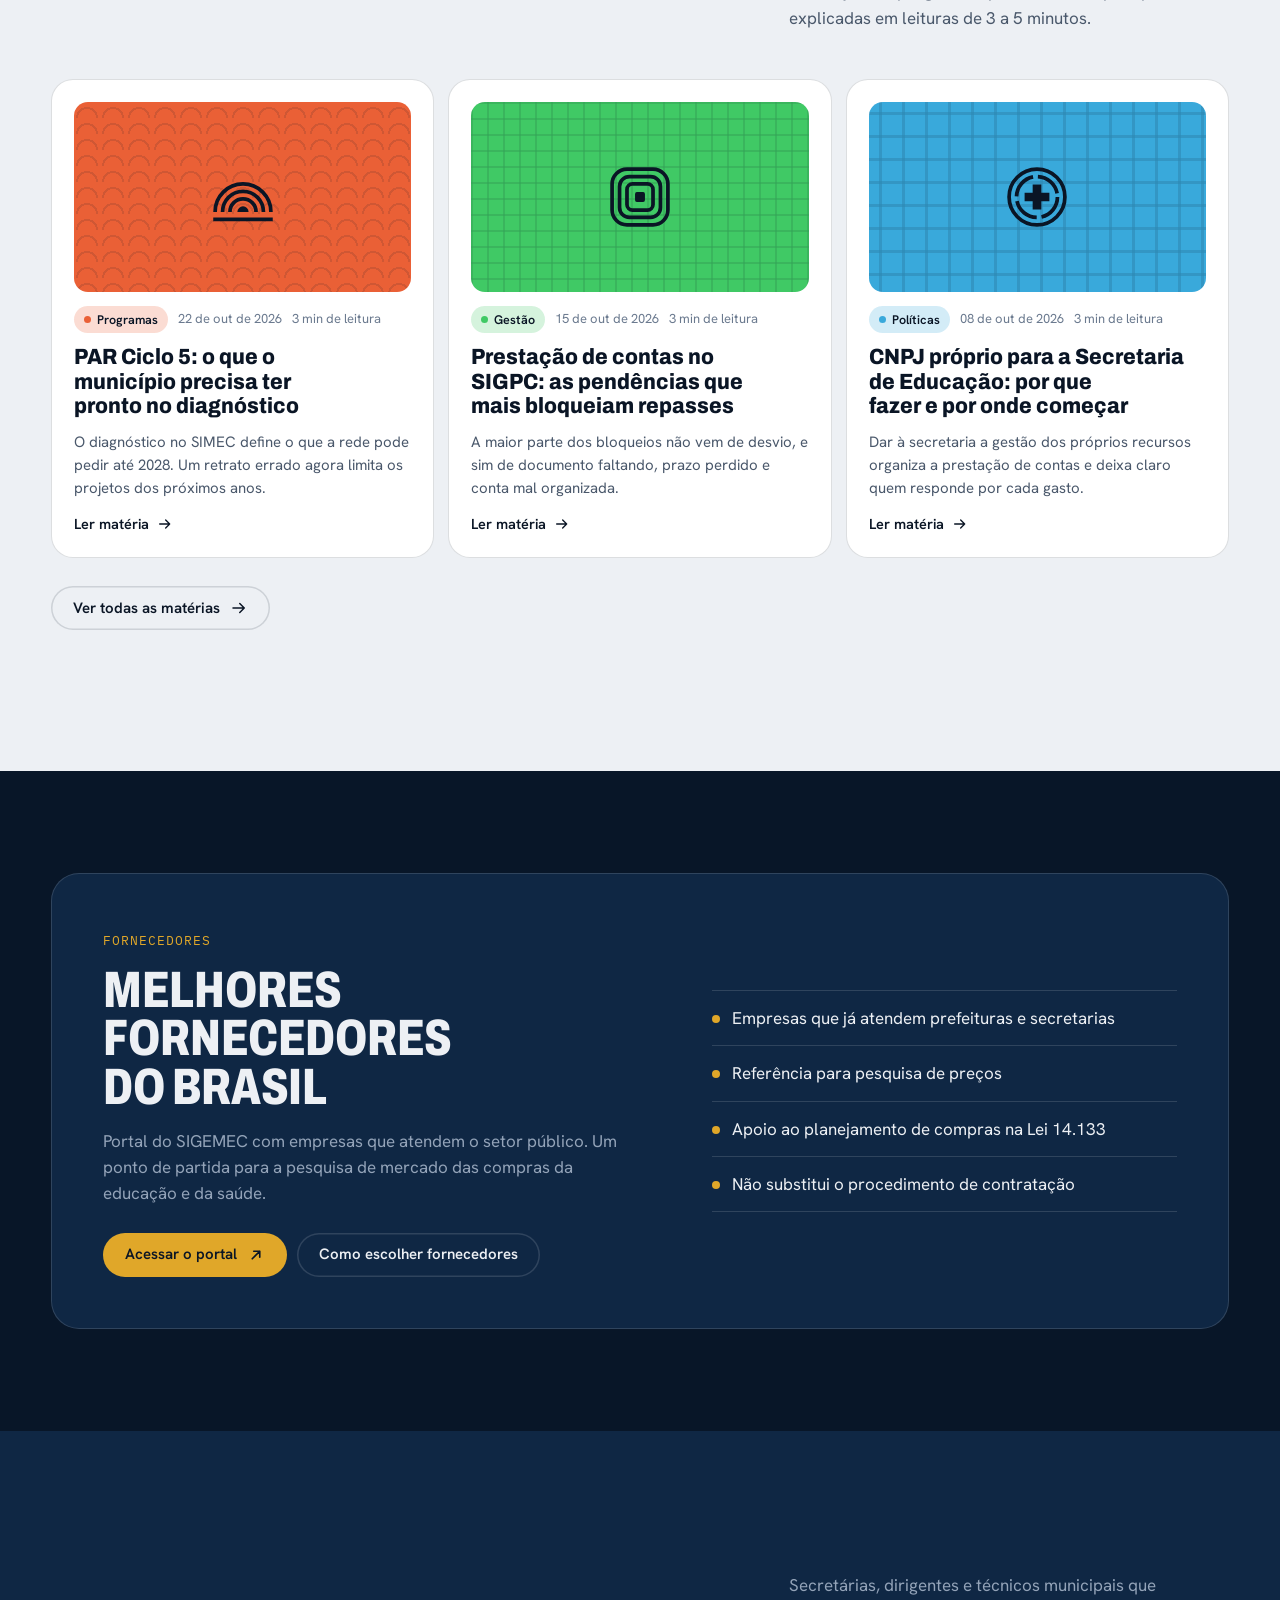
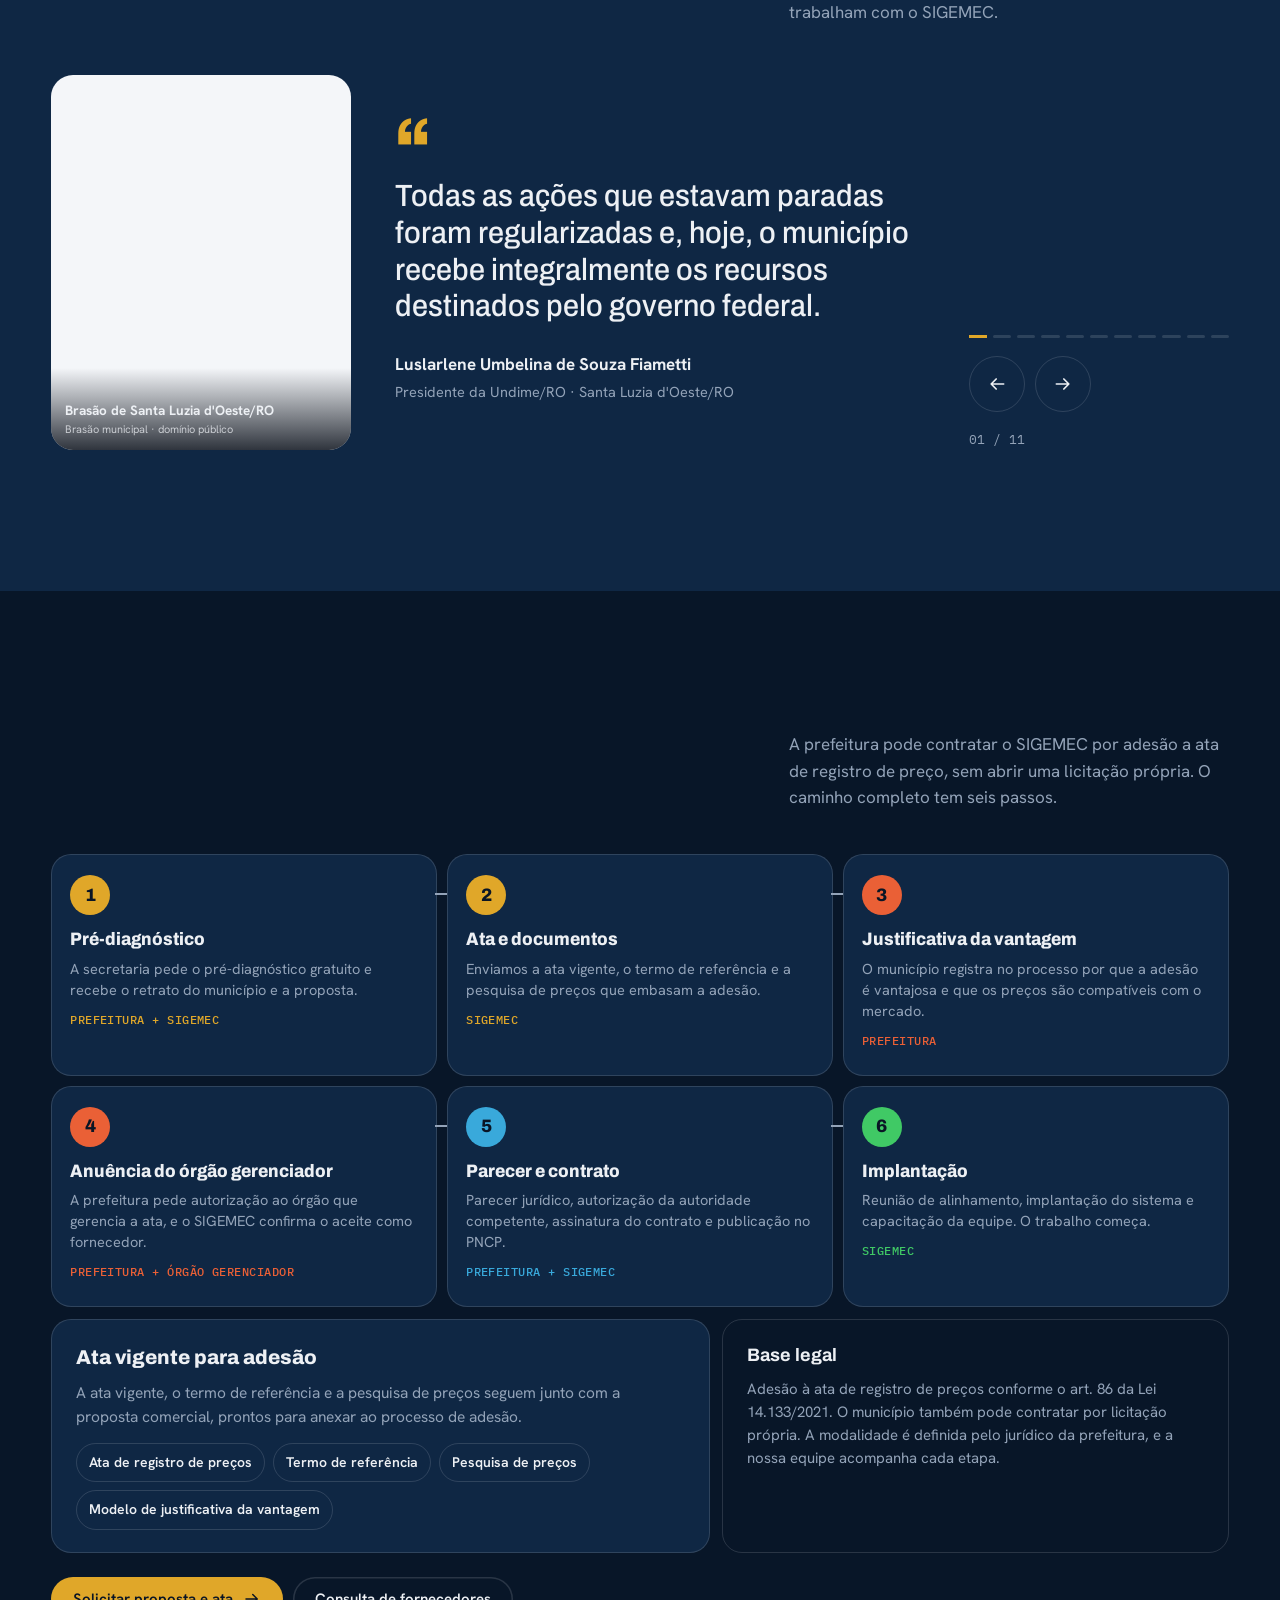
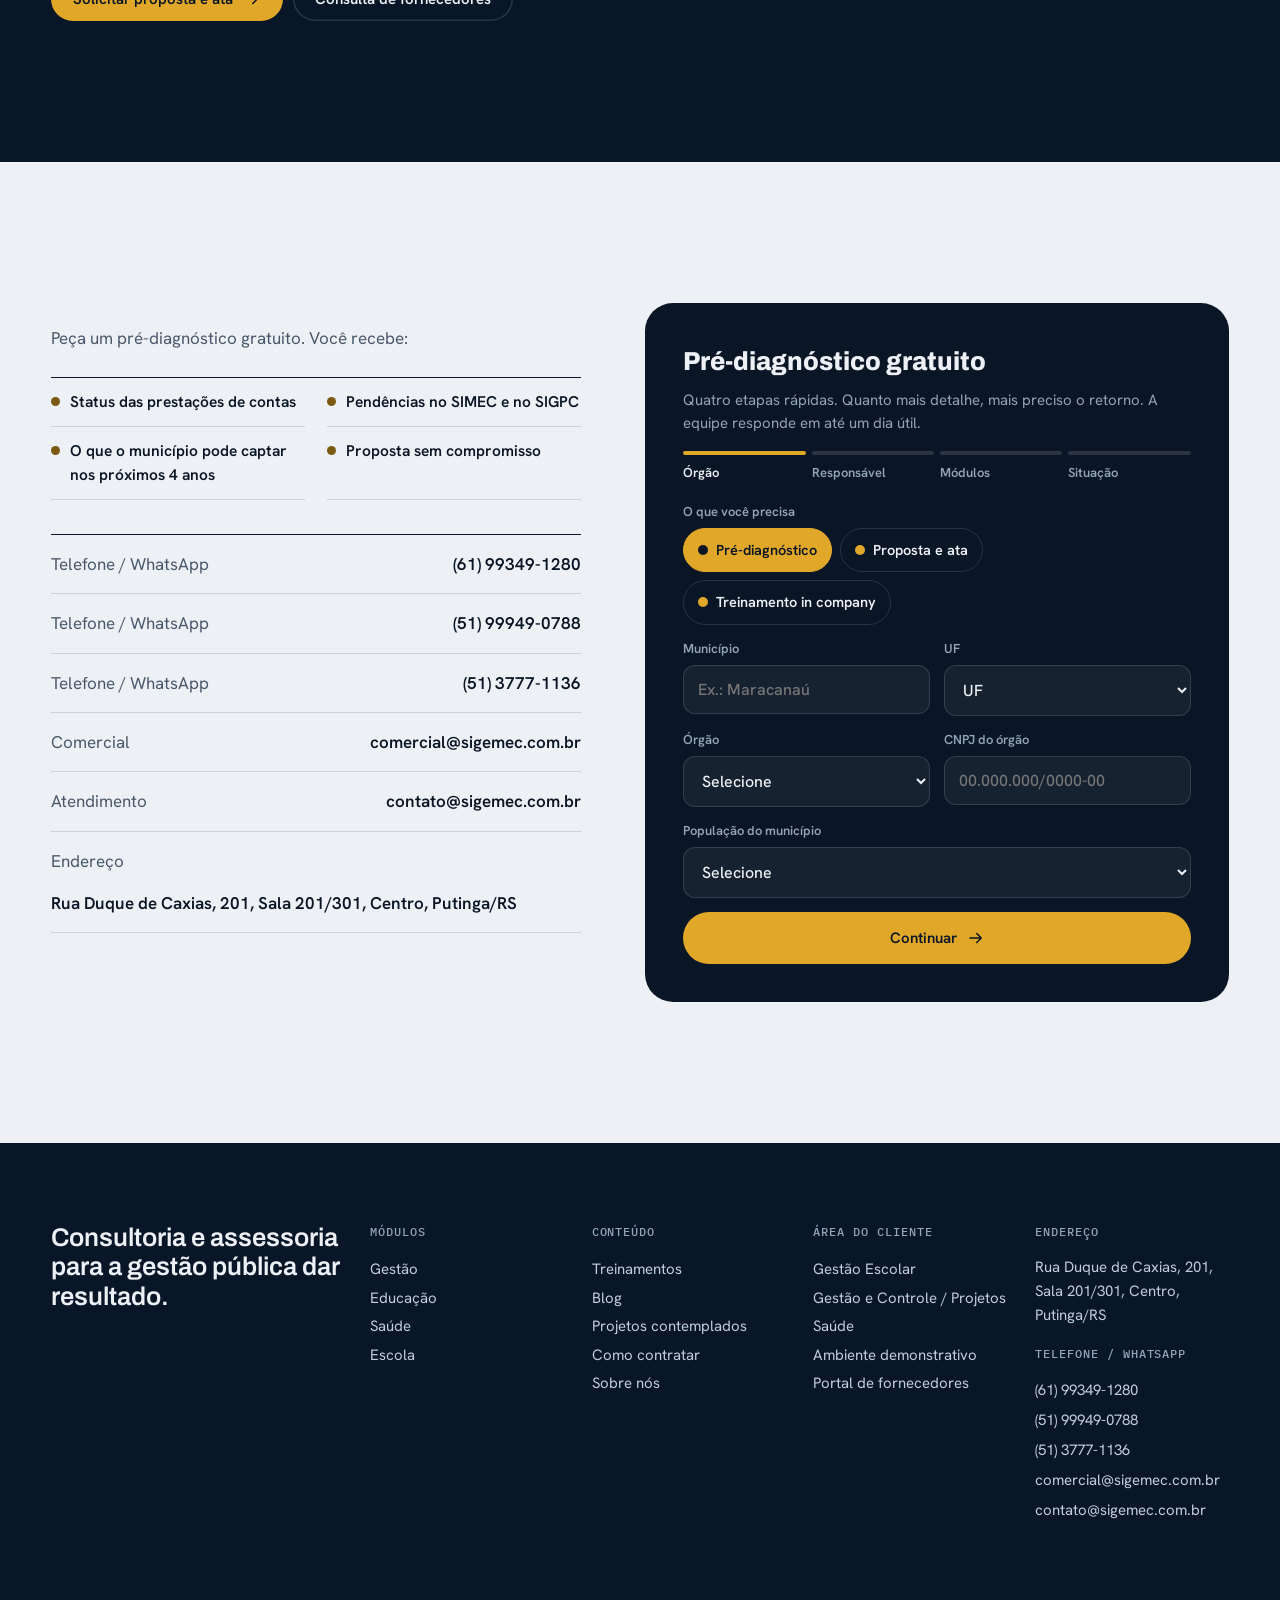
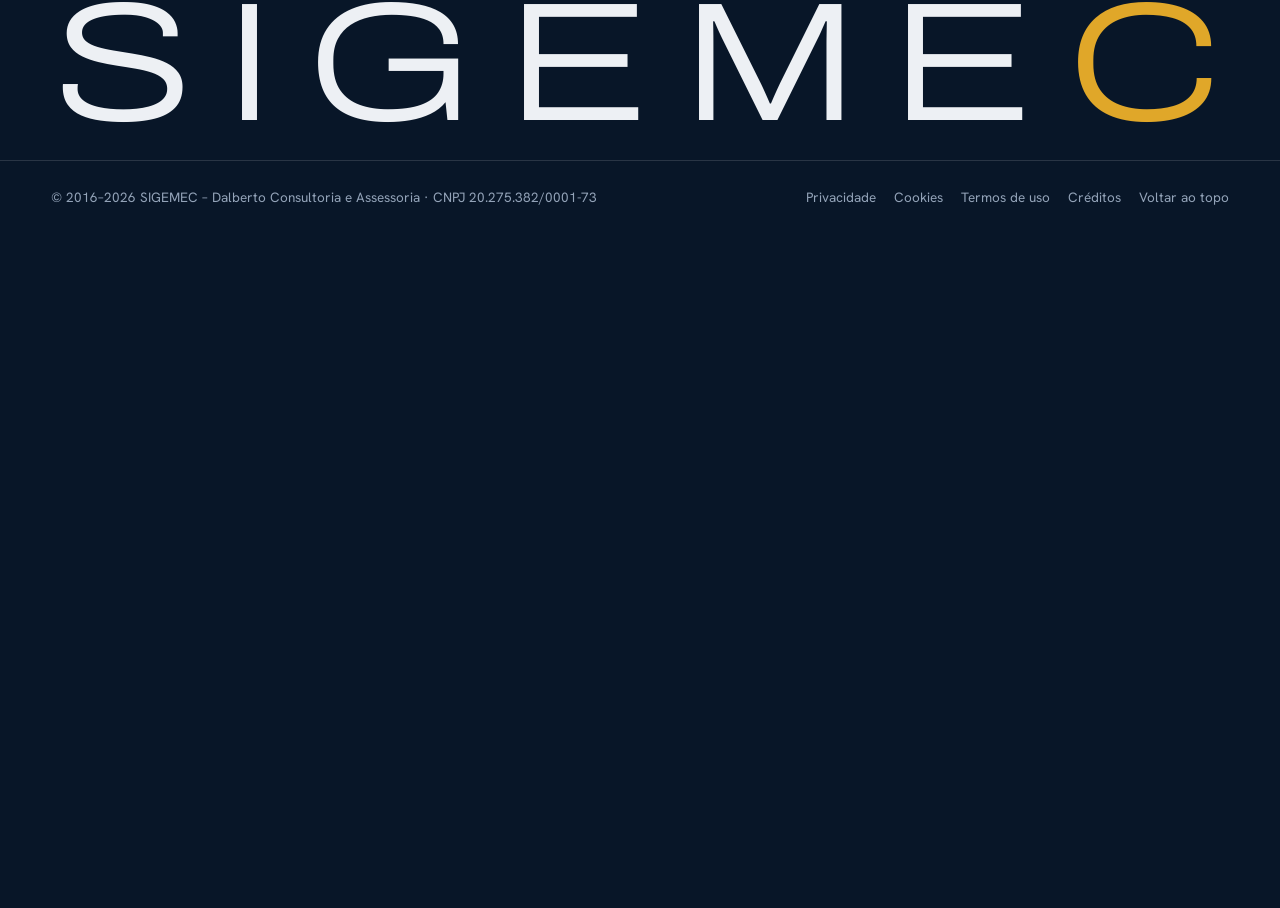
==== commit 1f2877c3: "Fontes próprias e títulos/números ajustados à coluna" ====
--- a/index.html
+++ b/index.html
@@ -5,7 +5,7 @@
 <meta name="robots" content="noindex, nofollow">
 <meta name="viewport" content="width=device-width, initial-scale=1, viewport-fit=cover">
 <title>SIGEMEC Group</title>
-<meta http-equiv="Content-Security-Policy" content="default-src 'self'; script-src 'self'; style-src 'self' https://fonts.googleapis.com; style-src-attr 'unsafe-inline'; font-src 'self' https://fonts.gstatic.com; img-src 'self' data: https://img.youtube.com; frame-src https://www.youtube-nocookie.com; connect-src 'self' https://formspree.io; form-action 'self' mailto:; base-uri 'self'; object-src 'none'; upgrade-insecure-requests">
+<meta http-equiv="Content-Security-Policy" content="default-src 'self'; script-src 'self'; style-src 'self'; style-src-attr 'unsafe-inline'; font-src 'self'; img-src 'self' data: https://img.youtube.com; frame-src https://www.youtube-nocookie.com; connect-src 'self' https://formspree.io; form-action 'self' mailto:; base-uri 'self'; object-src 'none'; upgrade-insecure-requests">
 <meta name="referrer" content="strict-origin-when-cross-origin">
 <meta name="description" content="Consultoria e assessoria em gestão pública para municípios: captação de recursos federais, educação, saúde e gestão escolar.">
 <meta name="theme-color" content="#081628">
@@ -14,9 +14,8 @@
 <meta property="og:type" content="website">
 <meta property="og:locale" content="pt_BR">
 <link rel="icon" href="assets/img/favicon.svg" type="image/svg+xml">
-<link rel="preconnect" href="https://fonts.googleapis.com">
-<link rel="preconnect" href="https://fonts.gstatic.com" crossorigin>
-<link rel="stylesheet" href="https://fonts.googleapis.com/css2?family=Archivo:ital,wdth,wght@0,62..125,100..900;1,62..125,100..900&family=Hanken+Grotesk:wght@400;500;600;700&family=IBM+Plex+Mono:wght@400;500&display=swap">
+<link rel="preload" href="assets/fonts/Archivo-4c18bbf2.woff2" as="font" type="font/woff2" crossorigin>
+<link rel="stylesheet" href="assets/fonts.css">
 <link rel="stylesheet" href="assets/site.css">
 </head>
 <body>
--- a/assets/fonts.css
+++ b/assets/fonts.css
@@ -0,0 +1,149 @@
+/* Fontes hospedadas no próprio site (Archivo variável com eixo de largura, Hanken Grotesk, IBM Plex Mono). */
+/* latin-ext */
+@font-face {
+  font-family: 'Archivo';
+  font-style: italic;
+  font-weight: 100 900;
+  font-stretch: 62% 125%;
+  font-display: swap;
+  src: url(fonts/Archivo-dbd746ce.woff2) format('woff2');
+  unicode-range: U+0100-02BA, U+02BD-02C5, U+02C7-02CC, U+02CE-02D7, U+02DD-02FF, U+0304, U+0308, U+0329, U+1D00-1DBF, U+1E00-1E9F, U+1EF2-1EFF, U+2020, U+20A0-20AB, U+20AD-20C4, U+2113, U+2C60-2C7F, U+A720-A7FF;
+}
+/* latin */
+@font-face {
+  font-family: 'Archivo';
+  font-style: italic;
+  font-weight: 100 900;
+  font-stretch: 62% 125%;
+  font-display: swap;
+  src: url(fonts/Archivo-3eebef14.woff2) format('woff2');
+  unicode-range: U+0000-00FF, U+0131, U+0152-0153, U+02BB-02BC, U+02C6, U+02DA, U+02DC, U+0304, U+0308, U+0329, U+2000-206F, U+20AC, U+2122, U+2191, U+2193, U+2212, U+2215, U+FEFF, U+FFFD;
+}
+/* latin-ext */
+@font-face {
+  font-family: 'Archivo';
+  font-style: normal;
+  font-weight: 100 900;
+  font-stretch: 62% 125%;
+  font-display: swap;
+  src: url(fonts/Archivo-fa839703.woff2) format('woff2');
+  unicode-range: U+0100-02BA, U+02BD-02C5, U+02C7-02CC, U+02CE-02D7, U+02DD-02FF, U+0304, U+0308, U+0329, U+1D00-1DBF, U+1E00-1E9F, U+1EF2-1EFF, U+2020, U+20A0-20AB, U+20AD-20C4, U+2113, U+2C60-2C7F, U+A720-A7FF;
+}
+/* latin */
+@font-face {
+  font-family: 'Archivo';
+  font-style: normal;
+  font-weight: 100 900;
+  font-stretch: 62% 125%;
+  font-display: swap;
+  src: url(fonts/Archivo-4c18bbf2.woff2) format('woff2');
+  unicode-range: U+0000-00FF, U+0131, U+0152-0153, U+02BB-02BC, U+02C6, U+02DA, U+02DC, U+0304, U+0308, U+0329, U+2000-206F, U+20AC, U+2122, U+2191, U+2193, U+2212, U+2215, U+FEFF, U+FFFD;
+}
+/* latin-ext */
+@font-face {
+  font-family: 'Hanken Grotesk';
+  font-style: normal;
+  font-weight: 400;
+  font-display: swap;
+  src: url(fonts/HankenGrotesk-325f4213.woff2) format('woff2');
+  unicode-range: U+0100-02BA, U+02BD-02C5, U+02C7-02CC, U+02CE-02D7, U+02DD-02FF, U+0304, U+0308, U+0329, U+1D00-1DBF, U+1E00-1E9F, U+1EF2-1EFF, U+2020, U+20A0-20AB, U+20AD-20C4, U+2113, U+2C60-2C7F, U+A720-A7FF;
+}
+/* latin */
+@font-face {
+  font-family: 'Hanken Grotesk';
+  font-style: normal;
+  font-weight: 400;
+  font-display: swap;
+  src: url(fonts/HankenGrotesk-e9265aa2.woff2) format('woff2');
+  unicode-range: U+0000-00FF, U+0131, U+0152-0153, U+02BB-02BC, U+02C6, U+02DA, U+02DC, U+0304, U+0308, U+0329, U+2000-206F, U+20AC, U+2122, U+2191, U+2193, U+2212, U+2215, U+FEFF, U+FFFD;
+}
+/* latin-ext */
+@font-face {
+  font-family: 'Hanken Grotesk';
+  font-style: normal;
+  font-weight: 500;
+  font-display: swap;
+  src: url(fonts/HankenGrotesk-325f4213.woff2) format('woff2');
+  unicode-range: U+0100-02BA, U+02BD-02C5, U+02C7-02CC, U+02CE-02D7, U+02DD-02FF, U+0304, U+0308, U+0329, U+1D00-1DBF, U+1E00-1E9F, U+1EF2-1EFF, U+2020, U+20A0-20AB, U+20AD-20C4, U+2113, U+2C60-2C7F, U+A720-A7FF;
+}
+/* latin */
+@font-face {
+  font-family: 'Hanken Grotesk';
+  font-style: normal;
+  font-weight: 500;
+  font-display: swap;
+  src: url(fonts/HankenGrotesk-e9265aa2.woff2) format('woff2');
+  unicode-range: U+0000-00FF, U+0131, U+0152-0153, U+02BB-02BC, U+02C6, U+02DA, U+02DC, U+0304, U+0308, U+0329, U+2000-206F, U+20AC, U+2122, U+2191, U+2193, U+2212, U+2215, U+FEFF, U+FFFD;
+}
+/* latin-ext */
+@font-face {
+  font-family: 'Hanken Grotesk';
+  font-style: normal;
+  font-weight: 600;
+  font-display: swap;
+  src: url(fonts/HankenGrotesk-325f4213.woff2) format('woff2');
+  unicode-range: U+0100-02BA, U+02BD-02C5, U+02C7-02CC, U+02CE-02D7, U+02DD-02FF, U+0304, U+0308, U+0329, U+1D00-1DBF, U+1E00-1E9F, U+1EF2-1EFF, U+2020, U+20A0-20AB, U+20AD-20C4, U+2113, U+2C60-2C7F, U+A720-A7FF;
+}
+/* latin */
+@font-face {
+  font-family: 'Hanken Grotesk';
+  font-style: normal;
+  font-weight: 600;
+  font-display: swap;
+  src: url(fonts/HankenGrotesk-e9265aa2.woff2) format('woff2');
+  unicode-range: U+0000-00FF, U+0131, U+0152-0153, U+02BB-02BC, U+02C6, U+02DA, U+02DC, U+0304, U+0308, U+0329, U+2000-206F, U+20AC, U+2122, U+2191, U+2193, U+2212, U+2215, U+FEFF, U+FFFD;
+}
+/* latin-ext */
+@font-face {
+  font-family: 'Hanken Grotesk';
+  font-style: normal;
+  font-weight: 700;
+  font-display: swap;
+  src: url(fonts/HankenGrotesk-325f4213.woff2) format('woff2');
+  unicode-range: U+0100-02BA, U+02BD-02C5, U+02C7-02CC, U+02CE-02D7, U+02DD-02FF, U+0304, U+0308, U+0329, U+1D00-1DBF, U+1E00-1E9F, U+1EF2-1EFF, U+2020, U+20A0-20AB, U+20AD-20C4, U+2113, U+2C60-2C7F, U+A720-A7FF;
+}
+/* latin */
+@font-face {
+  font-family: 'Hanken Grotesk';
+  font-style: normal;
+  font-weight: 700;
+  font-display: swap;
+  src: url(fonts/HankenGrotesk-e9265aa2.woff2) format('woff2');
+  unicode-range: U+0000-00FF, U+0131, U+0152-0153, U+02BB-02BC, U+02C6, U+02DA, U+02DC, U+0304, U+0308, U+0329, U+2000-206F, U+20AC, U+2122, U+2191, U+2193, U+2212, U+2215, U+FEFF, U+FFFD;
+}
+/* latin-ext */
+@font-face {
+  font-family: 'IBM Plex Mono';
+  font-style: normal;
+  font-weight: 400;
+  font-display: swap;
+  src: url(fonts/IBMPlexMono-1969f6ff.woff2) format('woff2');
+  unicode-range: U+0100-02BA, U+02BD-02C5, U+02C7-02CC, U+02CE-02D7, U+02DD-02FF, U+0304, U+0308, U+0329, U+1D00-1DBF, U+1E00-1E9F, U+1EF2-1EFF, U+2020, U+20A0-20AB, U+20AD-20C4, U+2113, U+2C60-2C7F, U+A720-A7FF;
+}
+/* latin */
+@font-face {
+  font-family: 'IBM Plex Mono';
+  font-style: normal;
+  font-weight: 400;
+  font-display: swap;
+  src: url(fonts/IBMPlexMono-e2661bcc.woff2) format('woff2');
+  unicode-range: U+0000-00FF, U+0131, U+0152-0153, U+02BB-02BC, U+02C6, U+02DA, U+02DC, U+0304, U+0308, U+0329, U+2000-206F, U+20AC, U+2122, U+2191, U+2193, U+2212, U+2215, U+FEFF, U+FFFD;
+}
+/* latin-ext */
+@font-face {
+  font-family: 'IBM Plex Mono';
+  font-style: normal;
+  font-weight: 500;
+  font-display: swap;
+  src: url(fonts/IBMPlexMono-93cfae71.woff2) format('woff2');
+  unicode-range: U+0100-02BA, U+02BD-02C5, U+02C7-02CC, U+02CE-02D7, U+02DD-02FF, U+0304, U+0308, U+0329, U+1D00-1DBF, U+1E00-1E9F, U+1EF2-1EFF, U+2020, U+20A0-20AB, U+20AD-20C4, U+2113, U+2C60-2C7F, U+A720-A7FF;
+}
+/* latin */
+@font-face {
+  font-family: 'IBM Plex Mono';
+  font-style: normal;
+  font-weight: 500;
+  font-display: swap;
+  src: url(fonts/IBMPlexMono-0bc96cd0.woff2) format('woff2');
+  unicode-range: U+0000-00FF, U+0131, U+0152-0153, U+02BB-02BC, U+02C6, U+02DA, U+02DC, U+0304, U+0308, U+0329, U+2000-206F, U+20AC, U+2122, U+2191, U+2193, U+2212, U+2215, U+FEFF, U+FFFD;
+}
--- a/assets/site.css
+++ b/assets/site.css
@@ -13,12 +13,12 @@
   --esc:#40C965;  --esc-deep:#1A6B34;  --esc-tint:#CFF2D9;
   --arm:var(--gold);
 
-  --f-display:"Archivo","Helvetica Neue",Arial,sans-serif;
+  --f-display:"Archivo","Arial Narrow","Roboto Condensed","Helvetica Neue",Arial,sans-serif;
   --f-body:"Hanken Grotesk","Helvetica Neue",Arial,sans-serif;
   --f-mono:"IBM Plex Mono",ui-monospace,Menlo,monospace;
 
-  --gutter:max(16px,env(safe-area-inset-left,0px));
-  --gutter-r:max(16px,env(safe-area-inset-right,0px));
+  --gutter:max(clamp(16px,4vw,56px),env(safe-area-inset-left,0px));
+  --gutter-r:max(clamp(16px,4vw,56px),env(safe-area-inset-right,0px));
   --wrap:1320px;
   --ease:cubic-bezier(.22,1,.36,1);
 }
@@ -238,7 +238,8 @@
 .stat:not(:nth-child(3n+1)){padding-left:24px;border-left:1px solid var(--line-dark)}
 .stat b{display:block;font-family:var(--f-display);font-weight:900;font-variation-settings:"wdth" 70;font-size:clamp(64px,9vw,140px);line-height:.85;letter-spacing:-.02em;font-variant-numeric:tabular-nums}
 .stat b small{font-size:.38em;font-variation-settings:"wdth" 100;font-weight:700;margin-left:4px;letter-spacing:0}
-.stat span{display:block;margin-top:12px;font-weight:600}
+.stat>span{display:block;margin-top:12px;font-weight:600}
+.stat b span{display:inline}
 .stat:nth-child(1) b{color:var(--gold-deep)}
 
 /* ---------- FAIXA TREINAMENTO (home) ---------- */
@@ -493,11 +494,6 @@
 @media (pointer:fine){.cursor{display:block}}
 
 /* ---------- RESPONSIVO ---------- */
-@media (max-width:1280px){
-  .nav ul,.nav .acc{display:none}
-  .menu-btn{display:inline-flex}
-  .nav .nav-cta{display:none}
-}
 @media (max-width:1080px){
   .mod-grid{grid-template-columns:repeat(2,minmax(0,1fr))}
   .cols4{grid-template-columns:repeat(2,minmax(0,1fr))}
@@ -951,7 +947,6 @@
 .hub-nodes span{font-size:13.5px;color:var(--body-on-light)}
 
 @media (max-width:1280px){
-  .nav-act{display:none}
   .hire{grid-template-columns:repeat(3,minmax(0,1fr))}
   .hire li:nth-child(3)::after{display:none}
   .cycle{grid-template-columns:repeat(3,minmax(0,1fr))}
@@ -980,3 +975,98 @@
   .kpi{padding:14px 16px}
   .dlg-box{border-radius:20px}
 }
+
+/* ---------- ENQUADRAMENTO POR DISPOSITIVO ---------- */
+/* notebook: menu completo mais compacto, área do cliente só com ícone */
+@media (max-width:1365px){
+  .nav-in{gap:10px}
+  .nav ul a{padding:8px 10px;font-size:14px}
+  .acc-btn{width:44px;padding:0;justify-content:center}
+  .acc-btn span{display:none}
+  .nav-cta{padding-inline:18px}
+}
+@media (max-width:1199px){
+  .nav-cta .arr{display:none}
+  .brand small{display:none}
+}
+/* tablet e celular: menu em tela cheia; no tablet o pré-diagnóstico continua à vista */
+@media (max-width:1099px){
+  .nav ul,.nav .acc{display:none}
+  .menu-btn{display:inline-flex}
+  .nav-in{padding:8px 8px 8px 16px}
+}
+@media (max-width:599px){
+  .nav-act{display:none}
+}
+.sheet{gap:0;padding-top:calc(96px + env(safe-area-inset-top,0px));padding-bottom:calc(32px + env(safe-area-inset-bottom,0px))}
+.sheet>a:not(.btn){display:flex;align-items:center;min-height:56px;font-size:clamp(26px,6.4vw,40px);border-bottom:1px solid var(--line)}
+.sheet>a.sub{min-height:44px;font-size:clamp(17px,4.2vw,22px);padding-left:16px;border-bottom:0}
+.sheet .sheet-acc a{display:flex;align-items:center;min-height:44px;line-height:1.3}
+.sheet>.btn{align-self:stretch;justify-content:center;min-height:52px;margin-top:24px}
+body.menu-open .wa-float,body.menu-open .cookiebar{visibility:hidden}
+@media (min-width:600px) and (max-width:1099px){
+  .sheet{padding-left:max(var(--gutter),calc(50vw - 300px));padding-right:max(var(--gutter-r),calc(50vw - 300px))}
+}
+
+/* rodapé: palavra gigante sempre inteira */
+.giant{font-size:clamp(36px,13.2vw,250px);gap:0}
+
+/* toque: alvos de no mínimo 44px */
+@media (pointer:coarse){
+  .filters button,.legal-tabs button,.turma,.slot button{min-height:44px}
+  .tbl-toggle{min-height:40px;padding-inline:14px}
+  .chips span{min-height:44px}
+  .q-btns button{width:52px;height:52px}
+}
+
+/* celular */
+@media (max-width:640px){
+  .ft-top{grid-template-columns:1fr 1fr;gap:28px 18px}
+  .ft-top>div:first-child{grid-column:1/-1}
+  .ft-bot{flex-direction:column;align-items:flex-start}
+  /* projetos: carrossel horizontal em vez de 12 cartões empilhados */
+  #projList{display:flex;gap:10px;overflow-x:auto;scroll-snap-type:x mandatory;margin-inline:calc(-1 * var(--gutter));padding:4px var(--gutter) 14px;scroll-padding-inline:var(--gutter);scrollbar-width:none}
+  #projList::-webkit-scrollbar{display:none}
+  #projList>.proj{flex:0 0 78%;scroll-snap-align:start}
+  #projList>.proj:hover{transform:none}
+  .hero{padding-top:calc(112px + env(safe-area-inset-top,0px))}
+  .phero{padding-top:calc(120px + env(safe-area-inset-top,0px))}
+  .rings{max-width:340px}
+  .sec{padding-block:clamp(72px,18vw,96px)}
+}
+/* tablet em pé */
+@media (min-width:600px) and (max-width:899px){
+  .rings{max-width:380px}
+  .hero-sub,.phero .lede{max-width:60ch}
+}
+@media (max-width:1080px){.ft-top>div:first-child{grid-column:1/-1}}
+.nav-in{max-width:calc(var(--wrap) - var(--gutter) - var(--gutter-r))}
+@media (max-width:1099px){.nav-act{margin-left:auto}}
+
+/* módulos: barra de módulos inteira no celular, tabela com rótulos fixos */
+@media (max-width:560px){
+  .subnav-in{gap:2px;padding:4px}
+  .subnav a{padding:9px 11px;font-size:13.5px;gap:6px}
+  .subnav a i{width:8px;height:8px}
+}
+@media (max-width:380px){.subnav a i{display:none}.subnav a{padding:9px 10px}}
+.compare tbody th,.compare thead th:first-child{position:sticky;left:0;z-index:1;background:var(--navy)}
+@media (max-width:640px){.compare tbody th{width:130px;min-width:130px}}
+
+/* tablet em pé: duas colunas onde cabe */
+@media (min-width:600px) and (max-width:899px){
+  .plans,.pay,.team{grid-template-columns:repeat(2,minmax(0,1fr))}
+  .plans>:last-child:nth-child(odd),.pay>:last-child:nth-child(odd),.team>:last-child:nth-child(odd){grid-column:1/-1}
+}
+@media (min-width:1081px) and (max-width:1279px){
+  .ft-top{grid-template-columns:repeat(4,minmax(0,1fr))}
+  .ft-top>div:first-child{grid-column:1/-1}
+}
+
+/* números e títulos grandes: uma linha por número, tamanho proporcional à caixa */
+.stat b{white-space:nowrap}
+.rings{container-type:inline-size}
+.rings-label>div{max-width:52%}
+.rings-label b{white-space:nowrap;font-size:clamp(24px,8.6cqi,60px)}
+.rings-label span{max-width:16ch;margin-inline:auto;line-height:1.35;font-size:clamp(10px,2.1cqi,12.5px)}
+@media (max-width:640px){.sec-head h2,.cta-band h2,.big-say{max-width:none}}
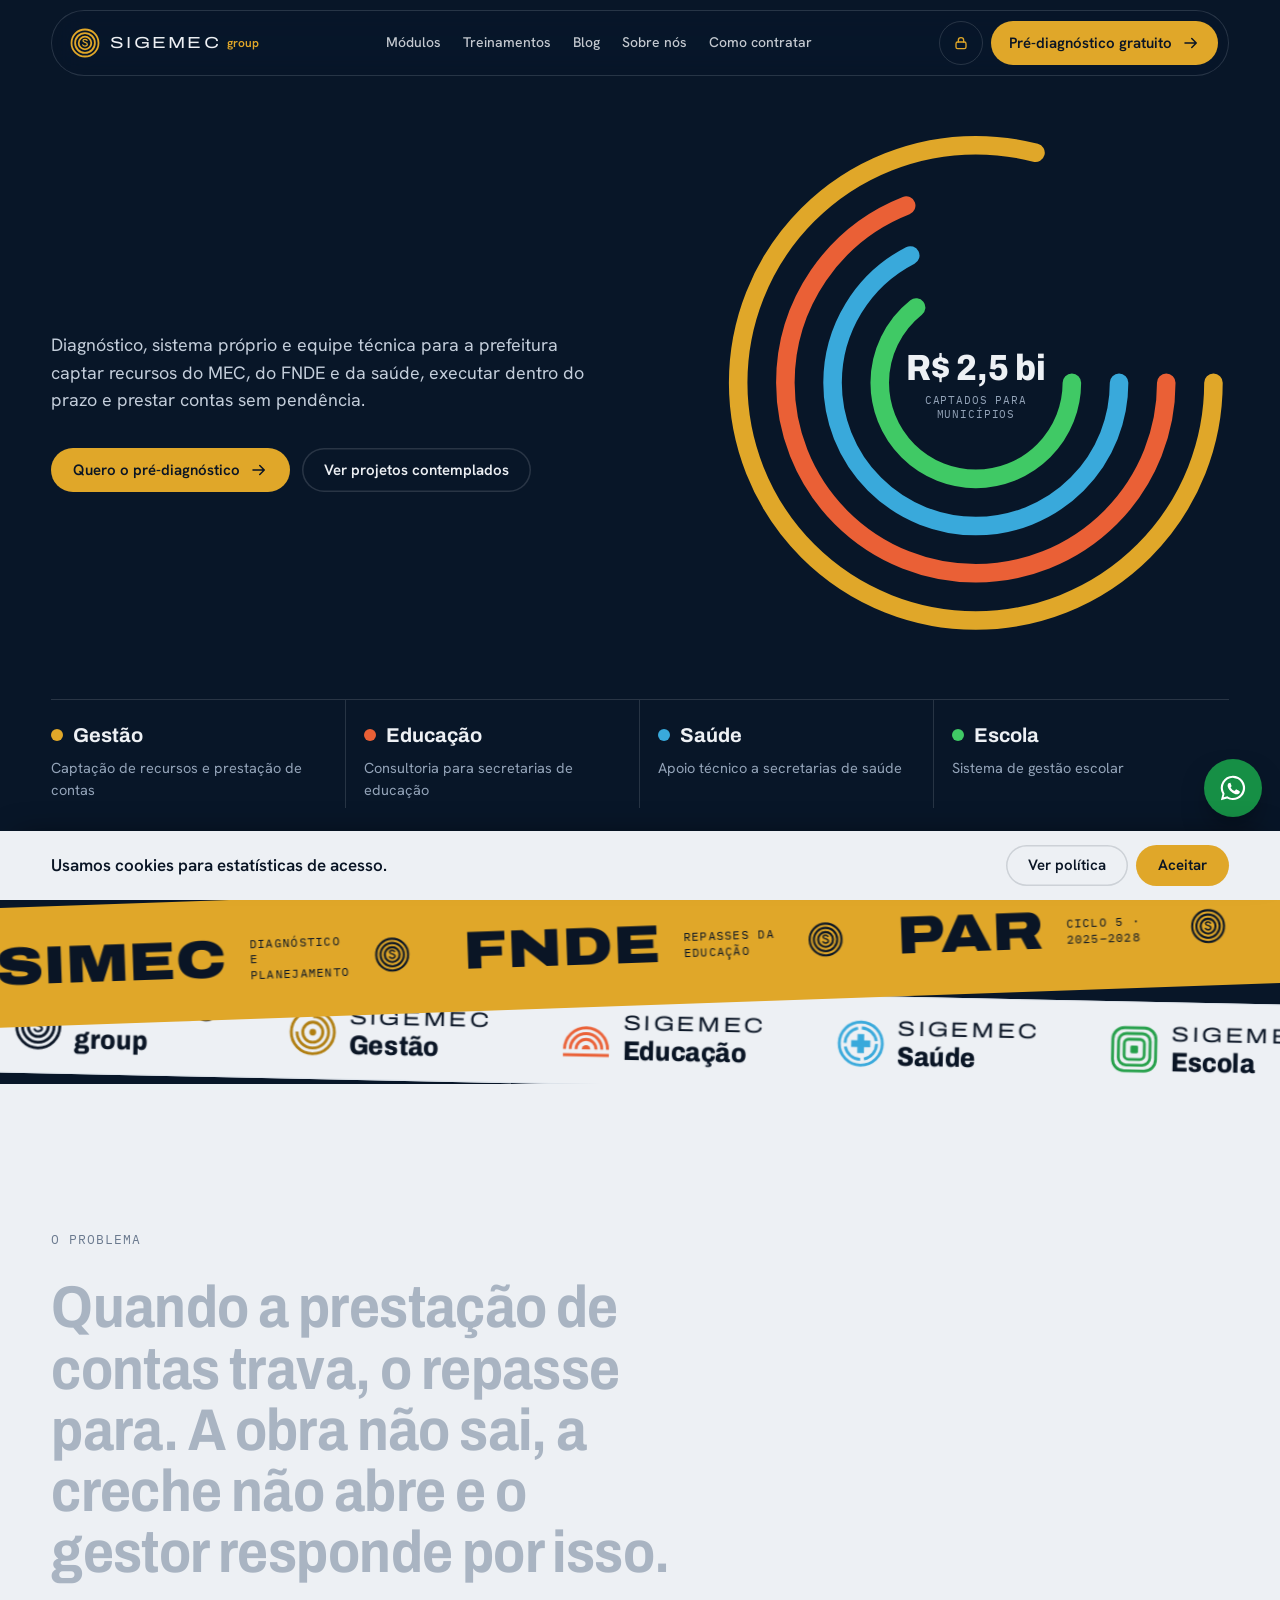
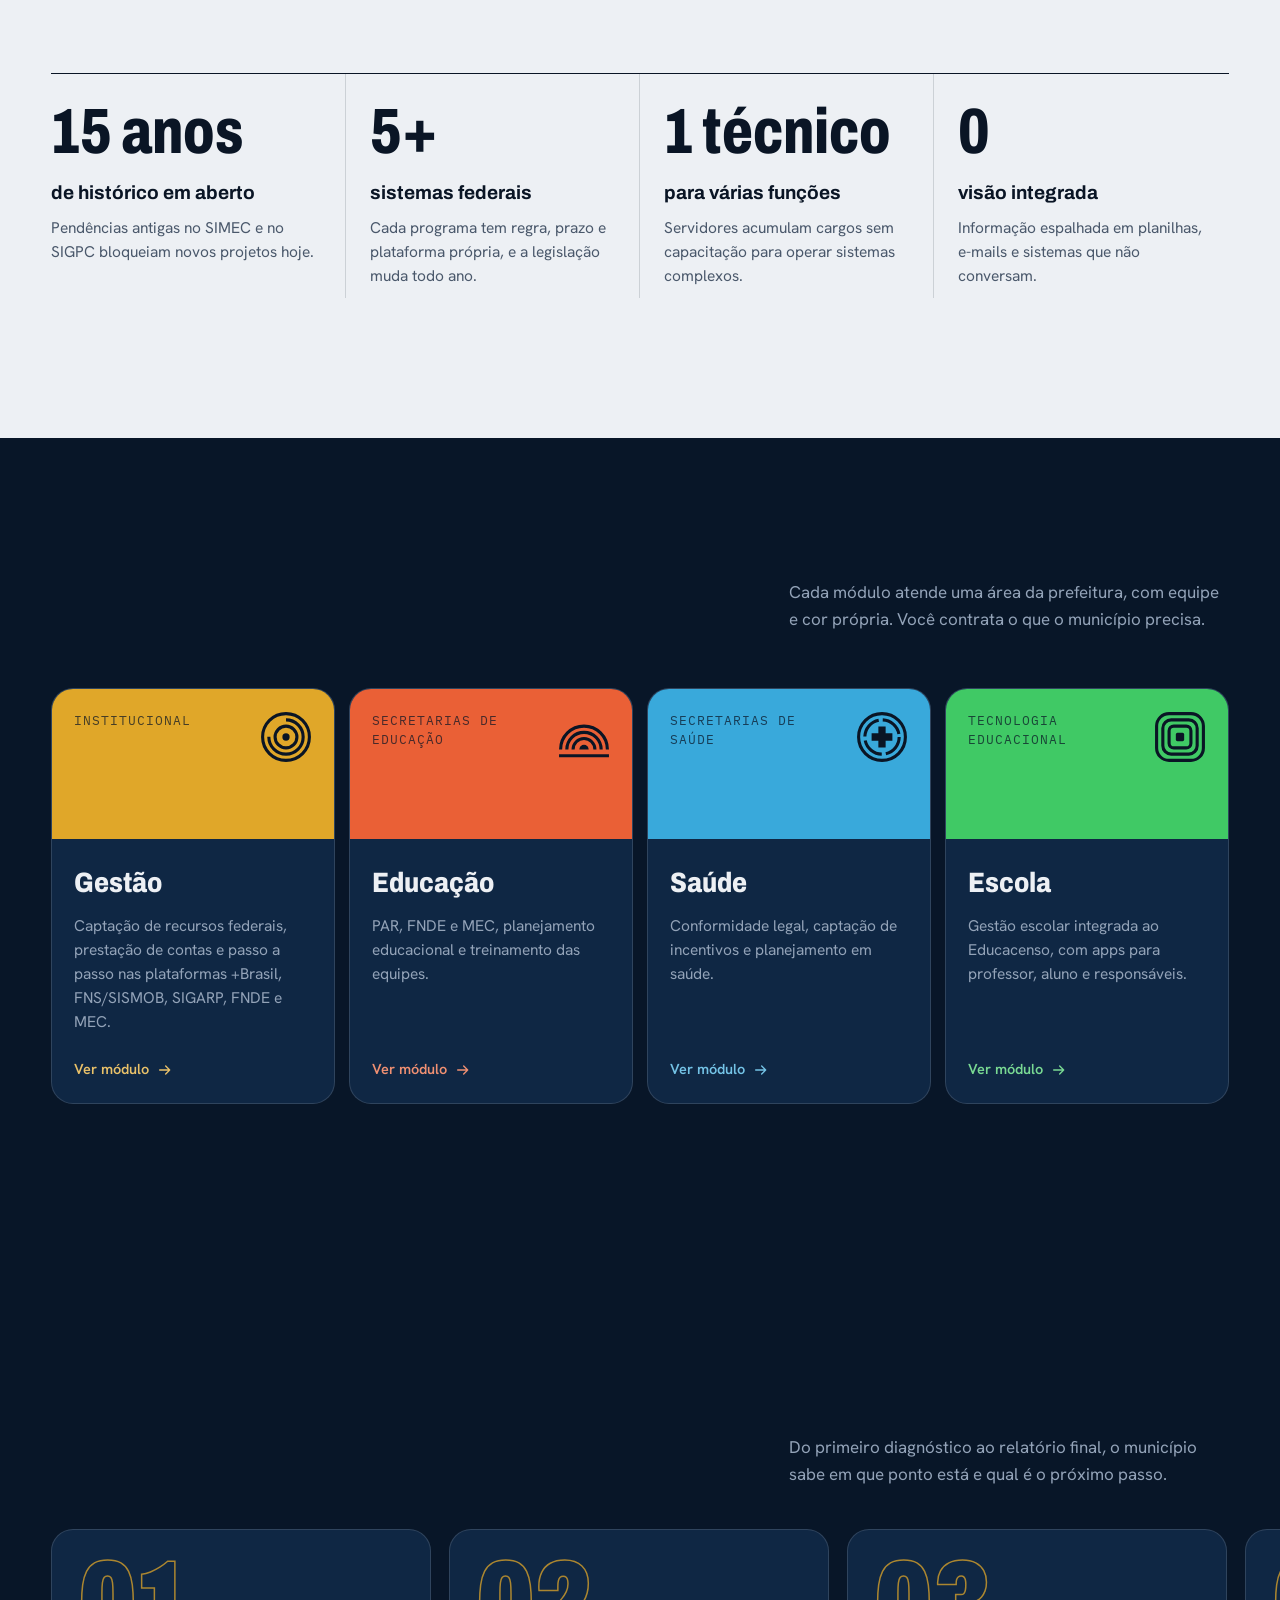
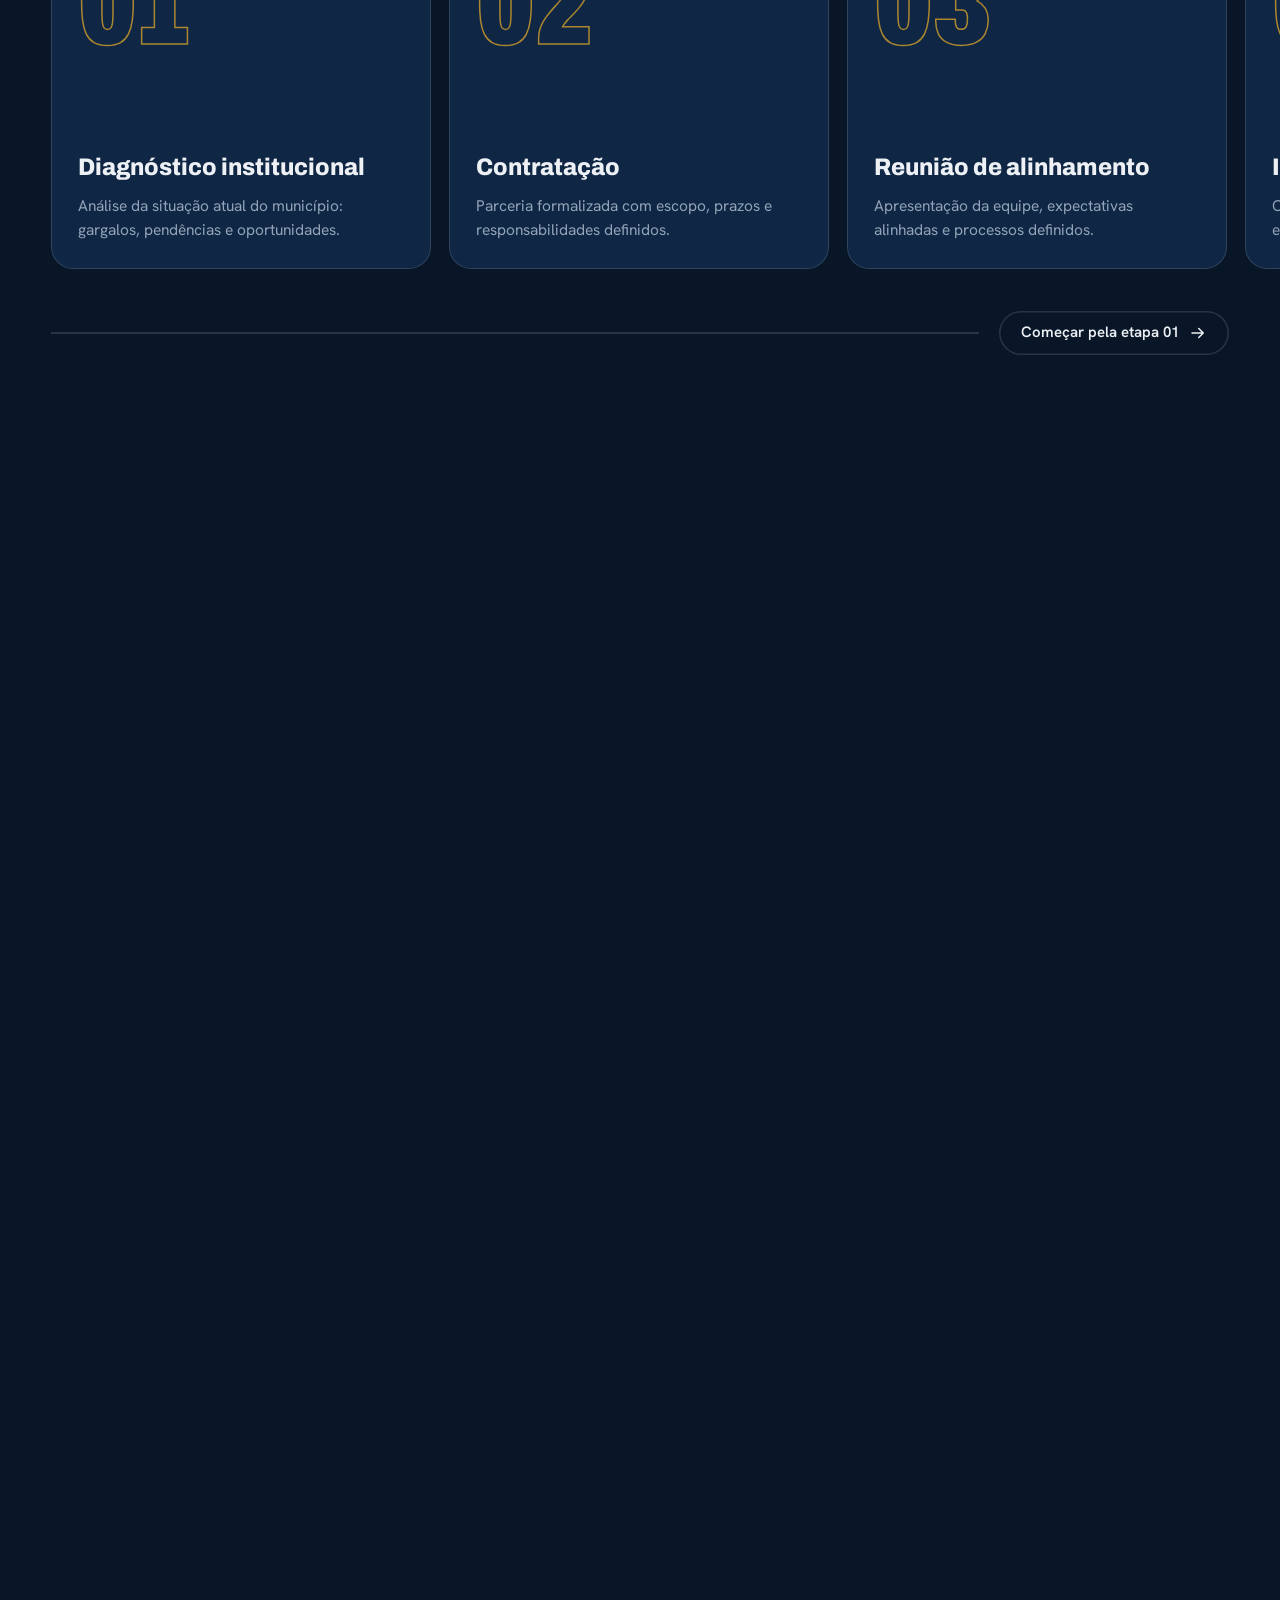
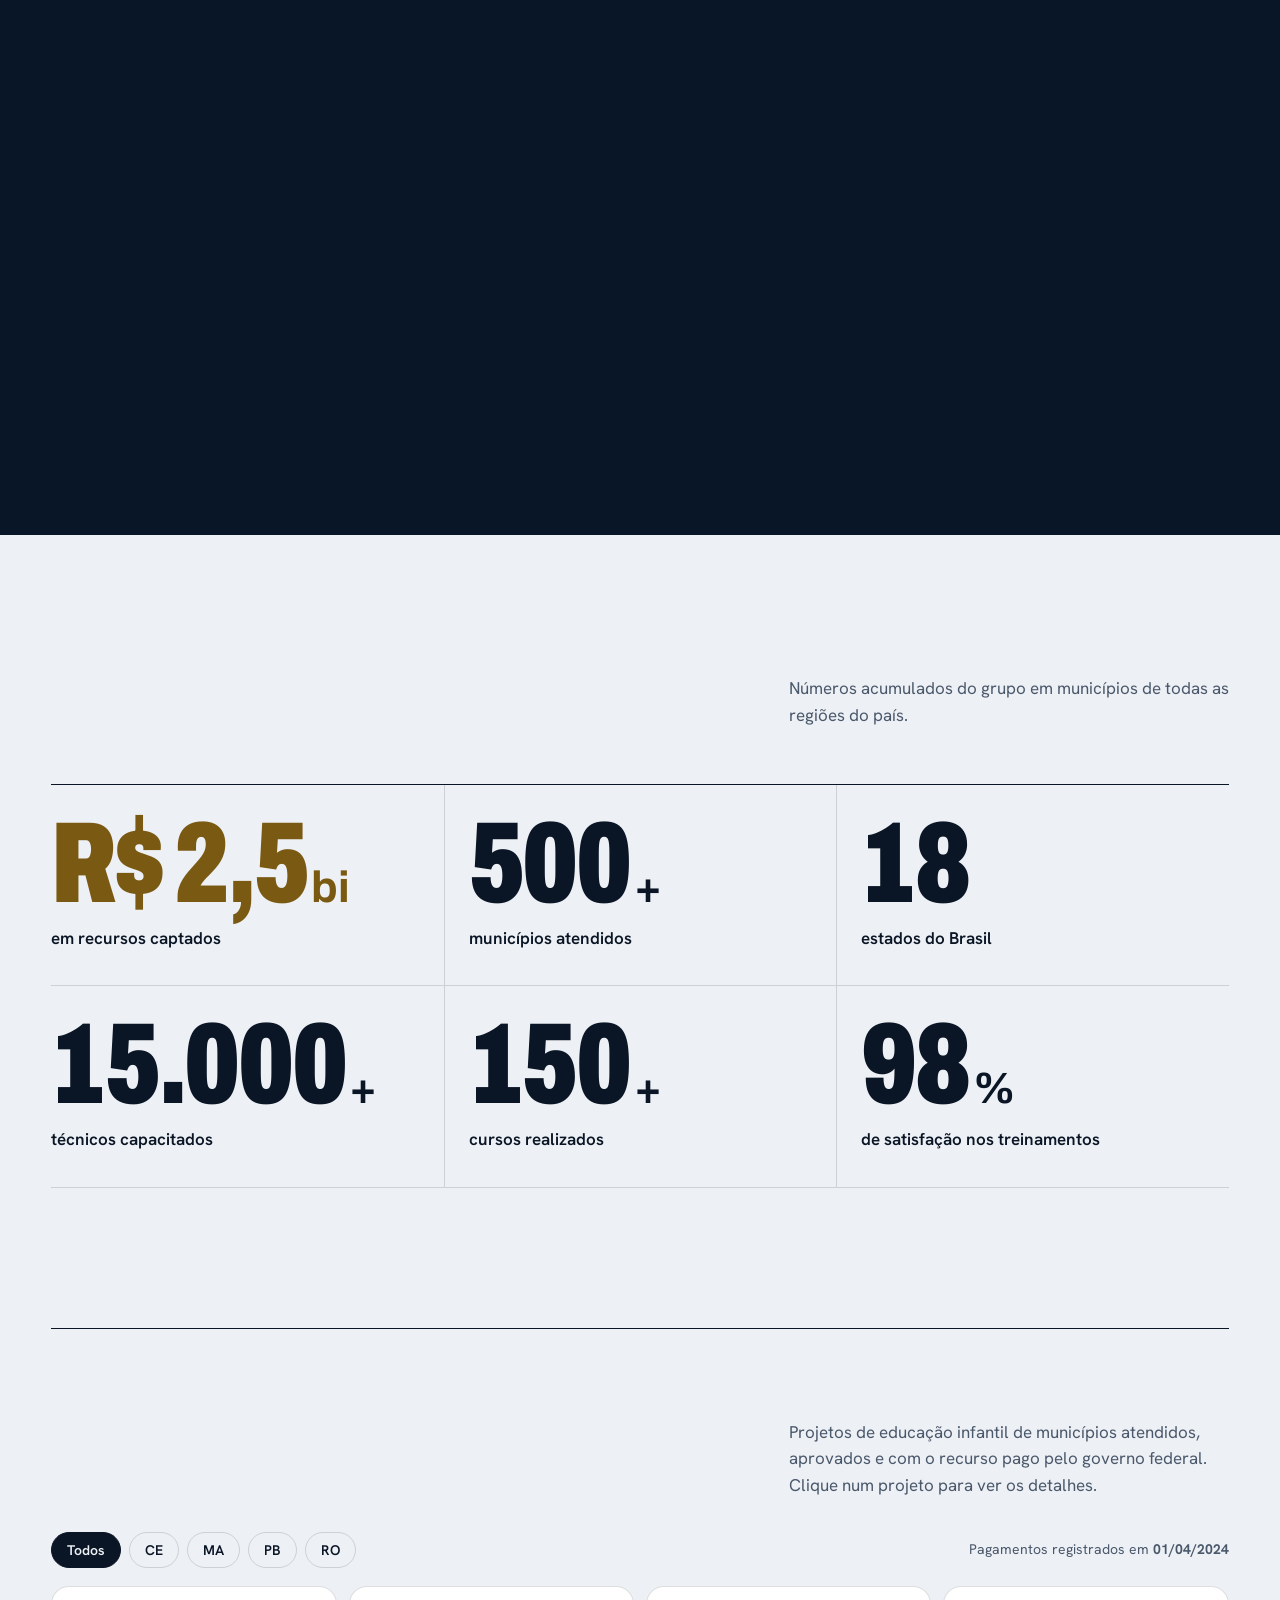
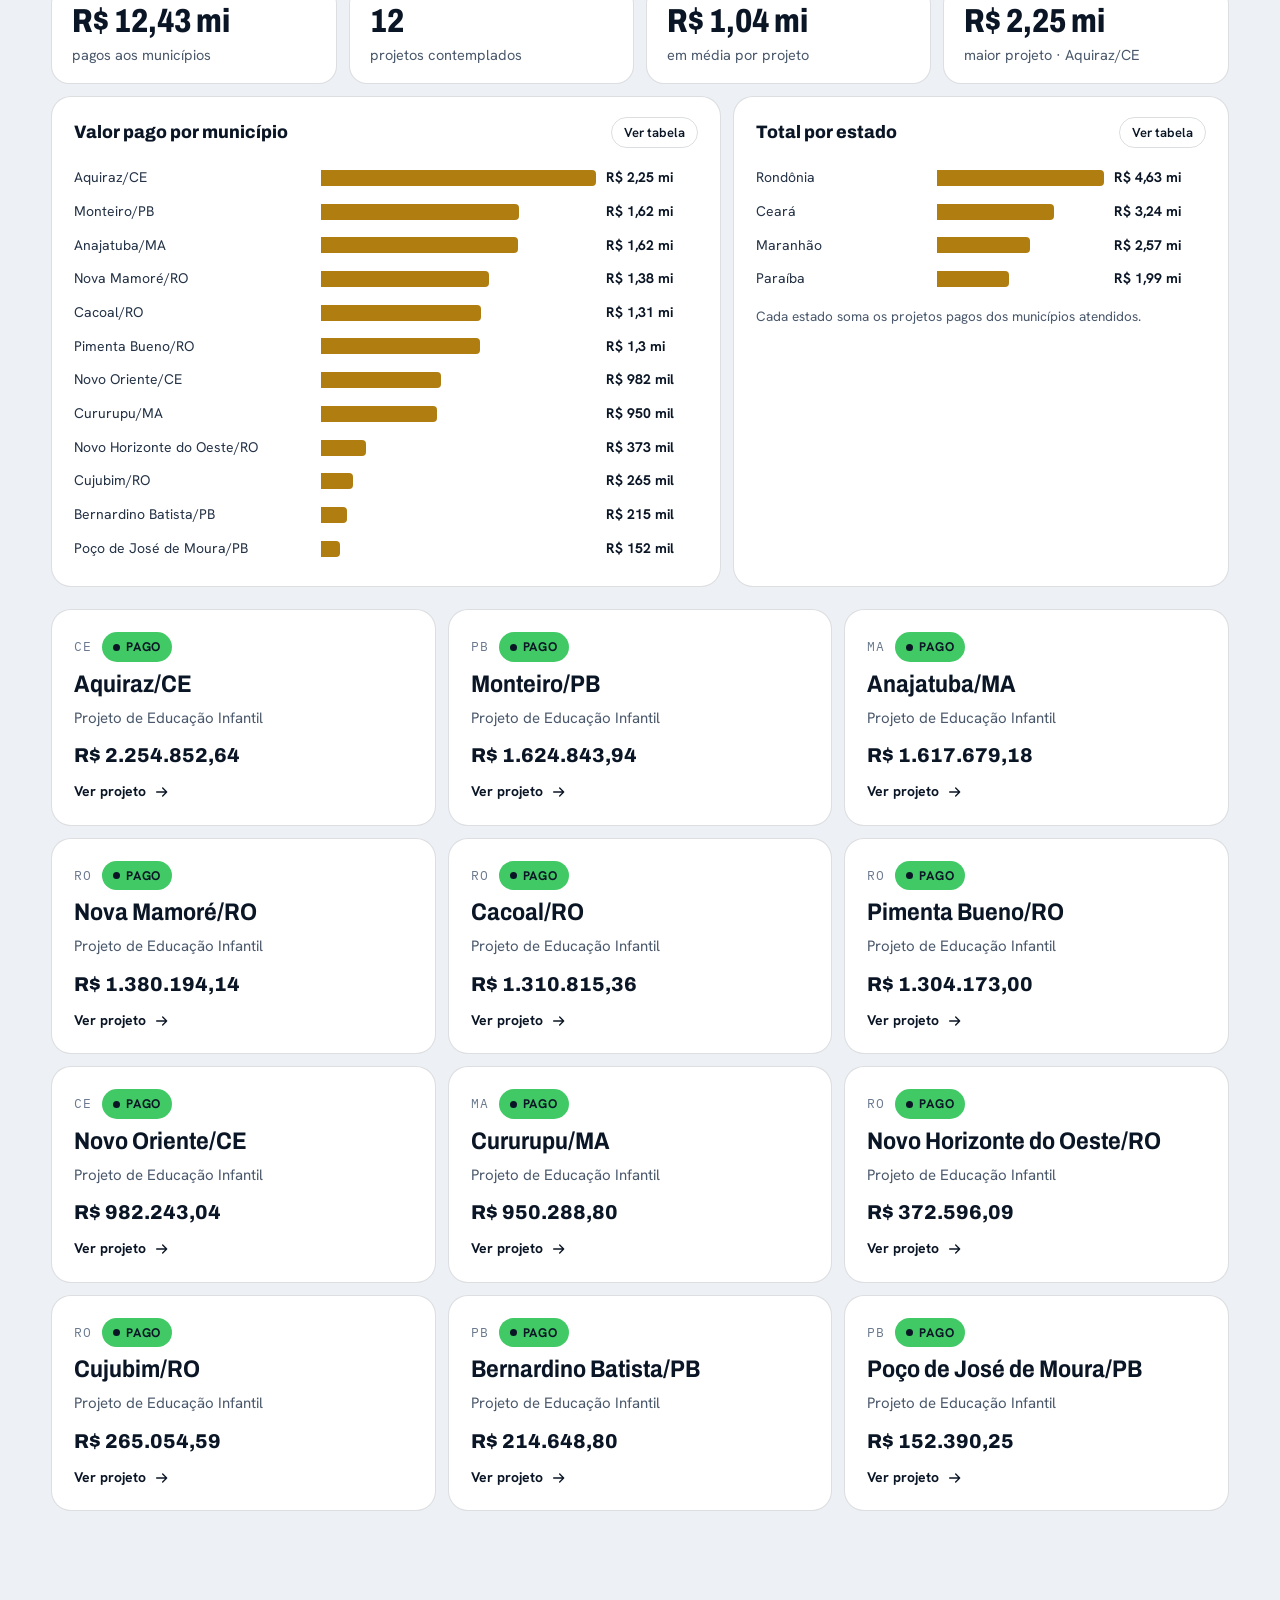
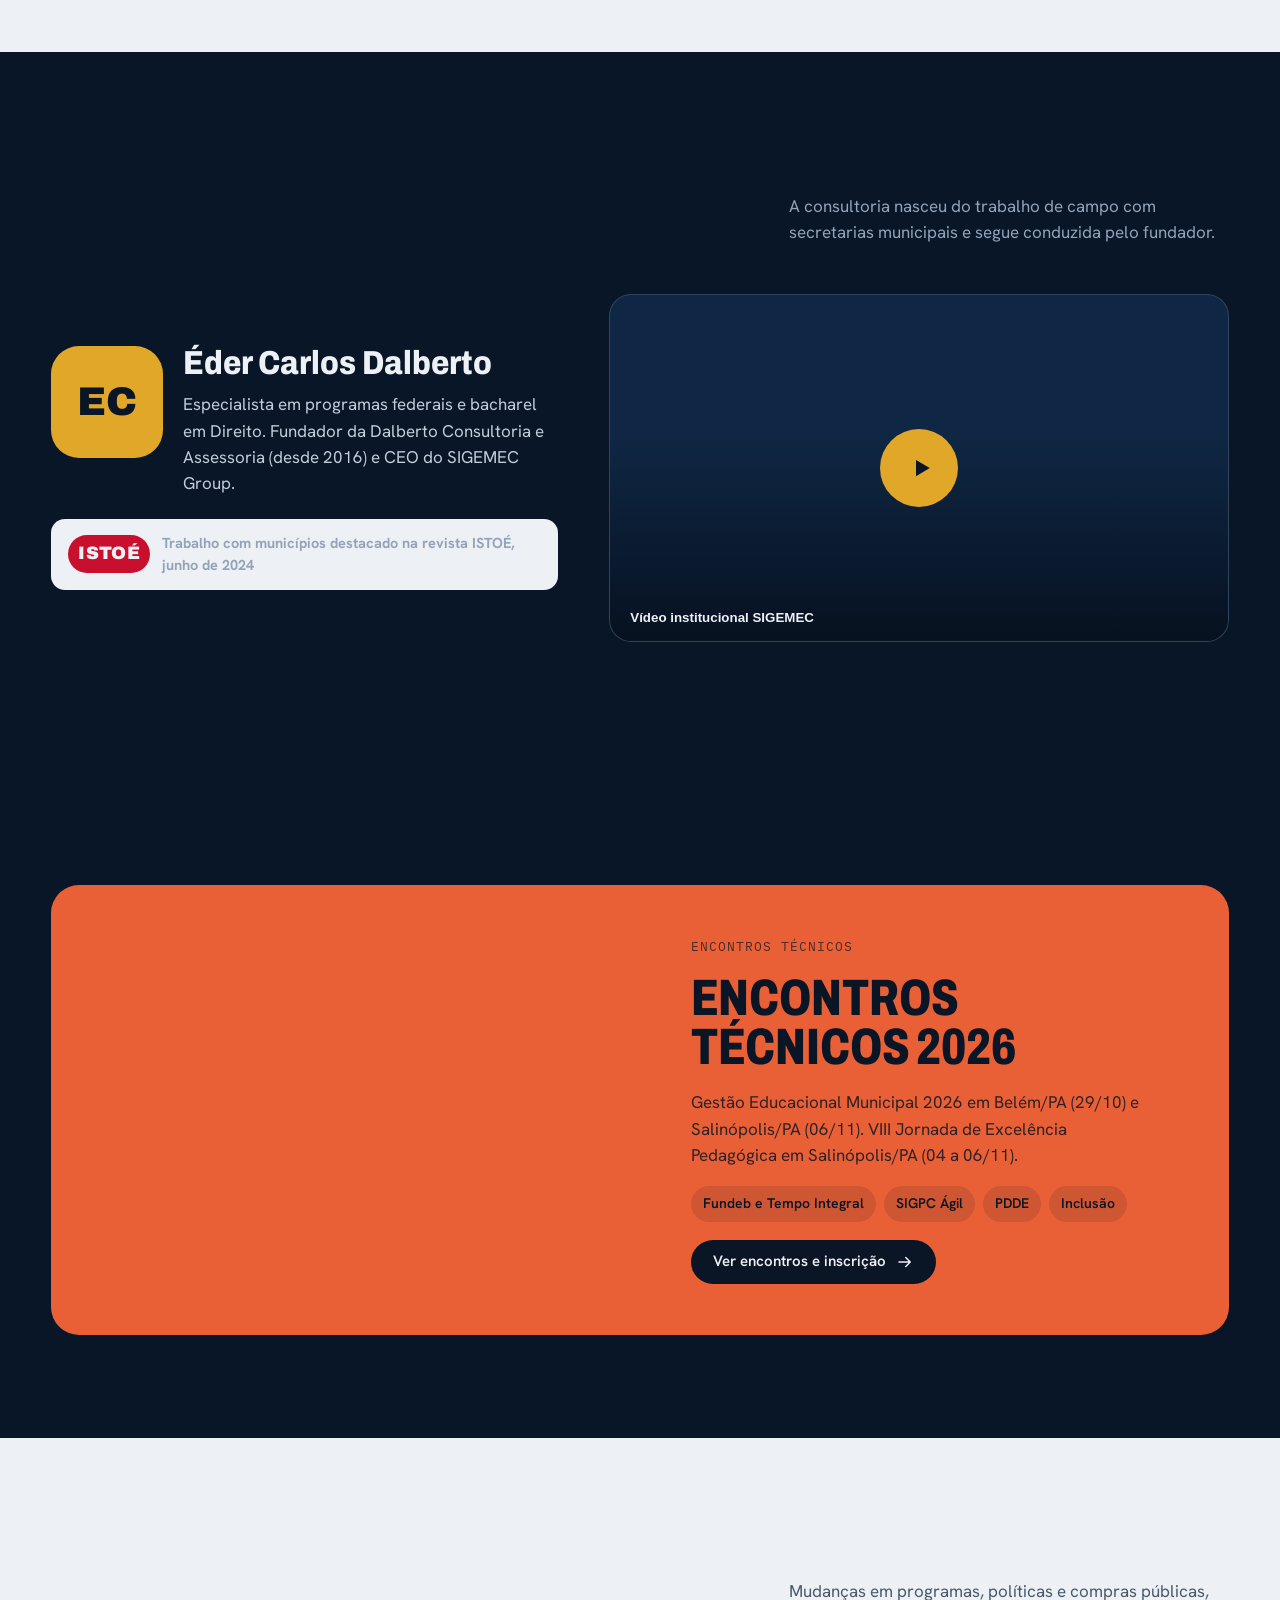
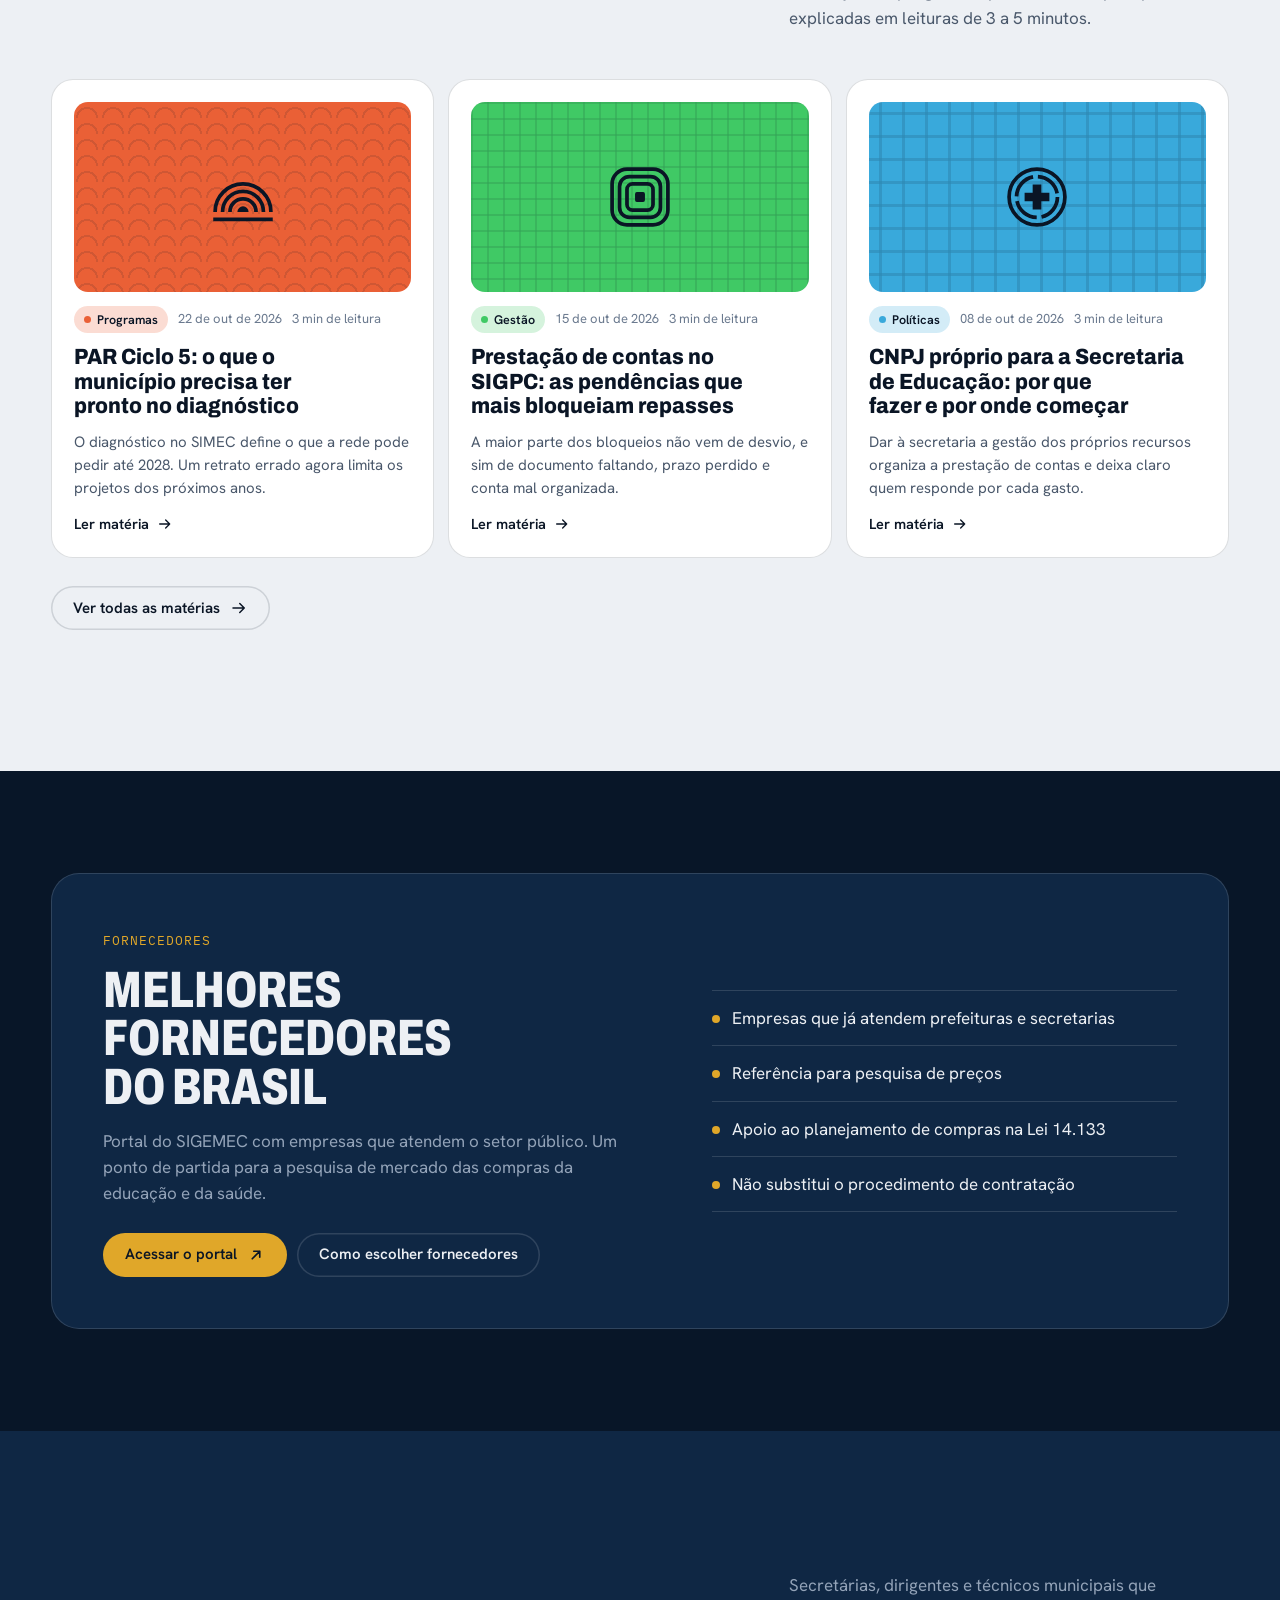
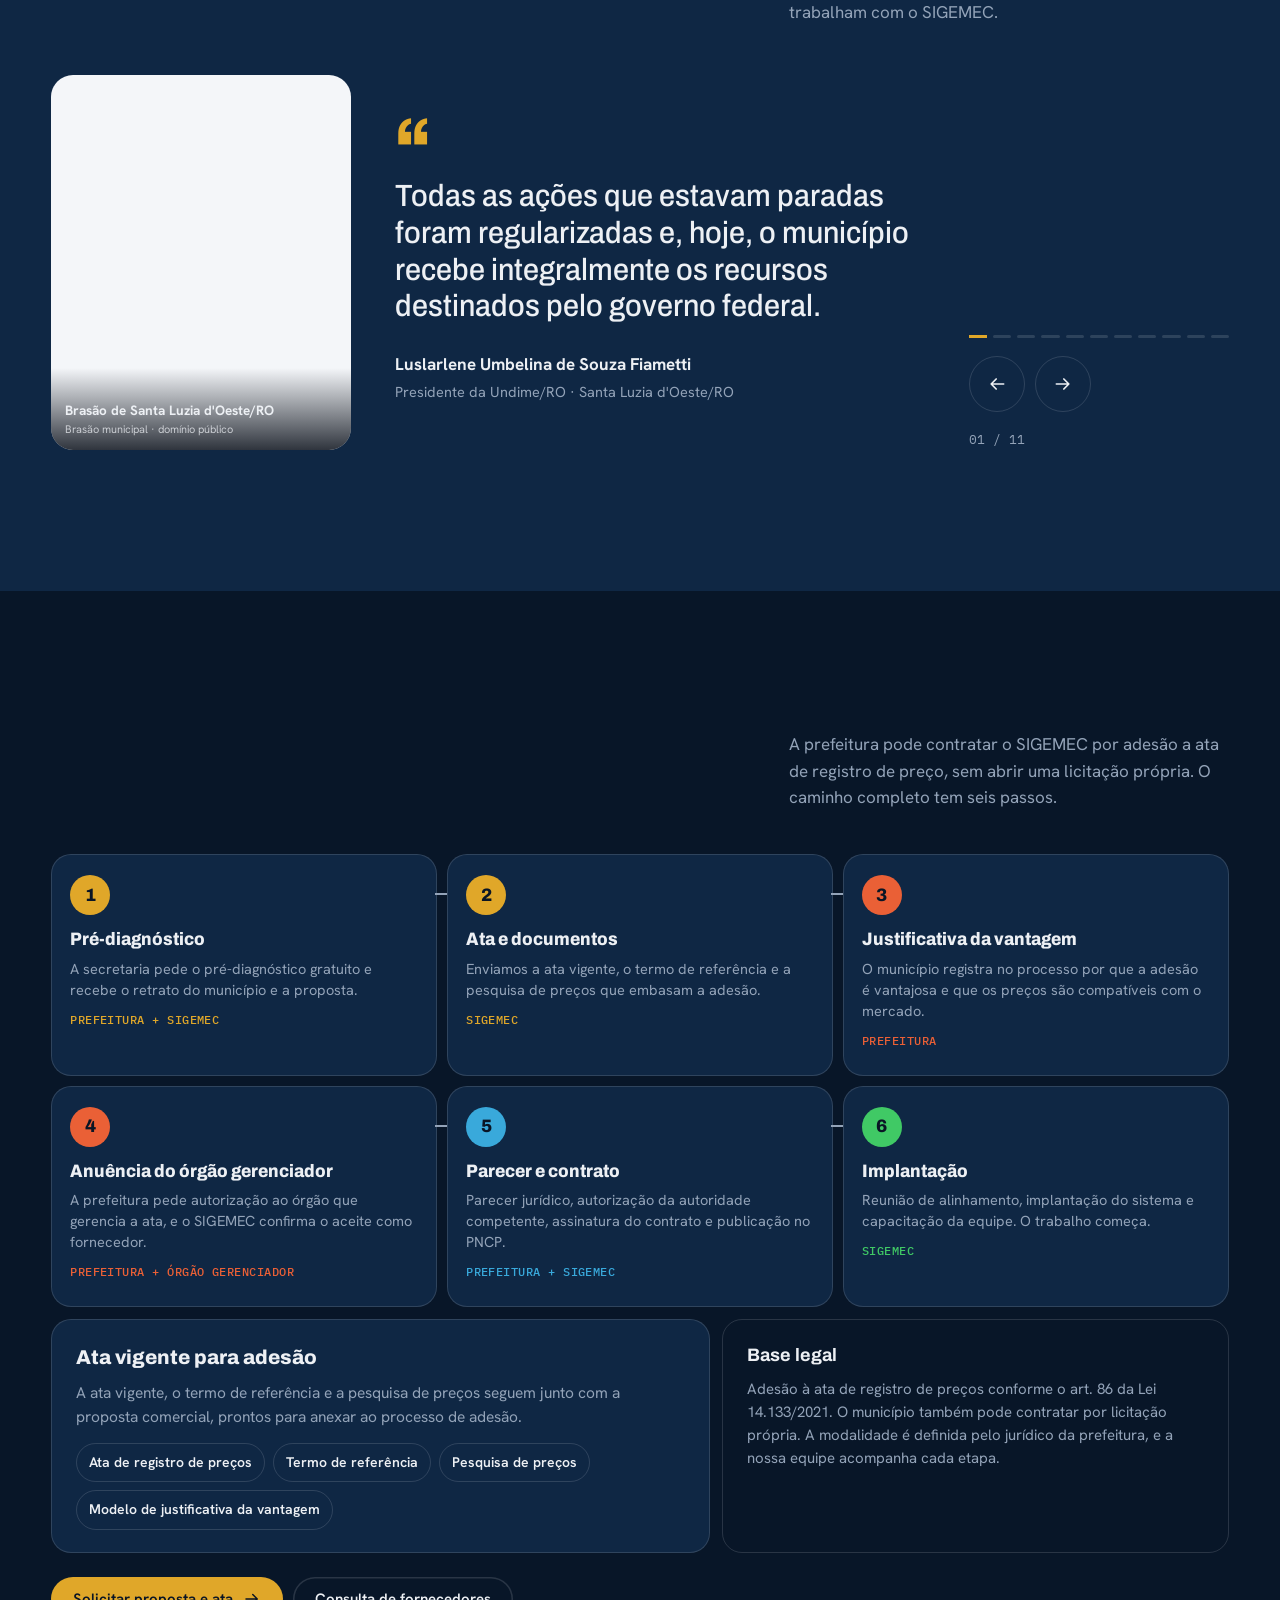
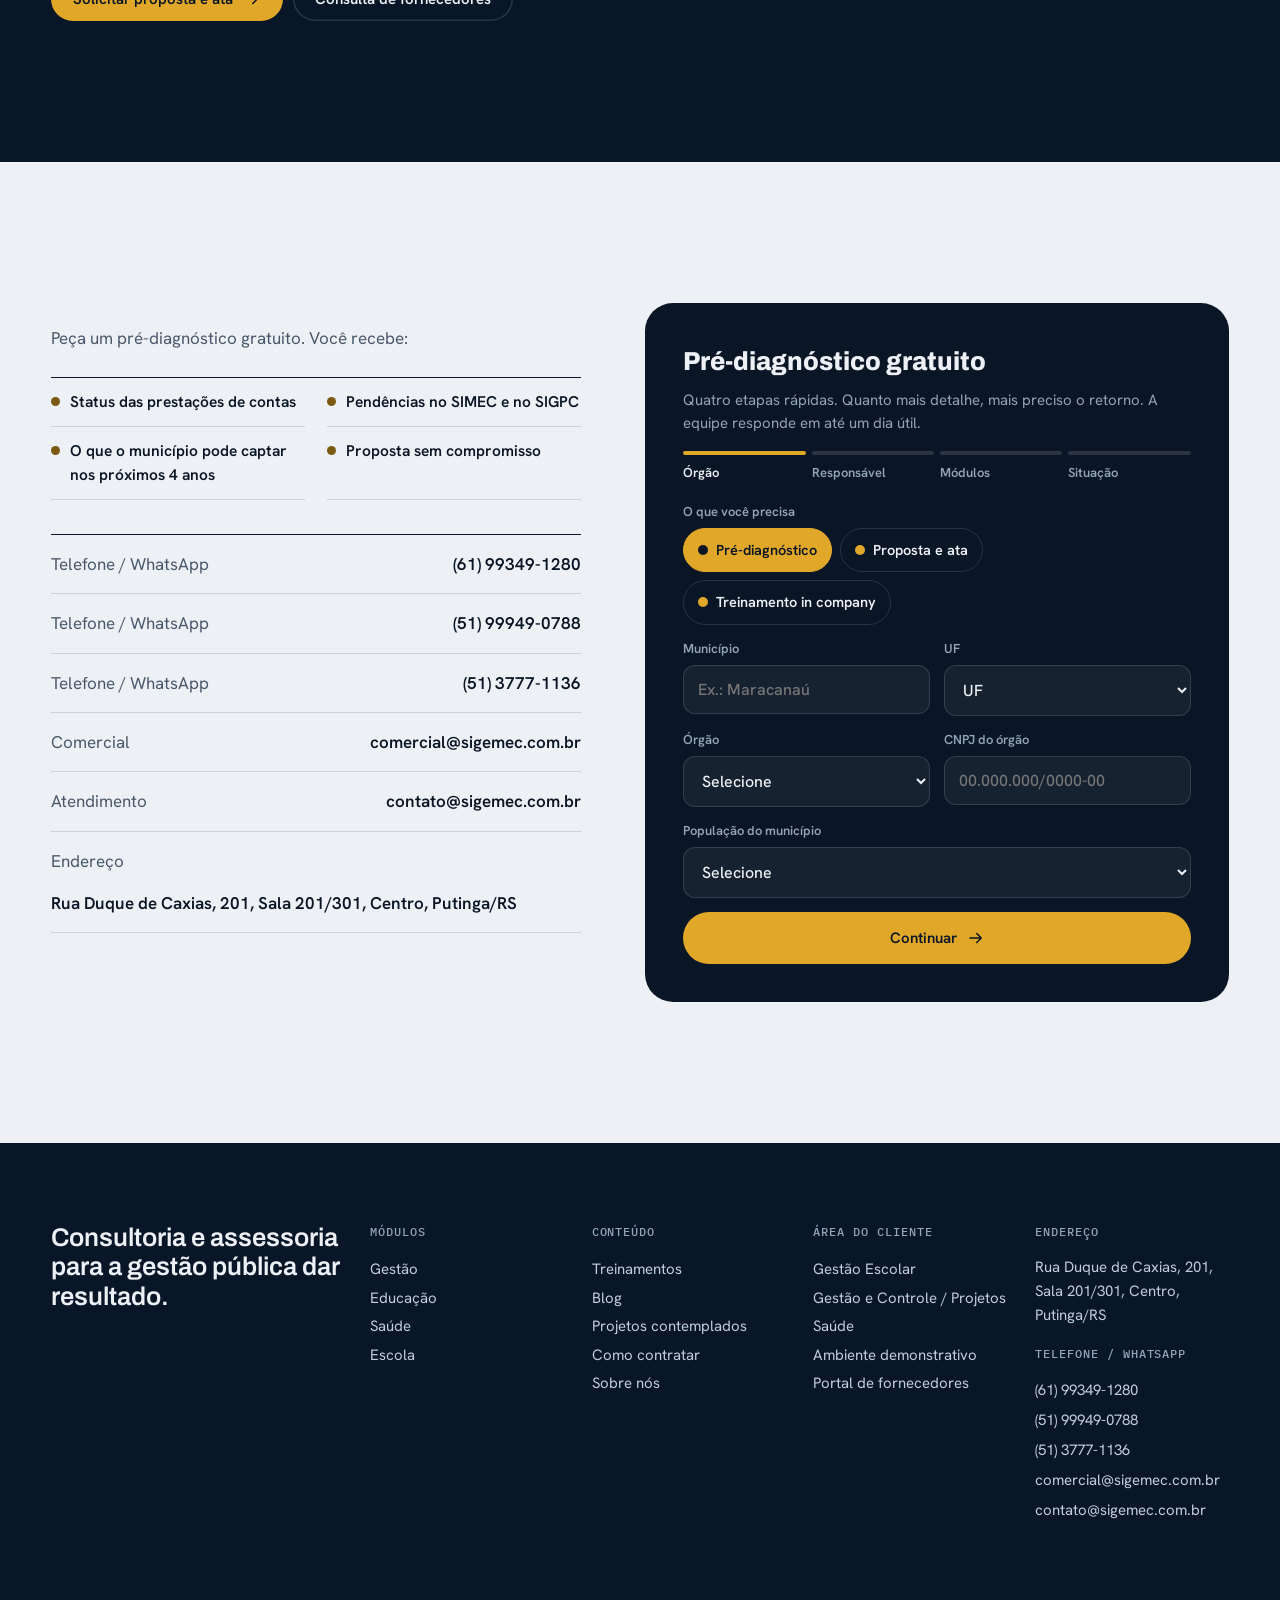
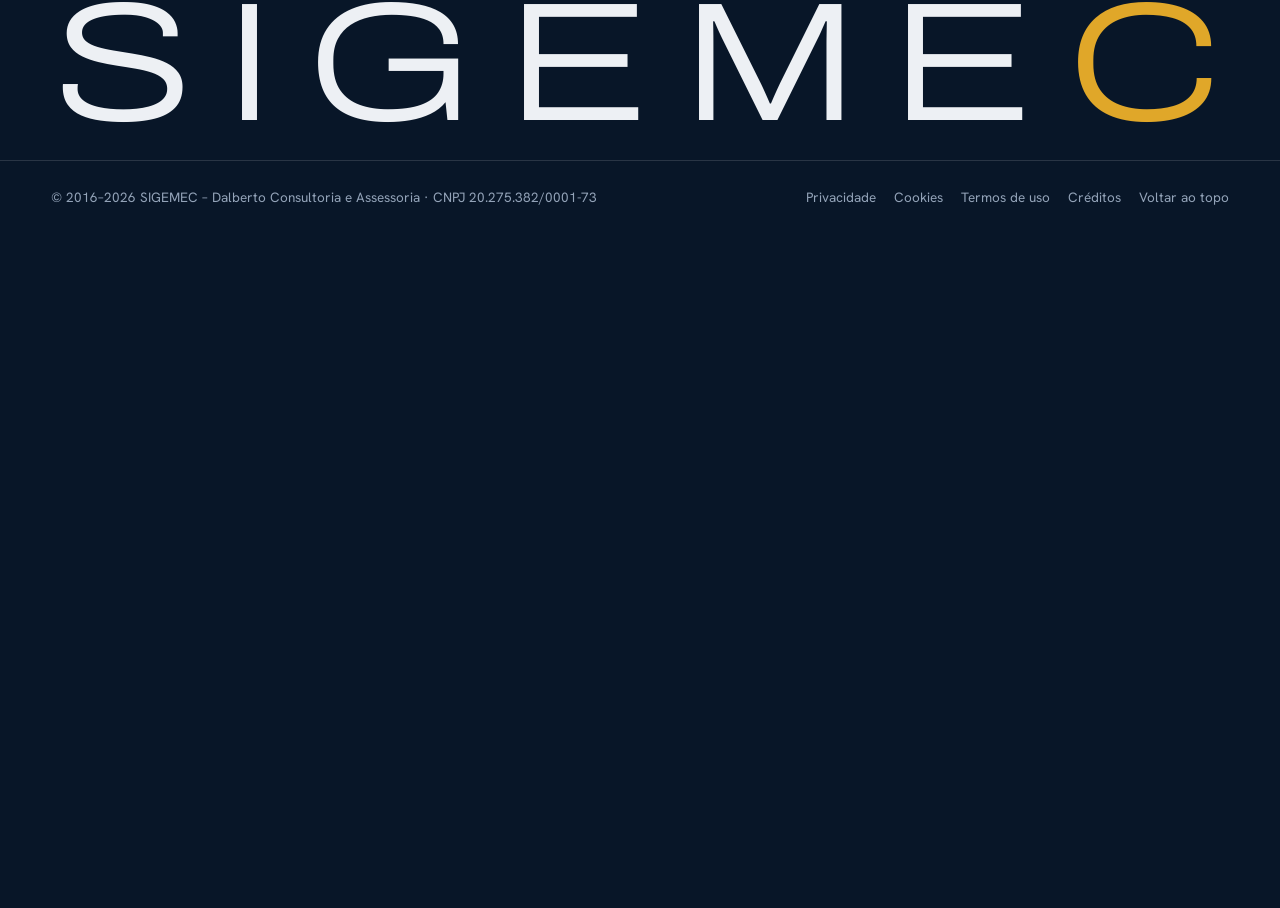
==== commit a500f273: "Versão nos arquivos para evitar cache antigo" ====
--- a/index.html
+++ b/index.html
@@ -15,8 +15,8 @@
 <meta property="og:locale" content="pt_BR">
 <link rel="icon" href="assets/img/favicon.svg" type="image/svg+xml">
 <link rel="preload" href="assets/fonts/Archivo-4c18bbf2.woff2" as="font" type="font/woff2" crossorigin>
-<link rel="stylesheet" href="assets/fonts.css">
-<link rel="stylesheet" href="assets/site.css">
+<link rel="stylesheet" href="assets/fonts.css?v=cfb75adc">
+<link rel="stylesheet" href="assets/site.css?v=5158e54e">
 </head>
 <body>
 <svg width="0" height="0" style="position:absolute" aria-hidden="true"><defs>
@@ -589,10 +589,10 @@
 
 <a class="wa-float" href="https://wa.me/5561993491280?text=Ol%C3%A1!%20Vim%20pelo%20site%20e%20gostaria%20de%20um%20pr%C3%A9-diagn%C3%B3stico%20do%20SIGEMEC." target="_blank" rel="noopener noreferrer" aria-label="Conversar no WhatsApp"><svg><use href="#i-wa"/></svg></a>
 
-<script src="assets/vendor/gsap.min.js" defer></script>
-<script src="assets/vendor/ScrollTrigger.min.js" defer></script>
-<script src="assets/vendor/lenis.min.js" defer></script>
-<script src="assets/blog.js" defer></script>
-<script src="assets/site.js" defer></script>
+<script src="assets/vendor/gsap.min.js?v=2d26f4c0" defer></script>
+<script src="assets/vendor/ScrollTrigger.min.js?v=489bcf6d" defer></script>
+<script src="assets/vendor/lenis.min.js?v=44dcd10f" defer></script>
+<script src="assets/blog.js?v=a0b591d7" defer></script>
+<script src="assets/site.js?v=79e65387" defer></script>
 </body>
 </html>
--- a/assets/site.css
+++ b/assets/site.css
@@ -1067,6 +1067,6 @@
 .stat b{white-space:nowrap}
 .rings{container-type:inline-size}
 .rings-label>div{max-width:52%}
-.rings-label b{white-space:nowrap;font-size:clamp(24px,8.6cqi,60px)}
+.rings-label b{white-space:nowrap;font-size:clamp(22px,7.2cqi,52px)}
 .rings-label span{max-width:16ch;margin-inline:auto;line-height:1.35;font-size:clamp(10px,2.1cqi,12.5px)}
 @media (max-width:640px){.sec-head h2,.cta-band h2,.big-say{max-width:none}}
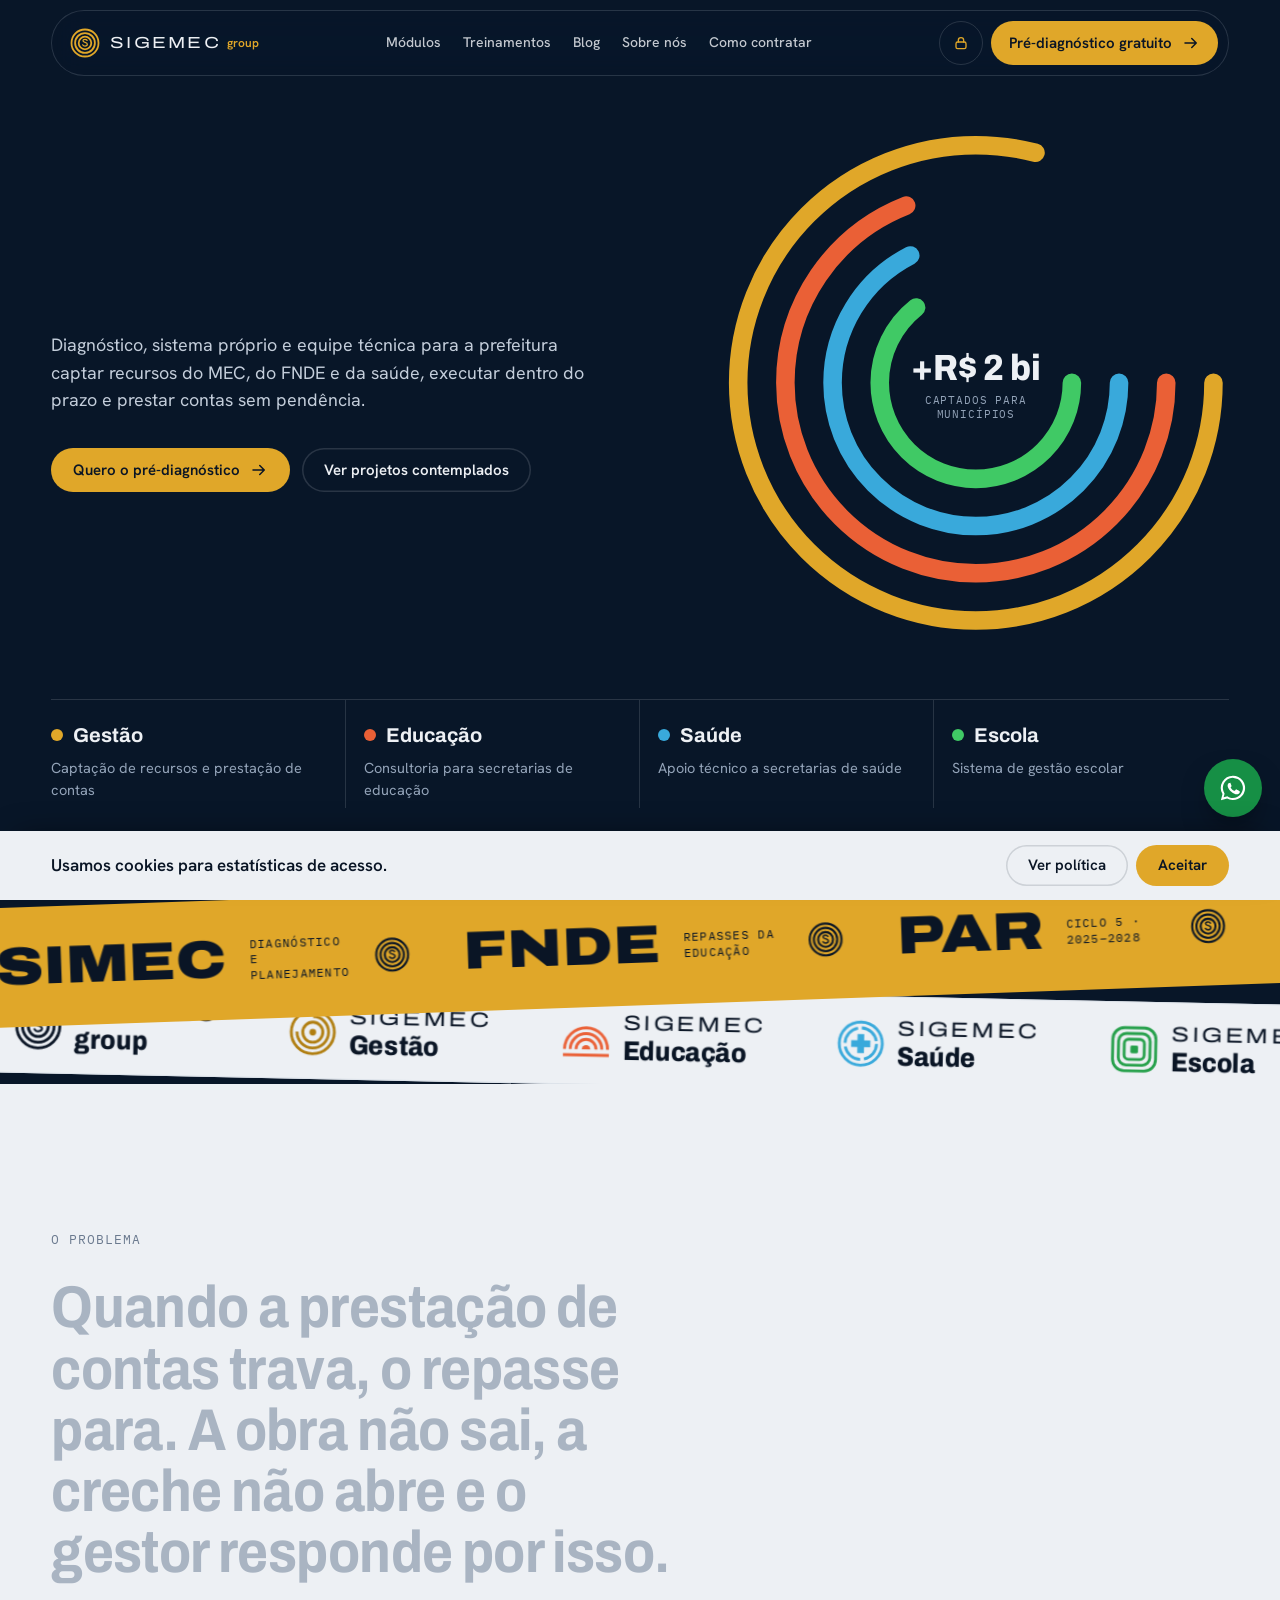
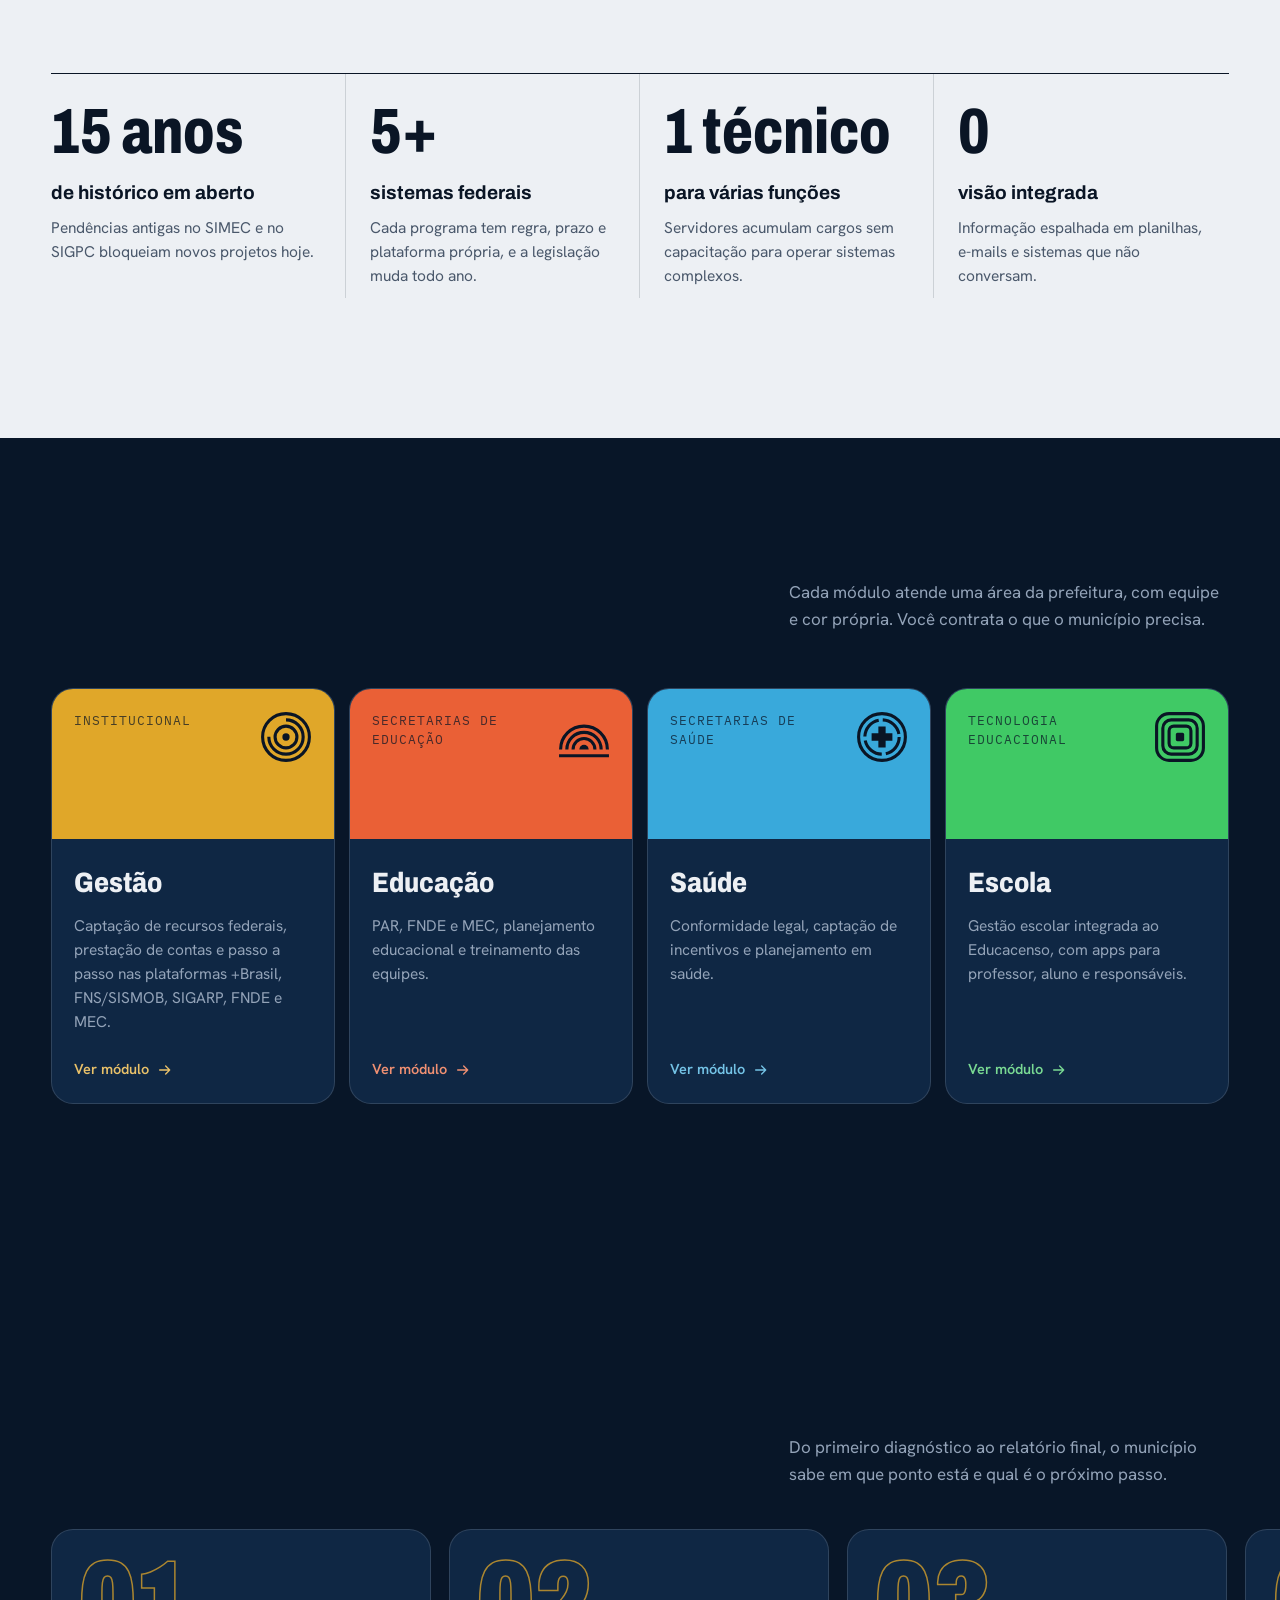
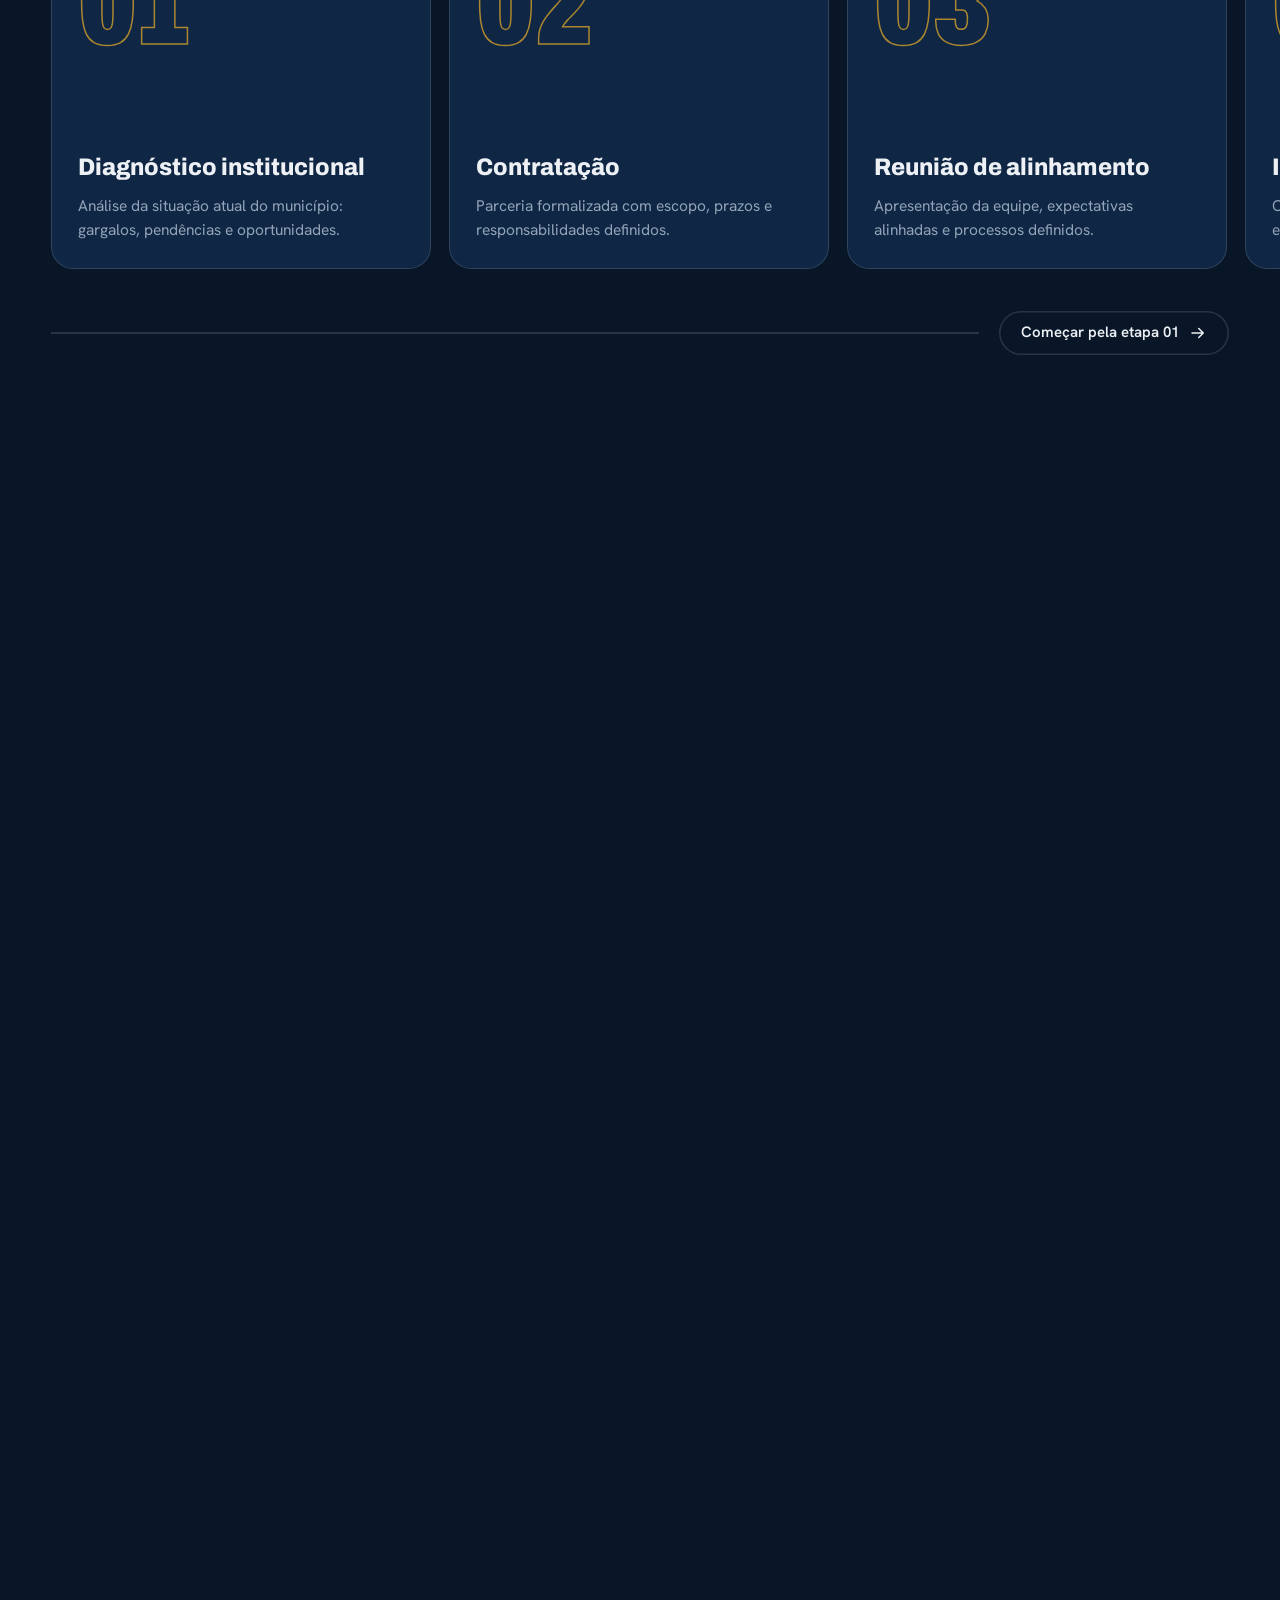
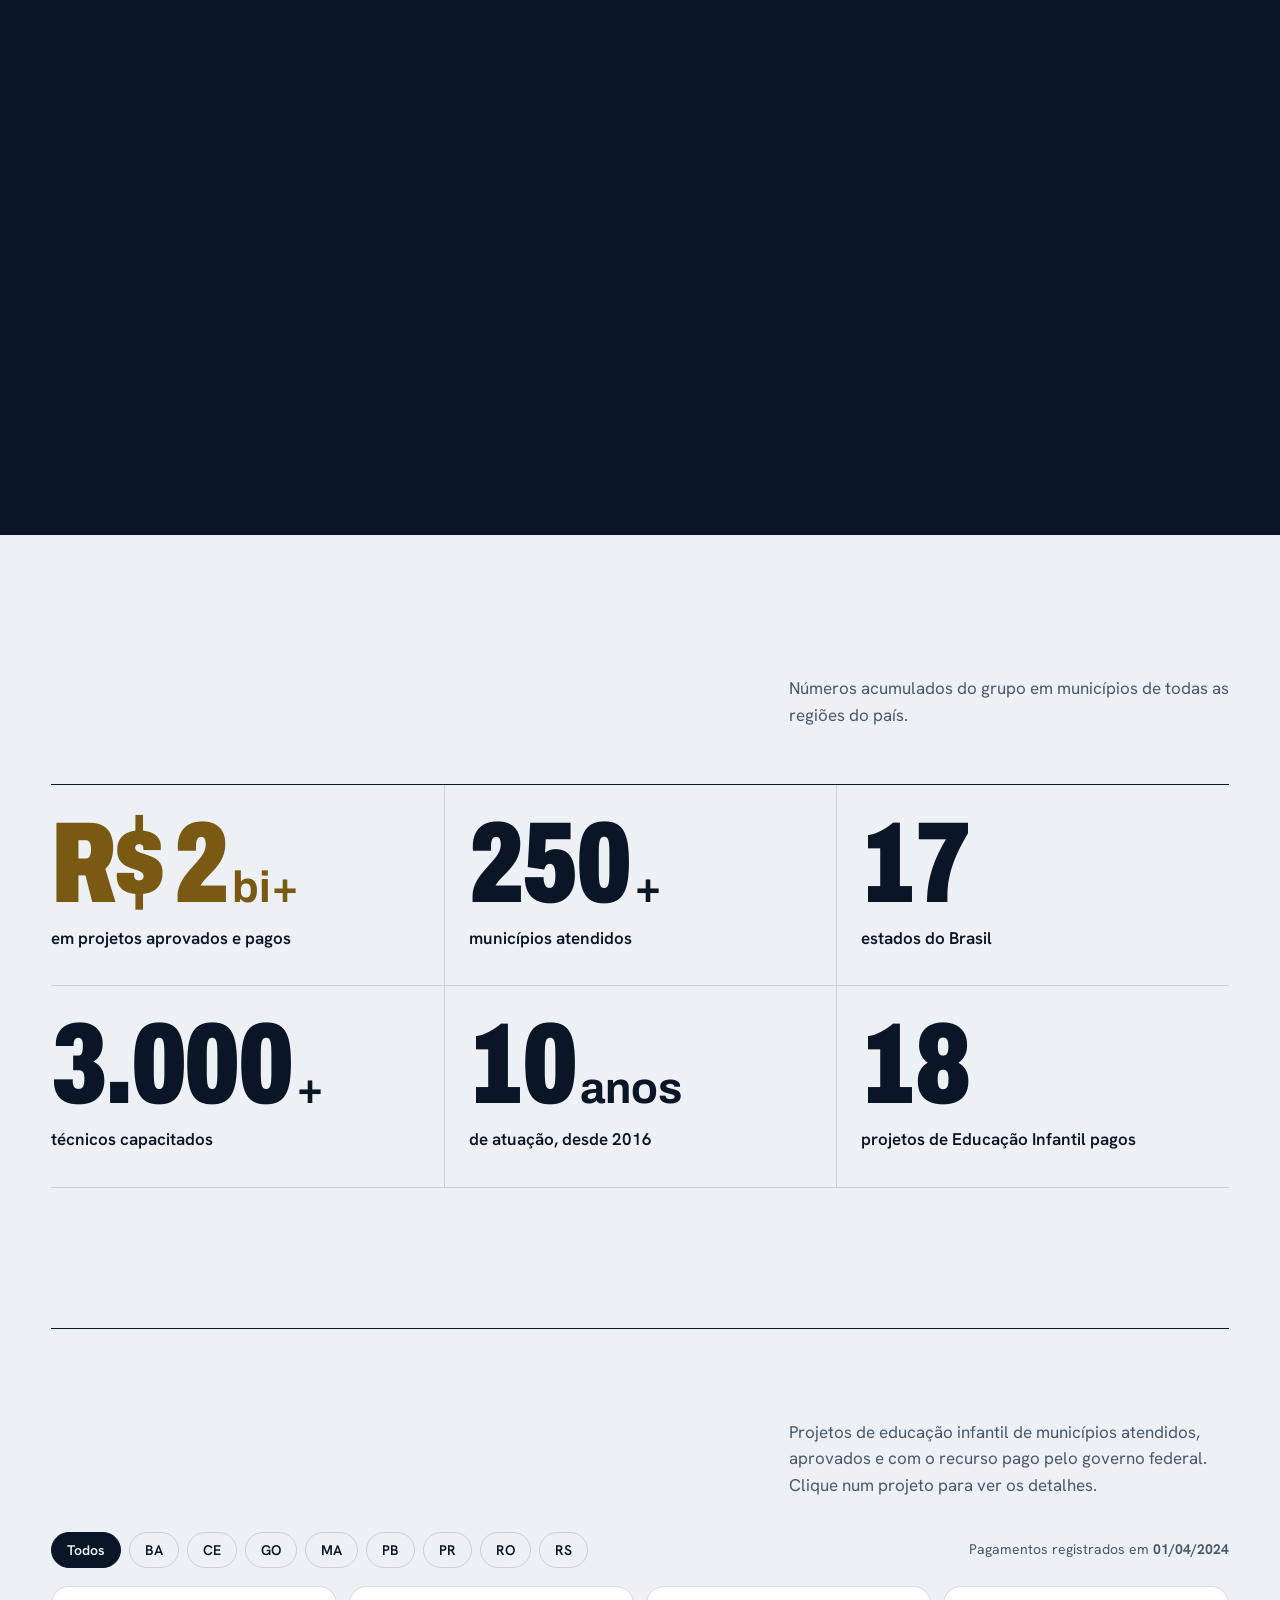
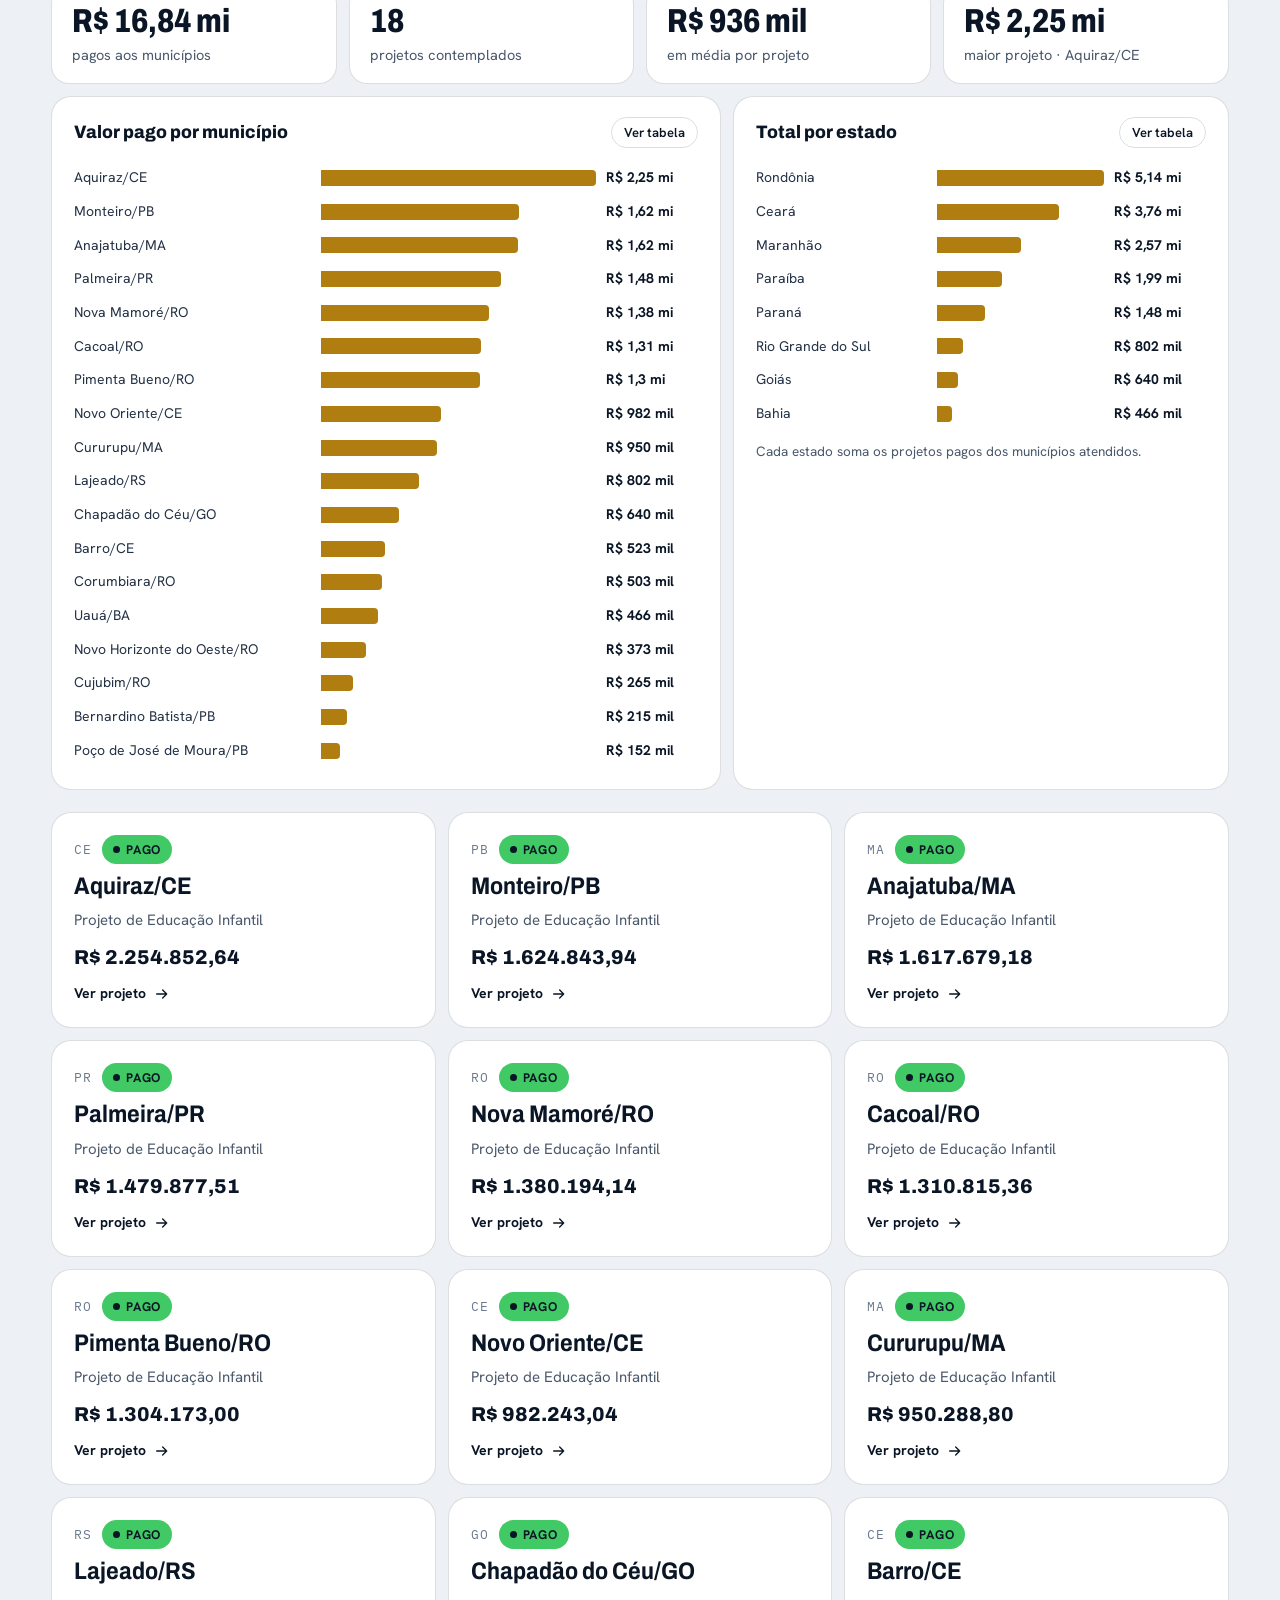
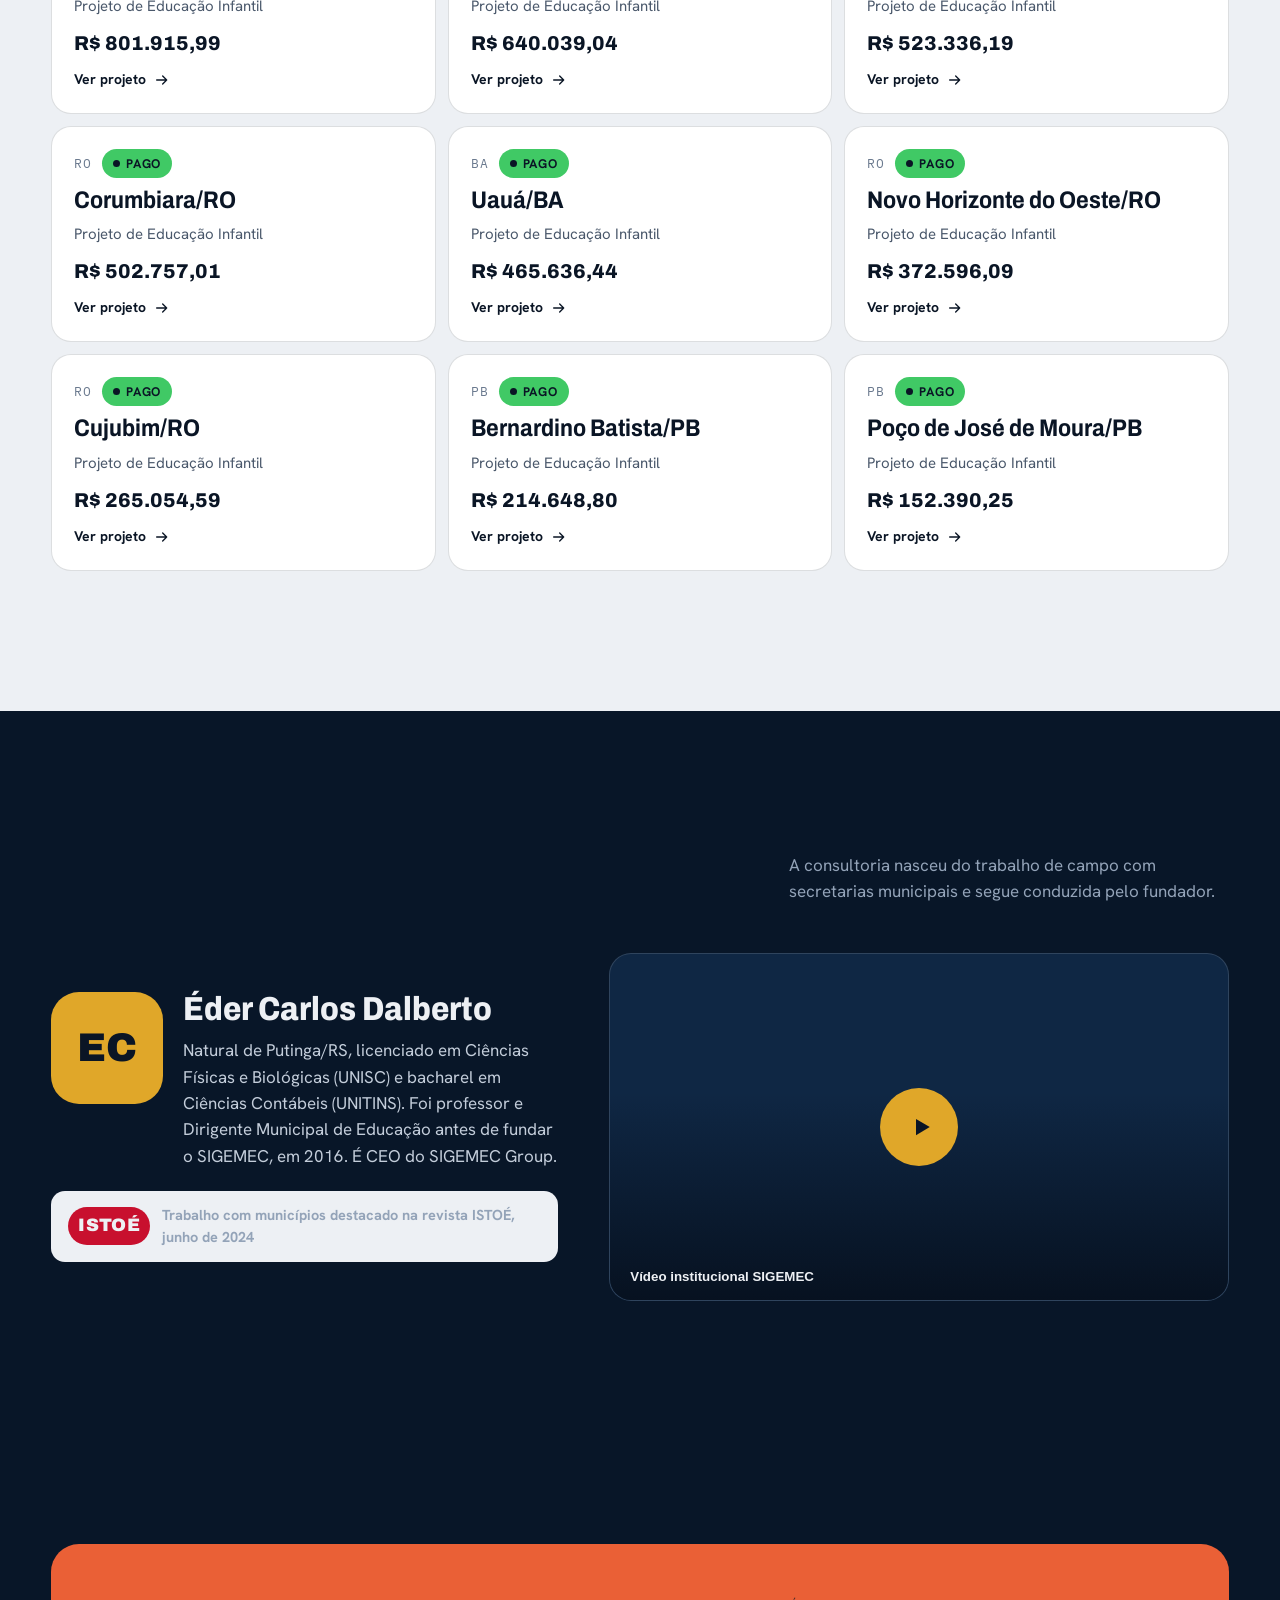
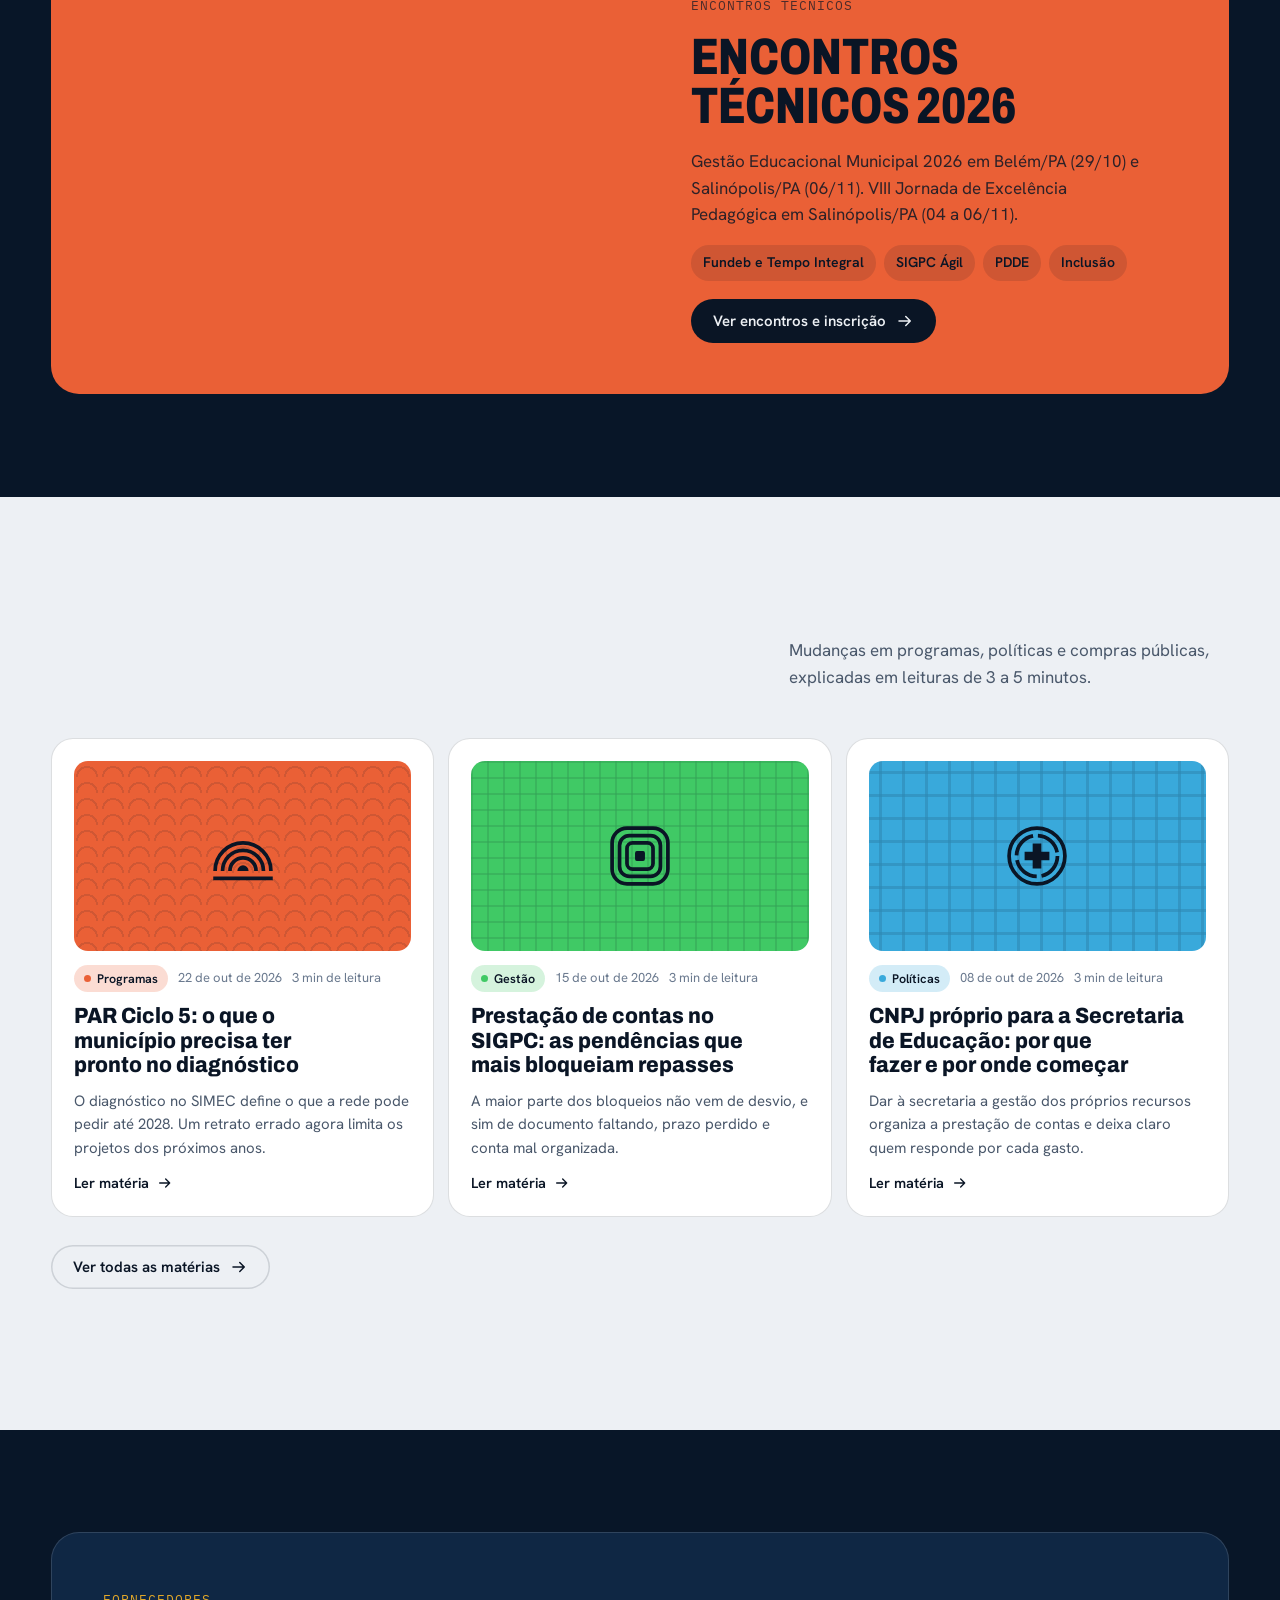
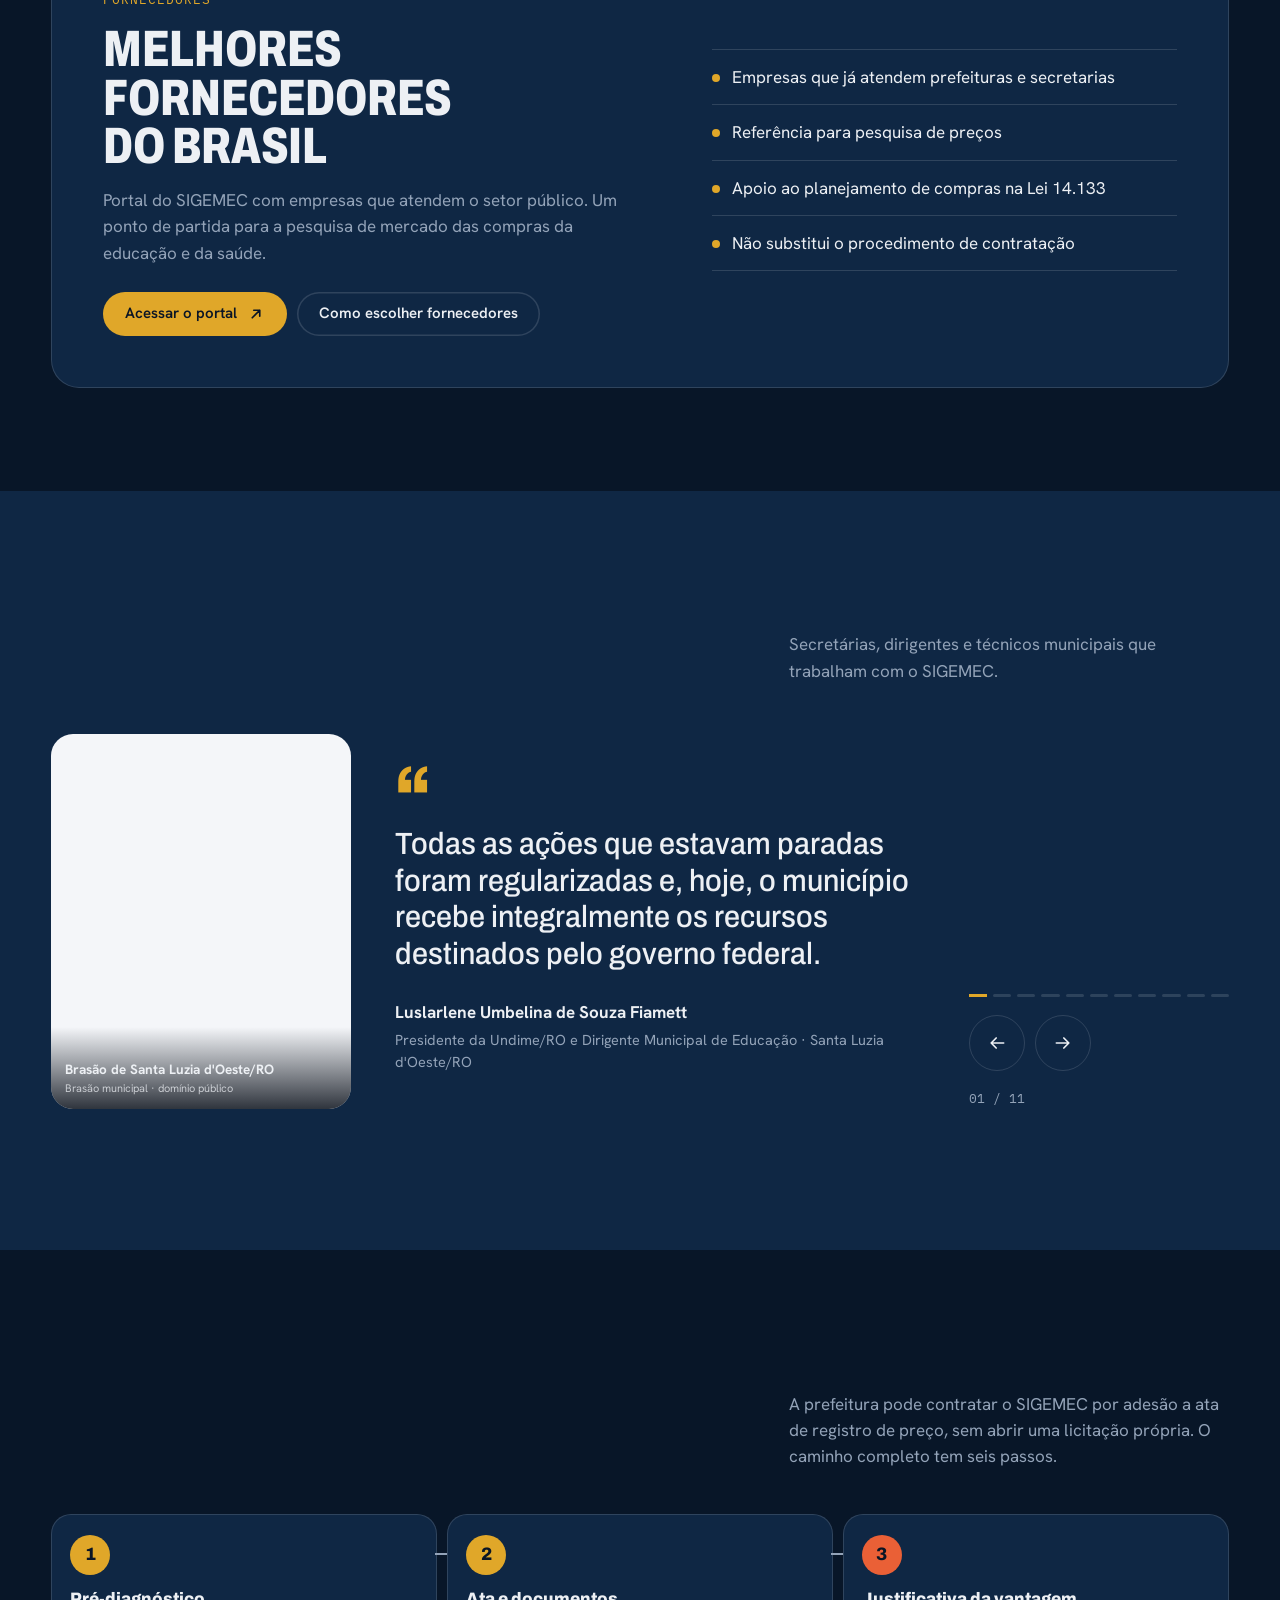
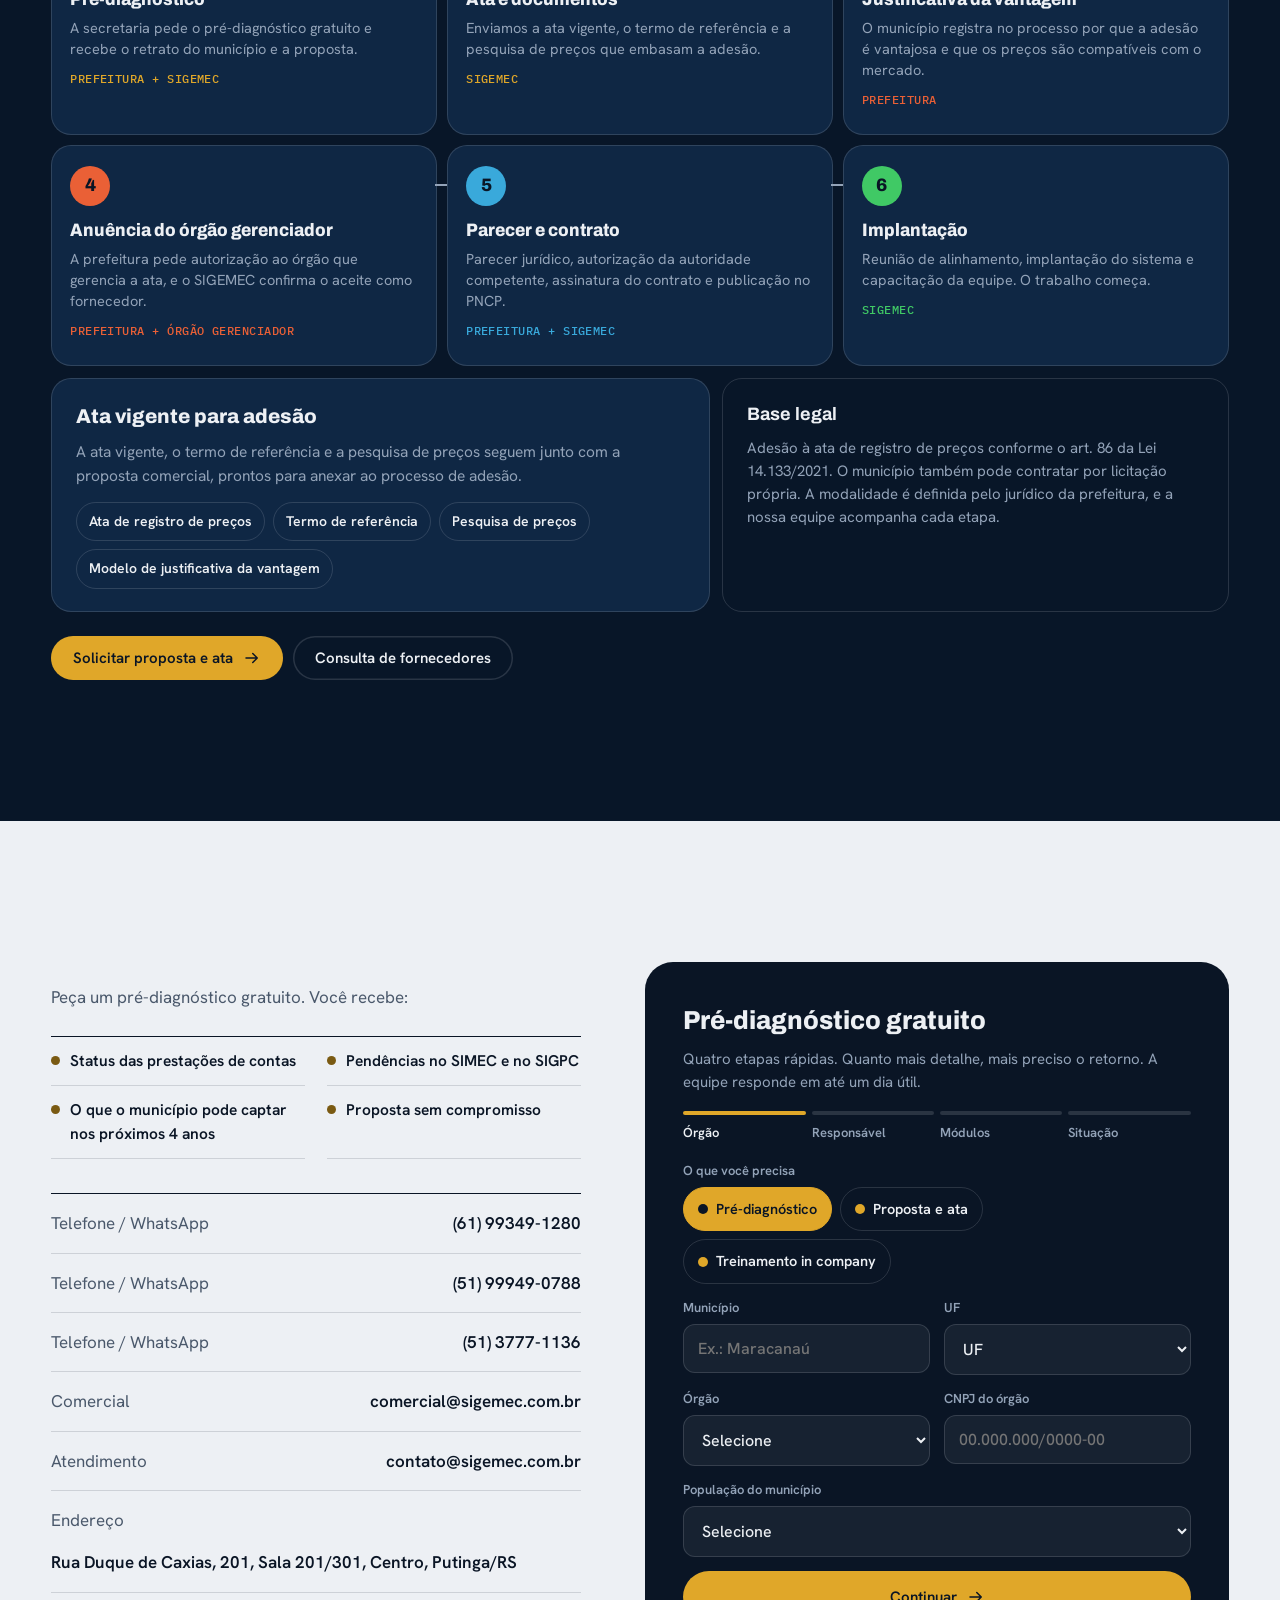
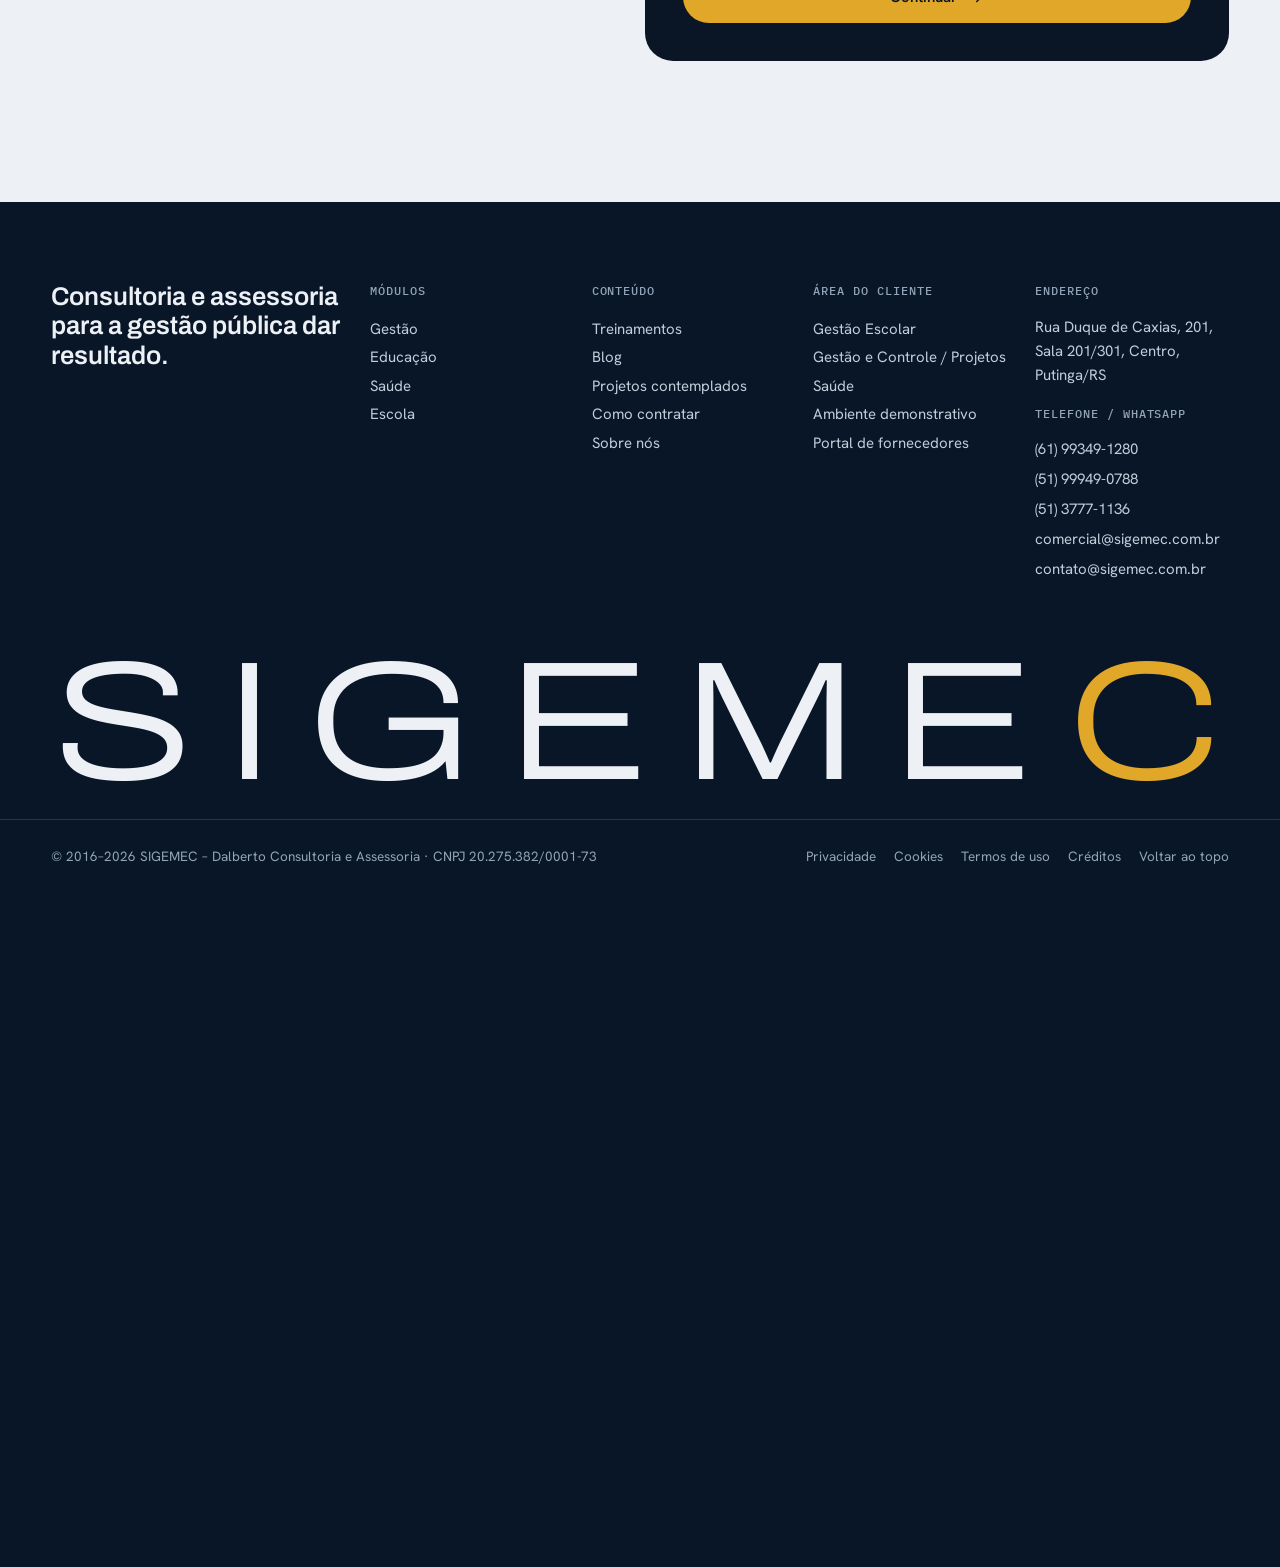
==== commit 6a030093: "Dados conferidos com o site oficial: números, projetos, depoimentos e fundador" ====
--- a/index.html
+++ b/index.html
@@ -72,7 +72,7 @@
           <g class="rg" data-rot="2"><circle cx="300" cy="300" r="170" fill="none" stroke="#39A9DB" stroke-width="22" stroke-dasharray="720 348" stroke-linecap="round"/></g>
           <g class="rg" data-rot="-2.6"><circle cx="300" cy="300" r="114" fill="none" stroke="#40C965" stroke-width="22" stroke-dasharray="460 256" stroke-linecap="round"/></g>
         </svg>
-        <div class="rings-label"><div><b data-ind="recursos" data-fmt="texto">R$ 2,5 bi</b><span class="mono">captados para municípios</span></div></div>
+        <div class="rings-label"><div><b data-ind="recursos" data-fmt="texto">+R$ 2 bi</b><span class="mono">captados para municípios</span></div></div>
       </div>
     </div>
     <nav class="hero-mods" aria-label="Módulos">
@@ -170,12 +170,12 @@
   <div class="wrap">
     <div class="sec-head"><h2>O que já foi feito</h2><p>Números acumulados do grupo em municípios de todas as regiões do país.</p></div>
     <div class="num-grid">
-      <div class="stat"><b>R$&nbsp;<span data-ind="recursos" data-count="2.5" data-dec="1">2,5</span><small>bi</small></b><span>em recursos captados</span></div>
-      <div class="stat"><b><span data-ind="municipios" data-count="500">500</span><small>+</small></b><span>municípios atendidos</span></div>
-      <div class="stat"><b><span data-ind="estados" data-count="18">18</span></b><span>estados do Brasil</span></div>
-      <div class="stat"><b><span data-ind="tecnicos" data-count="15000">15.000</span><small>+</small></b><span>técnicos capacitados</span></div>
-      <div class="stat"><b><span data-ind="cursos" data-count="150">150</span><small>+</small></b><span>cursos realizados</span></div>
-      <div class="stat"><b><span data-ind="satisfacao" data-count="98">98</span><small>%</small></b><span>de satisfação nos treinamentos</span></div>
+      <div class="stat"><b>R$&nbsp;<span data-ind="recursos" data-count="2">2</span><small>bi+</small></b><span>em projetos aprovados e pagos</span></div>
+      <div class="stat"><b><span data-ind="municipios" data-count="250">250</span><small>+</small></b><span>municípios atendidos</span></div>
+      <div class="stat"><b><span data-ind="estados" data-count="17">17</span></b><span>estados do Brasil</span></div>
+      <div class="stat"><b><span data-ind="tecnicos" data-count="3000">3.000</span><small>+</small></b><span>técnicos capacitados</span></div>
+      <div class="stat"><b><span data-ind="anos" data-count="10">10</span><small>anos</small></b><span>de atuação, desde 2016</span></div>
+      <div class="stat"><b><span data-ind="projetos" data-count="18">18</span></b><span>projetos de Educação Infantil pagos</span></div>
     </div>
   </div>
 </section>
@@ -223,7 +223,7 @@
           <div class="av" aria-hidden="true">EC</div>
           <div>
             <h3>Éder Carlos Dalberto</h3>
-            <p>Especialista em programas federais e bacharel em Direito. Fundador da Dalberto Consultoria e Assessoria (desde 2016) e CEO do SIGEMEC Group.</p>
+            <p>Natural de Putinga/RS, licenciado em Ciências Físicas e Biológicas (UNISC) e bacharel em Ciências Contábeis (UNITINS). Foi professor e Dirigente Municipal de Educação antes de fundar o SIGEMEC, em 2016. É CEO do SIGEMEC Group.</p>
           </div>
         </div>
         <div class="press"><b>ISTOÉ</b>Trabalho com municípios destacado na revista ISTOÉ, junho de 2024</div>
@@ -290,7 +290,7 @@
   <div class="wrap">
     <div class="sec-head"><h2>Quem já resolveu</h2><p>Secretárias, dirigentes e técnicos municipais que trabalham com o SIGEMEC.</p></div>
     <div class="q-wrap">
-      <div class="q-stage" id="qStage"><figure class="q is-active"><div class="q-pic sym"><img src="assets/img/pref/santa-luzia.jpg" alt="Brasão de Santa Luzia d&#x27;Oeste/RO" loading="lazy" decoding="async" width="640" height="427"><figcaption class="q-cred"><b>Brasão de Santa Luzia d&#x27;Oeste/RO</b><span>Brasão municipal · domínio público</span></figcaption></div><div class="q-txt"><blockquote>Todas as ações que estavam paradas foram regularizadas e, hoje, o município recebe integralmente os recursos destinados pelo governo federal.</blockquote><div class="q-who"><b>Luslarlene Umbelina de Souza Fiametti</b><span>Presidente da Undime/RO · Santa Luzia d&#x27;Oeste/RO</span></div></div></figure><figure class="q"><div class="q-pic"><img src="assets/img/pref/cachoeirinha.jpg" alt="Estação Experimental do Arroz, Cachoeirinha/RS" loading="lazy" decoding="async" width="640" height="427"><figcaption class="q-cred"><b>Estação Experimental do Arroz, Cachoeirinha/RS</b><span>Foto: André Regius · CC BY-SA 3.0</span></figcaption></div><div class="q-txt"><blockquote>Conseguimos regularizar várias pendências dentro do SIMEC, o que trouxe recursos que nos permitiram qualificar a nossa educação municipal.</blockquote><div class="q-who"><b>Isabel Fonseca</b><span>Secretária de Educação · Cachoeirinha/RS</span></div></div></figure><figure class="q"><div class="q-pic"><img src="assets/img/pref/santo-antonio.jpg" alt="Prefeitura Municipal de Santo Antônio da Patrulha/RS" loading="lazy" decoding="async" width="640" height="427"><figcaption class="q-cred"><b>Prefeitura Municipal de Santo Antônio da Patrulha/RS</b><span>Foto: Paulo rsmenezes · CC BY-SA 3.0 BR</span></figcaption></div><div class="q-txt"><blockquote>Pedidos e ações recém-cadastrados e já fomos contemplados.</blockquote><div class="q-who"><b>Dalva Maria de Carli</b><span>Secretária Municipal de Educação · Santo Antônio da Patrulha/RS</span></div></div></figure><figure class="q"><div class="q-pic sym"><img src="assets/img/pref/uniao-da-serra.jpg" alt="Brasão de União da Serra/RS" loading="lazy" decoding="async" width="640" height="427"><figcaption class="q-cred"><b>Brasão de União da Serra/RS</b><span>Brasão municipal · domínio público</span></figcaption></div><div class="q-txt"><blockquote>Abriu horizontes para coisas em que estávamos totalmente perdidos. A equipe, sempre atenciosa, nos dá segurança.</blockquote><div class="q-who"><b>Liandra Taufe</b><span>Secretária Municipal de Educação · União da Serra/RS</span></div></div></figure><figure class="q"><div class="q-pic"><img src="assets/img/pref/maracanau.jpg" alt="Lagoa de Maracanaú/CE" loading="lazy" decoding="async" width="640" height="427"><figcaption class="q-cred"><b>Lagoa de Maracanaú/CE</b><span>Foto: Maracanauense · CC BY-SA 4.0</span></figcaption></div><div class="q-txt"><blockquote>Capacitação excelente e eficaz. A forma de condução foi muito otimizada. Foi maravilhoso… Parabéns!</blockquote><div class="q-who"><b>Gleíza Guerra de Assis Braga</b><span>Secretária Municipal de Educação · Maracanaú/CE</span></div></div></figure><figure class="q"><div class="q-pic"><img src="assets/img/pref/boa-viagem.jpg" alt="Prefeitura Municipal de Boa Viagem/CE" loading="lazy" decoding="async" width="640" height="427"><figcaption class="q-cred"><b>Prefeitura Municipal de Boa Viagem/CE</b><span>Foto: Macílio Gomes · CC BY 3.0</span></figcaption></div><div class="q-txt"><blockquote>O curso que participei contribuiu bastante para o melhoramento e desempenho de minhas atividades diárias junto aos sistemas do governo federal. Parabéns Eder Carlos!</blockquote><div class="q-who"><b>Alex Sandro Lima</b><span>Técnico Municipal · Boa Viagem/CE</span></div></div></figure><figure class="q"><div class="q-pic sym"><img src="assets/img/pref/pinhal-grande.jpg" alt="Brasão de Pinhal Grande/RS" loading="lazy" decoding="async" width="640" height="427"><figcaption class="q-cred"><b>Brasão de Pinhal Grande/RS</b><span>Brasão municipal · domínio público</span></figcaption></div><div class="q-txt"><blockquote>O treinamento on-line com o instrutor Eder Carlos foi excelente, agregou muito e sanou várias dúvidas, foi ótimo!</blockquote><div class="q-who"><b>Larissa Gertrudes Martins</b><span>Prefeitura Municipal de Pinhal Grande/RS · treinamento online</span></div></div></figure><figure class="q"><div class="q-pic sym"><img src="assets/img/pref/frei-miguelinho.jpg" alt="Bandeira de Frei Miguelinho/PE" loading="lazy" decoding="async" width="640" height="427"><figcaption class="q-cred"><b>Bandeira de Frei Miguelinho/PE</b><span>Associação Municipalista de Pernambuco · CC BY-SA 4.0</span></figcaption></div><div class="q-txt"><blockquote>Já conheço o seu trabalho e em cada nova formação eu aprendo algo novo. Pontualidade excelente, falou mais devagar e as dúvidas sanadas. Como sempre você dá um show de conhecimento. Nota mil.</blockquote><div class="q-who"><b>Lenilda Campos</b><span>Prefeitura Municipal de Frei Miguelinho/PE</span></div></div></figure><figure class="q"><div class="q-pic"><img src="assets/img/pref/tiangua.jpg" alt="Catedral de Senhora Santana, Tianguá/CE" loading="lazy" decoding="async" width="640" height="427"><figcaption class="q-cred"><b>Catedral de Senhora Santana, Tianguá/CE</b><span>Foto: Derbsonfrota · CC BY-SA 3.0</span></figcaption></div><div class="q-txt"><blockquote>Ele é muito didático, paciente, franco, direto… responde a todas as perguntas, sem exceção. (…) No meu município há muitas pendências e eu tenho certeza que agora iremos trabalhar com mais segurança!</blockquote><div class="q-who"><b>Lucia de Fatima Feitoza Freire</b><span>Articuladora do PAR · Tianguá/CE</span></div></div></figure><figure class="q"><div class="q-pic"><img src="assets/img/pref/igarassu.jpg" alt="Centro histórico de Igarassu/PE" loading="lazy" decoding="async" width="640" height="427"><figcaption class="q-cred"><b>Centro histórico de Igarassu/PE</b><span>Foto: Elvis Boaventura · CC BY 3.0</span></figcaption></div><div class="q-txt"><blockquote>Parabéns Eder. Você foi excelente! Transmitiu o assunto abordado de forma muito esclarecedora. Saímos do curso com os neurônios fervendo e com muita vontade de colocar em prática tudo o que aprendemos…</blockquote><div class="q-who"><b>Silene Maria Bandeira de Melo Trindade</b><span>Secretária Municipal de Educação · Igarassu/PE</span></div></div></figure><figure class="q"><div class="q-pic"><img src="assets/img/pref/itaitinga.jpg" alt="Serra de Itaitinga/CE" loading="lazy" decoding="async" width="640" height="427"><figcaption class="q-cred"><b>Serra de Itaitinga/CE</b><span>Foto: Lourenco e Silva · CC BY-SA 3.0</span></figcaption></div><div class="q-txt"><blockquote>Quero parabenizar ao instrutor do curso, por total domínio em tudo que foi apresentado, muito grata Eder, por ter nos dado essa oportunidade de participar de seu treinamento aqui em Fortaleza.</blockquote><div class="q-who"><b>Adriana Maria Aguiar Silva</b><span>Especialista em AEE · Itaitinga/CE</span></div></div></figure></div>
+      <div class="q-stage" id="qStage"><figure class="q is-active"><div class="q-pic sym"><img src="assets/img/pref/santa-luzia.jpg" alt="Brasão de Santa Luzia d&#x27;Oeste/RO" loading="lazy" decoding="async" width="640" height="427"><figcaption class="q-cred"><b>Brasão de Santa Luzia d&#x27;Oeste/RO</b><span>Brasão municipal · domínio público</span></figcaption></div><div class="q-txt"><blockquote>Todas as ações que estavam paradas foram regularizadas e, hoje, o município recebe integralmente os recursos destinados pelo governo federal.</blockquote><div class="q-who"><b>Luslarlene Umbelina de Souza Fiamett</b><span>Presidente da Undime/RO e Dirigente Municipal de Educação · Santa Luzia d&#x27;Oeste/RO</span></div></div></figure><figure class="q"><div class="q-pic"><img src="assets/img/pref/cachoeirinha.jpg" alt="Estação Experimental do Arroz, Cachoeirinha/RS" loading="lazy" decoding="async" width="640" height="427"><figcaption class="q-cred"><b>Estação Experimental do Arroz, Cachoeirinha/RS</b><span>Foto: André Regius · CC BY-SA 3.0</span></figcaption></div><div class="q-txt"><blockquote>Após a contratação da empresa Sigemec, conseguimos regularizar várias pendências dentro do SIMEC, o que trouxe grande benefício para o nosso município e recursos que nos permitiram qualificar a nossa educação municipal.</blockquote><div class="q-who"><b>Isabel Fonseca</b><span>Secretária de Educação · Cachoeirinha/RS</span></div></div></figure><figure class="q"><div class="q-pic"><img src="assets/img/pref/santo-antonio.jpg" alt="Prefeitura Municipal de Santo Antônio da Patrulha/RS" loading="lazy" decoding="async" width="640" height="427"><figcaption class="q-cred"><b>Prefeitura Municipal de Santo Antônio da Patrulha/RS</b><span>Foto: Paulo rsmenezes · CC BY-SA 3.0 BR</span></figcaption></div><div class="q-txt"><blockquote>Obrigada, Eder Carlos Dalberto, por todo apoio e orientação. Pedidos e ações recém cadastrados e já fomos contemplados. Maravilha!</blockquote><div class="q-who"><b>Dalva Maria de Carli</b><span>Secretária Municipal de Educação · Santo Antônio da Patrulha/RS</span></div></div></figure><figure class="q"><div class="q-pic sym"><img src="assets/img/pref/uniao-da-serra.jpg" alt="Brasão de União da Serra/RS" loading="lazy" decoding="async" width="640" height="427"><figcaption class="q-cred"><b>Brasão de União da Serra/RS</b><span>Brasão municipal · domínio público</span></figcaption></div><div class="q-txt"><blockquote>Muito esclarecedor, atendeu minhas expectativas, abriu horizontes para algumas coisas que estávamos totalmente perdidos. (…) Parabenizo também toda equipe, que sempre atenciosa nos dá segurança.</blockquote><div class="q-who"><b>Liandra Taufe</b><span>Secretária Municipal de Educação · União da Serra/RS</span></div></div></figure><figure class="q"><div class="q-pic"><img src="assets/img/pref/maracanau.jpg" alt="Lagoa de Maracanaú/CE" loading="lazy" decoding="async" width="640" height="427"><figcaption class="q-cred"><b>Lagoa de Maracanaú/CE</b><span>Foto: Maracanauense · CC BY-SA 4.0</span></figcaption></div><div class="q-txt"><blockquote>Capacitação excelente e eficaz. A forma de condução foi muito otimizada. Foi maravilhoso… Parabéns!</blockquote><div class="q-who"><b>Gleíza Guerra de Assis Braga</b><span>Secretária Municipal de Educação · Maracanaú/CE</span></div></div></figure><figure class="q"><div class="q-pic"><img src="assets/img/pref/boa-viagem.jpg" alt="Prefeitura Municipal de Boa Viagem/CE" loading="lazy" decoding="async" width="640" height="427"><figcaption class="q-cred"><b>Prefeitura Municipal de Boa Viagem/CE</b><span>Foto: Macílio Gomes · CC BY 3.0</span></figcaption></div><div class="q-txt"><blockquote>O curso que participei contribuiu bastante para o melhoramento e desempenho de minhas atividades diárias junto aos sistemas do governo federal. Parabéns Eder Carlos!</blockquote><div class="q-who"><b>Alex Sandro Lima</b><span>Prefeitura Municipal de Boa Viagem/CE</span></div></div></figure><figure class="q"><div class="q-pic sym"><img src="assets/img/pref/pinhal-grande.jpg" alt="Brasão de Pinhal Grande/RS" loading="lazy" decoding="async" width="640" height="427"><figcaption class="q-cred"><b>Brasão de Pinhal Grande/RS</b><span>Brasão municipal · domínio público</span></figcaption></div><div class="q-txt"><blockquote>O TREINAMENTO ON-LINE com o instrutor Eder Carlos foi excelente, agregou muito e sanou várias dúvidas, foi ótimo!</blockquote><div class="q-who"><b>Larissa Gertrudes Martins</b><span>Prefeitura Municipal de Pinhal Grande/RS</span></div></div></figure><figure class="q"><div class="q-pic sym"><img src="assets/img/pref/frei-miguelinho.jpg" alt="Bandeira de Frei Miguelinho/PE" loading="lazy" decoding="async" width="640" height="427"><figcaption class="q-cred"><b>Bandeira de Frei Miguelinho/PE</b><span>Associação Municipalista de Pernambuco · CC BY-SA 4.0</span></figcaption></div><div class="q-txt"><blockquote>Já conheço o seu trabalho e em cada nova formação eu aprendo algo novo. Pontualidade excelente, falou mais devagar e as dúvidas sanadas. Como sempre você dá um show de conhecimento. Nota mil.</blockquote><div class="q-who"><b>Lenilda Campos</b><span>Prefeitura Municipal de Frei Miguelinho/PE</span></div></div></figure><figure class="q"><div class="q-pic"><img src="assets/img/pref/tiangua.jpg" alt="Catedral de Senhora Santana, Tianguá/CE" loading="lazy" decoding="async" width="640" height="427"><figcaption class="q-cred"><b>Catedral de Senhora Santana, Tianguá/CE</b><span>Foto: Derbsonfrota · CC BY-SA 3.0</span></figcaption></div><div class="q-txt"><blockquote>Ele é muito didático, paciente, franco, direto… responde a todas as perguntas, sem exceção. (…) No meu município há muitas pendências e eu tenho certeza que agora iremos trabalhar com mais segurança!</blockquote><div class="q-who"><b>Lucia de Fatima Feitoza Freire</b><span>Articuladora do PAR · Tianguá/CE</span></div></div></figure><figure class="q"><div class="q-pic"><img src="assets/img/pref/igarassu.jpg" alt="Centro histórico de Igarassu/PE" loading="lazy" decoding="async" width="640" height="427"><figcaption class="q-cred"><b>Centro histórico de Igarassu/PE</b><span>Foto: Elvis Boaventura · CC BY 3.0</span></figcaption></div><div class="q-txt"><blockquote>Parabéns Eder. Você foi excelente! Transmitiu o assunto abordado de forma muito esclarecedora. Saímos do curso com os neurônios fervendo e com muita vontade de colocar em prática tudo o que aprendemos…</blockquote><div class="q-who"><b>Silene Maria Bandeira de Melo Trindade</b><span>Secretária Municipal de Educação · Igarassu/PE</span></div></div></figure><figure class="q"><div class="q-pic"><img src="assets/img/pref/itaitinga.jpg" alt="Serra de Itaitinga/CE" loading="lazy" decoding="async" width="640" height="427"><figcaption class="q-cred"><b>Serra de Itaitinga/CE</b><span>Foto: Lourenco e Silva · CC BY-SA 3.0</span></figcaption></div><div class="q-txt"><blockquote>Quero parabenizar ao instrutor do curso, por total domínio em tudo que foi apresentado, muito grata Eder, por ter nos dado essa oportunidade de participar de seu treinamento aqui em Fortaleza.</blockquote><div class="q-who"><b>Adriana Maria Aguiar Silva</b><span>Especialista em AEE · Itaitinga/CE</span></div></div></figure></div>
       <div class="q-nav">
         <div class="q-dots" id="qDots"></div>
         <div class="q-btns">
@@ -593,6 +593,6 @@
 <script src="assets/vendor/ScrollTrigger.min.js?v=489bcf6d" defer></script>
 <script src="assets/vendor/lenis.min.js?v=44dcd10f" defer></script>
 <script src="assets/blog.js?v=a0b591d7" defer></script>
-<script src="assets/site.js?v=79e65387" defer></script>
+<script src="assets/site.js?v=09f484a5" defer></script>
 </body>
 </html>
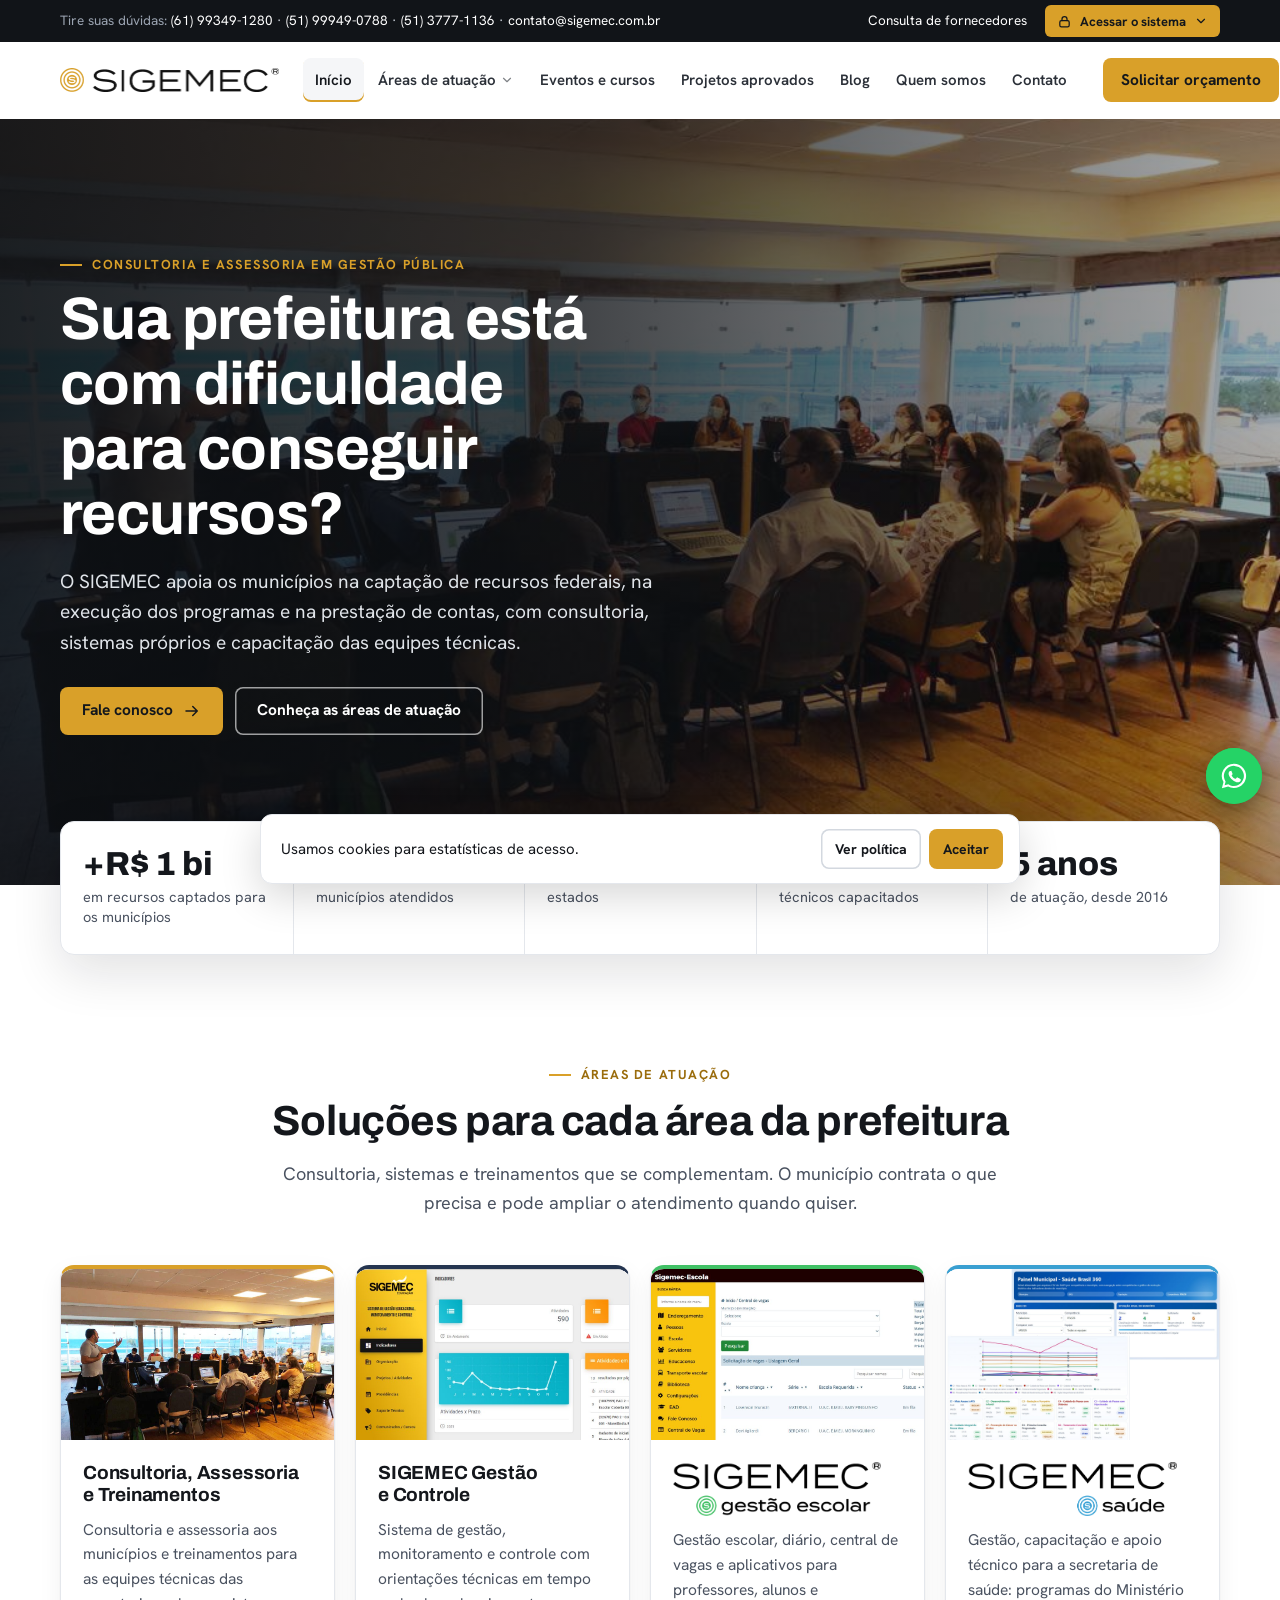
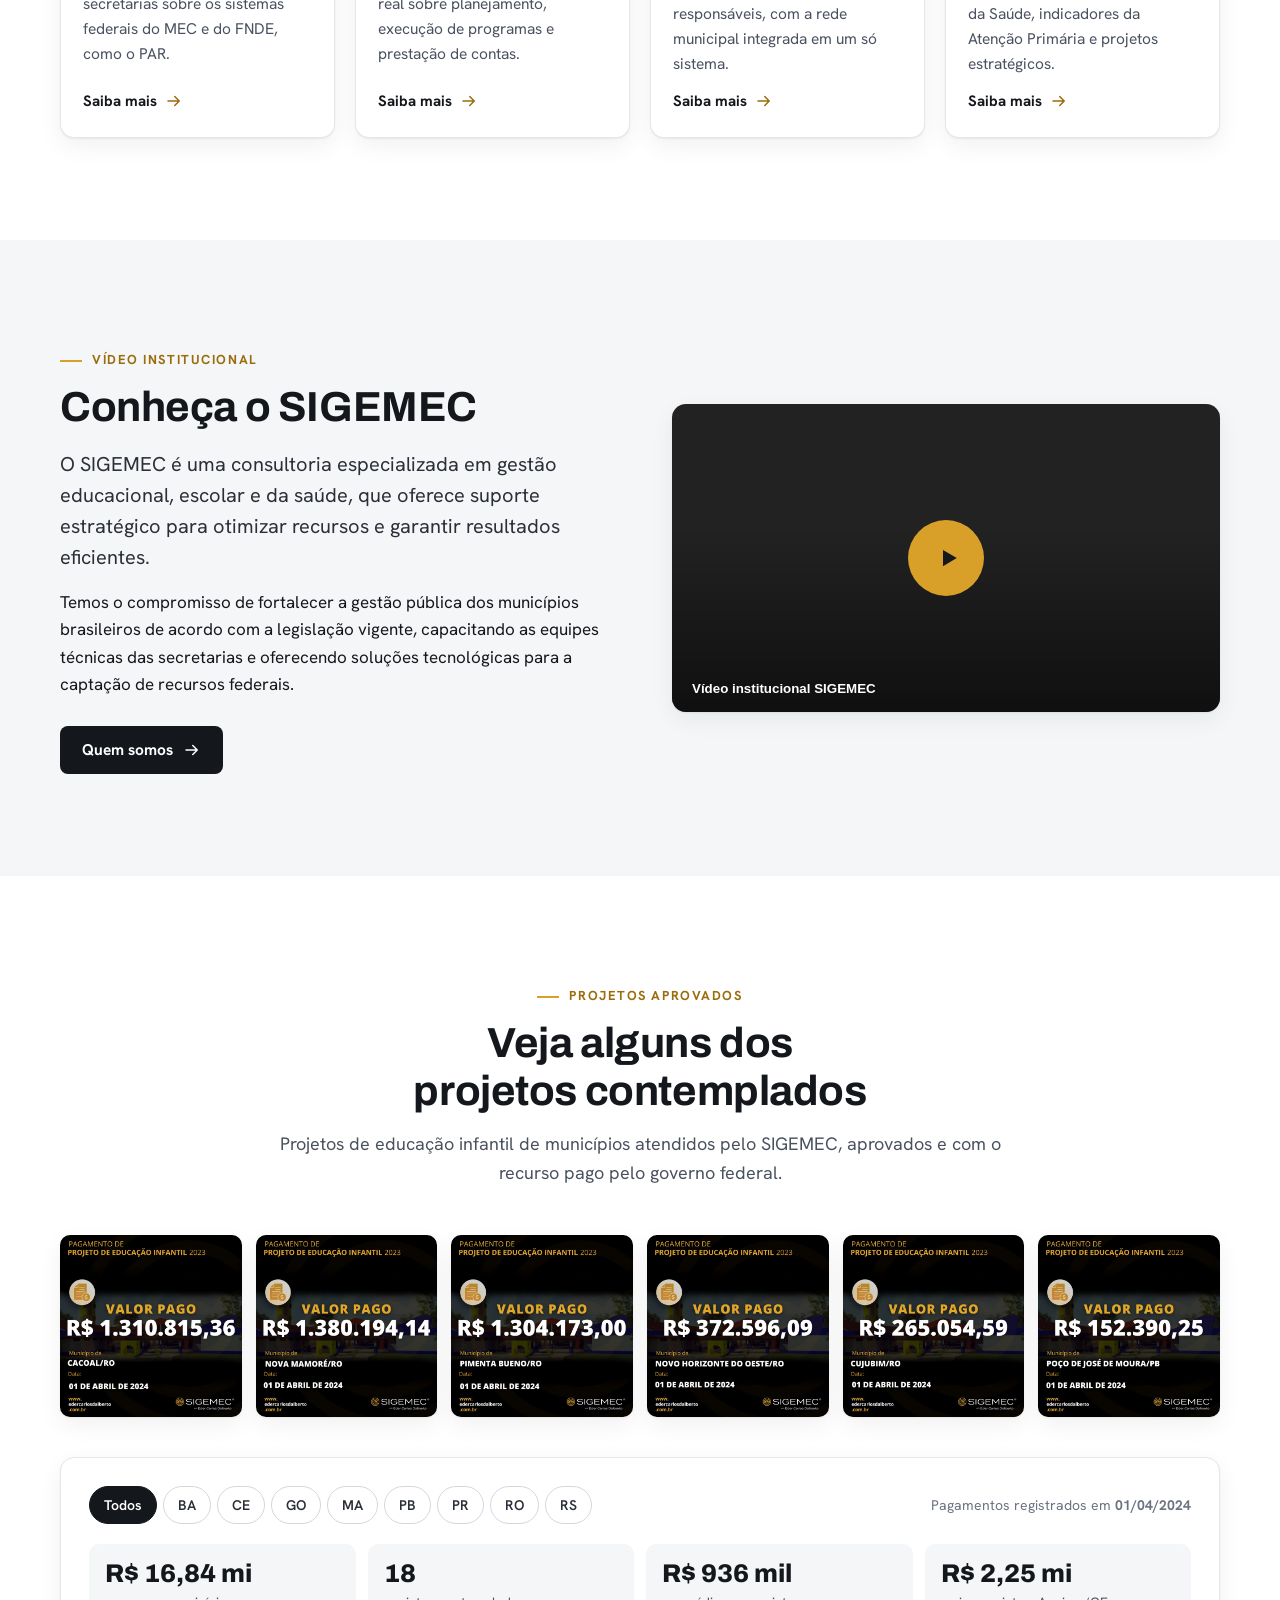
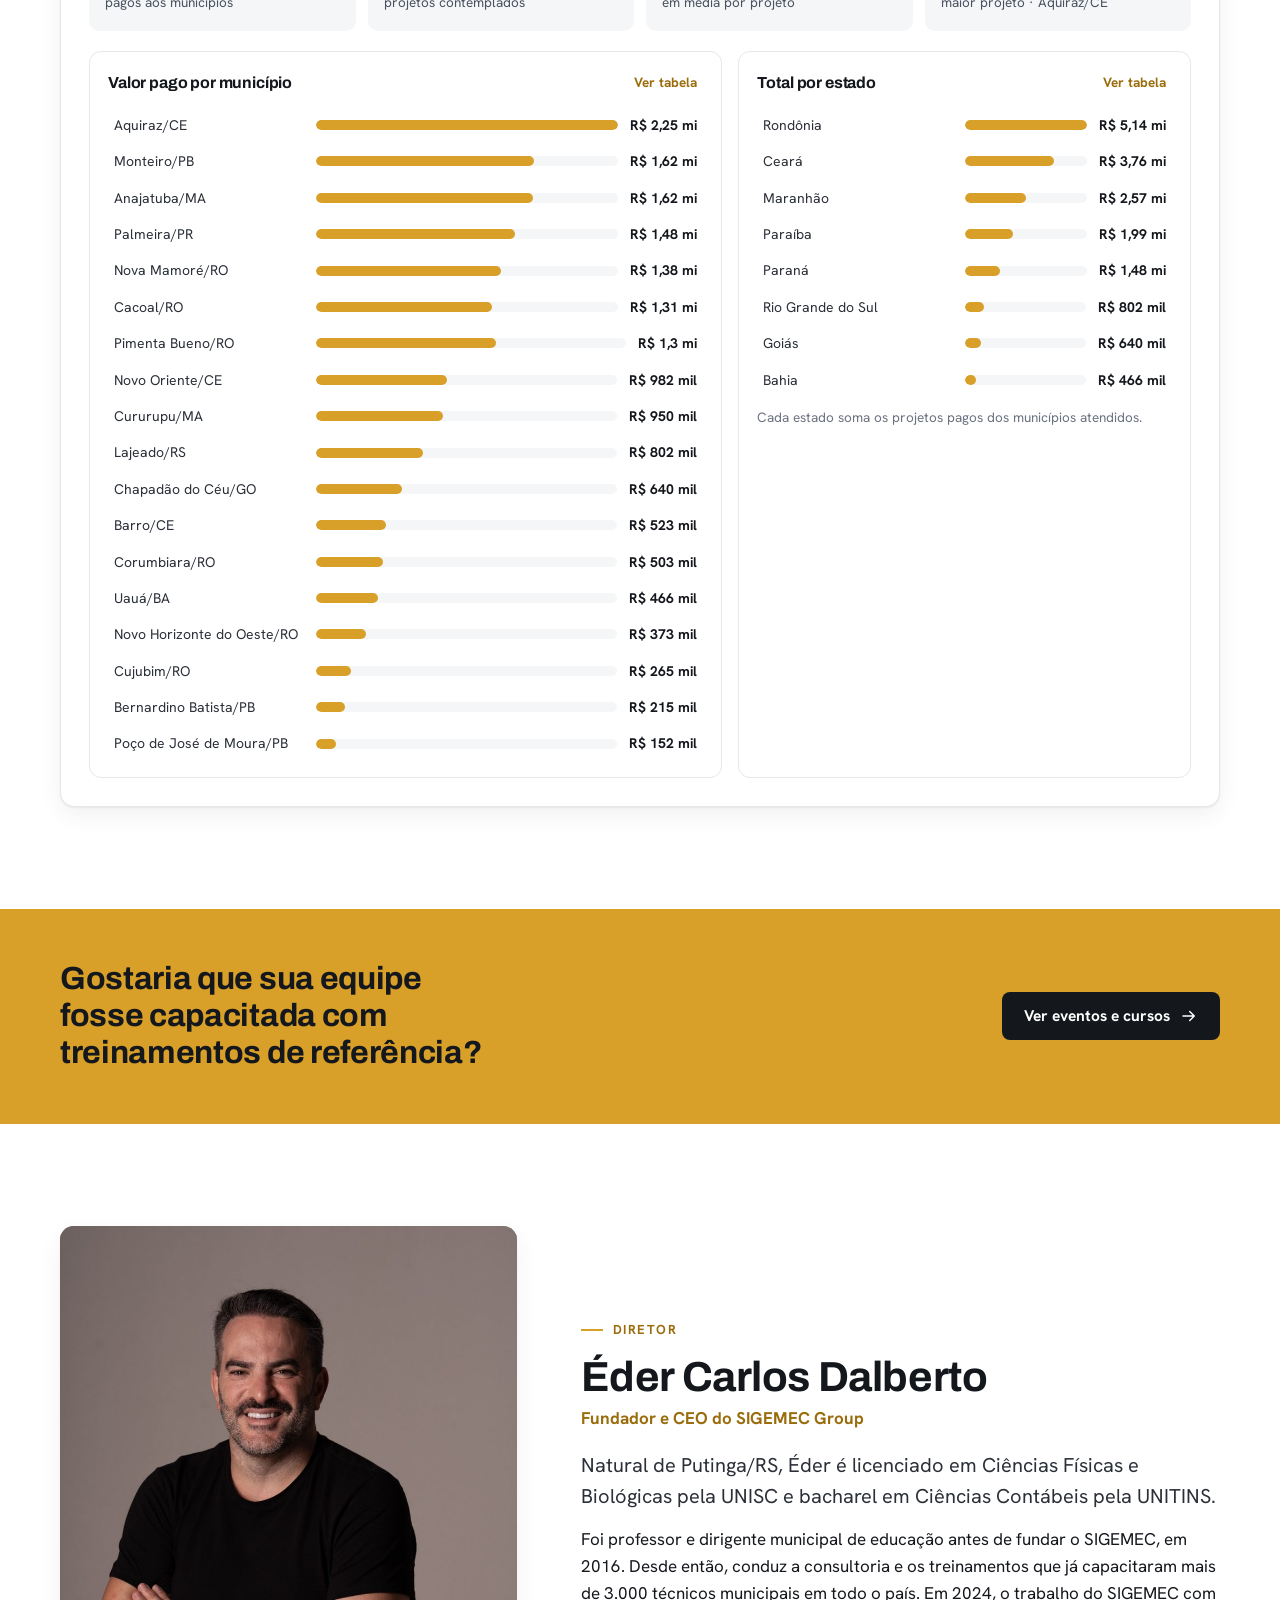
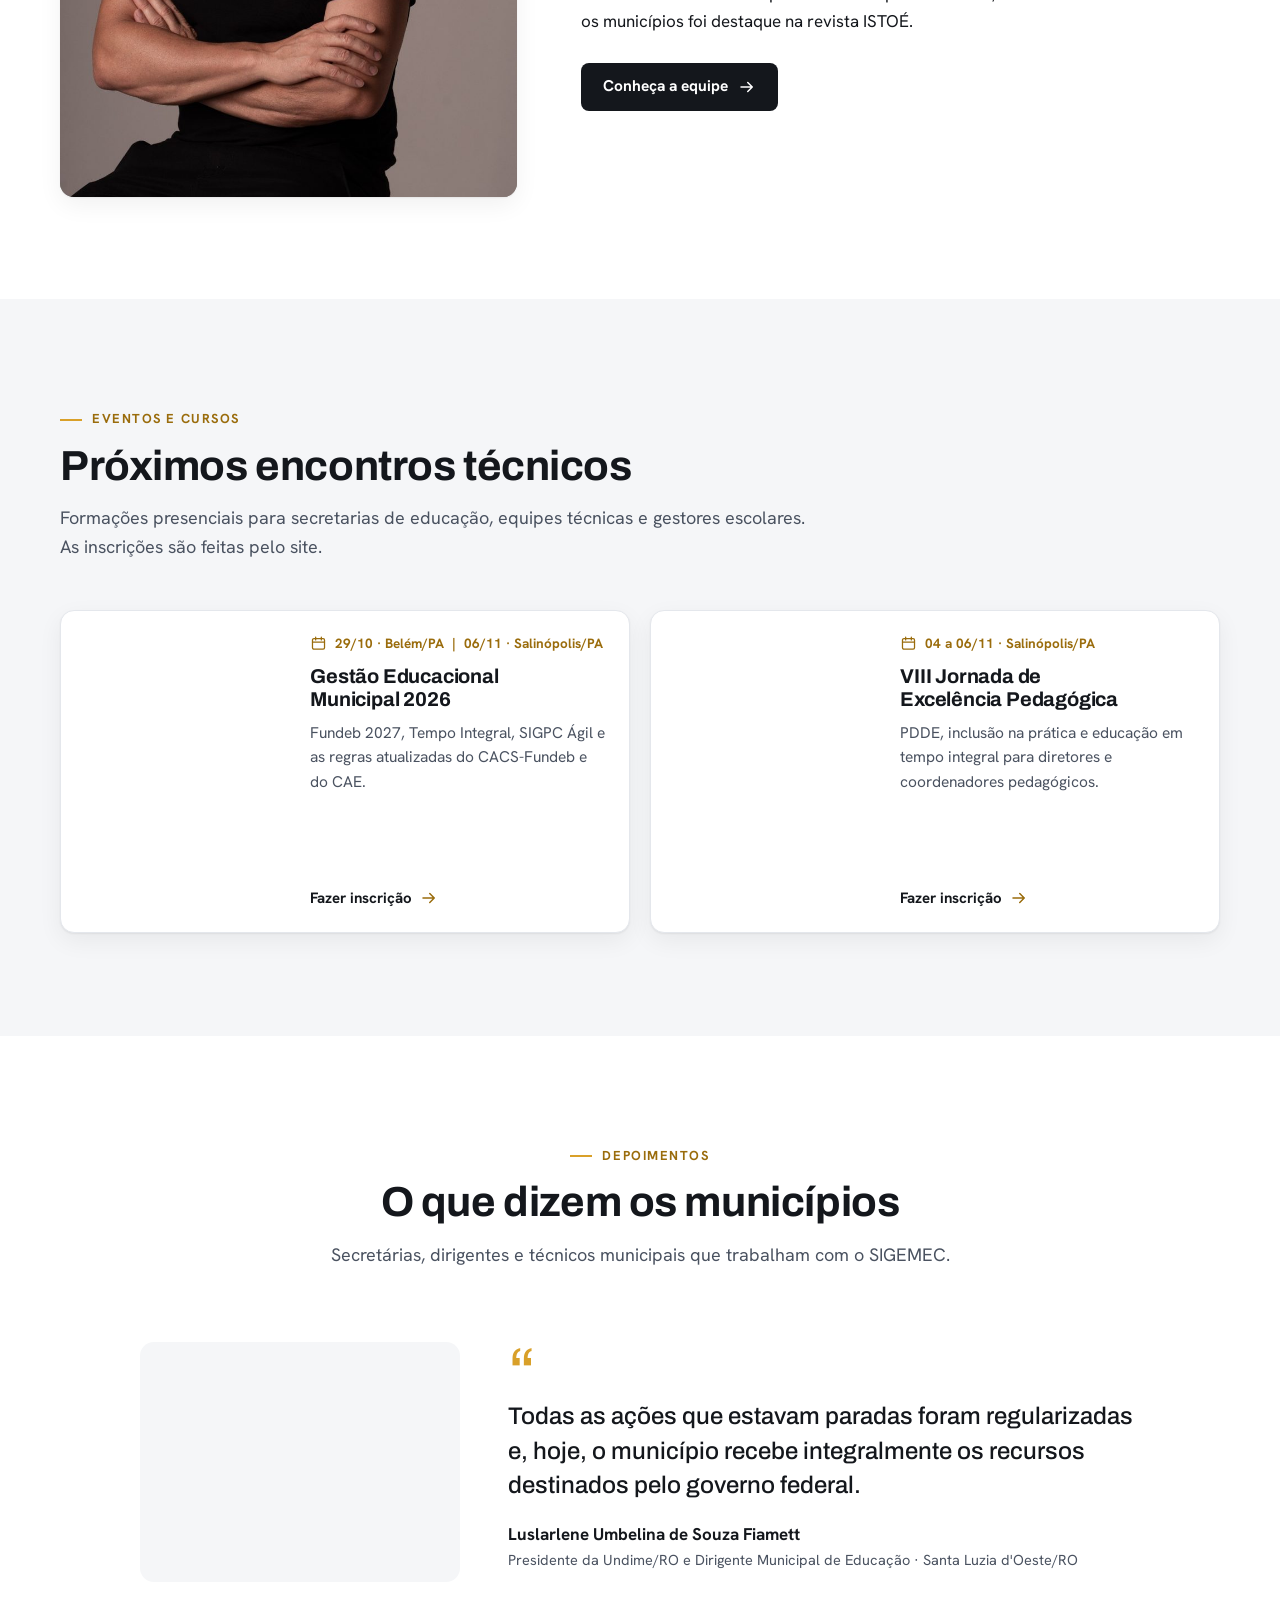
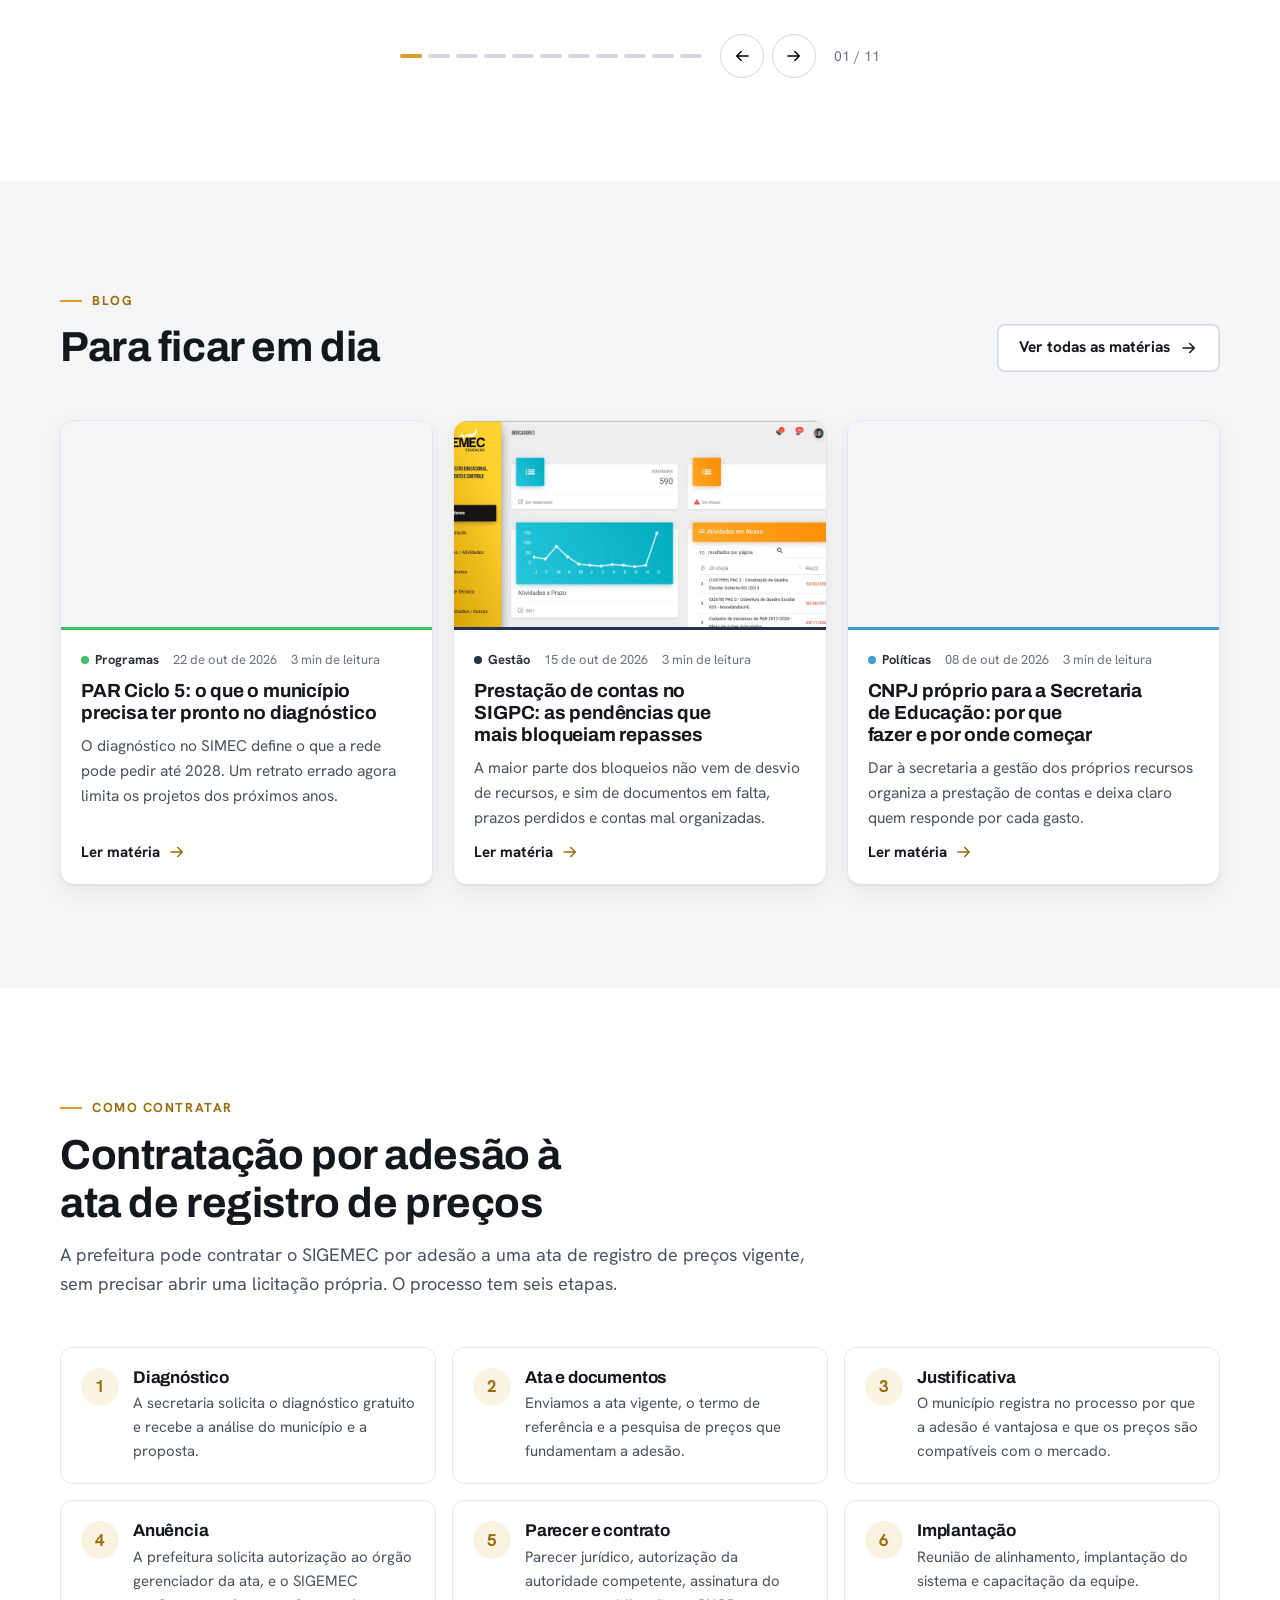
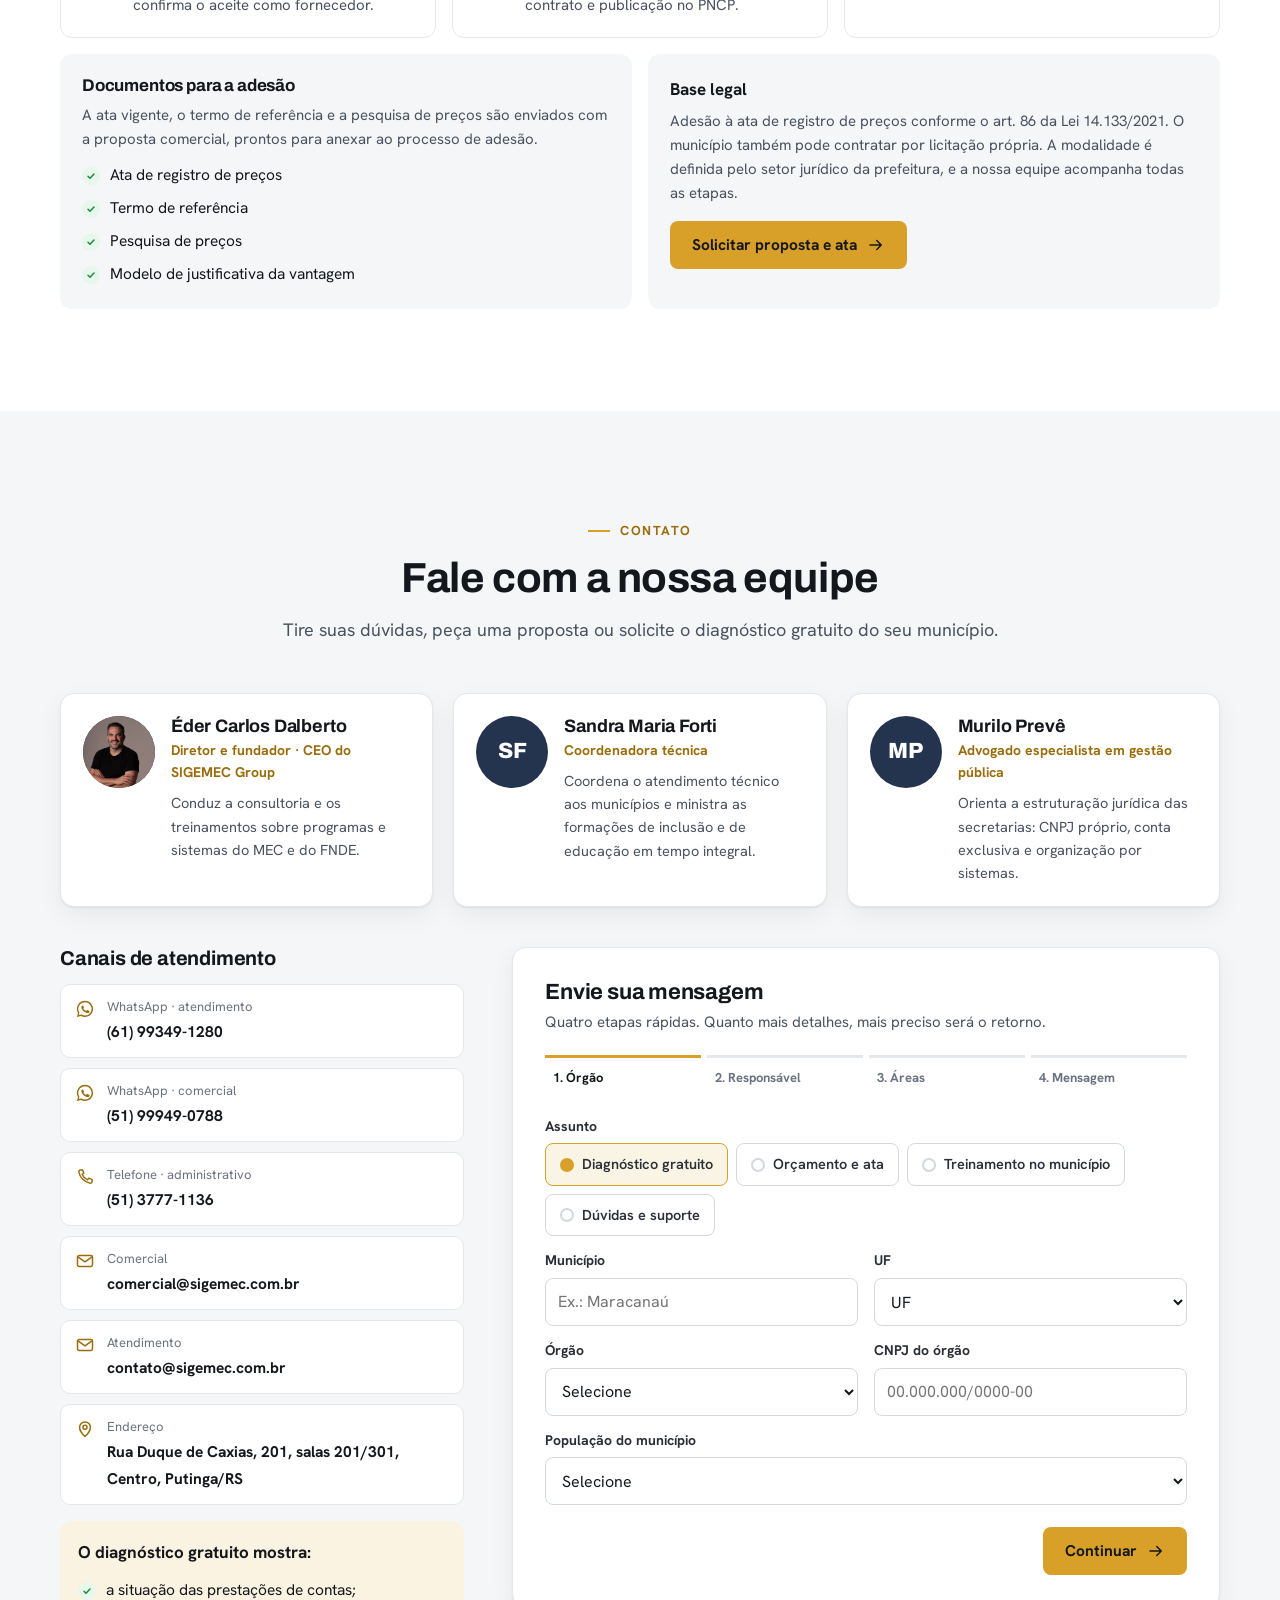
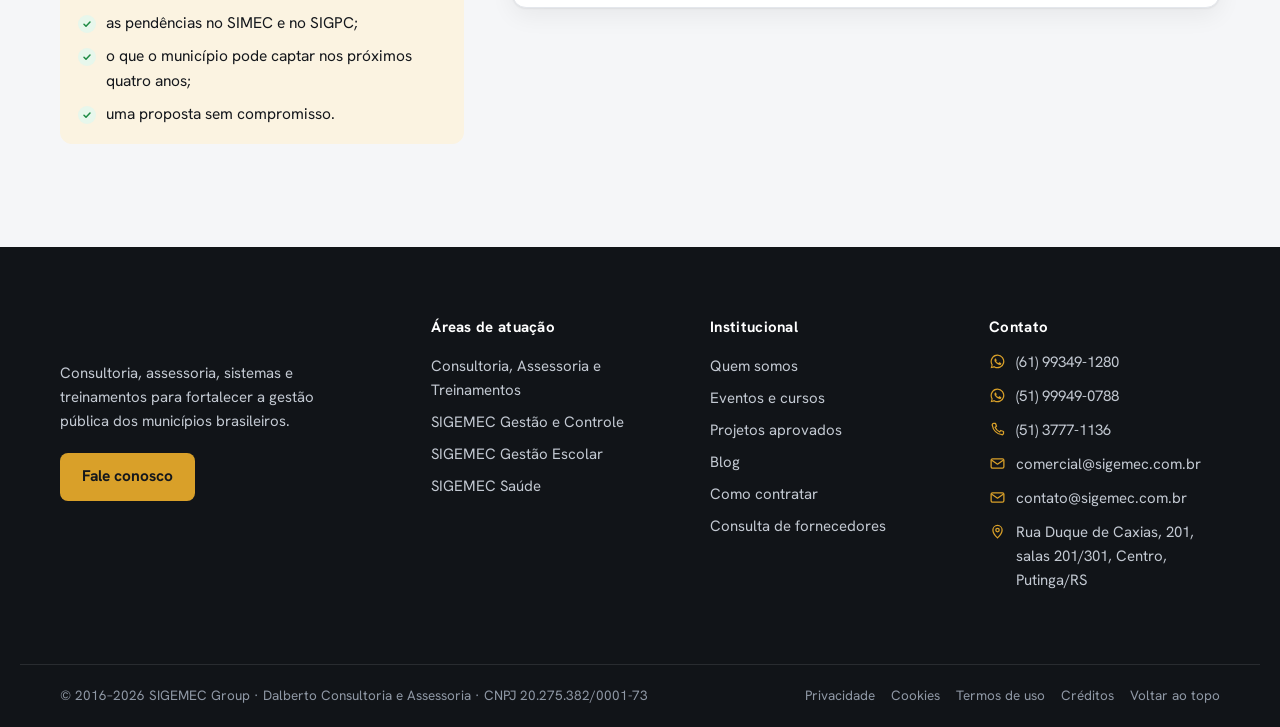
==== commit 42a77250: "Novo layout com a identidade oficial, áreas de atuação, equipe nos contatos, inscrição sem venda e e" ====
--- a/index.html
+++ b/index.html
@@ -4,29 +4,32 @@
 <meta charset="utf-8">
 <meta name="robots" content="noindex, nofollow">
 <meta name="viewport" content="width=device-width, initial-scale=1, viewport-fit=cover">
-<title>SIGEMEC Group</title>
+<title>SIGEMEC Group · Consultoria e assessoria para municípios</title>
 <meta http-equiv="Content-Security-Policy" content="default-src 'self'; script-src 'self'; style-src 'self'; style-src-attr 'unsafe-inline'; font-src 'self'; img-src 'self' data: https://img.youtube.com; frame-src https://www.youtube-nocookie.com; connect-src 'self' https://formspree.io; form-action 'self' mailto:; base-uri 'self'; object-src 'none'; upgrade-insecure-requests">
 <meta name="referrer" content="strict-origin-when-cross-origin">
-<meta name="description" content="Consultoria e assessoria em gestão pública para municípios: captação de recursos federais, educação, saúde e gestão escolar.">
-<meta name="theme-color" content="#081628">
-<meta property="og:title" content="SIGEMEC Group">
-<meta property="og:description" content="Consultoria e assessoria em gestão pública para municípios: captação de recursos federais, educação, saúde e gestão escolar.">
+<meta name="description" content="Consultoria, assessoria, sistemas e treinamentos para municípios captarem recursos federais, executarem os programas e prestarem contas no prazo.">
+<meta name="theme-color" content="#ffffff">
+<meta property="og:title" content="SIGEMEC Group · Consultoria e assessoria para municípios">
+<meta property="og:description" content="Consultoria, assessoria, sistemas e treinamentos para municípios captarem recursos federais, executarem os programas e prestarem contas no prazo.">
 <meta property="og:type" content="website">
 <meta property="og:locale" content="pt_BR">
-<link rel="icon" href="assets/img/favicon.svg" type="image/svg+xml">
-<link rel="preload" href="assets/fonts/Archivo-4c18bbf2.woff2" as="font" type="font/woff2" crossorigin>
+<meta property="og:image" content="assets/img/consultoria-reuniao.jpg">
+<link rel="icon" href="assets/img/simbolo-64.png" type="image/png">
+<link rel="apple-touch-icon" href="assets/img/simbolo-128.png">
+<link rel="preload" href="assets/fonts/HankenGrotesk-325f4213.woff2" as="font" type="font/woff2" crossorigin>
 <link rel="stylesheet" href="assets/fonts.css?v=cfb75adc">
-<link rel="stylesheet" href="assets/site.css?v=5158e54e">
+<link rel="stylesheet" href="assets/site.css?v=c24bb777">
 </head>
-<body>
+<body data-page="inicio">
 <svg width="0" height="0" style="position:absolute" aria-hidden="true"><defs>
-<symbol id="m-group" viewBox="0 0 100 100"><circle cx="50" cy="50" r="45" fill="none" stroke="currentColor" stroke-width="6"/><circle cx="50" cy="50" r="33" fill="none" stroke="currentColor" stroke-width="6"/><circle cx="50" cy="50" r="21" fill="none" stroke="currentColor" stroke-width="6"/><path d="M57 41.5c-1.6-2.6-4.2-3.8-7.2-3.8-3.8 0-6.6 2-6.6 5 0 7.2 14.6 3.6 14.6 11.6 0 3.4-3.2 5.9-7.8 5.9-3.4 0-6.2-1.4-7.8-4.2" fill="none" stroke="currentColor" stroke-width="4.2" stroke-linecap="round"/></symbol>
-<symbol id="m-gestao" viewBox="0 0 100 100"><circle cx="50" cy="50" r="45" fill="none" stroke="currentColor" stroke-width="6"/><circle cx="50" cy="50" r="33" fill="none" stroke="currentColor" stroke-width="6" stroke-dasharray="155 52" transform="rotate(-90 50 50)"/><circle cx="50" cy="50" r="21" fill="none" stroke="currentColor" stroke-width="6"/><circle cx="50" cy="50" r="7" fill="currentColor"/></symbol>
-<symbol id="m-edu" viewBox="0 0 100 100"><path d="M5 74a45 45 0 0 1 90 0" fill="none" stroke="currentColor" stroke-width="6"/><path d="M17 74a33 33 0 0 1 66 0" fill="none" stroke="currentColor" stroke-width="6"/><path d="M29 74a21 21 0 0 1 42 0" fill="none" stroke="currentColor" stroke-width="6"/><path d="M41 74a9 9 0 0 1 18 0z" fill="currentColor"/><path d="M2 86h96" stroke="currentColor" stroke-width="6"/></symbol>
-<symbol id="m-sau" viewBox="0 0 100 100"><circle cx="50" cy="50" r="45" fill="none" stroke="currentColor" stroke-width="6"/><circle cx="50" cy="50" r="33" fill="none" stroke="currentColor" stroke-width="6" stroke-dasharray="44 8"/><path d="M43 30h14v13h13v14H57v13H43V57H30V43h13z" fill="currentColor"/></symbol>
-<symbol id="m-esc" viewBox="0 0 100 100"><rect x="5" y="5" width="90" height="90" rx="24" fill="none" stroke="currentColor" stroke-width="6"/><rect x="17" y="17" width="66" height="66" rx="16" fill="none" stroke="currentColor" stroke-width="6"/><rect x="29" y="29" width="42" height="42" rx="9" fill="none" stroke="currentColor" stroke-width="6"/><rect x="42" y="42" width="16" height="16" rx="3" fill="currentColor"/></symbol>
 <symbol id="i-arr" viewBox="0 0 24 24"><path d="M4 12h15M13 6l6 6-6 6" fill="none" stroke="currentColor" stroke-width="2" stroke-linecap="round" stroke-linejoin="round"/></symbol>
+<symbol id="i-back" viewBox="0 0 24 24"><path d="M20 12H5M11 6l-6 6 6 6" fill="none" stroke="currentColor" stroke-width="2" stroke-linecap="round" stroke-linejoin="round"/></symbol>
+<symbol id="i-chev" viewBox="0 0 24 24"><path d="M6 9l6 6 6-6" fill="none" stroke="currentColor" stroke-width="2" stroke-linecap="round" stroke-linejoin="round"/></symbol>
 <symbol id="i-wa" viewBox="0 0 24 24"><path d="M12 2.2A9.7 9.7 0 0 0 3.6 16.8L2.3 21.7l5-1.3A9.7 9.7 0 1 0 12 2.2zm0 17.7c-1.5 0-3-.4-4.2-1.2l-.3-.2-3 .8.8-2.9-.2-.3A8 8 0 1 1 12 19.9zm4.4-6c-.2-.1-1.4-.7-1.6-.8-.2-.1-.4-.1-.5.1l-.8.9c-.1.2-.3.2-.5.1-.7-.3-1.9-.9-2.8-2.5-.2-.4.2-.4.6-1.2.1-.2 0-.3 0-.4l-.7-1.8c-.2-.5-.4-.4-.5-.4h-.5c-.2 0-.4.1-.6.3-.2.2-.8.8-.8 2s.8 2.3 1 2.5c.1.2 1.7 2.6 4.1 3.6 1.5.7 2.1.7 2.9.6.5-.1 1.4-.6 1.6-1.1.2-.6.2-1 .1-1.1 0-.2-.2-.2-.4-.3z" fill="currentColor"/></symbol>
+<symbol id="i-phone" viewBox="0 0 24 24"><path d="M6.6 3.5h2.6l1.4 4-2 1.4a12 12 0 0 0 6.5 6.5l1.4-2 4 1.4v2.6a2 2 0 0 1-2.2 2A16.5 16.5 0 0 1 4.6 5.7a2 2 0 0 1 2-2.2z" fill="none" stroke="currentColor" stroke-width="1.8" stroke-linejoin="round"/></symbol>
+<symbol id="i-mail" viewBox="0 0 24 24"><rect x="3" y="5.5" width="18" height="13" rx="2" fill="none" stroke="currentColor" stroke-width="1.8"/><path d="M3.5 7l8.5 6 8.5-6" fill="none" stroke="currentColor" stroke-width="1.8" stroke-linejoin="round"/></symbol>
+<symbol id="i-pin" viewBox="0 0 24 24"><path d="M12 21s-6.5-5.6-6.5-11a6.5 6.5 0 0 1 13 0c0 5.4-6.5 11-6.5 11z" fill="none" stroke="currentColor" stroke-width="1.8"/><circle cx="12" cy="10" r="2.4" fill="none" stroke="currentColor" stroke-width="1.8"/></symbol>
+<symbol id="i-cal" viewBox="0 0 24 24"><rect x="3.5" y="5" width="17" height="15" rx="2" fill="none" stroke="currentColor" stroke-width="1.8"/><path d="M3.5 10h17M8 3v4M16 3v4" fill="none" stroke="currentColor" stroke-width="1.8" stroke-linecap="round"/></symbol>
 <symbol id="i-play" viewBox="0 0 24 24"><path d="M8 5.5v13l11-6.5z" fill="currentColor"/></symbol>
 <symbol id="i-ext" viewBox="0 0 24 24"><path d="M7 17 17 7M9 7h8v8" fill="none" stroke="currentColor" stroke-width="2.2" stroke-linecap="round" stroke-linejoin="round"/></symbol>
 <symbol id="i-lock" viewBox="0 0 24 24"><rect x="4.5" y="10.5" width="15" height="10" rx="2.5" fill="none" stroke="currentColor" stroke-width="2"/><path d="M8 10.5V8a4 4 0 0 1 8 0v2.5" fill="none" stroke="currentColor" stroke-width="2" stroke-linecap="round"/></symbol>
@@ -35,154 +38,124 @@
 <symbol id="i-warn" viewBox="0 0 24 24"><path d="M12 8v5M12 16.5v.5" fill="none" stroke="currentColor" stroke-width="2.6" stroke-linecap="round"/></symbol>
 <symbol id="i-late" viewBox="0 0 24 24"><path d="M8 8l8 8M16 8l-8 8" fill="none" stroke="currentColor" stroke-width="2.6" stroke-linecap="round"/></symbol>
 </defs></svg>
-<div class="cursor" aria-hidden="true"></div>
-<header class="nav" id="nav"><div class="nav-in">
-  <a class="brand" href="index.html" aria-label="SIGEMEC Group, página inicial"><svg><use href="#m-group"/></svg><b>SIGEMEC</b><small>group</small></a>
-  <ul><li><a href="modulos.html">Módulos</a></li><li><a href="treinamentos.html">Treinamentos</a></li><li><a href="blog.html">Blog</a></li><li><a href="sobre.html">Sobre nós</a></li><li><a href="index.html#contratar">Como contratar</a></li></ul>
-  <div class="nav-act">
+<div class="topbar"><div class="wrap topbar-in">
+  <p class="tb-ct"><span>Tire suas dúvidas:</span> <a href="https://wa.me/5561993491280" target="_blank" rel="noopener noreferrer">(61) 99349-1280</a> · <a href="https://wa.me/5551999490788" target="_blank" rel="noopener noreferrer">(51) 99949-0788</a> · <a href="tel:+555137771136">(51) 3777-1136</a> · <a href="mailto:contato@sigemec.com.br">contato@sigemec.com.br</a></p>
+  <div class="tb-act">
+    <a href="https://melhoresfornecedoresdobrasil.sigemec.com.br/" target="_blank" rel="noopener noreferrer">Consulta de fornecedores</a>
     <div class="acc">
-      <button type="button" class="acc-btn" id="accBtn" aria-expanded="false" aria-controls="accMenu" aria-haspopup="true" title="Área do cliente"><svg class="acc-ic"><use href="#i-lock"/></svg><span>Área do cliente</span></button>
-      <div class="acc-menu" id="accMenu" hidden><p class="acc-h">Acesse o sistema contratado</p><a href="https://aplicativoescolar.net/" target="_blank" rel="noopener noreferrer">Gestão Escolar <svg class="ext"><use href="#i-ext"/></svg></a><a href="https://app.sigemec.com.br/" target="_blank" rel="noopener noreferrer">Gestão e Controle / Projetos <svg class="ext"><use href="#i-ext"/></svg></a><a href="https://app.sigemec.com.br/" target="_blank" rel="noopener noreferrer">Saúde <svg class="ext"><use href="#i-ext"/></svg></a><a href="https://dev.aplicativoescolar.net/" target="_blank" rel="noopener noreferrer">Ambiente demonstrativo <svg class="ext"><use href="#i-ext"/></svg></a></div>
-    </div>
-    <a class="btn btn-gold nav-cta" href="#contato">Pré-diagnóstico gratuito <svg class="arr"><use href="#i-arr"/></svg></a>
-  </div>
+      <button type="button" class="acc-btn" id="accBtn" aria-expanded="false" aria-controls="accMenu" aria-haspopup="true"><svg class="acc-ic"><use href="#i-lock"/></svg><span>Acessar o sistema</span><svg class="chev"><use href="#i-chev"/></svg></button>
+      <div class="acc-menu" id="accMenu" hidden><p class="acc-h">Escolha o sistema contratado</p><a href="https://aplicativoescolar.net/" target="_blank" rel="noopener noreferrer">SIGEMEC Gestão Escolar <svg class="ext"><use href="#i-ext"/></svg></a><a href="https://app.sigemec.com.br/" target="_blank" rel="noopener noreferrer">SIGEMEC Gestão e Controle <svg class="ext"><use href="#i-ext"/></svg></a><a href="https://app.sigemec.com.br/" target="_blank" rel="noopener noreferrer">SIGEMEC Saúde <svg class="ext"><use href="#i-ext"/></svg></a><a href="https://dev.aplicativoescolar.net/" target="_blank" rel="noopener noreferrer">Ambiente demonstrativo <svg class="ext"><use href="#i-ext"/></svg></a></div>
+    </div>
+  </div>
+</div></div>
+<header class="nav" id="nav"><div class="wrap nav-in">
+  <a class="brand" href="index.html" aria-label="SIGEMEC Group, página inicial"><img src="assets/img/logo-sigemec.png" alt="SIGEMEC" width="219" height="24"></a>
+  <ul class="menu"><li><a href="index.html" aria-current="page">Início</a></li><li class="has-sub"><a href="areas-de-atuacao.html">Áreas de atuação<svg class="chev"><use href="#i-chev"/></svg></a><div class="sub"><a href="areas-de-atuacao.html#consultoria">Consultoria, Assessoria e Treinamentos</a><a href="areas-de-atuacao.html#gestao-controle">SIGEMEC Gestão e Controle</a><a href="areas-de-atuacao.html#gestao-escolar">SIGEMEC Gestão Escolar</a><a href="areas-de-atuacao.html#saude">SIGEMEC Saúde</a></div></li><li><a href="eventos.html">Eventos e cursos</a></li><li><a href="index.html#projetos">Projetos aprovados</a></li><li><a href="blog.html">Blog</a></li><li><a href="quem-somos.html">Quem somos</a></li><li><a href="index.html#contato">Contato</a></li></ul>
+  <a class="btn btn-gold nav-cta" href="#contato" data-tipo="Proposta comercial">Solicitar orçamento</a>
   <button type="button" class="menu-btn" id="menuBtn" aria-label="Abrir menu" aria-expanded="false" aria-controls="sheet"><span></span></button>
 </div></header>
-<nav class="sheet" id="sheet" aria-label="Menu"><a href="index.html" aria-current="page">Início</a><a href="modulos.html">Módulos</a><a href="treinamentos.html">Treinamentos</a><a href="treinamentos.html#eventos" class="sub">Encontros técnicos</a><a href="index.html#projetos" class="sub">Projetos contemplados</a><a href="blog.html">Blog</a><a href="sobre.html">Sobre nós</a><a href="index.html#contratar">Como contratar</a><div class="sheet-acc"><span class="mono">Área do cliente</span><a href="https://aplicativoescolar.net/" target="_blank" rel="noopener noreferrer">Gestão Escolar</a><a href="https://app.sigemec.com.br/" target="_blank" rel="noopener noreferrer">Gestão e Controle / Projetos</a><a href="https://app.sigemec.com.br/" target="_blank" rel="noopener noreferrer">Saúde</a><a href="https://dev.aplicativoescolar.net/" target="_blank" rel="noopener noreferrer">Ambiente demonstrativo</a></div><a class="btn btn-gold" href="#contato">Pré-diagnóstico gratuito</a></nav>
+<nav class="sheet" id="sheet" aria-label="Menu"><a href="index.html" aria-current="page">Início</a><a href="areas-de-atuacao.html">Áreas de atuação</a><a class="sheet-sub" href="areas-de-atuacao.html#consultoria">Consultoria, Assessoria e Treinamentos</a><a class="sheet-sub" href="areas-de-atuacao.html#gestao-controle">SIGEMEC Gestão e Controle</a><a class="sheet-sub" href="areas-de-atuacao.html#gestao-escolar">SIGEMEC Gestão Escolar</a><a class="sheet-sub" href="areas-de-atuacao.html#saude">SIGEMEC Saúde</a><a href="eventos.html">Eventos e cursos</a><a href="index.html#projetos">Projetos aprovados</a><a href="blog.html">Blog</a><a href="quem-somos.html">Quem somos</a><a href="index.html#contato">Contato</a><div class="sheet-acc"><span>Acessar o sistema</span><a href="https://aplicativoescolar.net/" target="_blank" rel="noopener noreferrer">SIGEMEC Gestão Escolar</a><a href="https://app.sigemec.com.br/" target="_blank" rel="noopener noreferrer">SIGEMEC Gestão e Controle</a><a href="https://app.sigemec.com.br/" target="_blank" rel="noopener noreferrer">SIGEMEC Saúde</a><a href="https://dev.aplicativoescolar.net/" target="_blank" rel="noopener noreferrer">Ambiente demonstrativo</a></div><a class="btn btn-gold" href="#contato" data-tipo="Proposta comercial">Solicitar orçamento</a></nav>
 <main id="topo">
 <section class="hero">
-  <div class="wrap">
-    <div class="hero-grid">
-      <div>
-        <h1>
-          <span class="ln"><span>Recurso federal</span></span>
-          <span class="ln"><span>no caixa do</span></span>
-          <span class="ln"><span><em>seu</em> município.</span></span>
-        </h1>
-        <p class="hero-sub">Diagnóstico, sistema próprio e equipe técnica para a prefeitura captar recursos do MEC, do FNDE e da saúde, executar dentro do prazo e prestar contas sem pendência.</p>
-        <div class="hero-cta">
-          <a class="btn btn-gold" href="#contato">Quero o pré-diagnóstico <svg class="arr"><use href="#i-arr"/></svg></a>
-          <a class="btn btn-ghost" href="#projetos">Ver projetos contemplados</a>
-        </div>
-      </div>
-      <div class="rings" aria-hidden="true">
-        <svg viewBox="0 0 600 600">
-          <g class="rg" data-rot="1"><circle cx="300" cy="300" r="282" fill="none" stroke="#E0A729" stroke-width="22" stroke-dasharray="1400 372" stroke-linecap="round"/></g>
-          <g class="rg" data-rot="-1.5"><circle cx="300" cy="300" r="226" fill="none" stroke="#EA6036" stroke-width="22" stroke-dasharray="980 440" stroke-linecap="round"/></g>
-          <g class="rg" data-rot="2"><circle cx="300" cy="300" r="170" fill="none" stroke="#39A9DB" stroke-width="22" stroke-dasharray="720 348" stroke-linecap="round"/></g>
-          <g class="rg" data-rot="-2.6"><circle cx="300" cy="300" r="114" fill="none" stroke="#40C965" stroke-width="22" stroke-dasharray="460 256" stroke-linecap="round"/></g>
-        </svg>
-        <div class="rings-label"><div><b data-ind="recursos" data-fmt="texto">+R$ 2 bi</b><span class="mono">captados para municípios</span></div></div>
-      </div>
-    </div>
-    <nav class="hero-mods" aria-label="Módulos">
-      <a href="modulos.html#gestao" style="--c:var(--gold)"><b><i></i>Gestão</b><span>Captação de recursos e prestação de contas</span></a>
-      <a href="modulos.html#educacao" style="--c:var(--edu)"><b><i></i>Educação</b><span>Consultoria para secretarias de educação</span></a>
-      <a href="modulos.html#saude" style="--c:var(--sau)"><b><i></i>Saúde</b><span>Apoio técnico a secretarias de saúde</span></a>
-      <a href="modulos.html#escola" style="--c:var(--esc)"><b><i></i>Escola</b><span>Sistema de gestão escolar</span></a>
-    </nav>
-  </div>
-</section>
-
-<div class="marquee" aria-label="Programas federais e módulos SIGEMEC">
-  <div class="mq-band mq-a"><div class="mq-row" data-speed="1"><div class="mq-track">
-    <div class="mq-item"><b>SIMEC</b><small>Diagnóstico e planejamento</small><svg class="mq-sep"><use href="#m-group"/></svg></div>
-    <div class="mq-item"><b>FNDE</b><small>Repasses da educação</small><svg class="mq-sep"><use href="#m-group"/></svg></div>
-    <div class="mq-item"><b>PAR</b><small>Ciclo 5 · 2025–2028</small><svg class="mq-sep"><use href="#m-group"/></svg></div>
-    <div class="mq-item"><b>SIGPC</b><small>Prestação de contas</small><svg class="mq-sep"><use href="#m-group"/></svg></div>
-    <div class="mq-item"><b>PNAE</b><small>Alimentação escolar</small><svg class="mq-sep"><use href="#m-group"/></svg></div>
-    <div class="mq-item"><b>PNATE</b><small>Transporte escolar</small><svg class="mq-sep"><use href="#m-group"/></svg></div>
-    <div class="mq-item"><b>PDDE</b><small>Dinheiro direto na escola</small><svg class="mq-sep"><use href="#m-group"/></svg></div>
-    <div class="mq-item"><b>MEC</b><small>Projetos educacionais</small><svg class="mq-sep"><use href="#m-group"/></svg></div>
-  </div></div></div>
-  <div class="mq-band mq-b"><div class="mq-row" data-speed="-0.8"><div class="mq-track">
-    <div class="lock"><svg style="color:var(--ink)"><use href="#m-group"/></svg><span><em>SIGEMEC</em><strong>group</strong></span></div>
-    <div class="lock"><svg style="color:#B07E10"><use href="#m-gestao"/></svg><span><em>SIGEMEC</em><strong>Gestão</strong></span></div>
-    <div class="lock"><svg style="color:var(--edu)"><use href="#m-edu"/></svg><span><em>SIGEMEC</em><strong>Educação</strong></span></div>
-    <div class="lock"><svg style="color:var(--sau)"><use href="#m-sau"/></svg><span><em>SIGEMEC</em><strong>Saúde</strong></span></div>
-    <div class="lock"><svg style="color:#25A04A"><use href="#m-esc"/></svg><span><em>SIGEMEC</em><strong>Escola</strong></span></div>
-  </div></div></div>
-</div>
-
-<section class="light sec">
-  <div class="wrap">
-    <span class="mono">O problema</span>
-    <p class="big-say" id="say" data-hl="repasse|para.|gestor">Quando a prestação de contas trava, o repasse para. A obra não sai, a creche não abre e o gestor responde por isso.</p>
-    <div class="cols4 pains">
-      <div class="pain"><div class="n">15 anos</div><h3>de histórico em aberto</h3><p>Pendências antigas no SIMEC e no SIGPC bloqueiam novos projetos hoje.</p></div>
-      <div class="pain"><div class="n">5+</div><h3>sistemas federais</h3><p>Cada programa tem regra, prazo e plataforma própria, e a legislação muda todo ano.</p></div>
-      <div class="pain"><div class="n">1 técnico</div><h3>para várias funções</h3><p>Servidores acumulam cargos sem capacitação para operar sistemas complexos.</p></div>
-      <div class="pain"><div class="n">0</div><h3>visão integrada</h3><p>Informação espalhada em planilhas, e-mails e sistemas que não conversam.</p></div>
-    </div>
-  </div>
-</section>
-
-<section class="sec">
-  <div class="wrap">
-    <div class="sec-head">
-      <h2>Quatro módulos, um grupo</h2>
-      <p>Cada módulo atende uma área da prefeitura, com equipe e cor própria. Você contrata o que o município precisa.</p>
-    </div>
-    <div class="mod-grid">
-      <a class="mod-card" href="modulos.html#gestao" style="--c:var(--gold)">
-        <div class="top"><span class="mono">Institucional</span><svg><use href="#m-gestao"/></svg></div>
-        <div class="body"><h3>Gestão</h3><p>Captação de recursos federais, prestação de contas e passo a passo nas plataformas +Brasil, FNS/SISMOB, SIGARP, FNDE e MEC.</p><span class="go">Ver módulo <svg><use href="#i-arr"/></svg></span></div>
+  <img class="hero-bg" src="assets/img/consultoria-reuniao.jpg" alt="" width="1024" height="768" fetchpriority="high">
+  <div class="wrap hero-in">
+    <p class="eyebrow">Consultoria e assessoria em gestão pública</p>
+    <h1>Sua prefeitura está com dificuldade para conseguir recursos?</h1>
+    <p class="hero-sub">O SIGEMEC apoia os municípios na captação de recursos federais, na execução dos programas e na prestação de contas, com consultoria, sistemas próprios e capacitação das equipes técnicas.</p>
+    <div class="hero-cta">
+      <a class="btn btn-gold" href="#contato">Fale conosco <svg class="arr"><use href="#i-arr"/></svg></a>
+      <a class="btn btn-line" href="areas-de-atuacao.html">Conheça as áreas de atuação</a>
+    </div>
+  </div>
+</section>
+
+<section class="stats-band" aria-label="Resultados do SIGEMEC">
+  <div class="wrap">
+    <div class="stats">
+      <div class="stat"><b>+R$&nbsp;<span data-ind="recursos" data-count="2">2</span>&nbsp;bi</b><span>em recursos captados para os municípios</span></div>
+      <div class="stat"><b>+<span data-ind="municipios" data-count="250">250</span></b><span>municípios atendidos</span></div>
+      <div class="stat"><b><span data-ind="estados" data-count="17">17</span></b><span>estados</span></div>
+      <div class="stat"><b>+<span data-ind="tecnicos" data-count="3000">3.000</span></b><span>técnicos capacitados</span></div>
+      <div class="stat"><b><span data-ind="anos" data-count="10">10</span>&nbsp;anos</b><span>de atuação, desde 2016</span></div>
+    </div>
+  </div>
+</section>
+
+<section class="sec" id="areas">
+  <div class="wrap">
+    <div class="sec-head center">
+      <p class="eyebrow">Áreas de atuação</p>
+      <h2>Soluções para cada área da prefeitura</h2>
+      <p>Consultoria, sistemas e treinamentos que se complementam. O município contrata o que precisa e pode ampliar o atendimento quando quiser.</p>
+    </div>
+    <div class="areas">
+      <a class="area-card" href="areas-de-atuacao.html#consultoria" style="--c:var(--gold)">
+        <div class="area-img"><img src="assets/img/consultoria-reuniao.jpg" alt="Equipe do SIGEMEC em reunião técnica com servidores municipais" loading="lazy" width="1024" height="768"></div>
+        <div class="area-body">
+          <h3>Consultoria, Assessoria e Treinamentos</h3>
+          <p>Consultoria e assessoria aos municípios e treinamentos para as equipes técnicas das secretarias sobre os sistemas federais do MEC e do FNDE, como o PAR.</p>
+          <span class="go">Saiba mais <svg><use href="#i-arr"/></svg></span>
+        </div>
       </a>
-      <a class="mod-card" href="modulos.html#educacao" style="--c:var(--edu)">
-        <div class="top"><span class="mono">Secretarias de educação</span><svg><use href="#m-edu"/></svg></div>
-        <div class="body"><h3>Educação</h3><p>PAR, FNDE e MEC, planejamento educacional e treinamento das equipes.</p><span class="go">Ver módulo <svg><use href="#i-arr"/></svg></span></div>
+      <a class="area-card" href="areas-de-atuacao.html#gestao-controle" style="--c:var(--navy)">
+        <div class="area-img"><img src="assets/img/tela-gestao-controle.jpg" alt="Tela de indicadores do SIGEMEC Gestão e Controle" loading="lazy" width="1200" height="552"></div>
+        <div class="area-body">
+          <h3>SIGEMEC Gestão e Controle</h3>
+          <p>Sistema de gestão, monitoramento e controle com orientações técnicas em tempo real sobre planejamento, execução de programas e prestação de contas.</p>
+          <span class="go">Saiba mais <svg><use href="#i-arr"/></svg></span>
+        </div>
       </a>
-      <a class="mod-card" href="modulos.html#saude" style="--c:var(--sau)">
-        <div class="top"><span class="mono">Secretarias de saúde</span><svg><use href="#m-sau"/></svg></div>
-        <div class="body"><h3>Saúde</h3><p>Conformidade legal, captação de incentivos e planejamento em saúde.</p><span class="go">Ver módulo <svg><use href="#i-arr"/></svg></span></div>
+      <a class="area-card" href="areas-de-atuacao.html#gestao-escolar" style="--c:var(--green)">
+        <div class="area-img"><img src="assets/img/tela-gestao-escolar.jpg" alt="Tela do SIGEMEC Gestão Escolar" loading="lazy" width="1200" height="542"></div>
+        <div class="area-body">
+          <img class="area-logo" src="assets/img/logo-gestao-escolar.png" alt="SIGEMEC Gestão Escolar" width="540" height="140" loading="lazy">
+          <p>Gestão escolar, diário, central de vagas e aplicativos para professores, alunos e responsáveis, com a rede municipal integrada em um só sistema.</p>
+          <span class="go">Saiba mais <svg><use href="#i-arr"/></svg></span>
+        </div>
       </a>
-      <a class="mod-card" href="modulos.html#escola" style="--c:var(--esc)">
-        <div class="top"><span class="mono">Tecnologia educacional</span><svg><use href="#m-esc"/></svg></div>
-        <div class="body"><h3>Escola</h3><p>Gestão escolar integrada ao Educacenso, com apps para professor, aluno e responsáveis.</p><span class="go">Ver módulo <svg><use href="#i-arr"/></svg></span></div>
+      <a class="area-card" href="areas-de-atuacao.html#saude" style="--c:var(--blue)">
+        <div class="area-img"><img src="assets/img/tela-saude-indicadores.jpg" alt="Painel Indicadores Saúde Brasil 360" loading="lazy" width="1400" height="906"></div>
+        <div class="area-body">
+          <img class="area-logo" src="assets/img/logo-saude.png" alt="SIGEMEC Saúde" width="543" height="140" loading="lazy">
+          <p>Gestão, capacitação e apoio técnico para a secretaria de saúde: programas do Ministério da Saúde, indicadores da Atenção Primária e projetos estratégicos.</p>
+          <span class="go">Saiba mais <svg><use href="#i-arr"/></svg></span>
+        </div>
       </a>
     </div>
   </div>
 </section>
 
-<section class="method" id="metodo">
-  <div class="method-sticky">
-    <div class="wrap sec-head">
-      <h2>Sete etapas até a conta fechar</h2>
-      <p>Do primeiro diagnóstico ao relatório final, o município sabe em que ponto está e qual é o próximo passo.</p>
-    </div>
-    <div class="track" id="track">
-      <div class="step"><span class="num">01</span><h3>Diagnóstico institucional</h3><p>Análise da situação atual do município: gargalos, pendências e oportunidades.</p></div>
-      <div class="step"><span class="num">02</span><h3>Contratação</h3><p>Parceria formalizada com escopo, prazos e responsabilidades definidos.</p></div>
-      <div class="step"><span class="num">03</span><h3>Reunião de alinhamento</h3><p>Apresentação da equipe, expectativas alinhadas e processos definidos.</p></div>
-      <div class="step"><span class="num">04</span><h3>Implantação do sistema</h3><p>Configuração do SIGEMEC, migração de dados e capacitação da equipe técnica.</p></div>
-      <div class="step"><span class="num">05</span><h3>Monitoramento contínuo</h3><p>Ações, programas e prazos acompanhados em tempo real pelo sistema.</p></div>
-      <div class="step"><span class="num">06</span><h3>Prestação de contas</h3><p>Elaboração e envio das prestações de contas aos órgãos federais.</p></div>
-      <div class="step"><span class="num">07</span><h3>Relatórios e suporte</h3><p>Relatórios estratégicos e suporte técnico sempre que a equipe precisar.</p></div>
-    </div>
-    <div class="wrap method-foot">
-      <div class="bar"><i id="methodBar"></i></div>
-      <a class="btn btn-ghost" href="#contato">Começar pela etapa 01 <svg class="arr"><use href="#i-arr"/></svg></a>
-    </div>
-  </div>
-</section>
-
-<section class="light sec">
-  <div class="wrap">
-    <div class="sec-head"><h2>O que já foi feito</h2><p>Números acumulados do grupo em municípios de todas as regiões do país.</p></div>
-    <div class="num-grid">
-      <div class="stat"><b>R$&nbsp;<span data-ind="recursos" data-count="2">2</span><small>bi+</small></b><span>em projetos aprovados e pagos</span></div>
-      <div class="stat"><b><span data-ind="municipios" data-count="250">250</span><small>+</small></b><span>municípios atendidos</span></div>
-      <div class="stat"><b><span data-ind="estados" data-count="17">17</span></b><span>estados do Brasil</span></div>
-      <div class="stat"><b><span data-ind="tecnicos" data-count="3000">3.000</span><small>+</small></b><span>técnicos capacitados</span></div>
-      <div class="stat"><b><span data-ind="anos" data-count="10">10</span><small>anos</small></b><span>de atuação, desde 2016</span></div>
-      <div class="stat"><b><span data-ind="projetos" data-count="18">18</span></b><span>projetos de Educação Infantil pagos</span></div>
-    </div>
-  </div>
-</section>
-
-<section class="light sec" id="projetos" style="padding-top:0">
-  <div class="wrap">
-    <div class="sec-head" style="padding-top:clamp(56px,7vw,96px);border-top:1.5px solid var(--ink)"><h2>Projetos contemplados</h2><p>Projetos de educação infantil de municípios atendidos, aprovados e com o recurso pago pelo governo federal. Clique num projeto para ver os detalhes.</p></div>
+<section class="sec bg-soft">
+  <div class="wrap split">
+    <div>
+      <p class="eyebrow">Vídeo institucional</p>
+      <h2>Conheça o SIGEMEC</h2>
+      <p class="lead">O SIGEMEC é uma consultoria especializada em gestão educacional, escolar e da saúde, que oferece suporte estratégico para otimizar recursos e garantir resultados eficientes.</p>
+      <p>Temos o compromisso de fortalecer a gestão pública dos municípios brasileiros de acordo com a legislação vigente, capacitando as equipes técnicas das secretarias e oferecendo soluções tecnológicas para a captação de recursos federais.</p>
+      <div class="hero-cta"><a class="btn btn-dark" href="quem-somos.html">Quem somos <svg class="arr"><use href="#i-arr"/></svg></a></div>
+    </div>
+    <button type="button" class="video" data-yt="rK_GKLO-ZMM" aria-label="Assistir ao vídeo institucional do SIGEMEC">
+      <span class="play"><svg><use href="#i-play"/></svg></span>
+      <span class="cap">Vídeo institucional SIGEMEC</span>
+    </button>
+  </div>
+</section>
+
+<section class="sec" id="projetos">
+  <div class="wrap">
+    <div class="sec-head center">
+      <p class="eyebrow">Projetos aprovados</p>
+      <h2>Veja alguns dos projetos contemplados</h2>
+      <p>Projetos de educação infantil de municípios atendidos pelo SIGEMEC, aprovados e com o recurso pago pelo governo federal.</p>
+    </div>
+    <div class="pagos" aria-label="Comprovantes de projetos pagos">
+      <figure><img src="assets/img/pago-cacoal-ro.jpg" alt="Pago: projeto de educação infantil de Cacoal/RO, R$ 1.310.815,36" loading="lazy" width="640" height="640"></figure>
+      <figure><img src="assets/img/pago-nova-mamore-ro.jpg" alt="Pago: projeto de educação infantil de Nova Mamoré/RO" loading="lazy" width="640" height="640"></figure>
+      <figure><img src="assets/img/pago-pimenta-bueno-ro.jpg" alt="Pago: projeto de educação infantil de Pimenta Bueno/RO" loading="lazy" width="640" height="640"></figure>
+      <figure><img src="assets/img/pago-novo-horizonte-do-oeste-ro.jpg" alt="Pago: projeto de educação infantil de Novo Horizonte do Oeste/RO, R$ 372.596,09" loading="lazy" width="640" height="640"></figure>
+      <figure><img src="assets/img/pago-cujubim-ro.jpg" alt="Pago: projeto de educação infantil de Cujubim/RO" loading="lazy" width="640" height="640"></figure>
+      <figure><img src="assets/img/pago-poco-de-jose-de-moura-pb.jpg" alt="Pago: projeto de educação infantil de Poço de José de Moura/PB" loading="lazy" width="640" height="640"></figure>
+    </div>
 
     <div class="dash" aria-label="Painel dos projetos contemplados">
       <div class="dash-bar">
@@ -202,8 +175,6 @@
         </div>
       </div>
     </div>
-
-    <div class="proj-grid" id="projList"></div>
   </div>
 </section>
 
@@ -214,87 +185,56 @@
   </div>
 </dialog>
 
-<section class="sec" id="fundador">
-  <div class="wrap">
-    <div class="sec-head"><h2>Quem está por trás</h2><p>A consultoria nasceu do trabalho de campo com secretarias municipais e segue conduzida pelo fundador.</p></div>
-    <div class="founder">
-      <div>
-        <div class="founder-card">
-          <div class="av" aria-hidden="true">EC</div>
-          <div>
-            <h3>Éder Carlos Dalberto</h3>
-            <p>Natural de Putinga/RS, licenciado em Ciências Físicas e Biológicas (UNISC) e bacharel em Ciências Contábeis (UNITINS). Foi professor e Dirigente Municipal de Educação antes de fundar o SIGEMEC, em 2016. É CEO do SIGEMEC Group.</p>
-          </div>
-        </div>
-        <div class="press"><b>ISTOÉ</b>Trabalho com municípios destacado na revista ISTOÉ, junho de 2024</div>
-      </div>
-      <div>
-        <button type="button" class="video" data-yt="rK_GKLO-ZMM" aria-label="Assistir ao vídeo institucional do SIGEMEC">
-          <span class="play"><svg><use href="#i-play"/></svg></span>
-          <span class="cap">Vídeo institucional SIGEMEC</span>
-        </button>
-      </div>
-    </div>
-  </div>
-</section>
-
-<section class="sec-tight">
-  <div class="wrap">
-    <div class="promo">
-      <div class="pic"><img src="assets/img/p1.jpg" alt="Turma em encontro técnico do SIGEMEC" loading="lazy"></div>
-      <div class="txt">
-        <span class="mono" style="color:rgba(10,21,37,.7)">Encontros técnicos</span>
-        <h2>Encontros técnicos 2026</h2>
-        <p>Gestão Educacional Municipal 2026 em Belém/PA (29/10) e Salinópolis/PA (06/11). VIII Jornada de Excelência Pedagógica em Salinópolis/PA (04 a 06/11).</p>
-        <div class="facts"><span>Fundeb e Tempo Integral</span><span>SIGPC Ágil</span><span>PDDE</span><span>Inclusão</span></div>
-        <div><a class="btn btn-ink" href="treinamentos.html#eventos">Ver encontros e inscrição <svg class="arr"><use href="#i-arr"/></svg></a></div>
-      </div>
-    </div>
-  </div>
-</section>
-
-<section class="light sec">
+<section class="cta-band">
+  <div class="wrap cta-in">
+    <h2>Gostaria que sua equipe fosse capacitada com treinamentos de referência?</h2>
+    <a class="btn btn-dark" href="eventos.html">Ver eventos e cursos <svg class="arr"><use href="#i-arr"/></svg></a>
+  </div>
+</section>
+
+<section class="sec" id="diretor">
+  <div class="wrap diretor">
+    <figure class="diretor-foto"><img src="assets/img/eder-carlos-dalberto.jpg" alt="Éder Carlos Dalberto, diretor do SIGEMEC Group" loading="lazy" width="820" height="1231"></figure>
+    <div>
+      <p class="eyebrow">Diretor</p>
+      <h2>Éder Carlos Dalberto</h2>
+      <p class="cargo">Fundador e CEO do SIGEMEC Group</p>
+      <p class="lead">Natural de Putinga/RS, Éder é licenciado em Ciências Físicas e Biológicas pela UNISC e bacharel em Ciências Contábeis pela UNITINS.</p>
+      <p>Foi professor e dirigente municipal de educação antes de fundar o SIGEMEC, em 2016. Desde então, conduz a consultoria e os treinamentos que já capacitaram mais de 3.000 técnicos municipais em todo o país. Em 2024, o trabalho do SIGEMEC com os municípios foi destaque na revista ISTOÉ.</p>
+      <div class="hero-cta"><a class="btn btn-dark" href="quem-somos.html#equipe">Conheça a equipe <svg class="arr"><use href="#i-arr"/></svg></a></div>
+    </div>
+  </div>
+</section>
+
+<section class="sec bg-soft">
   <div class="wrap">
     <div class="sec-head">
-      <h2>Para ficar em dia</h2>
-      <p>Mudanças em programas, políticas e compras públicas, explicadas em leituras de 3 a 5 minutos.</p>
-    </div>
-    <div class="posts" id="latestPosts" style="margin-top:48px"></div>
-    <div style="margin-top:28px"><a class="btn btn-ghost" href="blog.html">Ver todas as matérias <svg class="arr"><use href="#i-arr"/></svg></a></div>
-  </div>
-</section>
-
-<section class="sec-tight" id="fornecedores">
-  <div class="wrap">
-    <div class="suppliers">
-      <div>
-        <span class="mono" style="color:var(--gold)">Fornecedores</span>
-        <h2 style="margin-top:14px">Melhores Fornecedores do Brasil</h2>
-        <p>Portal do SIGEMEC com empresas que atendem o setor público. Um ponto de partida para a pesquisa de mercado das compras da educação e da saúde.</p>
-        <div class="acts">
-          <a class="btn btn-gold" href="https://melhoresfornecedoresdobrasil.sigemec.com.br/" target="_blank" rel="noopener noreferrer">Acessar o portal <svg class="arr"><use href="#i-ext"/></svg></a>
-          <a class="btn btn-ghost" href="blog.html#fornecedores-compras-educacao">Como escolher fornecedores</a>
-        </div>
-      </div>
-      <ul>
-        <li>Empresas que já atendem prefeituras e secretarias</li>
-        <li>Referência para pesquisa de preços</li>
-        <li>Apoio ao planejamento de compras na Lei 14.133</li>
-        <li>Não substitui o procedimento de contratação</li>
-      </ul>
+      <p class="eyebrow">Eventos e cursos</p>
+      <h2>Próximos encontros técnicos</h2>
+      <p>Formações presenciais para secretarias de educação, equipes técnicas e gestores escolares. As inscrições são feitas pelo site.</p>
+    </div>
+    <div class="ev-mini">
+      <a class="ev-card" href="eventos.html#gestao-educacional">
+        <img src="assets/img/cartaz-gestao-educacional-2026.jpg" alt="Cartaz do encontro técnico Gestão Educacional Municipal 2026" loading="lazy" width="900" height="1273">
+        <div><span class="ev-date"><svg><use href="#i-cal"/></svg>29/10 · Belém/PA &nbsp;|&nbsp; 06/11 · Salinópolis/PA</span><h3>Gestão Educacional Municipal 2026</h3><p>Fundeb 2027, Tempo Integral, SIGPC Ágil e as regras atualizadas do CACS-Fundeb e do CAE.</p><span class="go">Fazer inscrição <svg><use href="#i-arr"/></svg></span></div>
+      </a>
+      <a class="ev-card" href="eventos.html#jornada">
+        <img src="assets/img/cartaz-jornada-2026.jpg" alt="Cartaz da VIII Jornada de Excelência Pedagógica 2026" loading="lazy" width="900" height="1273">
+        <div><span class="ev-date"><svg><use href="#i-cal"/></svg>04 a 06/11 · Salinópolis/PA</span><h3>VIII Jornada de Excelência Pedagógica</h3><p>PDDE, inclusão na prática e educação em tempo integral para diretores e coordenadores pedagógicos.</p><span class="go">Fazer inscrição <svg><use href="#i-arr"/></svg></span></div>
+      </a>
     </div>
   </div>
 </section>
 
 <section class="quotes sec" aria-label="Depoimentos">
   <div class="wrap">
-    <div class="sec-head"><h2>Quem já resolveu</h2><p>Secretárias, dirigentes e técnicos municipais que trabalham com o SIGEMEC.</p></div>
+    <div class="sec-head center"><p class="eyebrow">Depoimentos</p><h2>O que dizem os municípios</h2><p>Secretárias, dirigentes e técnicos municipais que trabalham com o SIGEMEC.</p></div>
     <div class="q-wrap">
       <div class="q-stage" id="qStage"><figure class="q is-active"><div class="q-pic sym"><img src="assets/img/pref/santa-luzia.jpg" alt="Brasão de Santa Luzia d&#x27;Oeste/RO" loading="lazy" decoding="async" width="640" height="427"><figcaption class="q-cred"><b>Brasão de Santa Luzia d&#x27;Oeste/RO</b><span>Brasão municipal · domínio público</span></figcaption></div><div class="q-txt"><blockquote>Todas as ações que estavam paradas foram regularizadas e, hoje, o município recebe integralmente os recursos destinados pelo governo federal.</blockquote><div class="q-who"><b>Luslarlene Umbelina de Souza Fiamett</b><span>Presidente da Undime/RO e Dirigente Municipal de Educação · Santa Luzia d&#x27;Oeste/RO</span></div></div></figure><figure class="q"><div class="q-pic"><img src="assets/img/pref/cachoeirinha.jpg" alt="Estação Experimental do Arroz, Cachoeirinha/RS" loading="lazy" decoding="async" width="640" height="427"><figcaption class="q-cred"><b>Estação Experimental do Arroz, Cachoeirinha/RS</b><span>Foto: André Regius · CC BY-SA 3.0</span></figcaption></div><div class="q-txt"><blockquote>Após a contratação da empresa Sigemec, conseguimos regularizar várias pendências dentro do SIMEC, o que trouxe grande benefício para o nosso município e recursos que nos permitiram qualificar a nossa educação municipal.</blockquote><div class="q-who"><b>Isabel Fonseca</b><span>Secretária de Educação · Cachoeirinha/RS</span></div></div></figure><figure class="q"><div class="q-pic"><img src="assets/img/pref/santo-antonio.jpg" alt="Prefeitura Municipal de Santo Antônio da Patrulha/RS" loading="lazy" decoding="async" width="640" height="427"><figcaption class="q-cred"><b>Prefeitura Municipal de Santo Antônio da Patrulha/RS</b><span>Foto: Paulo rsmenezes · CC BY-SA 3.0 BR</span></figcaption></div><div class="q-txt"><blockquote>Obrigada, Eder Carlos Dalberto, por todo apoio e orientação. Pedidos e ações recém cadastrados e já fomos contemplados. Maravilha!</blockquote><div class="q-who"><b>Dalva Maria de Carli</b><span>Secretária Municipal de Educação · Santo Antônio da Patrulha/RS</span></div></div></figure><figure class="q"><div class="q-pic sym"><img src="assets/img/pref/uniao-da-serra.jpg" alt="Brasão de União da Serra/RS" loading="lazy" decoding="async" width="640" height="427"><figcaption class="q-cred"><b>Brasão de União da Serra/RS</b><span>Brasão municipal · domínio público</span></figcaption></div><div class="q-txt"><blockquote>Muito esclarecedor, atendeu minhas expectativas, abriu horizontes para algumas coisas que estávamos totalmente perdidos. (…) Parabenizo também toda equipe, que sempre atenciosa nos dá segurança.</blockquote><div class="q-who"><b>Liandra Taufe</b><span>Secretária Municipal de Educação · União da Serra/RS</span></div></div></figure><figure class="q"><div class="q-pic"><img src="assets/img/pref/maracanau.jpg" alt="Lagoa de Maracanaú/CE" loading="lazy" decoding="async" width="640" height="427"><figcaption class="q-cred"><b>Lagoa de Maracanaú/CE</b><span>Foto: Maracanauense · CC BY-SA 4.0</span></figcaption></div><div class="q-txt"><blockquote>Capacitação excelente e eficaz. A forma de condução foi muito otimizada. Foi maravilhoso… Parabéns!</blockquote><div class="q-who"><b>Gleíza Guerra de Assis Braga</b><span>Secretária Municipal de Educação · Maracanaú/CE</span></div></div></figure><figure class="q"><div class="q-pic"><img src="assets/img/pref/boa-viagem.jpg" alt="Prefeitura Municipal de Boa Viagem/CE" loading="lazy" decoding="async" width="640" height="427"><figcaption class="q-cred"><b>Prefeitura Municipal de Boa Viagem/CE</b><span>Foto: Macílio Gomes · CC BY 3.0</span></figcaption></div><div class="q-txt"><blockquote>O curso que participei contribuiu bastante para o melhoramento e desempenho de minhas atividades diárias junto aos sistemas do governo federal. Parabéns Eder Carlos!</blockquote><div class="q-who"><b>Alex Sandro Lima</b><span>Prefeitura Municipal de Boa Viagem/CE</span></div></div></figure><figure class="q"><div class="q-pic sym"><img src="assets/img/pref/pinhal-grande.jpg" alt="Brasão de Pinhal Grande/RS" loading="lazy" decoding="async" width="640" height="427"><figcaption class="q-cred"><b>Brasão de Pinhal Grande/RS</b><span>Brasão municipal · domínio público</span></figcaption></div><div class="q-txt"><blockquote>O TREINAMENTO ON-LINE com o instrutor Eder Carlos foi excelente, agregou muito e sanou várias dúvidas, foi ótimo!</blockquote><div class="q-who"><b>Larissa Gertrudes Martins</b><span>Prefeitura Municipal de Pinhal Grande/RS</span></div></div></figure><figure class="q"><div class="q-pic sym"><img src="assets/img/pref/frei-miguelinho.jpg" alt="Bandeira de Frei Miguelinho/PE" loading="lazy" decoding="async" width="640" height="427"><figcaption class="q-cred"><b>Bandeira de Frei Miguelinho/PE</b><span>Associação Municipalista de Pernambuco · CC BY-SA 4.0</span></figcaption></div><div class="q-txt"><blockquote>Já conheço o seu trabalho e em cada nova formação eu aprendo algo novo. Pontualidade excelente, falou mais devagar e as dúvidas sanadas. Como sempre você dá um show de conhecimento. Nota mil.</blockquote><div class="q-who"><b>Lenilda Campos</b><span>Prefeitura Municipal de Frei Miguelinho/PE</span></div></div></figure><figure class="q"><div class="q-pic"><img src="assets/img/pref/tiangua.jpg" alt="Catedral de Senhora Santana, Tianguá/CE" loading="lazy" decoding="async" width="640" height="427"><figcaption class="q-cred"><b>Catedral de Senhora Santana, Tianguá/CE</b><span>Foto: Derbsonfrota · CC BY-SA 3.0</span></figcaption></div><div class="q-txt"><blockquote>Ele é muito didático, paciente, franco, direto… responde a todas as perguntas, sem exceção. (…) No meu município há muitas pendências e eu tenho certeza que agora iremos trabalhar com mais segurança!</blockquote><div class="q-who"><b>Lucia de Fatima Feitoza Freire</b><span>Articuladora do PAR · Tianguá/CE</span></div></div></figure><figure class="q"><div class="q-pic"><img src="assets/img/pref/igarassu.jpg" alt="Centro histórico de Igarassu/PE" loading="lazy" decoding="async" width="640" height="427"><figcaption class="q-cred"><b>Centro histórico de Igarassu/PE</b><span>Foto: Elvis Boaventura · CC BY 3.0</span></figcaption></div><div class="q-txt"><blockquote>Parabéns Eder. Você foi excelente! Transmitiu o assunto abordado de forma muito esclarecedora. Saímos do curso com os neurônios fervendo e com muita vontade de colocar em prática tudo o que aprendemos…</blockquote><div class="q-who"><b>Silene Maria Bandeira de Melo Trindade</b><span>Secretária Municipal de Educação · Igarassu/PE</span></div></div></figure><figure class="q"><div class="q-pic"><img src="assets/img/pref/itaitinga.jpg" alt="Serra de Itaitinga/CE" loading="lazy" decoding="async" width="640" height="427"><figcaption class="q-cred"><b>Serra de Itaitinga/CE</b><span>Foto: Lourenco e Silva · CC BY-SA 3.0</span></figcaption></div><div class="q-txt"><blockquote>Quero parabenizar ao instrutor do curso, por total domínio em tudo que foi apresentado, muito grata Eder, por ter nos dado essa oportunidade de participar de seu treinamento aqui em Fortaleza.</blockquote><div class="q-who"><b>Adriana Maria Aguiar Silva</b><span>Especialista em AEE · Itaitinga/CE</span></div></div></figure></div>
       <div class="q-nav">
         <div class="q-dots" id="qDots"></div>
         <div class="q-btns">
-          <button type="button" id="qPrev" aria-label="Depoimento anterior"><svg style="transform:scaleX(-1)"><use href="#i-arr"/></svg></button>
+          <button type="button" id="qPrev" aria-label="Depoimento anterior"><svg><use href="#i-back"/></svg></button>
           <button type="button" id="qNext" aria-label="Próximo depoimento"><svg><use href="#i-arr"/></svg></button>
         </div>
         <span class="q-count" id="qCount">01 / 11</span>
@@ -303,208 +243,218 @@
   </div>
 </section>
 
+<section class="sec bg-soft">
+  <div class="wrap">
+    <div class="sec-head row">
+      <div><p class="eyebrow">Blog</p><h2>Para ficar em dia</h2></div>
+      <a class="btn btn-outline" href="blog.html">Ver todas as matérias <svg class="arr"><use href="#i-arr"/></svg></a>
+    </div>
+    <div class="posts" id="latestPosts"></div>
+  </div>
+</section>
+
 <section class="sec" id="contratar">
   <div class="wrap">
-    <div class="sec-head"><h2>Como contratar</h2><p>A prefeitura pode contratar o SIGEMEC por adesão a ata de registro de preço, sem abrir uma licitação própria. O caminho completo tem seis passos.</p></div>
-
-    <ol class="hire" aria-label="Passo a passo da contratação por adesão à ata">
-      <li style="--c:var(--gold)"><span class="hk">1</span><div><h3>Pré-diagnóstico</h3><p>A secretaria pede o pré-diagnóstico gratuito e recebe o retrato do município e a proposta.</p><span class="who">Prefeitura + SIGEMEC</span></div></li>
-      <li style="--c:var(--gold)"><span class="hk">2</span><div><h3>Ata e documentos</h3><p>Enviamos a ata vigente, o termo de referência e a pesquisa de preços que embasam a adesão.</p><span class="who">SIGEMEC</span></div></li>
-      <li style="--c:var(--edu)"><span class="hk">3</span><div><h3>Justificativa da vantagem</h3><p>O município registra no processo por que a adesão é vantajosa e que os preços são compatíveis com o mercado.</p><span class="who">Prefeitura</span></div></li>
-      <li style="--c:var(--edu)"><span class="hk">4</span><div><h3>Anuência do órgão gerenciador</h3><p>A prefeitura pede autorização ao órgão que gerencia a ata, e o SIGEMEC confirma o aceite como fornecedor.</p><span class="who">Prefeitura + órgão gerenciador</span></div></li>
-      <li style="--c:var(--sau)"><span class="hk">5</span><div><h3>Parecer e contrato</h3><p>Parecer jurídico, autorização da autoridade competente, assinatura do contrato e publicação no PNCP.</p><span class="who">Prefeitura + SIGEMEC</span></div></li>
-      <li style="--c:var(--esc)"><span class="hk">6</span><div><h3>Implantação</h3><p>Reunião de alinhamento, implantação do sistema e capacitação da equipe. O trabalho começa.</p><span class="who">SIGEMEC</span></div></li>
+    <div class="sec-head">
+      <p class="eyebrow">Como contratar</p>
+      <h2>Contratação por adesão à ata de registro de preços</h2>
+      <p>A prefeitura pode contratar o SIGEMEC por adesão a uma ata de registro de preços vigente, sem precisar abrir uma licitação própria. O processo tem seis etapas.</p>
+    </div>
+    <ol class="hire" aria-label="Etapas da contratação por adesão à ata">
+      <li><span class="hk">1</span><div><h3>Diagnóstico</h3><p>A secretaria solicita o diagnóstico gratuito e recebe a análise do município e a proposta.</p></div></li>
+      <li><span class="hk">2</span><div><h3>Ata e documentos</h3><p>Enviamos a ata vigente, o termo de referência e a pesquisa de preços que fundamentam a adesão.</p></div></li>
+      <li><span class="hk">3</span><div><h3>Justificativa</h3><p>O município registra no processo por que a adesão é vantajosa e que os preços são compatíveis com o mercado.</p></div></li>
+      <li><span class="hk">4</span><div><h3>Anuência</h3><p>A prefeitura solicita autorização ao órgão gerenciador da ata, e o SIGEMEC confirma o aceite como fornecedor.</p></div></li>
+      <li><span class="hk">5</span><div><h3>Parecer e contrato</h3><p>Parecer jurídico, autorização da autoridade competente, assinatura do contrato e publicação no PNCP.</p></div></li>
+      <li><span class="hk">6</span><div><h3>Implantação</h3><p>Reunião de alinhamento, implantação do sistema e capacitação da equipe.</p></div></li>
     </ol>
-
     <div class="hire-aside">
       <div class="atas-box" id="atasBox"></div>
       <div class="hire-note">
         <b>Base legal</b>
-        <p>Adesão à ata de registro de preços conforme o art. 86 da Lei 14.133/2021. O município também pode contratar por licitação própria. A modalidade é definida pelo jurídico da prefeitura, e a nossa equipe acompanha cada etapa.</p>
+        <p>Adesão à ata de registro de preços conforme o art. 86 da Lei 14.133/2021. O município também pode contratar por licitação própria. A modalidade é definida pelo setor jurídico da prefeitura, e a nossa equipe acompanha todas as etapas.</p>
+        <a class="btn btn-gold" href="#contato" data-tipo="Proposta comercial">Solicitar proposta e ata <svg class="arr"><use href="#i-arr"/></svg></a>
       </div>
     </div>
-
-    <div class="contr-acts">
-      <a class="btn btn-gold" href="#contato" data-tipo="Proposta comercial">Solicitar proposta e ata <svg class="arr"><use href="#i-arr"/></svg></a>
-      <a class="btn btn-ghost" href="#fornecedores">Consulta de fornecedores</a>
-    </div>
-  </div>
-</section>
-
-<section class="light sec" id="contato">
-  <div class="wrap ct-grid">
-    <div>
-      <h2>Como está o <em>seu</em> município?</h2>
-      <p style="margin-top:22px;max-width:46ch;color:var(--body-on-light)">Peça um pré-diagnóstico gratuito. Você recebe:</p>
-      <ul class="checks">
-        <li>Status das prestações de contas</li>
-        <li>Pendências no SIMEC e no SIGPC</li>
-        <li>O que o município pode captar nos próximos 4 anos</li>
-        <li>Proposta sem compromisso</li>
-      </ul>
-      <div class="ct-list">
-        <div><span>Telefone / WhatsApp</span><b>(61) 99349-1280</b></div>
-        <div><span>Telefone / WhatsApp</span><b>(51) 99949-0788</b></div>
-        <div><span>Telefone / WhatsApp</span><b>(51) 3777-1136</b></div>
-        <div><span>Comercial</span><b>comercial@sigemec.com.br</b></div>
-        <div><span>Atendimento</span><b>contato@sigemec.com.br</b></div>
-        <div><span>Endereço</span><b>Rua Duque de Caxias, 201, Sala 201/301, Centro, Putinga/RS</b></div>
+  </div>
+</section>
+
+<section class="sec bg-soft" id="contato">
+  <div class="wrap">
+    <div class="sec-head center">
+      <p class="eyebrow">Contato</p>
+      <h2>Fale com a nossa equipe</h2>
+      <p>Tire suas dúvidas, peça uma proposta ou solicite o diagnóstico gratuito do seu município.</p>
+    </div>
+    <div class="equipe"><article class="pessoa"><div class="pessoa-foto"><img src="assets/img/eder-carlos-dalberto.jpg" alt="Éder Carlos Dalberto" loading="lazy" width="96" height="96"></div><div><h3>Éder Carlos Dalberto</h3><p class="cargo">Diretor e fundador · CEO do SIGEMEC Group</p><p>Conduz a consultoria e os treinamentos sobre programas e sistemas do MEC e do FNDE.</p></div></article><article class="pessoa"><div class="pessoa-foto"><span aria-hidden="true">SF</span></div><div><h3>Sandra Maria Forti</h3><p class="cargo">Coordenadora técnica</p><p>Coordena o atendimento técnico aos municípios e ministra as formações de inclusão e de educação em tempo integral.</p></div></article><article class="pessoa"><div class="pessoa-foto"><span aria-hidden="true">MP</span></div><div><h3>Murilo Prevê</h3><p class="cargo">Advogado especialista em gestão pública</p><p>Orienta a estruturação jurídica das secretarias: CNPJ próprio, conta exclusiva e organização por sistemas.</p></div></article></div>
+    <div class="ct-grid">
+      <div class="ct-side">
+        <h3>Canais de atendimento</h3>
+        <ul class="canais"><li><svg><use href="#i-wa"/></svg><div><span>WhatsApp · atendimento</span><b><a href="https://wa.me/5561993491280" target="_blank" rel="noopener noreferrer">(61) 99349-1280</a></b></div></li><li><svg><use href="#i-wa"/></svg><div><span>WhatsApp · comercial</span><b><a href="https://wa.me/5551999490788" target="_blank" rel="noopener noreferrer">(51) 99949-0788</a></b></div></li><li><svg><use href="#i-phone"/></svg><div><span>Telefone · administrativo</span><b><a href="tel:+555137771136">(51) 3777-1136</a></b></div></li><li><svg><use href="#i-mail"/></svg><div><span>Comercial</span><b><a href="mailto:comercial@sigemec.com.br">comercial@sigemec.com.br</a></b></div></li><li><svg><use href="#i-mail"/></svg><div><span>Atendimento</span><b><a href="mailto:contato@sigemec.com.br">contato@sigemec.com.br</a></b></div></li><li><svg><use href="#i-pin"/></svg><div><span>Endereço</span><b>Rua Duque de Caxias, 201, salas 201/301, Centro, Putinga/RS</b></div></li></ul>
+        <div class="ct-box">
+          <b>O diagnóstico gratuito mostra:</b>
+          <ul class="checks">
+            <li>a situação das prestações de contas;</li>
+            <li>as pendências no SIMEC e no SIGPC;</li>
+            <li>o que o município pode captar nos próximos quatro anos;</li>
+            <li>uma proposta sem compromisso.</li>
+          </ul>
+        </div>
       </div>
-    </div>
-
-    <form class="lead wiz" id="diagForm" novalidate data-subject="Pré-diagnóstico SIGEMEC" data-ok="Pedido recebido! Nossa equipe entra em contato em até um dia útil.">
-      <h3>Pré-diagnóstico gratuito</h3>
-      <p class="hint">Quatro etapas rápidas. Quanto mais detalhe, mais preciso o retorno. A equipe responde em até um dia útil.</p>
-      <ol class="wiz-steps" aria-label="Etapas">
-        <li class="on">Órgão</li><li>Responsável</li><li>Módulos</li><li>Situação</li>
-      </ol>
-
-      <div class="hp" aria-hidden="true"><label for="d-site">Não preencha</label><input id="d-site" name="website" tabindex="-1" autocomplete="off"></div>
-
-            <fieldset class="wiz-pane" data-step="1">
-        <legend class="sr">Solicitação e órgão</legend>
-        <div class="field full"><span class="lbl" id="l-tipo">O que você precisa</span>
-          <div class="chips" role="radiogroup" aria-labelledby="l-tipo">
-            <label><input type="radio" name="tipo" value="Pré-diagnóstico" checked><span><i></i>Pré-diagnóstico</span></label>
-            <label><input type="radio" name="tipo" value="Proposta comercial"><span><i></i>Proposta e ata</span></label>
-            <label><input type="radio" name="tipo" value="Treinamento in company"><span><i></i>Treinamento in company</span></label>
-          </div>
-        </div>
-        <div class="field"><label for="d-mun">Município</label><input id="d-mun" name="municipio" required maxlength="80" autocomplete="address-level2" placeholder="Ex.: Maracanaú"></div>
-        <div class="field"><label for="d-uf">UF</label><select id="d-uf" name="uf" required data-ufs></select></div>
-        <div class="field"><label for="d-orgao">Órgão</label>
-          <select id="d-orgao" name="orgao" required>
-            <option value="">Selecione</option><option>Prefeitura Municipal</option><option>Secretaria de Educação</option><option>Secretaria de Saúde</option><option>Fundo Municipal (educação ou saúde)</option><option>Consórcio intermunicipal</option><option>Outro órgão público</option>
-          </select></div>
-        <div class="field"><label for="d-cnpj">CNPJ do órgão</label><input id="d-cnpj" name="cnpj" required inputmode="numeric" data-mask="cnpj" maxlength="18" placeholder="00.000.000/0000-00"></div>
-        <div class="field full"><label for="d-pop">População do município</label>
-          <select id="d-pop" name="populacao">
-            <option value="">Selecione</option><option>Até 10 mil habitantes</option><option>10 a 30 mil</option><option>30 a 100 mil</option><option>100 a 500 mil</option><option>Mais de 500 mil</option>
-          </select></div>
-      </fieldset>
-
-            <fieldset class="wiz-pane" data-step="2" hidden>
-        <legend class="sr">Responsável pelo pedido</legend>
-        <div class="field full"><label for="d-nome">Nome completo</label><input id="d-nome" name="nome" required maxlength="120" autocomplete="name"></div>
-        <div class="field"><label for="d-cpf">CPF</label><input id="d-cpf" name="cpf" required inputmode="numeric" data-mask="cpf" maxlength="14" placeholder="000.000.000-00"></div>
-        <div class="field"><label for="d-cargo">Cargo</label><input id="d-cargo" name="cargo" required maxlength="80" placeholder="Ex.: Secretária de Educação"></div>
-        <div class="field"><label for="d-mail">E-mail</label><input id="d-mail" name="email" type="email" required maxlength="120" autocomplete="email" placeholder="nome@prefeitura.gov.br"></div>
-        <div class="field"><label for="d-tel">WhatsApp</label><input id="d-tel" name="telefone" required inputmode="tel" data-mask="tel" maxlength="15" autocomplete="tel" placeholder="(00) 00000-0000"></div>
-        <div class="field"><span class="lbl" id="l-pref">Prefere contato por</span>
-          <div class="chips" role="radiogroup" aria-labelledby="l-pref">
-            <label><input type="radio" name="contato_por" value="WhatsApp" checked><span><i></i>WhatsApp</span></label>
-            <label><input type="radio" name="contato_por" value="E-mail"><span><i></i>E-mail</span></label>
-            <label><input type="radio" name="contato_por" value="Reunião online"><span><i></i>Reunião online</span></label>
-          </div></div>
-        <div class="field"><label for="d-hora">Melhor horário</label>
-          <select id="d-hora" name="horario"><option>Manhã</option><option>Tarde</option><option>Qualquer horário</option></select></div>
-        <div class="field full"><span class="lbl" id="l-cli">O município já trabalha com o SIGEMEC?</span>
-          <div class="chips" role="radiogroup" aria-labelledby="l-cli">
-            <label><input type="radio" name="cliente" value="Não" checked><span><i></i>Não</span></label>
-            <label><input type="radio" name="cliente" value="Sim, contrato vigente"><span><i></i>Sim, contrato vigente</span></label>
-            <label><input type="radio" name="cliente" value="Já trabalhou antes"><span><i></i>Já trabalhou antes</span></label>
-          </div></div>
-      </fieldset>
-
-            <fieldset class="wiz-pane" data-step="3" hidden>
-        <legend class="sr">Módulos de interesse</legend>
-        <div class="field full"><span class="lbl" id="l-mod">Módulos de interesse (marque um ou mais)</span>
-          <div class="chips" role="group" aria-labelledby="l-mod" data-min="1" data-err-msg="Escolha pelo menos um módulo.">
-            <label style="--c:var(--gold)"><input type="checkbox" name="modulos" value="Gestão" data-mod="gestao"><span><i></i>Gestão</span></label>
-            <label style="--c:var(--edu)"><input type="checkbox" name="modulos" value="Educação" data-mod="educacao"><span><i></i>Educação</span></label>
-            <label style="--c:var(--sau)"><input type="checkbox" name="modulos" value="Saúde" data-mod="saude"><span><i></i>Saúde</span></label>
-            <label style="--c:var(--esc)"><input type="checkbox" name="modulos" value="Escola" data-mod="escola"><span><i></i>Escola</span></label>
-          </div>
-        </div>
-
-        <div class="modq" data-modq="gestao" style="--c:var(--gold)" hidden>
-          <span class="modq-h"><i></i>Gestão · recursos e convênios</span>
-          <div class="field"><label for="g-pend">Há prestação de contas pendente?</label><select id="g-pend" name="gestao_pendencias"><option>Não sei</option><option>Sim</option><option>Não</option></select></div>
-          <div class="field"><label for="g-obra">Há obra ou convênio paralisado?</label><select id="g-obra" name="gestao_obras_paradas"><option>Não sei</option><option>Sim, 1 ou 2</option><option>Sim, 3 ou mais</option><option>Não</option></select></div>
-          <div class="field full"><span class="lbl">Plataformas que o município usa</span>
-            <div class="chips sm">
-              <label><input type="checkbox" name="gestao_plataformas" value="Transferegov (+Brasil)"><span>Transferegov</span></label>
-              <label><input type="checkbox" name="gestao_plataformas" value="SIMEC"><span>SIMEC</span></label>
-              <label><input type="checkbox" name="gestao_plataformas" value="SIGPC"><span>SIGPC</span></label>
-              <label><input type="checkbox" name="gestao_plataformas" value="FNS/InvestSUS"><span>FNS/InvestSUS</span></label>
-              <label><input type="checkbox" name="gestao_plataformas" value="SISMOB"><span>SISMOB</span></label>
-              <label><input type="checkbox" name="gestao_plataformas" value="SIGARP"><span>SIGARP</span></label>
+
+      <form class="lead wiz" id="diagForm" novalidate data-subject="Contato pelo site SIGEMEC" data-ok="Mensagem recebida! Nossa equipe entra em contato em até um dia útil.">
+        <h3>Envie sua mensagem</h3>
+        <p class="hint">Quatro etapas rápidas. Quanto mais detalhes, mais preciso será o retorno.</p>
+        <ol class="wiz-steps" aria-label="Etapas">
+          <li class="on">Órgão</li><li>Responsável</li><li>Áreas</li><li>Mensagem</li>
+        </ol>
+
+        <div class="hp" aria-hidden="true"><label for="d-site">Não preencha</label><input id="d-site" name="website" tabindex="-1" autocomplete="off"></div>
+
+                <fieldset class="wiz-pane" data-step="1">
+          <legend class="sr">Assunto e órgão</legend>
+          <div class="field full"><span class="lbl" id="l-tipo">Assunto</span>
+            <div class="chips" role="radiogroup" aria-labelledby="l-tipo">
+              <label><input type="radio" name="tipo" value="Diagnóstico gratuito" checked><span><i></i>Diagnóstico gratuito</span></label>
+              <label><input type="radio" name="tipo" value="Proposta comercial"><span><i></i>Orçamento e ata</span></label>
+              <label><input type="radio" name="tipo" value="Treinamento in company"><span><i></i>Treinamento no município</span></label>
+              <label><input type="radio" name="tipo" value="Dúvidas e suporte"><span><i></i>Dúvidas e suporte</span></label>
+            </div>
+          </div>
+          <div class="field"><label for="d-mun">Município</label><input id="d-mun" name="municipio" required maxlength="80" autocomplete="address-level2" placeholder="Ex.: Maracanaú"></div>
+          <div class="field"><label for="d-uf">UF</label><select id="d-uf" name="uf" required data-ufs></select></div>
+          <div class="field"><label for="d-orgao">Órgão</label>
+            <select id="d-orgao" name="orgao" required>
+              <option value="">Selecione</option><option>Prefeitura Municipal</option><option>Secretaria de Educação</option><option>Secretaria de Saúde</option><option>Fundo Municipal (educação ou saúde)</option><option>Consórcio intermunicipal</option><option>Outro órgão público</option>
+            </select></div>
+          <div class="field"><label for="d-cnpj">CNPJ do órgão</label><input id="d-cnpj" name="cnpj" required inputmode="numeric" data-mask="cnpj" maxlength="18" placeholder="00.000.000/0000-00"></div>
+          <div class="field full"><label for="d-pop">População do município</label>
+            <select id="d-pop" name="populacao">
+              <option value="">Selecione</option><option>Até 10 mil habitantes</option><option>De 10 mil a 30 mil</option><option>De 30 mil a 100 mil</option><option>De 100 mil a 500 mil</option><option>Mais de 500 mil</option>
+            </select></div>
+        </fieldset>
+
+                <fieldset class="wiz-pane" data-step="2" hidden>
+          <legend class="sr">Responsável pelo contato</legend>
+          <div class="field full"><label for="d-nome">Nome completo</label><input id="d-nome" name="nome" required maxlength="120" autocomplete="name"></div>
+          <div class="field"><label for="d-cpf">CPF</label><input id="d-cpf" name="cpf" required inputmode="numeric" data-mask="cpf" maxlength="14" placeholder="000.000.000-00"></div>
+          <div class="field"><label for="d-cargo">Cargo</label><input id="d-cargo" name="cargo" required maxlength="80" placeholder="Ex.: Secretária de Educação"></div>
+          <div class="field"><label for="d-mail">E-mail</label><input id="d-mail" name="email" type="email" required maxlength="120" autocomplete="email" placeholder="nome@prefeitura.gov.br"></div>
+          <div class="field"><label for="d-tel">WhatsApp</label><input id="d-tel" name="telefone" required inputmode="tel" data-mask="tel" maxlength="15" autocomplete="tel" placeholder="(00) 00000-0000"></div>
+          <div class="field"><span class="lbl" id="l-pref">Prefere contato por</span>
+            <div class="chips" role="radiogroup" aria-labelledby="l-pref">
+              <label><input type="radio" name="contato_por" value="WhatsApp" checked><span><i></i>WhatsApp</span></label>
+              <label><input type="radio" name="contato_por" value="E-mail"><span><i></i>E-mail</span></label>
+              <label><input type="radio" name="contato_por" value="Reunião on-line"><span><i></i>Reunião on-line</span></label>
             </div></div>
-          <div class="field full"><label for="g-eq">Quantas pessoas operam convênios e programas?</label><select id="g-eq" name="gestao_equipe"><option>1 pessoa</option><option>2 a 3</option><option>4 ou mais</option><option>Ninguém dedicado</option></select></div>
-        </div>
-
-        <div class="modq" data-modq="educacao" style="--c:var(--edu)" hidden>
-          <span class="modq-h"><i></i>Educação · PAR, FNDE e programas</span>
-          <div class="field"><label for="e-par">Diagnóstico do PAR Ciclo 5</label><select id="e-par" name="edu_par"><option>Não sei</option><option>Concluído</option><option>Em andamento</option><option>Não iniciado</option></select></div>
-          <div class="field"><label for="e-pc">PNAE, PNATE e PDDE em dia?</label><select id="e-pc" name="edu_prestacao"><option>Não sei</option><option>Todos em dia</option><option>Algum com pendência</option><option>Vários com pendência</option></select></div>
-          <div class="field"><label for="e-esc">Escolas na rede</label><input id="e-esc" name="edu_escolas" type="number" min="0" max="5000" inputmode="numeric"></div>
-          <div class="field"><label for="e-alu">Alunos matriculados</label><input id="e-alu" name="edu_alunos" type="number" min="0" max="1000000" inputmode="numeric"></div>
-          <div class="field full"><label for="e-cnpj">A secretaria tem CNPJ e conta própria (gestão do Fundeb)?</label><select id="e-cnpj" name="edu_cnpj_proprio"><option>Não sei</option><option>Sim</option><option>Não</option></select></div>
-        </div>
-
-        <div class="modq" data-modq="saude" style="--c:var(--sau)" hidden>
-          <span class="modq-h"><i></i>Saúde · planejamento e recursos</span>
-          <div class="field"><label for="s-pms">Plano Municipal de Saúde vigente?</label><select id="s-pms" name="saude_pms"><option>Não sei</option><option>Sim</option><option>Em elaboração</option><option>Não</option></select></div>
-          <div class="field"><label for="s-rag">RAG e RDQA enviados no prazo?</label><select id="s-rag" name="saude_relatorios"><option>Não sei</option><option>Sim</option><option>Com atraso</option><option>Não</option></select></div>
-          <div class="field"><label for="s-ubs">Unidades de saúde</label><input id="s-ubs" name="saude_unidades" type="number" min="0" max="2000" inputmode="numeric"></div>
-          <div class="field"><label for="s-prop">Propostas no FNS/InvestSUS paradas?</label><select id="s-prop" name="saude_propostas"><option>Não sei</option><option>Sim</option><option>Não</option></select></div>
-        </div>
-
-        <div class="modq" data-modq="escola" style="--c:var(--esc)" hidden>
-          <span class="modq-h"><i></i>Escola · sistema de gestão escolar</span>
-          <div class="field"><label for="c-sis">Como a rede registra notas e frequência hoje?</label><select id="c-sis" name="escola_hoje"><option>Papel ou planilha</option><option>Outro sistema</option><option>Parte em sistema, parte em papel</option></select></div>
-          <div class="field"><label for="c-esc">Escolas que usariam o sistema</label><input id="c-esc" name="escola_unidades" type="number" min="0" max="5000" inputmode="numeric"></div>
-          <div class="field full"><span class="lbl">Opcionais de interesse</span>
-            <div class="chips sm">
-              <label><input type="checkbox" name="escola_opcionais" value="Central de Matrículas"><span>Central de Matrículas</span></label>
-              <label><input type="checkbox" name="escola_opcionais" value="Transporte Escolar"><span>Transporte</span></label>
-              <label><input type="checkbox" name="escola_opcionais" value="Merenda Escolar"><span>Merenda</span></label>
-              <label><input type="checkbox" name="escola_opcionais" value="GED"><span>GED</span></label>
-              <label><input type="checkbox" name="escola_opcionais" value="Biblioteca"><span>Biblioteca</span></label>
-              <label><input type="checkbox" name="escola_opcionais" value="Apps professor/aluno/pais"><span>Apps</span></label>
+          <div class="field"><label for="d-hora">Melhor horário</label>
+            <select id="d-hora" name="horario"><option>Manhã</option><option>Tarde</option><option>Qualquer horário</option></select></div>
+          <div class="field full"><span class="lbl" id="l-cli">O município já trabalha com o SIGEMEC?</span>
+            <div class="chips" role="radiogroup" aria-labelledby="l-cli">
+              <label><input type="radio" name="cliente" value="Não" checked><span><i></i>Não</span></label>
+              <label><input type="radio" name="cliente" value="Sim, contrato vigente"><span><i></i>Sim, contrato vigente</span></label>
+              <label><input type="radio" name="cliente" value="Já trabalhou antes"><span><i></i>Já trabalhou antes</span></label>
             </div></div>
-        </div>
-      </fieldset>
-
-            <fieldset class="wiz-pane" data-step="4" hidden>
-        <legend class="sr">Situação do município</legend>
-        <div class="field"><label for="d-urg">Principal urgência</label>
-          <select id="d-urg" name="urgencia" required>
-            <option value="">Selecione</option><option>Recurso bloqueado por pendência</option><option>Prazo de prestação de contas</option><option>Obra parada</option><option>Captar novos recursos</option><option>Organizar e capacitar a equipe</option><option>Implantar sistema de gestão</option><option>Outra</option>
-          </select></div>
-        <div class="field"><label for="d-prazo">Prazo crítico (se houver)</label><input id="d-prazo" name="prazo_critico" type="date"></div>
-        <div class="field full"><label for="d-desc">Descreva a situação do município</label>
-          <textarea id="d-desc" name="descricao" required rows="6" minlength="40" maxlength="3000" data-count="d-desc-c" placeholder="Conte o que está travado, desde quando, quais programas ou obras estão envolvidos e o que já foi tentado. Não inclua senhas nem dados de alunos ou pacientes."></textarea>
-          <span class="count" id="d-desc-c" aria-live="polite">0 / 3000</span>
-        </div>
-        <label class="consent" for="d-priv"><input type="checkbox" id="d-priv" name="aceite" value="Aceita" required><span>Li e concordo com a <a href="#privacidade" data-legal="privacidade">Política de Privacidade</a> e autorizo o uso destes dados para o contato do SIGEMEC.</span></label>
-      </fieldset>
-
-      <div class="wiz-nav">
-        <button type="button" class="btn btn-ghost" data-wiz="prev" hidden>Voltar</button>
-        <button type="button" class="btn btn-gold" data-wiz="next">Continuar <svg class="arr"><use href="#i-arr"/></svg></button>
-        <button type="submit" class="btn btn-gold" hidden>Solicitar pré-diagnóstico <svg class="arr"><use href="#i-arr"/></svg></button>
-      </div>
-      <div class="ok" role="status" hidden></div>
-    </form>
+        </fieldset>
+
+                <fieldset class="wiz-pane" data-step="3" hidden>
+          <legend class="sr">Áreas de interesse</legend>
+          <div class="field full"><span class="lbl" id="l-mod">Áreas de interesse (marque uma ou mais)</span>
+            <div class="chips" role="group" aria-labelledby="l-mod" data-min="1" data-err-msg="Escolha pelo menos uma área.">
+              <label style="--c:var(--gold)"><input type="checkbox" name="areas" value="Consultoria, Assessoria e Treinamentos" data-mod="consultoria"><span><i></i>Consultoria, Assessoria e Treinamentos</span></label>
+              <label style="--c:var(--navy)"><input type="checkbox" name="areas" value="SIGEMEC Gestão e Controle" data-mod="gestao"><span><i></i>Gestão e Controle</span></label>
+              <label style="--c:var(--green)"><input type="checkbox" name="areas" value="SIGEMEC Gestão Escolar" data-mod="escola"><span><i></i>Gestão Escolar</span></label>
+              <label style="--c:var(--blue)"><input type="checkbox" name="areas" value="SIGEMEC Saúde" data-mod="saude"><span><i></i>Saúde</span></label>
+            </div>
+          </div>
+
+          <div class="modq" data-modq="consultoria" style="--c:var(--gold)" hidden>
+            <span class="modq-h"><i></i>Consultoria · PAR, FNDE e MEC</span>
+            <div class="field"><label for="e-par">Diagnóstico do PAR Ciclo 5</label><select id="e-par" name="consultoria_par"><option>Não sei</option><option>Concluído</option><option>Em andamento</option><option>Não iniciado</option></select></div>
+            <div class="field"><label for="e-pc">PNAE, PNATE e PDDE em dia?</label><select id="e-pc" name="consultoria_prestacao"><option>Não sei</option><option>Todos em dia</option><option>Algum com pendência</option><option>Vários com pendência</option></select></div>
+            <div class="field full"><label for="e-tr">Equipes que precisam de treinamento</label><input id="e-tr" name="consultoria_treinamento" maxlength="200" placeholder="Ex.: técnicos do PAR, diretores escolares, conselheiros"></div>
+          </div>
+
+          <div class="modq" data-modq="gestao" style="--c:var(--navy)" hidden>
+            <span class="modq-h"><i></i>Gestão e Controle · recursos e convênios</span>
+            <div class="field"><label for="g-pend">Há prestação de contas pendente?</label><select id="g-pend" name="gestao_pendencias"><option>Não sei</option><option>Sim</option><option>Não</option></select></div>
+            <div class="field"><label for="g-obra">Há obra ou convênio paralisado?</label><select id="g-obra" name="gestao_obras_paradas"><option>Não sei</option><option>Sim, 1 ou 2</option><option>Sim, 3 ou mais</option><option>Não</option></select></div>
+            <div class="field full"><span class="lbl">Plataformas que o município utiliza</span>
+              <div class="chips sm">
+                <label><input type="checkbox" name="gestao_plataformas" value="Transferegov (+Brasil)"><span>Transferegov (+Brasil)</span></label>
+                <label><input type="checkbox" name="gestao_plataformas" value="SIMEC"><span>SIMEC</span></label>
+                <label><input type="checkbox" name="gestao_plataformas" value="SIGPC"><span>SIGPC</span></label>
+                <label><input type="checkbox" name="gestao_plataformas" value="FNS/SISMOB"><span>FNS/SISMOB</span></label>
+                <label><input type="checkbox" name="gestao_plataformas" value="SIGARP"><span>SIGARP</span></label>
+              </div></div>
+          </div>
+
+          <div class="modq" data-modq="escola" style="--c:var(--green)" hidden>
+            <span class="modq-h"><i></i>Gestão Escolar · sistema da rede</span>
+            <div class="field"><label for="c-sis">Como a rede registra notas e frequência hoje?</label><select id="c-sis" name="escola_hoje"><option>Papel ou planilha</option><option>Outro sistema</option><option>Parte em sistema, parte em papel</option></select></div>
+            <div class="field"><label for="c-esc">Escolas que usariam o sistema</label><input id="c-esc" name="escola_unidades" type="number" min="0" max="5000" inputmode="numeric"></div>
+            <div class="field full"><span class="lbl">Módulos opcionais de interesse</span>
+              <div class="chips sm">
+                <label><input type="checkbox" name="escola_opcionais" value="Central de Matrículas"><span>Central de Matrículas</span></label>
+                <label><input type="checkbox" name="escola_opcionais" value="Transporte Escolar"><span>Transporte Escolar</span></label>
+                <label><input type="checkbox" name="escola_opcionais" value="Merenda Escolar"><span>Merenda Escolar</span></label>
+                <label><input type="checkbox" name="escola_opcionais" value="GED"><span>GED</span></label>
+                <label><input type="checkbox" name="escola_opcionais" value="Biblioteca"><span>Biblioteca</span></label>
+                <label><input type="checkbox" name="escola_opcionais" value="Aplicativos"><span>Aplicativos</span></label>
+              </div></div>
+          </div>
+
+          <div class="modq" data-modq="saude" style="--c:var(--blue)" hidden>
+            <span class="modq-h"><i></i>Saúde · gestão e programas</span>
+            <div class="field"><label for="s-rag">RDQA e RAG enviados no prazo?</label><select id="s-rag" name="saude_relatorios"><option>Não sei</option><option>Sim</option><option>Com atraso</option><option>Não</option></select></div>
+            <div class="field"><label for="s-prop">Propostas paradas no FNS ou no InvestSUS?</label><select id="s-prop" name="saude_propostas"><option>Não sei</option><option>Sim</option><option>Não</option></select></div>
+            <div class="field full"><label for="s-ubs">Unidades de saúde no município</label><input id="s-ubs" name="saude_unidades" type="number" min="0" max="2000" inputmode="numeric"></div>
+          </div>
+        </fieldset>
+
+                <fieldset class="wiz-pane" data-step="4" hidden>
+          <legend class="sr">Mensagem</legend>
+          <div class="field"><label for="d-urg">Principal necessidade</label>
+            <select id="d-urg" name="urgencia" required>
+              <option value="">Selecione</option><option>Recurso bloqueado por pendência</option><option>Prazo de prestação de contas</option><option>Obra parada</option><option>Captar novos recursos</option><option>Organizar e capacitar a equipe</option><option>Implantar um sistema de gestão</option><option>Outra</option>
+            </select></div>
+          <div class="field"><label for="d-prazo">Prazo crítico (se houver)</label><input id="d-prazo" name="prazo_critico" type="date"></div>
+          <div class="field full"><label for="d-desc">Sua mensagem</label>
+            <textarea id="d-desc" name="mensagem" required rows="6" minlength="20" maxlength="3000" data-count="d-desc-c" placeholder="Conte em poucas palavras como podemos ajudar. Não inclua senhas nem dados de alunos ou pacientes."></textarea>
+            <span class="count" id="d-desc-c" aria-live="polite">0 / 3000</span>
+          </div>
+          <label class="consent" for="d-priv"><input type="checkbox" id="d-priv" name="aceite" value="Aceita" required><span>Li e concordo com a <a href="#privacidade" data-legal="privacidade">Política de Privacidade</a> e autorizo o uso destes dados para o contato do SIGEMEC.</span></label>
+        </fieldset>
+
+        <div class="wiz-nav">
+          <button type="button" class="btn btn-outline" data-wiz="prev" hidden><svg class="arr"><use href="#i-back"/></svg> Voltar</button>
+          <button type="button" class="btn btn-gold" data-wiz="next">Continuar <svg class="arr"><use href="#i-arr"/></svg></button>
+          <button type="submit" class="btn btn-gold" hidden>Enviar mensagem <svg class="arr"><use href="#i-arr"/></svg></button>
+        </div>
+        <div class="ok" role="status" hidden></div>
+      </form>
+    </div>
   </div>
 </section>
 
 </main>
-<footer>
+<footer class="ft">
   <div class="wrap ft-top">
-    <div><p class="lead-in">Consultoria e assessoria para a gestão pública dar resultado.</p></div>
-    <div><h4>Módulos</h4><a href="modulos.html#gestao">Gestão</a><a href="modulos.html#educacao">Educação</a><a href="modulos.html#saude">Saúde</a><a href="modulos.html#escola">Escola</a></div>
-    <div><h4>Conteúdo</h4><a href="treinamentos.html">Treinamentos</a><a href="blog.html">Blog</a><a href="index.html#projetos">Projetos contemplados</a><a href="index.html#contratar">Como contratar</a><a href="sobre.html">Sobre nós</a></div>
-    <div><h4>Área do cliente</h4><a href="https://aplicativoescolar.net/" target="_blank" rel="noopener noreferrer">Gestão Escolar</a><a href="https://app.sigemec.com.br/" target="_blank" rel="noopener noreferrer">Gestão e Controle / Projetos</a><a href="https://app.sigemec.com.br/" target="_blank" rel="noopener noreferrer">Saúde</a><a href="https://dev.aplicativoescolar.net/" target="_blank" rel="noopener noreferrer">Ambiente demonstrativo</a><a href="https://melhoresfornecedoresdobrasil.sigemec.com.br/" target="_blank" rel="noopener noreferrer">Portal de fornecedores</a></div>
-    <div><h4>Endereço</h4><p>Rua Duque de Caxias, 201, Sala 201/301, Centro, Putinga/RS</p><h4 style="margin-top:18px">Telefone / WhatsApp</h4><p>(61) 99349-1280</p><p>(51) 99949-0788</p><p>(51) 3777-1136</p><p>comercial@sigemec.com.br</p><p>contato@sigemec.com.br</p></div>
-  </div>
-  <div class="giant" aria-hidden="true"><span>S</span><span>I</span><span>G</span><span>E</span><span>M</span><span>E</span><span>C</span></div>
+    <div class="ft-brand">
+      <img src="assets/img/logo-sigemec-branco.png" alt="SIGEMEC" width="219" height="24" loading="lazy">
+      <p>Consultoria, assessoria, sistemas e treinamentos para fortalecer a gestão pública dos municípios brasileiros.</p>
+      <a class="btn btn-gold" href="#contato">Fale conosco</a>
+    </div>
+    <div><h4>Áreas de atuação</h4><a href="areas-de-atuacao.html#consultoria">Consultoria, Assessoria e Treinamentos</a><a href="areas-de-atuacao.html#gestao-controle">SIGEMEC Gestão e Controle</a><a href="areas-de-atuacao.html#gestao-escolar">SIGEMEC Gestão Escolar</a><a href="areas-de-atuacao.html#saude">SIGEMEC Saúde</a></div>
+    <div><h4>Institucional</h4><a href="quem-somos.html">Quem somos</a><a href="eventos.html">Eventos e cursos</a><a href="index.html#projetos">Projetos aprovados</a><a href="blog.html">Blog</a><a href="index.html#contratar">Como contratar</a><a href="https://melhoresfornecedoresdobrasil.sigemec.com.br/" target="_blank" rel="noopener noreferrer">Consulta de fornecedores</a></div>
+    <div><h4>Contato</h4><ul class="ft-ct"><li><svg><use href="#i-wa"/></svg><span><a href="https://wa.me/5561993491280" target="_blank" rel="noopener noreferrer">(61) 99349-1280</a></span></li><li><svg><use href="#i-wa"/></svg><span><a href="https://wa.me/5551999490788" target="_blank" rel="noopener noreferrer">(51) 99949-0788</a></span></li><li><svg><use href="#i-phone"/></svg><span><a href="tel:+555137771136">(51) 3777-1136</a></span></li><li><svg><use href="#i-mail"/></svg><span><a href="mailto:comercial@sigemec.com.br">comercial@sigemec.com.br</a></span></li><li><svg><use href="#i-mail"/></svg><span><a href="mailto:contato@sigemec.com.br">contato@sigemec.com.br</a></span></li><li><svg><use href="#i-pin"/></svg><span>Rua Duque de Caxias, 201, salas 201/301, Centro, Putinga/RS</span></li></ul></div>
+  </div>
   <div class="wrap ft-bot">
-    <span>© 2016–2026 SIGEMEC – Dalberto Consultoria e Assessoria · CNPJ 20.275.382/0001-73</span>
+    <span>© 2016–2026 SIGEMEC Group · Dalberto Consultoria e Assessoria · CNPJ 20.275.382/0001-73</span>
     <nav aria-label="Políticas"><a href="#privacidade" data-legal="privacidade">Privacidade</a><a href="#cookies" data-legal="cookies">Cookies</a><a href="#termos" data-legal="termos">Termos de uso</a><a href="#creditos" data-legal="creditos">Créditos</a><a href="#topo">Voltar ao topo</a></nav>
   </div>
 </footer>
+<a class="wa-float" href="https://wa.me/5561993491280?text=Ol%C3%A1!%20Gostaria%20de%20falar%20com%20a%20equipe%20SIGEMEC." target="_blank" rel="noopener noreferrer" aria-label="Falar com a equipe pelo WhatsApp"><svg><use href="#i-wa"/></svg></a>
 
 <div class="legal" id="legal" role="dialog" aria-modal="true" aria-labelledby="legalTitle" hidden>
   <div class="legal-box">
@@ -520,7 +470,7 @@
     </div>
     <div class="legal-body prose">
       <section data-panel="privacidade">
-        <p class="mono">Última atualização: 26 de outubro de 2026</p>
+        <p class="mono">Última atualização: 27 de outubro de 2026</p>
         <h3>Política de Privacidade</h3>
         <p>Esta política explica quais dados pessoais a SIGEMEC – Dalberto Consultoria e Assessoria coleta, por que coleta e como você pode atualizar, exportar ou excluir essas informações, conforme a Lei Geral de Proteção de Dados (Lei 13.709/2018).</p>
         <h4>Dados coletados</h4>
@@ -530,7 +480,7 @@
           <li><strong>Dados de navegação:</strong> endereço IP, tempo de navegação, histórico, informações do dispositivo e cookies.</li>
         </ul>
         <h4>CPF e CNPJ nos formulários</h4>
-        <p>O CNPJ identifica o órgão público que solicita o pré-diagnóstico, a proposta ou a inscrição e recebe a nota fiscal. O CPF identifica o responsável pelo pedido e cada participante dos encontros, na lista de presença e no certificado. Esses dados não são usados para outra finalidade e ficam restritos à equipe que atende o município.</p>
+        <p>O CNPJ identifica o órgão público que solicita o diagnóstico ou a proposta. O CPF identifica o responsável pelo pedido e cada participante dos encontros, na lista de presença e no certificado. Esses dados não são usados para outra finalidade e ficam restritos à equipe que atende o município.</p>
         <h4>Finalidade</h4>
         <p>Os dados permitem a prestação dos serviços de consultoria, assessoria, capacitação e dos sistemas SIGEMEC (Gestão e Controle, Gestão Escolar e Saúde), o contato com o cliente e a oferta de novos produtos, serviços e eventos.</p>
         <h4>Compartilhamento</h4>
@@ -589,10 +539,7 @@
 
 <a class="wa-float" href="https://wa.me/5561993491280?text=Ol%C3%A1!%20Vim%20pelo%20site%20e%20gostaria%20de%20um%20pr%C3%A9-diagn%C3%B3stico%20do%20SIGEMEC." target="_blank" rel="noopener noreferrer" aria-label="Conversar no WhatsApp"><svg><use href="#i-wa"/></svg></a>
 
-<script src="assets/vendor/gsap.min.js?v=2d26f4c0" defer></script>
-<script src="assets/vendor/ScrollTrigger.min.js?v=489bcf6d" defer></script>
-<script src="assets/vendor/lenis.min.js?v=44dcd10f" defer></script>
-<script src="assets/blog.js?v=a0b591d7" defer></script>
-<script src="assets/site.js?v=09f484a5" defer></script>
+<script src="assets/blog.js?v=03cc49e6" defer></script>
+<script src="assets/site.js?v=3c318a00" defer></script>
 </body>
 </html>
--- a/assets/site.css
+++ b/assets/site.css
@@ -1,1072 +1,597 @@
 /* SIGEMEC — estilos compartilhados por todas as páginas.
-   Layout: navy institucional como chão; cada módulo usa a própria cor em faixas inteiras, texto sempre sobre área limpa. */
+   Identidade dos sites oficiais: fundo branco, marca SIGEMEC® em preto com o alvo dourado,
+   verde do SIGEMEC Gestão Escolar e azul do SIGEMEC Saúde. */
 :root{
-  color-scheme: dark;
-  --navy:#081628; --navy-2:#0F2744; --navy-3:#1E3A5F;
-  --paper:#EDF0F4; --paper-2:#DDE3EA; --ink:#0A1525;
-  --mute:#6B7A8F; --mute-on-dark:#93A3B8; --body-on-light:#4A586B;
-  --line:rgba(237,240,244,.14); --line-dark:rgba(10,21,37,.14);
-
-  --gold:#E0A729; --gold-deep:#7A5A12; --gold-tint:#F7E7BF;
-  --edu:#EA6036;  --edu-deep:#8C2E14;  --edu-tint:#FBD9CC;
-  --sau:#39A9DB;  --sau-deep:#135775;  --sau-tint:#CDEAF7;
-  --esc:#40C965;  --esc-deep:#1A6B34;  --esc-tint:#CFF2D9;
-  --arm:var(--gold);
-
-  --f-display:"Archivo","Arial Narrow","Roboto Condensed","Helvetica Neue",Arial,sans-serif;
+  color-scheme: light;
+  --ink:#14171c; --ink-2:#2b3038; --body:#4a5260; --mute:#6b7280;
+  --line:#e4e7ec; --line-2:#d3d8df;
+  --bg:#ffffff; --bg-soft:#f5f6f8; --dark:#111418; --dark-2:#1b2027;
+  --gold:#d9a029; --gold-d:#9a6c0c; --gold-l:#fbf3e1;
+  --green:#40c065; --green-d:#1d8a43; --green-l:#e7f7ec;
+  --blue:#399fd1; --blue-d:#1d6d96; --blue-l:#e5f3fa;
+  --navy:#24344f; --navy-l:#e8ecf3;
+  --c:var(--gold);
+  --chart-1:var(--gold);
+
+  --f-display:"Archivo","Helvetica Neue",Arial,sans-serif;
   --f-body:"Hanken Grotesk","Helvetica Neue",Arial,sans-serif;
-  --f-mono:"IBM Plex Mono",ui-monospace,Menlo,monospace;
-
-  --gutter:max(clamp(16px,4vw,56px),env(safe-area-inset-left,0px));
-  --gutter-r:max(clamp(16px,4vw,56px),env(safe-area-inset-right,0px));
-  --wrap:1320px;
+
+  --gutter:max(16px,min(4vw,40px),env(safe-area-inset-left,0px));
+  --wrap:1240px;
+  --radius:14px;
+  --shadow:0 1px 2px rgba(17,20,24,.06),0 8px 24px rgba(17,20,24,.06);
   --ease:cubic-bezier(.22,1,.36,1);
 }
 *{box-sizing:border-box}
-html{scroll-behavior:auto}
-body{margin:0;background:var(--navy);color:var(--paper);font-family:var(--f-body);font-size:17px;line-height:1.55;-webkit-font-smoothing:antialiased;overflow-x:hidden}
-body::before{content:"";position:fixed;inset:0 0 auto;height:env(safe-area-inset-top,0px);z-index:60;background:var(--navy)}
+[hidden]{display:none!important}
+html{-webkit-text-size-adjust:100%;scroll-padding-top:96px}
+html.locked{overflow:hidden}
+body{margin:0;background:var(--bg);color:var(--ink);font-family:var(--f-body);font-size:17px;line-height:1.6;-webkit-font-smoothing:antialiased;overflow-x:hidden}
 a{color:inherit}
-img{max-width:100%;display:block}
+img{max-width:100%;height:auto;display:block}
 ::selection{background:var(--gold);color:var(--ink)}
-:focus-visible{outline:2px solid var(--gold);outline-offset:3px;border-radius:4px}
-.wrap{width:100%;max-width:var(--wrap);margin:0 auto;padding-left:var(--gutter);padding-right:var(--gutter-r)}
+:focus-visible{outline:2px solid var(--gold-d);outline-offset:3px;border-radius:4px}
+.wrap{width:100%;max-width:var(--wrap);margin:0 auto;padding-left:var(--gutter);padding-right:var(--gutter)}
 .narrow{max-width:780px}
-.mono{font-family:var(--f-mono);font-size:12.5px;letter-spacing:.08em;text-transform:uppercase}
-h1,h2,h3,h4{font-family:var(--f-display);margin:0;text-wrap:balance;font-weight:800}
+h1,h2,h3,h4{font-family:var(--f-display);margin:0;font-weight:700;line-height:1.15;letter-spacing:-.01em;text-wrap:balance;color:var(--ink)}
+h2{font-size:clamp(28px,3.4vw,42px)}
+h3{font-size:20px}
 p{margin:0}
-.light{background:var(--paper);color:var(--ink)}
-.light .mono{color:var(--mute)}
-.sec{padding-block:clamp(90px,11vw,160px)}
-.sec-tight{padding-block:clamp(64px,8vw,110px)}
-
-/* ---------- NAV ---------- */
-.nav{position:fixed;top:env(safe-area-inset-top,0px);left:0;right:0;z-index:50;padding-left:var(--gutter);padding-right:var(--gutter-r);transition:transform .5s var(--ease)}
-.nav-in{max-width:var(--wrap);margin:10px auto 0;display:flex;align-items:center;justify-content:space-between;gap:16px;padding:10px 10px 10px 18px;border-radius:999px;background:rgba(8,22,40,.78);backdrop-filter:blur(14px) saturate(1.3);-webkit-backdrop-filter:blur(14px) saturate(1.3);border:1px solid var(--line)}
-.nav.hide{transform:translateY(-120%)}
-.brand{display:flex;align-items:center;gap:10px;text-decoration:none;flex-shrink:0}
-.brand svg{width:30px;height:30px;color:var(--gold)}
-.brand b{font-family:var(--f-display);font-weight:400;font-variation-settings:"wdth" 125;letter-spacing:.14em;font-size:16px}
-.brand small{font-size:12px;color:var(--gold);font-weight:600;margin-left:-4px}
-.nav ul{list-style:none;display:flex;gap:2px;margin:0;padding:0}
-.nav ul a{display:flex;align-items:center;gap:6px;padding:8px 13px;border-radius:999px;text-decoration:none;font-size:14.5px;font-weight:500;opacity:.82;transition:opacity .2s,background .2s}
-.nav ul a:hover{opacity:1;background:rgba(237,240,244,.08)}
-.nav ul a[aria-current="page"]{opacity:1;background:rgba(237,240,244,.1);box-shadow:inset 0 0 0 1px var(--line)}
-.nav ul a .ext{width:11px;height:11px;opacity:.7}
-.btn{display:inline-flex;align-items:center;gap:10px;padding:13px 22px;border-radius:999px;border:0;font:600 15px/1 var(--f-body);text-decoration:none;cursor:pointer;transition:transform .35s var(--ease),background .25s,color .25s,box-shadow .25s}
-.btn:hover{transform:translateY(-2px)}
+.lead{font-size:clamp(18px,1.6vw,20px);color:var(--ink-2);line-height:1.55}
+.eyebrow{display:inline-flex;align-items:center;gap:10px;margin:0 0 12px;font-size:13px;font-weight:700;letter-spacing:.12em;text-transform:uppercase;color:var(--gold-d)}
+.eyebrow::before{content:"";width:22px;height:2px;background:var(--gold)}
+.sec{padding-block:clamp(64px,8vw,104px)}
+.sec-tight{padding-block:clamp(48px,6vw,72px)}
+.bg-soft{background:var(--bg-soft)}
+.sr{position:absolute!important;width:1px!important;height:1px!important;overflow:hidden!important;clip:rect(0 0 0 0);white-space:nowrap;margin:-1px;padding:0;border:0}
+.sec-head{max-width:760px;margin-bottom:clamp(32px,4vw,48px)}
+.sec-head p:not(.eyebrow){margin-top:14px;color:var(--body);font-size:18px}
+.sec-head.center{margin-left:auto;margin-right:auto;text-align:center}
+.sec-head.center .eyebrow{justify-content:center}
+.sec-head.row{max-width:none;display:flex;justify-content:space-between;align-items:flex-end;gap:20px;flex-wrap:wrap}
+.sec-head.row h2{margin:0}
+
+/* ---------- botões ---------- */
+.btn{display:inline-flex;align-items:center;justify-content:center;gap:10px;min-height:48px;padding:12px 22px;border-radius:8px;border:0;font:700 15.5px/1.2 var(--f-body);text-decoration:none;cursor:pointer;transition:background .2s,color .2s,box-shadow .2s,transform .2s;text-align:center}
+.btn:hover{transform:translateY(-1px)}
+.btn .arr{width:18px;height:18px;flex:none}
 .btn-gold{background:var(--gold);color:var(--ink)}
-.btn-gold:hover{background:#F0BA3E}
-.btn-ink{background:var(--ink);color:var(--paper)}
-.btn-ghost{background:transparent;color:inherit;box-shadow:inset 0 0 0 1.5px var(--line)}
-.btn-ghost:hover{box-shadow:inset 0 0 0 1.5px currentColor}
-.light .btn-ghost{box-shadow:inset 0 0 0 1.5px var(--line-dark)}
-.btn .arr{width:18px;height:18px;transition:transform .35s var(--ease)}
-.btn:hover .arr{transform:translateX(3px)}
-.menu-btn{display:none;width:44px;height:44px;border-radius:50%;border:0;background:var(--paper);color:var(--ink);cursor:pointer;align-items:center;justify-content:center}
-.menu-btn span{display:block;width:16px;height:2px;background:currentColor;position:relative}
-.menu-btn span::before,.menu-btn span::after{content:"";position:absolute;left:0;width:16px;height:2px;background:currentColor;transition:transform .3s}
-.menu-btn span::before{top:-5px}.menu-btn span::after{top:5px}
+.btn-gold:hover{background:#e6ae3a}
+.btn-dark{background:var(--ink);color:#fff}
+.btn-dark:hover{background:#000}
+.btn-outline{background:#fff;color:var(--ink);box-shadow:inset 0 0 0 1.5px var(--line-2)}
+.btn-outline:hover{box-shadow:inset 0 0 0 1.5px var(--ink)}
+.btn-line{background:transparent;color:#fff;box-shadow:inset 0 0 0 1.5px rgba(255,255,255,.6)}
+.btn-line:hover{box-shadow:inset 0 0 0 1.5px #fff;background:rgba(255,255,255,.08)}
+.btn[disabled]{opacity:.55;cursor:not-allowed;transform:none}
+.hero-cta{display:flex;gap:12px;flex-wrap:wrap;margin-top:28px}
+
+/* ---------- barra de contatos ---------- */
+.topbar{background:var(--dark);color:#cfd4dc;font-size:13.5px}
+.topbar-in{display:flex;align-items:center;justify-content:space-between;gap:16px;min-height:42px}
+.topbar a{color:#fff;text-decoration:none}
+.topbar a:hover{color:var(--gold)}
+.tb-ct span{color:#9aa3b0}
+.tb-act{display:flex;align-items:center;gap:18px;flex:none}
+.acc{position:relative}
+.acc-btn{display:inline-flex;align-items:center;gap:8px;min-height:32px;padding:6px 12px;border-radius:6px;border:0;background:var(--gold);color:var(--ink);font:700 13px/1 var(--f-body);cursor:pointer}
+.acc-btn svg{width:15px;height:15px}
+.acc-btn .chev{width:14px;height:14px}
+.acc-menu{position:absolute;right:0;top:calc(100% + 8px);z-index:70;width:280px;background:#fff;color:var(--ink);border-radius:12px;box-shadow:0 12px 40px rgba(0,0,0,.18);padding:8px;border:1px solid var(--line)}
+.acc-h{font-size:12px;font-weight:700;letter-spacing:.06em;text-transform:uppercase;color:var(--mute);padding:8px 10px 6px}
+.acc-menu a{display:flex;align-items:center;justify-content:space-between;gap:8px;padding:10px;border-radius:8px;color:var(--ink)!important;text-decoration:none;font-weight:600;font-size:14.5px}
+.acc-menu a:hover{background:var(--bg-soft)}
+.acc-menu .ext{width:12px;height:12px;opacity:.5}
+
+/* ---------- menu ---------- */
+.nav{position:sticky;top:0;z-index:60;background:rgba(255,255,255,.97);backdrop-filter:saturate(1.4) blur(10px);-webkit-backdrop-filter:saturate(1.4) blur(10px);border-bottom:1px solid transparent;transition:border-color .2s,box-shadow .2s}
+.nav.scrolled{border-color:var(--line);box-shadow:0 4px 20px rgba(17,20,24,.06)}
+.nav-in{display:flex;align-items:center;gap:24px;min-height:76px}
+.brand{flex:none;display:block}
+.brand img{height:24px;width:auto}
+.menu{list-style:none;display:flex;align-items:center;gap:2px;margin:0 0 0 auto;padding:0}
+.menu>li{position:relative}
+.menu>li>a{display:flex;align-items:center;gap:4px;padding:10px 12px;border-radius:8px;text-decoration:none;font-size:15px;font-weight:600;color:var(--ink-2);white-space:nowrap}
+.menu>li>a:hover,.menu>li>a[aria-current="page"]{color:var(--ink);background:var(--bg-soft)}
+.menu>li>a[aria-current="page"]{box-shadow:inset 0 -2px 0 var(--gold)}
+.menu .chev{width:14px;height:14px;opacity:.6}
+.menu .sub{position:absolute;left:0;top:100%;min-width:300px;padding:8px;background:#fff;border:1px solid var(--line);border-radius:12px;box-shadow:0 16px 40px rgba(17,20,24,.12);opacity:0;visibility:hidden;transform:translateY(6px);transition:opacity .18s,transform .18s,visibility .18s}
+.has-sub:hover .sub,.has-sub:focus-within .sub{opacity:1;visibility:visible;transform:none}
+.menu .sub a{display:block;padding:10px 12px;border-radius:8px;text-decoration:none;font-weight:600;font-size:14.5px}
+.menu .sub a:hover{background:var(--bg-soft)}
+.nav-cta{flex:none;min-height:44px;padding:10px 18px}
+.menu-btn{display:none;width:46px;height:46px;border-radius:10px;border:1px solid var(--line-2);background:#fff;color:var(--ink);cursor:pointer;align-items:center;justify-content:center;margin-left:auto}
+.menu-btn span{display:block;width:18px;height:2px;background:currentColor;position:relative}
+.menu-btn span::before,.menu-btn span::after{content:"";position:absolute;left:0;width:18px;height:2px;background:currentColor;transition:transform .25s}
+.menu-btn span::before{top:-6px}.menu-btn span::after{top:6px}
 .menu-open .menu-btn span{background:transparent}
-.menu-open .menu-btn span::before{transform:translateY(5px) rotate(45deg)}
-.menu-open .menu-btn span::after{transform:translateY(-5px) rotate(-45deg)}
-.sheet{position:fixed;inset:0;z-index:45;background:var(--navy);padding:calc(100px + env(safe-area-inset-top,0px)) var(--gutter-r) 40px var(--gutter);display:flex;flex-direction:column;gap:4px;transform:translateY(-100%);transition:transform .6s var(--ease);overflow-y:auto}
-.menu-open .sheet{transform:none}
-.sheet a{font-family:var(--f-display);font-variation-settings:"wdth" 110;font-weight:800;font-size:clamp(30px,8vw,52px);text-decoration:none;line-height:1.2;text-transform:uppercase}
-.sheet a[aria-current="page"]{color:var(--gold)}
-.sheet .btn{margin-top:22px;align-self:flex-start;font-size:16px;text-transform:none;font-family:var(--f-body)}
-
-/* ---------- HERO HOME ---------- */
-.hero{position:relative;padding-top:calc(130px + env(safe-area-inset-top,0px));padding-bottom:56px;overflow:hidden}
-.hero-grid{display:grid;grid-template-columns:minmax(0,1.25fr) minmax(0,1fr);gap:40px;align-items:center}
-.eyebrow{display:inline-flex;align-items:center;gap:10px;color:var(--mute-on-dark)}
-.eyebrow i{width:8px;height:8px;border-radius:50%;background:var(--c,var(--gold));box-shadow:0 0 0 4px color-mix(in srgb,var(--c,var(--gold)) 22%,transparent)}
-.hero h1{margin-top:22px;font-size:clamp(46px,8.4vw,128px);line-height:.9;letter-spacing:-.01em;text-transform:uppercase;font-variation-settings:"wdth" 72}
-.ln{display:block;overflow:hidden;padding-bottom:.04em}
-.ln>span{display:inline-block}
-h1 em,h2 em{font-style:italic;font-weight:300;color:var(--gold);font-variation-settings:"wdth" 100}
-.light h2 em{color:var(--gold-deep)}
-.hero-sub{margin-top:28px;max-width:54ch;font-size:clamp(17px,1.4vw,19px);color:#C3CDDA}
-.hero-cta{margin-top:34px;display:flex;flex-wrap:wrap;gap:12px}
-.rings{position:relative;aspect-ratio:1;max-width:560px;width:100%;justify-self:end}
-.rings svg{width:100%;height:100%;overflow:visible}
-.rings-label{position:absolute;inset:0;display:grid;place-items:center;text-align:center;pointer-events:none}
-.rings-label b{display:block;font-family:var(--f-display);font-variation-settings:"wdth" 90;font-size:clamp(38px,5vw,74px);line-height:.9;font-weight:800}
-.rings-label span{display:block;margin-top:8px;color:var(--mute-on-dark)}
-.hero-mods{margin-top:56px;display:grid;grid-template-columns:repeat(4,minmax(0,1fr));border-top:1px solid var(--line)}
-.hero-mods a{display:flex;flex-direction:column;gap:6px;padding:20px 18px 6px;text-decoration:none;border-right:1px solid var(--line)}
-.hero-mods a:first-child{padding-left:0}
-.hero-mods a:last-child{border-right:0}
-.hero-mods b{font-family:var(--f-display);font-size:20px;font-weight:700;display:flex;align-items:center;gap:10px}
-.hero-mods b i{width:12px;height:12px;border-radius:50%;background:var(--c)}
-.hero-mods span{color:var(--mute-on-dark);font-size:14.5px}
-.hero-mods a:hover b{color:var(--c)}
-
-/* ---------- HERO DAS PÁGINAS INTERNAS ---------- */
-.phero{padding-top:calc(150px + env(safe-area-inset-top,0px));padding-bottom:clamp(56px,7vw,96px);position:relative;overflow:hidden}
-.phero h1{margin-top:20px;font-size:clamp(44px,7.6vw,118px);line-height:.9;text-transform:uppercase;font-variation-settings:"wdth" 72;letter-spacing:-.01em}
-.phero .lede{margin-top:26px;max-width:58ch;font-size:clamp(17px,1.4vw,20px);color:#C3CDDA}
-.light.phero .lede{color:var(--body-on-light)}
-.phero-row{display:grid;grid-template-columns:minmax(0,1.4fr) minmax(0,1fr);gap:48px;align-items:end}
-.crumb{display:flex;gap:8px;align-items:center;color:var(--mute-on-dark)}
-.crumb a{text-decoration:none}
-.crumb a:hover{color:var(--paper)}
-
-/* ---------- MARQUEE ---------- */
-.marquee{position:relative;z-index:2;overflow:hidden}
-.mq-band{overflow:hidden}
-.mq-band.mq-a{background:var(--gold);color:var(--ink);transform:rotate(-2deg) scale(1.04);margin-top:24px;position:relative;z-index:2}
-.mq-band.mq-b{background:var(--paper);color:var(--ink);transform:rotate(1.2deg) scale(1.04);margin-top:-10px;border-block:1px solid var(--paper-2)}
-.mq-row{display:flex;white-space:nowrap;will-change:transform}
-.mq-track{display:flex;align-items:center;flex-shrink:0}
-.mq-item{display:flex;align-items:center;gap:22px;padding:18px 26px}
-.mq-item b{font-family:var(--f-display);font-variation-settings:"wdth" 125;font-weight:900;font-size:clamp(30px,4vw,54px);letter-spacing:.02em}
-.mq-item small{font-family:var(--f-mono);font-size:12px;letter-spacing:.08em;text-transform:uppercase;max-width:14ch;white-space:normal;line-height:1.25}
-.mq-sep{width:34px;height:34px;flex-shrink:0}
-.lock{display:flex;align-items:center;gap:12px;padding:20px 34px}
-.lock svg{width:46px;height:46px;flex-shrink:0}
-.lock span{display:flex;flex-direction:column;line-height:1}
-.lock span em{font-style:normal;font-family:var(--f-display);font-variation-settings:"wdth" 125;font-weight:400;letter-spacing:.14em;font-size:20px}
-.lock span strong{font-family:var(--f-display);font-weight:800;font-size:26px;font-variation-settings:"wdth" 90;margin-top:3px}
-
-/* ---------- STATEMENT ---------- */
-.big-say{margin-top:26px;font-family:var(--f-display);font-weight:700;font-variation-settings:"wdth" 88;font-size:clamp(32px,4.6vw,70px);line-height:1.04;letter-spacing:-.01em;max-width:20ch}
-.big-say .w{color:#A9B4C2;transition:color .4s}
-.big-say .w.on{color:var(--ink)}
-.big-say .w.hl.on{color:var(--edu)}
-.cols4{display:grid;grid-template-columns:repeat(4,minmax(0,1fr));border-top:1.5px solid var(--ink)}
-.cols4>*{padding:26px 24px 10px;border-right:1px solid var(--line-dark);min-width:0}
-.cols4>*:first-child{padding-left:0}
-.cols4>*:last-child{border-right:0}
-.pains{margin-top:clamp(56px,7vw,96px)}
-.pain .n{font-family:var(--f-display);font-variation-settings:"wdth" 75;font-weight:800;font-size:clamp(46px,5vw,72px);line-height:1}
-.pain h3{margin-top:14px;font-size:19px;font-weight:700}
-.pain p{margin-top:8px;color:var(--body-on-light);font-size:15.5px}
-
-/* ---------- CABEÇALHO DE SEÇÃO ---------- */
-.sec-head{display:flex;justify-content:space-between;align-items:flex-end;gap:24px;flex-wrap:wrap}
-.sec-head h2{font-size:clamp(36px,5vw,76px);line-height:.95;text-transform:uppercase;font-variation-settings:"wdth" 75;max-width:16ch}
-.sec-head p{max-width:44ch;color:var(--mute-on-dark)}
-.light .sec-head p{color:var(--body-on-light)}
-
-/* ---------- CARDS DE MÓDULO (home) ---------- */
-.mod-grid{margin-top:56px;display:grid;grid-template-columns:repeat(4,minmax(0,1fr));gap:14px}
-.mod-card{display:flex;flex-direction:column;border-radius:22px;overflow:hidden;background:var(--navy-2);border:1px solid var(--line);text-decoration:none;min-width:0;transition:transform .5s var(--ease),border-color .3s}
-.mod-card:hover{transform:translateY(-6px);border-color:var(--c)}
-.mod-card .top{background:var(--c);color:var(--ink);padding:22px;display:flex;justify-content:space-between;align-items:flex-start;gap:12px;min-height:150px}
-.mod-card .top svg{width:52px;height:52px;flex-shrink:0}
-.mod-card .top .mono{color:rgba(10,21,37,.72)}
-.mod-card .body{padding:22px;display:flex;flex-direction:column;gap:10px;flex:1}
-.mod-card h3{font-size:28px;font-variation-settings:"wdth" 85}
-.mod-card p{color:var(--mute-on-dark);font-size:15.5px}
-.mod-card .go{margin-top:auto;padding-top:14px;display:flex;align-items:center;gap:8px;font-weight:600;font-size:14.5px;color:color-mix(in srgb,var(--c) 70%,#fff)}
-.mod-card .go svg{width:16px;height:16px;transition:transform .35s var(--ease)}
-.mod-card:hover .go svg{transform:translateX(4px)}
-
-/* ---------- PÁGINA MÓDULOS ---------- */
-.subnav{position:sticky;top:calc(76px + env(safe-area-inset-top,0px));z-index:30;padding-block:10px}
-.subnav-in{display:flex;gap:6px;padding:6px;border-radius:999px;background:rgba(8,22,40,.86);backdrop-filter:blur(12px);-webkit-backdrop-filter:blur(12px);border:1px solid var(--line);width:max-content;max-width:100%;overflow-x:auto;margin:0 auto}
-.subnav a{display:flex;align-items:center;gap:8px;padding:9px 16px;border-radius:999px;text-decoration:none;font-weight:600;font-size:14.5px;white-space:nowrap;transition:background .3s,color .3s}
-.subnav a i{width:10px;height:10px;border-radius:50%;background:var(--c)}
-.subnav a.on{background:var(--c);color:var(--ink)}
-.subnav a.on i{background:var(--ink)}
-.module{position:relative;scroll-margin-top:140px}
-.module-band{background:var(--c);color:var(--ink);padding-block:clamp(72px,9vw,120px) clamp(56px,7vw,90px)}
-.module-id{display:flex;align-items:center;gap:22px;flex-wrap:wrap}
-.module-id .sym{width:84px;height:84px;flex-shrink:0;border-radius:22px;background:var(--ink);color:var(--c);display:grid;place-items:center}
-.module-id .sym svg{width:56%;height:56%}
-.module-id .word{line-height:.9;text-transform:uppercase}
-.module-id .word em{display:block;font-style:normal;color:var(--ink);font-family:var(--f-display);font-weight:400;font-variation-settings:"wdth" 125;letter-spacing:.16em;font-size:16px}
-.module-id .word strong{display:block;font-family:var(--f-display);font-weight:900;font-variation-settings:"wdth" 72;font-size:clamp(54px,8vw,120px);letter-spacing:-.01em}
-.module-intro{margin-top:clamp(36px,4vw,56px);display:grid;grid-template-columns:minmax(0,1fr) minmax(0,1fr);gap:clamp(28px,5vw,80px);align-items:start}
-.module-intro .tag{font-family:var(--f-display);font-style:italic;font-weight:300;font-size:clamp(28px,3vw,44px);line-height:1.08}
-.module-intro .desc{font-size:18px;line-height:1.6;color:rgba(10,21,37,.86);max-width:56ch}
-.module-intro .who{margin-top:18px;font-size:15px;color:rgba(10,21,37,.75)}
-.module-intro .who b{color:var(--ink)}
-.module-detail{background:var(--paper);color:var(--ink);padding-block:clamp(48px,6vw,80px)}
-.detail-grid{display:grid;grid-template-columns:minmax(0,1.5fr) minmax(0,1fr);gap:clamp(24px,4vw,56px);align-items:start}
-.feat{display:grid;grid-template-columns:1fr 1fr;gap:0 28px;border-top:1.5px solid var(--ink)}
-.feat div{padding:18px 0;border-bottom:1px solid var(--line-dark);min-width:0}
-.feat b{display:flex;gap:10px;align-items:baseline;font-size:16.5px}
-.feat b::before{content:"";width:9px;height:9px;flex-shrink:0;border-radius:50%;background:var(--c);transform:translateY(-1px)}
-.feat p{margin-top:5px;padding-left:19px;color:var(--body-on-light);font-size:15px}
-.idv{background:var(--ink);color:var(--paper);border-radius:22px;padding:20px;display:flex;flex-direction:column;gap:16px}
-.idv .mono{color:var(--mute-on-dark);font-size:11.5px}
-.idv-row{display:grid;grid-template-columns:96px 1fr;gap:14px;align-items:center}
-.idv-icon{aspect-ratio:1;border-radius:24%;background:var(--c);color:var(--ink);display:grid;place-items:center}
-.idv-icon svg{width:58%;height:58%}
-.idv-pattern{height:86px;border-radius:12px;background-color:var(--c)}
-.idv .lock{padding:0;gap:10px}
-.idv .lock svg{width:36px;height:36px;color:var(--c)}
-.idv .lock span em{font-size:13px}
-.idv .lock span strong{font-size:22px}
-.sw{display:flex;gap:6px;flex-wrap:wrap}
-.sw span{display:flex;align-items:center;gap:7px;font-family:var(--f-mono);font-size:11.5px;padding:5px 9px 5px 5px;border-radius:999px;background:rgba(237,240,244,.08)}
-.sw span i{width:16px;height:16px;border-radius:50%;background:var(--s);box-shadow:inset 0 0 0 1px rgba(255,255,255,.2)}
-.pat-gestao{background-image:repeating-radial-gradient(circle at 50% 50%,transparent 0 7px,rgba(10,21,37,.55) 7px 9px)}
-.pat-edu{background-image:radial-gradient(circle at 50% 100%,transparent 0 9px,rgba(10,21,37,.55) 9px 11px,transparent 11px);background-size:26px 16px}
-.pat-sau{background-image:linear-gradient(90deg,transparent 10px,rgba(10,21,37,.55) 10px 13px,transparent 13px),linear-gradient(transparent 10px,rgba(10,21,37,.55) 10px 13px,transparent 13px);background-size:23px 23px}
-.pat-esc{background-image:linear-gradient(rgba(10,21,37,.5) 2px,transparent 2px),linear-gradient(90deg,rgba(10,21,37,.5) 2px,transparent 2px);background-size:16px 16px}
-
-.compare-wrap{margin-top:48px;overflow-x:auto;border-radius:20px;border:1px solid var(--line)}
-table.compare{width:100%;border-collapse:collapse;min-width:720px;font-size:15px}
-.compare th,.compare td{padding:16px 18px;text-align:left;border-bottom:1px solid var(--line);vertical-align:top}
-.compare thead th{font-family:var(--f-display);font-size:18px;font-weight:700}
-.compare thead th span{display:inline-flex;align-items:center;gap:8px}
-.compare thead th i{width:10px;height:10px;border-radius:50%;background:var(--c)}
-.compare tbody th{font-weight:600;color:var(--mute-on-dark);width:200px}
-.compare tr:last-child td,.compare tr:last-child th{border-bottom:0}
-
-/* ---------- MÉTODO ---------- */
-.method{position:relative;background:var(--navy)}
-.method-sticky{position:sticky;top:0;height:100vh;height:100svh;overflow:hidden;display:flex;flex-direction:column;justify-content:center;gap:42px}
-.track{display:flex;gap:18px;padding-left:var(--gutter);padding-right:var(--gutter-r);will-change:transform;width:max-content}
-.step{width:min(380px,78vw);flex-shrink:0;border-radius:22px;padding:26px;background:var(--navy-2);border:1px solid var(--line);display:flex;flex-direction:column;gap:14px;min-height:340px}
-.step .num{font-family:var(--f-display);font-weight:900;font-variation-settings:"wdth" 70;font-size:120px;line-height:.8;color:transparent;-webkit-text-stroke:1.5px rgba(224,167,41,.75)}
-.step h3{font-size:24px;font-variation-settings:"wdth" 95;line-height:1.1;margin-top:auto}
-.step p{color:var(--mute-on-dark);font-size:15.5px}
-.step:last-child{background:var(--gold);color:var(--ink);border-color:var(--gold)}
-.step:last-child .num{-webkit-text-stroke-color:var(--ink)}
-.step:last-child p{color:rgba(10,21,37,.78)}
-.method-foot{display:flex;justify-content:space-between;gap:20px;align-items:center;flex-wrap:wrap}
-.method-foot .bar{flex:1;min-width:160px;height:2px;background:var(--line);position:relative;overflow:hidden}
-.method-foot .bar i{position:absolute;inset:0;background:var(--gold);transform:scaleX(0);transform-origin:left}
-
-/* ---------- NÚMEROS ---------- */
-.num-grid{margin-top:56px;display:grid;grid-template-columns:repeat(3,minmax(0,1fr));border-top:1.5px solid var(--ink)}
-.stat{padding:30px 24px 34px 0;border-bottom:1px solid var(--line-dark);min-width:0}
-.stat:not(:nth-child(3n+1)){padding-left:24px;border-left:1px solid var(--line-dark)}
-.stat b{display:block;font-family:var(--f-display);font-weight:900;font-variation-settings:"wdth" 70;font-size:clamp(64px,9vw,140px);line-height:.85;letter-spacing:-.02em;font-variant-numeric:tabular-nums}
-.stat b small{font-size:.38em;font-variation-settings:"wdth" 100;font-weight:700;margin-left:4px;letter-spacing:0}
-.stat>span{display:block;margin-top:12px;font-weight:600}
-.stat b span{display:inline}
-.stat:nth-child(1) b{color:var(--gold-deep)}
-
-/* ---------- FAIXA TREINAMENTO (home) ---------- */
-.promo{display:grid;grid-template-columns:minmax(0,1fr) minmax(0,1fr);gap:0;border-radius:28px;overflow:hidden;background:var(--edu);color:var(--ink)}
-.promo .pic{min-height:360px;position:relative}
-.promo .pic img{position:absolute;inset:0;width:100%;height:100%;object-fit:cover}
-.promo .txt{padding:clamp(28px,4vw,56px);display:flex;flex-direction:column;gap:18px;justify-content:center}
-.promo h2{font-size:clamp(34px,4vw,60px);line-height:.95;text-transform:uppercase;font-variation-settings:"wdth" 75}
-.promo p{max-width:46ch;color:rgba(10,21,37,.84)}
-.promo .facts{display:flex;flex-wrap:wrap;gap:8px}
-.promo .facts span{padding:7px 12px;border-radius:999px;background:rgba(10,21,37,.12);font-weight:600;font-size:14px}
-
-/* ---------- BLOG CARDS ---------- */
-.posts{display:grid;grid-template-columns:repeat(3,minmax(0,1fr));gap:14px}
-.post-card{display:flex;flex-direction:column;gap:14px;border-radius:22px;padding:22px;background:#fff;color:var(--ink);text-decoration:none;border:1px solid var(--line-dark);min-width:0;transition:transform .45s var(--ease),box-shadow .3s}
-.post-card:hover{transform:translateY(-5px);box-shadow:0 22px 44px -26px rgba(10,21,37,.45)}
-.post-card .cover{aspect-ratio:16/9;border-radius:14px;background-color:var(--c);position:relative;overflow:hidden;display:grid;place-items:center;color:var(--ink)}
-.post-card .cover .bgpat{position:absolute;inset:0;opacity:.22}
-.post-card .cover svg{position:relative;width:62px;height:62px}
-.post-meta{display:flex;gap:10px;align-items:center;flex-wrap:wrap;font-size:13px;color:var(--mute)}
-.cat{display:inline-flex;align-items:center;gap:6px;padding:4px 10px;border-radius:999px;background:color-mix(in srgb,var(--c) 22%,transparent);color:var(--ink);font-weight:600;font-size:12.5px}
-.cat i{width:7px;height:7px;border-radius:50%;background:var(--c)}
-.post-card h3{font-size:22px;line-height:1.12;font-variation-settings:"wdth" 92}
-.post-card p{color:var(--body-on-light);font-size:15px}
-.post-card .go{margin-top:auto;font-weight:600;font-size:14.5px;display:flex;align-items:center;gap:8px}
-.post-card .go svg{width:16px;height:16px}
-.post-card.feature{grid-column:1/-1;display:grid;grid-template-columns:minmax(0,1.1fr) minmax(0,1fr);gap:28px;align-items:center;padding:26px}
-.post-card.feature .cover{aspect-ratio:auto;height:100%;min-height:300px}
-.post-card.feature h3{font-size:clamp(28px,3vw,44px)}
-.filters{display:flex;flex-wrap:wrap;gap:8px;margin-block:34px 26px}
-.filters button{font:600 14px/1 var(--f-body);padding:10px 15px;border-radius:999px;border:1.5px solid var(--line-dark);background:transparent;color:var(--ink);cursor:pointer;display:flex;align-items:center;gap:8px}
-.filters button i{width:8px;height:8px;border-radius:50%;background:var(--c,var(--ink))}
-.filters button[aria-pressed="true"]{background:var(--ink);color:var(--paper);border-color:var(--ink)}
-.empty{padding:40px 0;color:var(--body-on-light)}
-
-/* ---------- ARTIGO ---------- */
-.article{padding-top:calc(140px + env(safe-area-inset-top,0px));padding-bottom:clamp(70px,9vw,120px)}
-.article .back{display:inline-flex;align-items:center;gap:8px;text-decoration:none;font-weight:600;font-size:14.5px;color:var(--body-on-light)}
-.article .back svg{width:16px;height:16px;transform:scaleX(-1)}
-.article h1{margin-top:22px;font-size:clamp(36px,5vw,68px);line-height:1;font-variation-settings:"wdth" 85}
-.article .summary{margin-top:20px;font-size:20px;line-height:1.5;color:var(--body-on-light)}
-.article .post-meta{margin-top:22px;padding-bottom:22px;border-bottom:1.5px solid var(--ink)}
-.prose{margin-top:34px;font-size:18px;line-height:1.72;color:#1C2A3D}
-.prose>*+*{margin-top:1.1em}
-.prose h2{font-size:28px;line-height:1.15;margin-top:1.8em;font-variation-settings:"wdth" 92;color:var(--ink)}
-.prose ul,.prose ol{padding-left:1.2em}
-.prose li+li{margin-top:.45em}
-.prose strong{color:var(--ink)}
-.prose .box{background:#fff;border:1px solid var(--line-dark);border-radius:16px;padding:20px 22px;font-size:16.5px}
-.prose .box b{display:block;font-family:var(--f-mono);font-size:12px;letter-spacing:.08em;text-transform:uppercase;color:var(--mute);margin-bottom:6px;font-weight:500}
-.prose a{color:var(--ink);text-decoration-color:var(--gold);text-decoration-thickness:2px;text-underline-offset:3px}
-.read-bar{position:fixed;left:0;top:0;height:3px;background:var(--gold);z-index:70;transform-origin:left;transform:scaleX(0);width:100%}
-
-/* ---------- FORNECEDORES ---------- */
-.suppliers{border-radius:28px;background:var(--navy-2);border:1px solid var(--line);padding:clamp(26px,4vw,52px);display:grid;grid-template-columns:minmax(0,1.2fr) minmax(0,1fr);gap:clamp(24px,4vw,64px);align-items:center}
-.suppliers h2{font-size:clamp(32px,4vw,58px);line-height:.95;text-transform:uppercase;font-variation-settings:"wdth" 75}
-.suppliers p{margin-top:16px;color:var(--mute-on-dark);max-width:52ch}
-.suppliers ul{list-style:none;margin:0;padding:0;display:flex;flex-direction:column;border-top:1px solid var(--line)}
-.suppliers li{padding:14px 0;border-bottom:1px solid var(--line);display:flex;gap:12px;align-items:baseline}
-.suppliers li::before{content:"";width:8px;height:8px;border-radius:50%;background:var(--gold);flex-shrink:0;transform:translateY(-1px)}
-.suppliers .acts{margin-top:26px;display:flex;flex-wrap:wrap;gap:10px}
-
-/* ---------- DEPOIMENTOS ---------- */
-.quotes{background:var(--navy-2);position:relative;overflow:hidden}
-.q-wrap{margin-top:50px;display:grid;grid-template-columns:minmax(0,1fr) 260px;gap:48px;align-items:end}
-.q-stage{position:relative;min-height:360px}
-.q{position:absolute;inset:0;margin:0;opacity:0;visibility:hidden;transform:translateY(16px);transition:opacity .6s var(--ease),transform .6s var(--ease),visibility .6s;display:grid;grid-template-columns:minmax(0,300px) minmax(0,1fr);gap:clamp(22px,3.4vw,48px);align-items:center}
-.q.is-active{opacity:1;visibility:visible;transform:none;position:relative}
-.q-pic{margin:0;position:relative;border-radius:22px;overflow:hidden;background:var(--navy-3);aspect-ratio:4/5}
-.q-pic img{width:100%;height:100%;object-fit:cover;transform:scale(1.06);transition:transform 7s linear}
-.q.is-active .q-pic img{transform:scale(1)}
-.q-pic.sym{background:#F4F6F9}
-.q-pic.sym img{object-fit:contain;padding:14% 12% 30%;transform:none}
-.q-cred{position:absolute;left:0;right:0;bottom:0;padding:34px 14px 12px;background:linear-gradient(transparent,rgba(4,10,20,.82));color:var(--paper);display:flex;flex-direction:column;gap:2px}
-.q-cred b{font-size:13.5px;font-weight:700;line-height:1.25}
-.q-cred span{font-size:11px;opacity:.75}
-.q blockquote{margin:0;font-family:var(--f-display);font-weight:500;font-variation-settings:"wdth" 92;font-size:clamp(22px,2.4vw,36px);line-height:1.2;max-width:32ch}
-.q blockquote::before{content:"“";display:block;font-size:2.4em;line-height:.6;color:var(--gold);font-weight:900;margin-bottom:12px}
-.q-who{margin-top:26px;display:flex;flex-direction:column;gap:3px}
-.q-who b{font-size:17px}
-.q-who span{color:var(--mute-on-dark);font-size:14.5px}
-.q-nav{display:flex;flex-direction:column;gap:18px}
-.q-btns{display:flex;gap:10px}
-.q-btns button{width:56px;height:56px;border-radius:50%;border:1.5px solid var(--line);background:transparent;color:var(--paper);cursor:pointer;display:grid;place-items:center;transition:background .25s,border-color .25s,color .25s}
-.q-btns button:hover{background:var(--gold);border-color:var(--gold);color:var(--ink)}
-.q-btns svg{width:20px;height:20px}
-.q-count{font-family:var(--f-mono);font-size:13px;color:var(--mute-on-dark);font-variant-numeric:tabular-nums}
+.menu-open .menu-btn span::before{transform:translateY(6px) rotate(45deg)}
+.menu-open .menu-btn span::after{transform:translateY(-6px) rotate(-45deg)}
+.sheet{position:fixed;left:0;right:0;bottom:0;top:var(--sheet-top,118px);z-index:55;background:#fff;padding:16px var(--gutter) 32px;display:flex;flex-direction:column;overflow-y:auto;transform:translateY(-10px);opacity:0;visibility:hidden;pointer-events:none;transition:transform .25s var(--ease),opacity .25s,visibility .25s}
+.menu-open .sheet{transform:none;opacity:1;visibility:visible;pointer-events:auto}
+.sheet>a{padding:14px 4px;border-bottom:1px solid var(--line);text-decoration:none;font-weight:700;font-size:18px}
+.sheet>a[aria-current="page"]{color:var(--gold-d)}
+.sheet>a.sheet-sub{padding:10px 4px 10px 18px;font-weight:600;font-size:15.5px;color:var(--body)}
+.sheet-acc{display:flex;flex-direction:column;gap:2px;margin-top:20px;padding:14px;border-radius:12px;background:var(--bg-soft)}
+.sheet-acc span{font-size:12px;font-weight:700;letter-spacing:.08em;text-transform:uppercase;color:var(--mute);margin-bottom:6px}
+.sheet-acc a{padding:8px 0;font-weight:600;text-decoration:none}
+.sheet .btn{margin-top:20px}
+
+/* ---------- hero ---------- */
+.hero{position:relative;isolation:isolate;color:#fff;background:var(--dark);overflow:hidden}
+.hero-bg{position:absolute;inset:0;width:100%;height:100%;object-fit:cover;z-index:-2}
+.hero::after{content:"";position:absolute;inset:0;z-index:-1;background:linear-gradient(90deg,rgba(13,16,20,.92) 0%,rgba(13,16,20,.78) 45%,rgba(13,16,20,.35) 100%)}
+.hero-in{padding-top:clamp(72px,10vw,128px);padding-bottom:clamp(110px,12vw,150px);max-width:var(--wrap)}
+.hero h1{color:#fff;font-size:clamp(34px,5vw,60px);max-width:16ch;line-height:1.08}
+.hero .eyebrow{color:var(--gold)}
+.hero-sub{margin-top:20px;max-width:56ch;font-size:clamp(17px,1.5vw,19.5px);color:#dfe3e8}
+
+.stats-band{position:relative;z-index:2;margin-top:-64px}
+.stats{display:grid;grid-template-columns:repeat(5,minmax(0,1fr));background:#fff;border-radius:var(--radius);box-shadow:0 18px 50px rgba(17,20,24,.12);border:1px solid var(--line);overflow:hidden}
+.stat{padding:26px 22px;border-left:1px solid var(--line);display:flex;flex-direction:column;gap:6px}
+.stat:first-child{border-left:0}
+.stat b{font-family:var(--f-display);font-size:clamp(26px,2.6vw,34px);font-weight:800;line-height:1;color:var(--ink);white-space:nowrap}
+.stat>span{font-size:14.5px;color:var(--body);line-height:1.4}
+.stats-in{margin-top:40px;grid-template-columns:repeat(4,minmax(0,1fr));box-shadow:none}
+
+/* ---------- áreas de atuação (cartões) ---------- */
+.areas{display:grid;grid-template-columns:repeat(4,minmax(0,1fr));gap:20px}
+.area-card{display:flex;flex-direction:column;background:#fff;border:1px solid var(--line);border-radius:var(--radius);overflow:hidden;text-decoration:none;box-shadow:var(--shadow);transition:transform .25s var(--ease),box-shadow .25s;border-top:4px solid var(--c)}
+.area-card:hover{transform:translateY(-4px);box-shadow:0 20px 44px rgba(17,20,24,.12)}
+.area-img{aspect-ratio:16/10;background:var(--bg-soft);overflow:hidden}
+.area-img img{width:100%;height:100%;object-fit:cover;object-position:top left}
+.area-body{display:flex;flex-direction:column;gap:12px;padding:22px 22px 24px;flex:1}
+.area-body h3{font-size:19px}
+.area-body p{font-size:15.5px;color:var(--body)}
+.area-logo{height:54px;width:auto;align-self:flex-start}
+.area-logo.lg{height:62px;margin-bottom:18px}
+.go{display:inline-flex;align-items:center;gap:8px;margin-top:auto;font-weight:700;font-size:15px;color:var(--ink)}
+.go svg{width:18px;height:18px;color:var(--gold-d);transition:transform .2s}
+a:hover .go svg,button:hover .go svg{transform:translateX(3px)}
+
+/* ---------- duas colunas ---------- */
+.split{display:grid;grid-template-columns:minmax(0,1fr) minmax(0,1fr);gap:clamp(32px,5vw,72px);align-items:center}
+.split>div>p+p{margin-top:16px}
+.split h2{margin-bottom:18px}
+.split.rev>:first-child{order:2}
+.shot{margin:0;border-radius:var(--radius);overflow:hidden;border:1px solid var(--line);box-shadow:var(--shadow);background:#fff}
+.shot img{width:100%}
+.video{position:relative;display:block;width:100%;aspect-ratio:16/9;border:0;border-radius:var(--radius);overflow:hidden;background:#222 center/cover no-repeat;cursor:pointer;box-shadow:var(--shadow);padding:0;color:#fff}
+.video::after{content:"";position:absolute;inset:0;background:linear-gradient(180deg,rgba(0,0,0,0) 40%,rgba(0,0,0,.55))}
+.video .play{position:absolute;left:50%;top:50%;z-index:1;transform:translate(-50%,-50%);width:76px;height:76px;border-radius:50%;background:var(--gold);color:var(--ink);display:flex;align-items:center;justify-content:center;transition:transform .25s}
+.video:hover .play{transform:translate(-50%,-50%) scale(1.06)}
+.video .play svg{width:30px;height:30px;margin-left:4px}
+.video .cap{position:absolute;left:20px;bottom:16px;z-index:1;font-weight:700}
+.video iframe{position:absolute;inset:0;width:100%;height:100%;border:0}
+
+/* ---------- projetos contemplados ---------- */
+.pagos{display:grid;grid-template-columns:repeat(6,minmax(0,1fr));gap:14px;margin-bottom:40px}
+.pagos figure{margin:0;border-radius:10px;overflow:hidden;box-shadow:var(--shadow)}
+.dash{background:#fff;border:1px solid var(--line);border-radius:var(--radius);padding:clamp(18px,2.4vw,28px);box-shadow:var(--shadow)}
+.dash-bar{display:flex;justify-content:space-between;align-items:center;gap:14px;flex-wrap:wrap;margin-bottom:20px}
+.dash-src{font-size:14px;color:var(--mute)}
+.filters{display:flex;flex-wrap:wrap;gap:6px}
+.filters button{min-height:38px;padding:8px 14px;border-radius:999px;border:1px solid var(--line-2);background:#fff;font:600 14px/1 var(--f-body);color:var(--ink-2);cursor:pointer;display:inline-flex;align-items:center;gap:8px}
+.filters button i{width:8px;height:8px;border-radius:50%;background:var(--c)}
+.filters button[aria-pressed="true"]{background:var(--ink);color:#fff;border-color:var(--ink)}
+.kpis{display:grid;grid-template-columns:repeat(4,minmax(0,1fr));gap:12px;margin-bottom:20px}
+.kpi{padding:16px;border-radius:10px;background:var(--bg-soft)}
+.kpi b{display:block;font-family:var(--f-display);font-size:clamp(20px,2vw,26px);font-weight:800;line-height:1.1}
+.kpi span{font-size:13.5px;color:var(--body)}
+.dash-grid{display:grid;grid-template-columns:1.4fr 1fr;gap:16px}
+.chart-card{position:relative;overflow:hidden;border:1px solid var(--line);border-radius:12px;padding:18px;min-width:0}
+.chart-head{display:flex;justify-content:space-between;align-items:center;gap:10px;margin-bottom:14px}
+.chart-head h3{font-size:16px}
+.tbl-toggle{border:0;background:none;color:var(--gold-d);font:700 13.5px/1 var(--f-body);cursor:pointer;padding:6px}
+.chart-note{margin-top:12px;font-size:13.5px;color:var(--mute)}
+.hb{display:flex;flex-direction:column;gap:6px}
+.hb-row{display:grid;grid-template-columns:minmax(110px,190px) 1fr auto;align-items:center;gap:12px;padding:4px 6px;border-radius:6px;font-size:14px}
+.hb-row.pick{cursor:pointer}
+.hb-row.pick:hover,.hb-row:focus-visible{background:var(--bg-soft)}
+.hb-l{overflow:hidden;text-overflow:ellipsis;white-space:nowrap;color:var(--ink-2)}
+.hb-t{height:10px;border-radius:99px;background:var(--bg-soft);overflow:hidden}
+.hb-t i{display:block;height:100%;border-radius:99px;background:var(--chart-1)}
+.hb-v{font-weight:700;font-variant-numeric:tabular-nums;white-space:nowrap}
+.hb-row.dim{opacity:.35}
+.hb-row.cur .hb-t i{background:var(--ink)}
+.hb-row.cur .hb-l{font-weight:700;color:var(--ink)}
+.data-tbl{width:100%;border-collapse:collapse;margin-top:12px;font-size:14px}
+.data-tbl th,.data-tbl td{padding:8px;border-bottom:1px solid var(--line);text-align:left}
+.tip{position:fixed;left:0;top:0;z-index:100;pointer-events:none;background:var(--ink);color:#fff;padding:8px 12px;border-radius:8px;font-size:13px;display:flex;flex-direction:column;gap:2px;max-width:260px}
+.tip span{color:#cfd4dc}
+.proj-grid{display:grid;grid-template-columns:repeat(auto-fill,minmax(210px,1fr));gap:12px;margin-top:20px}
+.proj{display:flex;flex-direction:column;align-items:flex-start;gap:4px;padding:16px;border-radius:12px;border:1px solid var(--line);background:#fff;text-align:left;font:inherit;color:inherit;cursor:pointer;transition:border-color .2s,box-shadow .2s}
+.proj:hover{border-color:var(--gold);box-shadow:var(--shadow)}
+.proj b{font-size:16px}
+.proj .prog{font-size:13.5px;color:var(--mute)}
+.proj .val{font-weight:700;color:var(--green-d);font-variant-numeric:tabular-nums}
+.paid{display:inline-block;padding:3px 8px;border-radius:5px;background:var(--green-l);color:var(--green-d);font-size:11.5px;font-weight:800;letter-spacing:.08em}
+
+/* ---------- janelas ---------- */
+.dlg{border:0;padding:0;border-radius:16px;width:min(680px,calc(100vw - 24px));max-height:calc(100dvh - 32px);background:#fff;color:var(--ink);box-shadow:0 30px 80px rgba(0,0,0,.3)}
+.dlg-wide{width:min(900px,calc(100vw - 24px))}
+.dlg::backdrop{background:rgba(17,20,24,.6)}
+.dlg-box{position:relative;padding:clamp(22px,4vw,40px);overflow-y:auto;max-height:calc(100dvh - 32px)}
+.dlg-x{position:sticky;top:0;float:right;margin:-8px -8px 0 0;width:42px;height:42px;border-radius:50%;border:1px solid var(--line);background:#fff;cursor:pointer;display:flex;align-items:center;justify-content:center;z-index:2}
+.dlg-x svg{width:18px;height:18px}
+.dlg h2{font-size:clamp(24px,3vw,32px);margin-bottom:16px}
+.dlg h3{margin:22px 0 8px;font-size:17px}
+.dlg-meta{display:flex;flex-wrap:wrap;gap:8px;margin-bottom:8px}
+.dlg-meta span{padding:6px 10px;border-radius:6px;background:var(--bg-soft);font-size:14px;font-weight:600}
+.dlg-foot{margin-top:20px;font-size:14px;color:var(--mute)}
+.dlg .btn{margin-top:24px}
+.dlg-acts{margin-top:8px}
+.proj-facts{display:grid;grid-template-columns:repeat(2,minmax(0,1fr));gap:10px;margin:0 0 6px}
+.proj-facts div{padding:12px;border-radius:10px;background:var(--bg-soft)}
+.proj-facts dt{font-size:13px;color:var(--mute)}
+.proj-facts dd{margin:2px 0 0;font-weight:700}
+.prose p,.prose li{color:var(--ink-2)}
+.prose ul{padding-left:20px;margin:8px 0}
+.prose li{margin:4px 0}
+.prog-grid{display:grid;grid-template-columns:repeat(2,minmax(0,1fr));gap:12px}
+.prog-grid div{padding:14px;border-radius:10px;border:1px solid var(--line)}
+.prog-grid b{display:block;margin-bottom:4px}
+.prog-grid p{font-size:15px}
+.prog-days{display:grid;gap:16px;margin-top:16px}
+.prog-days section{padding:18px;border-radius:12px;background:var(--bg-soft)}
+.prog-days h3{margin-top:0}
+.prog-days .who{font-size:14px;color:var(--mute);margin-bottom:6px}
+
+/* ---------- faixa de chamada ---------- */
+.cta-band{background:var(--gold)}
+.cta-in{display:flex;align-items:center;justify-content:space-between;gap:24px;padding-block:clamp(36px,5vw,52px);flex-wrap:wrap}
+.cta-in h2{font-size:clamp(22px,2.6vw,32px);max-width:30ch}
+
+/* ---------- diretor ---------- */
+.diretor{display:grid;grid-template-columns:minmax(0,5fr) minmax(0,7fr);gap:clamp(32px,5vw,72px);align-items:center}
+.diretor-foto{margin:0;border-radius:var(--radius);overflow:hidden;background:#8a8580;box-shadow:var(--shadow);max-width:460px}
+.diretor-foto img{width:100%;aspect-ratio:4/5;object-fit:cover;object-position:center 20%}
+.diretor h2{margin-bottom:4px}
+.cargo{color:var(--gold-d);font-weight:700;margin-bottom:18px}
+.diretor p+p{margin-top:14px}
+
+/* ---------- eventos (início) ---------- */
+.ev-mini{display:grid;grid-template-columns:repeat(2,minmax(0,1fr));gap:20px}
+.ev-card{display:grid;grid-template-columns:minmax(0,2fr) minmax(0,3fr);gap:0;background:#fff;border:1px solid var(--line);border-radius:var(--radius);overflow:hidden;text-decoration:none;box-shadow:var(--shadow);transition:transform .25s var(--ease)}
+.ev-card:hover{transform:translateY(-3px)}
+.ev-card>img{width:100%;height:100%;object-fit:cover;object-position:top}
+.ev-card>div{display:flex;flex-direction:column;gap:10px;padding:22px}
+.ev-card p{color:var(--body);font-size:15.5px}
+.ev-date{display:inline-flex;align-items:center;gap:8px;font-size:13.5px;font-weight:700;color:var(--gold-d)}
+.ev-date svg{width:17px;height:17px;flex:none}
+
+/* ---------- depoimentos ---------- */
+.q-wrap{max-width:1000px;margin:0 auto}
+.q-stage{position:relative;display:grid}
+.q{grid-area:1/1;display:grid;grid-template-columns:minmax(0,320px) minmax(0,1fr);gap:clamp(20px,4vw,48px);align-items:center;margin:0;opacity:0;visibility:hidden;transition:opacity .5s,visibility .5s}
+.q.is-active{opacity:1;visibility:visible}
+.q-pic{position:relative;margin:0;border-radius:var(--radius);overflow:hidden;aspect-ratio:4/3;background:var(--bg-soft)}
+.q-pic img{width:100%;height:100%;object-fit:cover}
+.q-pic.sym img{object-fit:contain;padding:22px}
+.q-cred{position:absolute;left:0;right:0;bottom:0;padding:24px 12px 8px;background:linear-gradient(transparent,rgba(0,0,0,.65));color:#fff;font-size:11.5px;display:flex;flex-direction:column}
+.q-pic.sym .q-cred{background:none;color:var(--mute);position:static;padding:0 12px 10px}
+.q-txt blockquote{margin:0;font-family:var(--f-display);font-size:clamp(19px,2vw,24px);line-height:1.45;font-weight:500;color:var(--ink)}
+.q-txt blockquote::before{content:"“";display:block;font-size:64px;line-height:.6;color:var(--gold);margin-bottom:8px}
+.q-who{margin-top:18px;display:flex;flex-direction:column}
+.q-who span{font-size:14.5px;color:var(--body)}
+.q-nav{display:flex;align-items:center;gap:14px 18px;margin-top:28px;justify-content:center;flex-wrap:wrap}
 .q-dots{display:flex;gap:6px}
-.q-dots i{height:3px;flex:1;background:var(--line);border-radius:2px;overflow:hidden;position:relative}
-.q-dots i.on::after{content:"";position:absolute;inset:0;background:var(--gold);transform-origin:left;animation:fill 8s linear forwards}
-.q-stage.paused~.q-nav .q-dots i.on::after{animation-play-state:paused}
-@keyframes fill{from{transform:scaleX(0)}to{transform:scaleX(1)}}
-
-/* ---------- FOTOS ---------- */
-.photos{display:flex;gap:16px;width:max-content;padding-left:var(--gutter);will-change:transform}
-.photos figure{margin:0;height:clamp(240px,32vw,440px);flex-shrink:0;border-radius:20px;overflow:hidden}
-.photos img{height:100%;width:auto;object-fit:cover;transform:scale(1.12);transition:transform .9s var(--ease)}
-.photos figure:hover img{transform:scale(1.02)}
-
-/* ---------- TREINAMENTOS ---------- */
-.badges{margin-top:28px;display:flex;flex-wrap:wrap;gap:8px}
-.badges span{padding:8px 14px;border-radius:999px;border:1px solid var(--line);font-weight:600;font-size:14.5px}
-.ticket{position:relative;background:var(--paper);color:var(--ink);border-radius:24px;display:grid;grid-template-rows:auto auto;overflow:hidden;filter:drop-shadow(0 30px 50px rgba(0,0,0,.35))}
-.ticket .t-top{padding:24px 26px 22px;background:var(--edu);display:flex;flex-direction:column;gap:6px}
-.ticket .t-top .mono{color:rgba(10,21,37,.7)}
-.ticket .t-top b{font-family:var(--f-display);font-weight:900;font-variation-settings:"wdth" 75;font-size:34px;line-height:1;text-transform:uppercase}
-.ticket .t-cut{height:0;border-top:2px dashed rgba(10,21,37,.25);margin-inline:18px;position:relative}
-.ticket .t-cut::before,.ticket .t-cut::after{content:"";position:absolute;top:-14px;width:28px;height:28px;border-radius:50%;background:var(--navy)}
-.ticket .t-cut::before{left:-32px}.ticket .t-cut::after{right:-32px}
-.ticket .t-bot{padding:20px 26px 26px;display:grid;grid-template-columns:1fr 1fr;gap:14px 18px}
-.ticket .t-bot div span{display:block;font-family:var(--f-mono);font-size:11px;letter-spacing:.08em;text-transform:uppercase;color:var(--mute)}
-.ticket .t-bot div b{font-size:16px}
-.ticket .t-bot .price{grid-column:1/-1;display:flex;align-items:baseline;justify-content:space-between;gap:12px;padding-top:14px;border-top:1px solid var(--line-dark);flex-wrap:wrap}
-.ticket .t-bot .price b{font-family:var(--f-display);font-size:40px;font-weight:900;font-variation-settings:"wdth" 75;line-height:1}
-.ticket .t-bot .btn{grid-column:1/-1;justify-content:center}
-.flow{margin-top:56px;display:grid;grid-template-columns:repeat(5,minmax(0,1fr));gap:12px;counter-reset:f}
-.flow li{list-style:none;border-radius:20px;padding:22px;background:#fff;border:1px solid var(--line-dark);display:flex;flex-direction:column;gap:10px;min-width:0}
-.flow{padding:0}
-.flow .k{font-family:var(--f-display);font-weight:900;font-variation-settings:"wdth" 70;font-size:56px;line-height:.85;color:var(--edu)}
-.flow h3{font-size:19px;line-height:1.15}
-.flow p{font-size:15px;color:var(--body-on-light)}
-.flow li:last-child{background:var(--ink);color:var(--paper);border-color:var(--ink)}
-.flow li:last-child p{color:var(--mute-on-dark)}
-.note{margin-top:22px;display:flex;gap:12px;align-items:flex-start;padding:16px 18px;border-radius:14px;background:var(--edu-tint);color:var(--ink);font-size:15.5px}
-.note b{white-space:nowrap}
-.days{display:grid;grid-template-columns:repeat(2,minmax(0,1fr));gap:14px;margin-top:48px}
-.day{border-radius:22px;padding:28px;background:var(--navy-2);border:1px solid var(--line);display:flex;flex-direction:column;gap:14px;min-width:0}
-.day .mono{color:#F49A7C}
-.day h3{font-size:clamp(28px,2.6vw,38px);font-variation-settings:"wdth" 85;line-height:1.02}
-.day p{color:var(--mute-on-dark)}
-.day ul{list-style:none;margin:0;padding:0;display:grid;grid-template-columns:1fr 1fr;gap:0 18px;border-top:1px solid var(--line)}
-.day li{padding:10px 0;border-bottom:1px solid var(--line);font-weight:600;font-size:15px}
-.day .who{margin-top:auto;padding-top:14px;display:flex;gap:14px;align-items:center}
-.day .who .av{width:48px;height:48px;border-radius:50%;background:var(--edu);color:var(--ink);display:grid;place-items:center;font-family:var(--f-display);font-weight:800;flex-shrink:0}
-.day .who span{display:block;color:var(--mute-on-dark);font-size:14px}
-.chipline{display:flex;flex-wrap:wrap;gap:8px;margin-top:20px}
-.chipline span{padding:9px 14px;border-radius:999px;background:var(--paper);color:var(--ink);font-weight:600;font-size:14.5px}
-.included{margin-top:48px}
-.included>div h3{font-size:20px;line-height:1.15}
-.included>div p{margin-top:8px;color:var(--body-on-light);font-size:15.5px}
-.included .ic{width:40px;height:40px;color:var(--edu);margin-bottom:14px}
-.sched{margin-top:40px;display:grid;grid-template-columns:repeat(4,minmax(0,1fr));gap:10px}
-.slot{border-radius:18px;padding:18px;border:1px solid var(--line-dark);background:#fff;display:flex;flex-direction:column;gap:6px;min-width:0}
-.slot b{font-family:var(--f-display);font-size:22px;font-variation-settings:"wdth" 90}
-.slot .st{align-self:flex-start;margin-top:6px;font-size:12px;font-weight:700;padding:4px 9px;border-radius:999px;background:var(--paper-2);color:var(--body-on-light)}
-.slot .st.open{background:var(--edu);color:var(--ink)}
-.slot button{margin-top:8px;align-self:flex-start;font:600 13.5px/1 var(--f-body);padding:9px 13px;border-radius:999px;border:1.5px solid var(--ink);background:transparent;color:var(--ink);cursor:pointer}
-.slot button:hover{background:var(--ink);color:var(--paper)}
-.plans{margin-top:48px;display:grid;grid-template-columns:repeat(3,minmax(0,1fr));gap:14px}
-.plan{border-radius:22px;padding:26px;border:1px solid var(--line);background:var(--navy-2);display:flex;flex-direction:column;gap:12px;min-width:0}
-.plan.hot{background:var(--edu);color:var(--ink);border-color:var(--edu)}
-.plan .mono{color:var(--mute-on-dark)}
-.plan.hot .mono{color:rgba(10,21,37,.7)}
-.plan .pr{font-family:var(--f-display);font-weight:900;font-variation-settings:"wdth" 72;font-size:52px;line-height:.9}
-.plan .pr small{font-size:16px;font-weight:600;font-family:var(--f-body)}
-.plan ul{list-style:none;margin:0;padding:0;border-top:1px solid var(--line)}
-.plan.hot ul{border-color:rgba(10,21,37,.2)}
-.plan li{padding:10px 0;border-bottom:1px solid var(--line);font-size:15px}
-.plan.hot li{border-color:rgba(10,21,37,.2)}
-.plan .btn{margin-top:auto;justify-content:center}
-.pay{margin-top:28px;display:grid;grid-template-columns:repeat(3,minmax(0,1fr));gap:14px}
-.pay div{border-radius:18px;padding:20px;border:1px dashed var(--line);font-size:15px;color:var(--mute-on-dark)}
-.pay div b{display:block;color:var(--paper);margin-bottom:6px;font-size:16px}
-.pay code{font-family:var(--f-mono);color:var(--paper);user-select:all}
-.faq{margin-top:40px;border-top:1.5px solid var(--ink)}
-.faq details{border-bottom:1px solid var(--line-dark)}
-.faq summary{list-style:none;cursor:pointer;padding:20px 0;display:flex;justify-content:space-between;gap:16px;font-family:var(--f-display);font-size:clamp(18px,1.6vw,22px);font-weight:700}
-.faq summary::-webkit-details-marker{display:none}
-.faq summary::after{content:"+";font-weight:300;font-size:28px;line-height:.8;transition:transform .3s}
-.faq details[open] summary::after{transform:rotate(45deg)}
-.faq details p{padding:0 0 22px;color:var(--body-on-light);max-width:70ch}
-
-/* ---------- SOBRE ---------- */
-.pillars{margin-top:56px}
-.pillars>div h3{font-size:26px;font-variation-settings:"wdth" 88}
-.pillars>div p{margin-top:10px;color:var(--body-on-light);font-size:16px}
-.pillars .k{font-family:var(--f-mono);font-size:12px;letter-spacing:.08em;text-transform:uppercase;color:var(--mute);display:block;margin-bottom:16px}
-.impact{margin-top:56px;display:grid;grid-template-columns:repeat(2,minmax(0,1fr));gap:14px}
-.persona{border-radius:24px;padding:clamp(22px,3vw,34px);background:var(--navy-2);border:1px solid var(--line);display:flex;flex-direction:column;gap:18px;min-width:0}
-.persona header{display:flex;align-items:center;gap:14px}
-.persona header i{width:14px;height:14px;border-radius:50%;background:var(--c);flex-shrink:0}
-.persona h3{font-size:26px;font-variation-settings:"wdth" 88}
-.persona .ba{display:grid;grid-template-columns:1fr 1fr;gap:12px}
-.persona .ba div{border-radius:16px;padding:16px;min-width:0}
-.persona .ba .bf{background:rgba(237,240,244,.05);color:var(--mute-on-dark)}
-.persona .ba .af{background:var(--c);color:var(--ink)}
-.persona .ba span{display:block;font-family:var(--f-mono);font-size:11px;letter-spacing:.08em;text-transform:uppercase;margin-bottom:8px;opacity:.75}
-.persona .ba p{font-size:15.5px;line-height:1.45}
-.team{margin-top:48px;display:grid;grid-template-columns:repeat(2,minmax(0,1fr));gap:14px}
-.member{border-radius:22px;padding:24px;background:#fff;border:1px solid var(--line-dark);display:flex;gap:18px;align-items:center;min-width:0}
-.member .av{width:72px;height:72px;border-radius:50%;background:var(--gold);color:var(--ink);display:grid;place-items:center;font-family:var(--f-display);font-weight:800;font-size:24px;flex-shrink:0}
-.member b{font-size:19px;display:block}
-.member span{color:var(--body-on-light);font-size:15px}
-.values{margin-top:40px;display:grid;grid-template-columns:repeat(4,minmax(0,1fr));gap:14px}
-.values div{padding:22px;border-radius:20px;border:1px solid var(--line)}
-.values b{display:block;font-family:var(--f-display);font-size:20px;margin-bottom:8px}
-.values p{color:var(--mute-on-dark);font-size:15px}
-
-/* ---------- CONTATO / FORMULÁRIOS ---------- */
-.ct-grid{display:grid;grid-template-columns:minmax(0,1fr) minmax(0,1.1fr);gap:clamp(32px,5vw,80px);align-items:start}
-.ct-grid h2{font-size:clamp(44px,6.4vw,104px);line-height:.9;text-transform:uppercase;font-variation-settings:"wdth" 72}
-.ct-list{margin-top:34px;display:flex;flex-direction:column;border-top:1.5px solid var(--ink)}
-.ct-list div{display:flex;justify-content:space-between;gap:16px;padding:16px 0;border-bottom:1px solid var(--line-dark);flex-wrap:wrap}
-.ct-list span{color:var(--body-on-light)}
-.ct-list b{font-weight:600;user-select:all}
-form.lead{background:var(--ink);color:var(--paper);border-radius:28px;padding:clamp(22px,3vw,38px);display:grid;grid-template-columns:1fr 1fr;gap:14px}
-.lead h3{grid-column:1/-1;font-size:26px;font-variation-settings:"wdth" 95}
-.lead p.hint{grid-column:1/-1;color:var(--mute-on-dark);font-size:15px;margin-top:-6px}
+.q-dots i{width:22px;height:4px;border-radius:99px;background:var(--line-2);overflow:hidden;position:relative}
+.q-dots i.on::after{content:"";position:absolute;inset:0;background:var(--gold);transform-origin:left;animation:qfill 8s linear forwards}
+.paused .q-dots i.on::after,.q-stage.paused~.q-nav .q-dots i.on::after{animation-play-state:paused}
+@keyframes qfill{from{transform:scaleX(0)}to{transform:scaleX(1)}}
+.q-btns{display:flex;gap:8px}
+.q-btns button{width:44px;height:44px;border-radius:50%;border:1px solid var(--line-2);background:#fff;cursor:pointer;display:flex;align-items:center;justify-content:center}
+.q-btns button:hover{border-color:var(--ink)}
+.q-btns svg{width:18px;height:18px}
+.q-count{font-size:14px;color:var(--mute);font-variant-numeric:tabular-nums}
+
+/* ---------- blog ---------- */
+.posts{display:grid;grid-template-columns:repeat(3,minmax(0,1fr));gap:20px}
+.post-card{display:flex;flex-direction:column;background:#fff;border:1px solid var(--line);border-radius:var(--radius);overflow:hidden;text-decoration:none;box-shadow:var(--shadow);transition:transform .25s var(--ease)}
+.post-card:hover{transform:translateY(-3px)}
+.post-card .cover{aspect-ratio:16/9;overflow:hidden;background:var(--bg-soft);border-bottom:3px solid var(--c)}
+.post-card .cover img{width:100%;height:100%;object-fit:cover}
+.post-txt{display:flex;flex-direction:column;gap:10px;padding:20px;flex:1;min-width:0}
+.post-card h3{font-size:19px}
+.post-card p{color:var(--body);font-size:15.5px}
+.post-card.feature{grid-column:1/-1;flex-direction:row}
+.post-card.feature .cover{flex:0 0 46%;aspect-ratio:auto;border-bottom:0;border-right:3px solid var(--c)}
+.post-card.feature h3{font-size:clamp(22px,2.4vw,28px)}
+.post-meta{display:flex;flex-wrap:wrap;gap:6px 14px;font-size:13px;color:var(--mute)}
+.cat{display:inline-flex;align-items:center;gap:6px;font-weight:700;color:var(--ink-2)}
+.cat i{width:8px;height:8px;border-radius:50%;background:var(--c)}
+#filters{margin-bottom:24px}
+.article{padding-block:clamp(40px,6vw,72px)}
+.article h1{font-size:clamp(30px,4vw,44px);margin:18px 0 14px}
+.article .summary{font-size:20px;color:var(--ink-2)}
+.article .post-meta{margin:18px 0 28px;padding-bottom:20px;border-bottom:1px solid var(--line)}
+.article .prose{font-size:18px}
+.article .prose h2{font-size:24px;margin:34px 0 12px}
+.article .prose p{margin:0 0 16px}
+.article .prose .box{margin:24px 0;padding:18px 20px;border-left:4px solid var(--gold);background:var(--gold-l);border-radius:0 10px 10px 0}
+.article .prose .box b{display:block;margin-bottom:4px}
+.more{margin-top:64px}
+.read-bar{position:fixed;left:0;right:0;top:0;height:3px;background:var(--gold);transform-origin:left;transform:scaleX(0);z-index:80}
+.empty{color:var(--mute)}
+
+/* ---------- como contratar ---------- */
+.hire{list-style:none;margin:0;padding:0;display:grid;grid-template-columns:repeat(3,minmax(0,1fr));gap:16px}
+.hire li{display:flex;gap:14px;padding:20px;border:1px solid var(--line);border-radius:12px;background:#fff}
+.hk{flex:none;width:38px;height:38px;border-radius:50%;background:var(--gold-l);color:var(--gold-d);font-weight:800;display:flex;align-items:center;justify-content:center}
+.hire h3{font-size:17px;margin-bottom:4px}
+.hire p{font-size:15px;color:var(--body)}
+.hire-aside{display:grid;grid-template-columns:repeat(2,minmax(0,1fr));gap:16px;margin-top:16px}
+.atas-box,.hire-note{padding:22px;border-radius:12px;background:var(--bg-soft)}
+.atas-box h3{font-size:17px;margin-bottom:8px}
+.atas-box p,.hire-note p{font-size:15px;color:var(--body)}
+.hire-note b{display:block;margin-bottom:6px}
+.hire-note .btn{margin-top:16px}
+.atas{overflow-x:auto}
+.atas-tbl{width:100%;border-collapse:collapse;font-size:14px}
+.atas-tbl th,.atas-tbl td{padding:8px;border-bottom:1px solid var(--line-2);text-align:left}
+.checks{list-style:none;padding:0;margin:12px 0 0;display:grid;gap:8px}
+.checks li{position:relative;padding-left:28px;font-size:15.5px}
+.checks li::before{content:"";position:absolute;left:0;top:4px;width:18px;height:18px;border-radius:50%;background:var(--green-l) url("data:image/svg+xml,%3Csvg xmlns='http://www.w3.org/2000/svg' viewBox='0 0 24 24'%3E%3Cpath d='M6 12.5l4 4L18 8' fill='none' stroke='%231d8a43' stroke-width='3' stroke-linecap='round' stroke-linejoin='round'/%3E%3C/svg%3E") center/12px no-repeat}
+
+/* ---------- equipe e contato ---------- */
+.equipe{display:grid;grid-template-columns:repeat(3,minmax(0,1fr));gap:20px;margin-bottom:40px}
+.pessoa{display:flex;gap:16px;padding:22px;border-radius:var(--radius);background:#fff;border:1px solid var(--line);box-shadow:var(--shadow)}
+.pessoa-foto{flex:none;width:72px;height:72px;border-radius:50%;overflow:hidden;background:var(--navy);color:#fff;display:flex;align-items:center;justify-content:center;font-family:var(--f-display);font-weight:800;font-size:22px}
+.pessoa-foto img{width:100%;height:100%;object-fit:cover;object-position:center 18%}
+.pessoa h3{font-size:18px}
+.pessoa .cargo{margin:2px 0 8px;font-size:14px}
+.pessoa p:not(.cargo){font-size:14.5px;color:var(--body)}
+.pessoa-ct{display:flex;flex-direction:column;gap:4px;margin-top:10px}
+.pessoa-ct a{display:inline-flex;align-items:center;gap:6px;font-size:14px;font-weight:600;text-decoration:none}
+.pessoa-ct svg{width:16px;height:16px;color:var(--gold-d)}
+.ct-grid{display:grid;grid-template-columns:minmax(0,4fr) minmax(0,7fr);gap:clamp(24px,4vw,48px);align-items:start}
+.ct-side h3{font-size:20px;margin-bottom:14px}
+.canais{list-style:none;margin:0;padding:0;display:grid;gap:10px}
+.canais li{display:flex;gap:12px;align-items:flex-start;padding:12px 14px;border-radius:10px;background:#fff;border:1px solid var(--line)}
+.canais svg{flex:none;width:20px;height:20px;color:var(--gold-d);margin-top:2px}
+.canais span{display:block;font-size:13px;color:var(--mute)}
+.canais b{font-weight:700;font-size:15.5px;overflow-wrap:anywhere}
+.canais a{text-decoration:none}
+.canais a:hover{text-decoration:underline}
+.ct-box{margin-top:16px;padding:18px;border-radius:12px;background:var(--gold-l)}
+
+/* ---------- formulários ---------- */
+.lead.wiz,.lead#inscForm{background:#fff;border:1px solid var(--line);border-radius:var(--radius);padding:clamp(20px,3vw,32px);box-shadow:var(--shadow)}
+form.lead h3{font-size:22px}
+.hint{margin-top:6px;color:var(--body);font-size:15px}
+.wiz-steps{list-style:none;display:flex;gap:6px;margin:20px 0;padding:0;counter-reset:s}
+.wiz-steps li{flex:1;counter-increment:s;padding:10px 8px 8px;border-top:3px solid var(--line);font-size:13px;font-weight:700;color:var(--mute);cursor:default}
+.wiz-steps li::before{content:counter(s) ". "}
+.wiz-steps li.on{border-color:var(--gold);color:var(--ink)}
+.wiz-steps li.done{border-color:var(--green);color:var(--green-d);cursor:pointer}
+.wiz-pane,.fs{border:0;margin:0;padding:0;display:grid;grid-template-columns:repeat(2,minmax(0,1fr));gap:14px 16px;min-width:0}
+.fs{margin-top:22px}
+.fs legend{grid-column:1/-1;font-weight:800;font-size:16px;margin-bottom:10px;padding:0}
 .field{display:flex;flex-direction:column;gap:6px;min-width:0}
 .field.full{grid-column:1/-1}
-.field label,.field .lbl{font-size:13px;font-weight:600;color:var(--mute-on-dark)}
-.field input,.field select,.field textarea{font:500 16px var(--f-body);color:var(--paper);background:rgba(237,240,244,.06);border:1.5px solid var(--line);border-radius:12px;padding:13px 14px;width:100%;transition:border-color .2s,background .2s}
-.field input:focus,.field select:focus,.field textarea:focus{outline:none;border-color:var(--gold);background:rgba(237,240,244,.1)}
-.field select option{color:var(--ink)}
+.field label,.lbl{font-size:14px;font-weight:700;color:var(--ink-2)}
+.field input,.field select,.field textarea{width:100%;min-height:48px;padding:11px 12px;border:1.5px solid var(--line-2);border-radius:8px;background:#fff;font:16px/1.4 var(--f-body);color:var(--ink)}
+.field textarea{resize:vertical;min-height:130px}
+.field input:focus,.field select:focus,.field textarea:focus{outline:0;border-color:var(--gold-d);box-shadow:0 0 0 3px rgba(217,160,41,.2)}
+.field input[readonly]{background:var(--bg-soft)}
+.field.bad input,.field.bad select,.field.bad textarea{border-color:#c62828}
+.err-msg{font-size:13px;color:#b71c1c;font-weight:600}
+.count{align-self:flex-end;font-size:12.5px;color:var(--mute)}
 .chips{display:flex;flex-wrap:wrap;gap:8px}
-.chips label{cursor:pointer;position:relative}
-.chips input{position:absolute;opacity:0;pointer-events:none}
-.chips span{display:inline-flex;align-items:center;gap:8px;padding:10px 14px;border-radius:999px;border:1.5px solid var(--line);font-size:14.5px;font-weight:600;color:var(--paper);transition:all .25s}
-.chips span i{width:10px;height:10px;border-radius:50%;background:var(--c,var(--gold))}
-.chips input:checked+span{background:var(--c,var(--gold));border-color:var(--c,var(--gold));color:var(--ink)}
-.chips input:checked+span i{background:var(--ink)}
-.chips input:focus-visible+span{outline:2px solid var(--paper);outline-offset:2px}
-.lead .btn{grid-column:1/-1;justify-content:center;padding:17px}
-.lead .ok{grid-column:1/-1;padding:14px 16px;border-radius:12px;background:rgba(64,201,101,.14);color:#BFF0CD;font-size:15px}
-.lead .ok.err{background:rgba(234,96,54,.16);color:#FFD3C4}
-.lead small.legal{grid-column:1/-1;color:var(--mute-on-dark);font-size:12.5px}
-
-/* ---------- CTA FINAL ---------- */
-.cta-band{background:var(--gold);color:var(--ink)}
-.cta-band .wrap{display:flex;justify-content:space-between;align-items:center;gap:28px;flex-wrap:wrap;padding-block:clamp(56px,7vw,96px)}
-.cta-band h2{font-size:clamp(34px,4.6vw,70px);line-height:.95;text-transform:uppercase;font-variation-settings:"wdth" 75;max-width:18ch}
-
-/* ---------- FOOTER ---------- */
-footer{background:var(--navy);padding-top:80px;overflow:hidden}
-.ft-top{display:grid;grid-template-columns:1.5fr repeat(4,minmax(0,1fr));gap:28px}
-.ft-top h4{font-family:var(--f-mono);font-weight:500;font-size:12px;letter-spacing:.08em;text-transform:uppercase;color:var(--mute-on-dark);margin-bottom:14px}
-.ft-top a,.ft-top p{display:block;text-decoration:none;font-size:15px;line-height:1.9;color:#C3CDDA}
-.ft-top a:hover{color:var(--gold)}
-.ft-top p{line-height:1.6;margin-bottom:6px}
-.ft-top .lead-in{font-family:var(--f-display);font-size:clamp(22px,2vw,28px);font-weight:600;line-height:1.15;color:var(--paper);max-width:22ch}
-.giant{margin-top:70px;display:flex;justify-content:space-between;font-family:var(--f-display);font-weight:300;font-variation-settings:"wdth" 125;font-size:clamp(54px,15.5vw,250px);line-height:.78;letter-spacing:.02em;padding-left:var(--gutter);padding-right:var(--gutter-r)}
-.giant span{display:inline-block;will-change:transform}
-.giant span:nth-child(7){color:var(--gold)}
-.ft-bot{display:flex;justify-content:space-between;gap:14px;flex-wrap:wrap;padding-block:26px calc(26px + env(safe-area-inset-bottom,0px));margin-top:30px;border-top:1px solid var(--line);color:var(--mute-on-dark);font-size:13.5px}
-.ft-bot nav{display:flex;gap:18px;flex-wrap:wrap}
+.chips label{position:relative;cursor:pointer}
+.chips input{position:absolute;opacity:0;width:1px;height:1px}
+.chips span{display:inline-flex;align-items:center;gap:8px;min-height:42px;padding:9px 14px;border:1.5px solid var(--line-2);border-radius:8px;font-size:14.5px;font-weight:600;background:#fff;transition:border-color .15s,background .15s}
+.chips span i{width:14px;height:14px;border-radius:50%;border:2px solid var(--line-2);flex:none}
+.chips input[type=checkbox]+span i{border-radius:4px}
+.chips input:checked+span{border-color:var(--c,var(--gold));background:color-mix(in srgb,var(--c,var(--gold)) 12%,#fff)}
+.chips input:checked+span i{border-color:var(--c,var(--gold));background:var(--c,var(--gold))}
+.chips input:focus-visible+span{outline:2px solid var(--gold-d);outline-offset:2px}
+.chips.sm span{min-height:36px;padding:6px 12px;font-size:13.5px}
+.modq{grid-column:1/-1;display:grid;grid-template-columns:repeat(2,minmax(0,1fr));gap:14px 16px;padding:16px;border-radius:12px;border-left:4px solid var(--c);background:var(--bg-soft)}
+.modq-h{grid-column:1/-1;display:flex;align-items:center;gap:8px;font-weight:800;font-size:15px}
+.modq-h i{width:10px;height:10px;border-radius:50%;background:var(--c)}
+.consent{grid-column:1/-1;display:flex;gap:10px;align-items:flex-start;font-size:14.5px;color:var(--body);margin-top:6px}
+.consent input{margin-top:4px;width:18px;height:18px;accent-color:var(--gold-d);flex:none}
+.consent.bad{color:#b71c1c}
+.wiz-nav{display:flex;justify-content:space-between;gap:10px;margin-top:22px}
+.wiz-nav [data-wiz="next"],.wiz-nav [type=submit]{margin-left:auto}
+.ok{margin-top:16px;padding:14px;border-radius:10px;background:var(--green-l);color:var(--green-d);font-weight:600}
+.ok.err{background:#fdecea;color:#b71c1c}
+.hp{position:absolute;left:-9999px;width:1px;height:1px;overflow:hidden}
+#inscForm>.btn{margin-top:20px;width:100%}
+#inscForm .consent{margin-top:20px}
+.qty{grid-column:1/-1;display:flex;align-items:center;gap:14px;flex-wrap:wrap}
+.stepper{display:flex;align-items:center;border:1.5px solid var(--line-2);border-radius:8px;overflow:hidden}
+.stepper button{width:44px;height:44px;border:0;background:#fff;font-size:20px;cursor:pointer}
+.stepper button:disabled{opacity:.35;cursor:not-allowed}
+.stepper output{min-width:40px;text-align:center;font-weight:800}
+.qty-max{font-size:13.5px;color:var(--mute)}
+.people{grid-column:1/-1;display:grid;gap:14px}
+.person{display:grid;grid-template-columns:repeat(2,minmax(0,1fr));gap:12px 14px;padding:16px;border-radius:12px;background:var(--bg-soft)}
+.person-h{grid-column:1/-1;display:flex;justify-content:space-between;gap:10px;flex-wrap:wrap}
+.same{font-size:14px;display:flex;gap:6px;align-items:center}
+.insc-grid{display:grid;grid-template-columns:minmax(0,7fr) minmax(0,4fr);gap:clamp(24px,4vw,48px);align-items:start}
+.faq h3{font-size:20px;margin-bottom:12px}
+.faq details{border-bottom:1px solid var(--line-2);padding:14px 0}
+.faq summary{cursor:pointer;font-weight:700;list-style:none;display:flex;justify-content:space-between;gap:12px}
+.faq summary::after{content:"+";font-size:20px;line-height:1;color:var(--gold-d)}
+.faq details[open] summary::after{content:"–"}
+.faq p{margin-top:8px;color:var(--body);font-size:15.5px}
+
+/* ---------- páginas internas ---------- */
+.phero{background:var(--bg-soft);padding-block:clamp(36px,5vw,60px) clamp(40px,5vw,64px);border-bottom:1px solid var(--line)}
+.phero h1{font-size:clamp(34px,4.6vw,52px)}
+.phero .lede{margin-top:16px;max-width:62ch;font-size:clamp(17px,1.5vw,19.5px);color:var(--body)}
+.crumb{display:flex;align-items:center;gap:14px;flex-wrap:wrap;margin-bottom:22px;font-size:14px;color:var(--mute)}
+.crumb a{text-decoration:none}
+.crumb-path a:hover{text-decoration:underline}
+.back-link{display:inline-flex;align-items:center;gap:8px;min-height:38px;padding:7px 14px 7px 10px;border-radius:999px;background:#fff;border:1px solid var(--line-2);font-weight:700;font-size:14px;color:var(--ink);text-decoration:none}
+.back-link:hover{border-color:var(--ink)}
+.back-link svg{width:16px;height:16px}
+.subnav{position:sticky;top:76px;z-index:40;background:#fff;border-bottom:1px solid var(--line)}
+.subnav-in{display:flex;gap:4px;overflow-x:auto;scrollbar-width:none}
+.subnav-in::-webkit-scrollbar{display:none}
+.subnav-in a{flex:none;display:inline-flex;align-items:center;gap:8px;padding:14px 14px 12px;border-bottom:3px solid transparent;text-decoration:none;font-weight:700;font-size:14.5px;color:var(--body);white-space:nowrap}
+.subnav-in a i{width:9px;height:9px;border-radius:50%;background:var(--c)}
+.subnav-in a.on{color:var(--ink);border-color:var(--c)}
+.area{scroll-margin-top:140px}
+.area .split{margin-bottom:clamp(36px,4vw,52px)}
+.sub-h{font-size:22px;margin:40px 0 8px}
+.sub-p{color:var(--body);margin-bottom:16px}
+.feat{display:grid;grid-template-columns:repeat(3,minmax(0,1fr));gap:16px}
+.feat-2{grid-template-columns:repeat(2,minmax(0,1fr));margin-top:16px}
+.feat>div{padding:22px;border-radius:12px;background:#fff;border:1px solid var(--line);border-top:3px solid var(--c)}
+.feat h3{font-size:17.5px;margin-bottom:6px}
+.feat p{font-size:15.5px;color:var(--body)}
+.tags{list-style:none;margin:0;padding:0;display:flex;flex-wrap:wrap;gap:8px}
+.tags li{padding:9px 14px;border-radius:8px;background:#fff;border:1px solid var(--line);font-weight:600;font-size:14.5px;border-left:3px solid var(--c)}
+.apps{display:grid;grid-template-columns:repeat(3,minmax(0,1fr));gap:16px}
+.app{padding:22px;border-radius:12px;background:var(--green-l)}
+.app h4{font-size:18px;margin-bottom:8px}
+.app ul{margin:0;padding-left:18px;color:var(--ink-2);font-size:15.5px}
+.app li{margin:4px 0}
+
+/* ---------- eventos ---------- */
+.events{display:grid;gap:24px}
+.event{display:grid;grid-template-columns:minmax(0,320px) minmax(0,1fr);gap:clamp(20px,3vw,36px);padding:clamp(18px,2.4vw,28px);border-radius:var(--radius);background:#fff;border:1px solid var(--line);box-shadow:var(--shadow);scroll-margin-top:100px}
+.event-img{margin:0;border-radius:10px;overflow:hidden;align-self:start}
+.event-body{display:flex;flex-direction:column;gap:12px;min-width:0}
+.event-body h3{font-size:clamp(22px,2.4vw,28px)}
+.event-body>p{color:var(--body)}
+.topics{margin:0;padding-left:20px;display:grid;gap:4px;color:var(--ink-2)}
+.meta{display:flex;flex-wrap:wrap;gap:8px}
+.meta span{padding:5px 10px;border-radius:6px;background:var(--bg-soft);font-size:13.5px;font-weight:600}
+.lbl-sm{font-size:12.5px;font-weight:800;letter-spacing:.08em;text-transform:uppercase;color:var(--mute)}
+.turmas{display:flex;flex-wrap:wrap;gap:10px}
+.turma{display:flex;flex-direction:column;align-items:flex-start;gap:2px;padding:12px 16px;border-radius:10px;border:1.5px solid var(--line-2);background:#fff;font:inherit;cursor:pointer;text-align:left;transition:border-color .15s,background .15s}
+.turma:hover{border-color:var(--gold);background:var(--gold-l)}
+.turma small{color:var(--body)}
+.turma em{font-style:normal;font-size:12px;font-weight:800;color:var(--gold-d)}
+.turma em.conf{color:var(--green-d)}
+.links{margin-top:4px}
+.flow{list-style:none;margin:0;padding:0;display:grid;grid-template-columns:repeat(4,minmax(0,1fr));gap:16px}
+.flow li{padding:22px;border-radius:12px;background:#fff;border:1px solid var(--line)}
+.flow .k{display:flex;width:36px;height:36px;border-radius:50%;background:var(--gold);color:var(--ink);font-weight:800;align-items:center;justify-content:center;margin-bottom:12px}
+.flow h3{font-size:17px;margin-bottom:6px}
+.flow p{font-size:15px;color:var(--body)}
+.days{display:grid;grid-template-columns:repeat(2,minmax(0,1fr));gap:20px}
+.day{padding:24px;border-radius:var(--radius);border:1px solid var(--line);display:flex;flex-direction:column;gap:10px}
+.day ul{margin:0;padding-left:20px;color:var(--ink-2)}
+.who{display:flex;align-items:center;gap:12px;margin-top:auto;padding-top:14px;border-top:1px solid var(--line)}
+.who img,.who .av{width:48px;height:48px;border-radius:50%;object-fit:cover;object-position:center 18%;flex:none}
+.who .av{display:flex;align-items:center;justify-content:center;background:var(--navy);color:#fff;font-weight:800}
+.who div{display:flex;flex-direction:column}
+.who div>span{font-size:14px;color:var(--body)}
+.gallery{display:grid;grid-template-columns:repeat(3,minmax(0,1fr));gap:12px}
+.gallery figure{margin:0;border-radius:10px;overflow:hidden;aspect-ratio:4/3}
+.gallery img{width:100%;height:100%;object-fit:cover}
+
+/* ---------- rodapé ---------- */
+.ft{background:var(--dark);color:#c3c9d2;font-size:15px}
+.ft-top{display:grid;grid-template-columns:minmax(0,1.4fr) repeat(3,minmax(0,1fr));gap:clamp(24px,4vw,48px);padding-block:clamp(48px,6vw,72px)}
+.ft-brand img{height:24px;width:auto;margin-bottom:18px}
+.ft-brand p{max-width:36ch;margin-bottom:20px}
+.ft h4{color:#fff;font-size:15px;margin-bottom:14px;font-family:var(--f-body);font-weight:800;letter-spacing:.02em}
+.ft-top>div>a:not(.btn){display:block;padding:4px 0;text-decoration:none}
+.ft a:hover{color:var(--gold)}
+.ft-ct{list-style:none;margin:0;padding:0;display:grid;gap:10px}
+.ft-ct li{display:flex;gap:10px;align-items:flex-start}
+.ft-ct svg{width:17px;height:17px;flex:none;color:var(--gold);margin-top:3px}
+.ft-ct a{text-decoration:none;overflow-wrap:anywhere}
+.ft-bot{display:flex;justify-content:space-between;gap:16px;flex-wrap:wrap;padding-block:20px;border-top:1px solid rgba(255,255,255,.1);font-size:13.5px;color:#8f98a5}
+.ft-bot nav{display:flex;gap:16px;flex-wrap:wrap}
 .ft-bot a{text-decoration:none}
-.ft-bot a:hover{color:var(--paper)}
-
-/* ---------- CURSOR ---------- */
-.cursor{position:fixed;left:0;top:0;width:14px;height:14px;margin:-7px 0 0 -7px;border-radius:50%;background:var(--arm);pointer-events:none;z-index:80;transition:width .3s var(--ease),height .3s var(--ease),margin .3s var(--ease),background .4s;display:none}
-.cursor.big{width:54px;height:54px;margin:-27px 0 0 -27px;background:transparent;box-shadow:inset 0 0 0 1.5px var(--arm)}
-@media (pointer:fine){.cursor{display:block}}
-
-/* ---------- RESPONSIVO ---------- */
-@media (max-width:1080px){
-  .mod-grid{grid-template-columns:repeat(2,minmax(0,1fr))}
-  .cols4{grid-template-columns:repeat(2,minmax(0,1fr))}
-  .cols4>*{padding-left:0!important;border-right:0;border-bottom:1px solid var(--line-dark);padding-right:20px}
-  .ft-top{grid-template-columns:1fr 1fr}
-  .flow{grid-template-columns:repeat(2,minmax(0,1fr))}
-  .flow li:last-child{grid-column:1/-1}
-  .sched{grid-template-columns:repeat(2,minmax(0,1fr))}
-  .values{grid-template-columns:repeat(2,minmax(0,1fr))}
+.wa-float{position:fixed;right:18px;bottom:calc(18px + env(safe-area-inset-bottom,0px));z-index:50;width:56px;height:56px;border-radius:50%;background:#25d366;color:#fff;display:flex;align-items:center;justify-content:center;box-shadow:0 8px 24px rgba(0,0,0,.2);transition:transform .2s}
+.wa-float:hover{transform:scale(1.06)}
+.wa-float svg{width:30px;height:30px}
+.has-cookie .wa-float{bottom:calc(96px + env(safe-area-inset-bottom,0px))}
+
+/* ---------- políticas e cookies ---------- */
+.legal{position:fixed;inset:0;z-index:90;background:rgba(17,20,24,.6);display:flex;align-items:center;justify-content:center;padding:16px}
+.legal[hidden]{display:none}
+.legal-box{width:min(820px,100%);max-height:calc(100dvh - 32px);background:#fff;border-radius:16px;display:flex;flex-direction:column;overflow:hidden}
+.legal-head{display:flex;justify-content:space-between;align-items:center;padding:20px 24px;border-bottom:1px solid var(--line)}
+.legal-head h2{font-size:22px}
+.legal-x{width:42px;height:42px;border-radius:50%;border:1px solid var(--line);background:#fff;font-size:24px;cursor:pointer}
+.legal-tabs{display:flex;gap:4px;padding:10px 20px 0;border-bottom:1px solid var(--line);overflow-x:auto}
+.legal-tabs button{padding:10px 14px;border:0;background:none;font:700 14.5px/1 var(--f-body);color:var(--mute);border-bottom:3px solid transparent;cursor:pointer;white-space:nowrap}
+.legal-tabs button[aria-selected="true"]{color:var(--ink);border-color:var(--gold)}
+.legal-body{padding:20px 24px 28px;overflow-y:auto}
+.legal-body h3{font-size:20px;margin:6px 0 10px}
+.legal-body h4{font-size:16px;margin:18px 0 6px}
+.legal-body p,.legal-body li{font-size:15.5px}
+.legal-body .mono{font-size:13px;color:var(--mute)}
+.cookiebar{position:fixed;left:16px;right:16px;bottom:calc(16px + env(safe-area-inset-bottom,0px));z-index:85;max-width:760px;margin:0 auto;display:flex;align-items:center;justify-content:space-between;gap:16px;padding:14px 16px 14px 20px;background:#fff;border:1px solid var(--line);border-radius:12px;box-shadow:0 12px 40px rgba(0,0,0,.16);font-size:15px}
+.cookiebar[hidden]{display:none}
+.cookie-acts{display:flex;gap:8px;flex:none}
+.cookie-acts .btn{min-height:40px;padding:8px 14px;font-size:14px}
+.cookie-acts .btn-ghost{background:#fff;color:var(--ink);box-shadow:inset 0 0 0 1.5px var(--line-2)}
+
+/* ---------- responsivo ---------- */
+@media (max-width:1180px){
+  .menu>li>a{padding:10px 9px;font-size:14.5px}
+  .nav-in{gap:16px}
+}
+@media (max-width:1099px){
+  .menu,.nav-cta{display:none}
+  .menu-btn{display:flex}
+  .tb-ct{display:none}
+  .topbar-in{justify-content:flex-end}
+  .areas{grid-template-columns:repeat(2,minmax(0,1fr))}
+  .stats{grid-template-columns:repeat(3,minmax(0,1fr))}
+  .stat:nth-child(4){border-left:0}
+  .stat:nth-child(n+4){border-top:1px solid var(--line)}
+  .pagos{grid-template-columns:repeat(3,minmax(0,1fr))}
+  .ft-top{grid-template-columns:repeat(2,minmax(0,1fr))}
+  .hire,.flow{grid-template-columns:repeat(2,minmax(0,1fr))}
+  .equipe{grid-template-columns:1fr}
   .posts{grid-template-columns:repeat(2,minmax(0,1fr))}
 }
-@media (max-width:899px){
-  .hero-grid,.phero-row{grid-template-columns:1fr}
-  .rings{justify-self:center;max-width:420px;margin-top:10px}
-  .hero-mods{grid-template-columns:1fr 1fr}
-  .hero-mods a{padding-left:0!important;border-right:0;border-bottom:1px solid var(--line);padding-bottom:16px}
-  .module-intro,.detail-grid{grid-template-columns:1fr}
-  .method{height:auto!important}
-  .method-sticky{position:relative;height:auto;padding-block:90px;gap:34px}
-  .track{flex-direction:column;width:auto;transform:none!important}
-  .step{width:auto;min-height:0}
-  .step .num{font-size:80px}
-  .method-foot .bar{display:none}
-  .num-grid{grid-template-columns:1fr 1fr}
-  .stat:not(:nth-child(3n+1)){padding-left:0;border-left:0}
-  .stat:nth-child(even){padding-left:20px;border-left:1px solid var(--line-dark)}
-  .q-wrap{grid-template-columns:1fr}
-  .ct-grid,.promo,.suppliers{grid-template-columns:1fr}
-  .promo .pic{min-height:260px}
-  .days,.plans,.pay,.impact,.team{grid-template-columns:1fr}
-  .post-card.feature{grid-template-columns:1fr}
-  .post-card.feature .cover{min-height:200px}
+@media (max-width:900px){
+  .split,.diretor,.ct-grid,.insc-grid,.dash-grid,.ev-mini,.days{grid-template-columns:1fr}
+  .split.rev>:first-child{order:0}
+  .diretor-foto{max-width:380px}
+  .event{grid-template-columns:1fr}
+  .event-img{max-width:320px}
+  .feat,.apps{grid-template-columns:repeat(2,minmax(0,1fr))}
+  .q{grid-template-columns:1fr}
+  .q-pic{max-width:420px}
+  .kpis{grid-template-columns:repeat(2,minmax(0,1fr))}
+  .stats-in{grid-template-columns:repeat(2,minmax(0,1fr))}
+  .stats-in .stat:nth-child(3){border-left:0}
+  .stats-in .stat:nth-child(n+3){border-top:1px solid var(--line)}
+  .post-card.feature{flex-direction:column}
+  .post-card.feature .cover{flex:none;aspect-ratio:16/9;border-right:0;border-bottom:3px solid var(--c)}
+  .hero::after{background:linear-gradient(180deg,rgba(13,16,20,.82),rgba(13,16,20,.9))}
 }
-@media (max-width:560px){
-  body{font-size:16px}
-  .hero-mods,.mod-grid,.cols4,.feat,.flow,.sched,.values,.posts,.persona .ba,.day ul{grid-template-columns:1fr}
-  .cols4>*{padding-right:0}
-  .num-grid{grid-template-columns:1fr}
-  .stat:nth-child(even){padding-left:0;border-left:0}
-  form.lead{grid-template-columns:1fr}
+@media (max-width:640px){
+  body{font-size:16.5px}
+  .areas,.feat,.feat-2,.apps,.hire,.flow,.posts,.hire-aside,.gallery,.prog-grid,.proj-facts{grid-template-columns:1fr}
+  .stats{grid-template-columns:repeat(2,minmax(0,1fr))}
+  .stats .stat{border-left:1px solid var(--line);border-top:1px solid var(--line)}
+  .stats .stat:nth-child(odd){border-left:0}
+  .stats .stat:nth-child(-n+2){border-top:0}
+  .stats .stat:last-child:nth-child(odd){grid-column:1/-1}
+  .stat{padding:18px 16px}
+  .pagos{grid-template-columns:repeat(2,minmax(0,1fr))}
   .ft-top{grid-template-columns:1fr}
-  .idv-row{grid-template-columns:72px 1fr}
-  .q-stage{min-height:0}
-  .ticket .t-bot{grid-template-columns:1fr}
-  .feat p{padding-left:19px}
+  .wiz-pane,.fs,.modq,.person{grid-template-columns:1fr}
+  .ev-card{grid-template-columns:1fr}
+  .ev-card>img{aspect-ratio:4/3}
+  .hb-row{grid-template-columns:minmax(0,1fr) auto;row-gap:4px}
+  .hb-t{grid-column:1/-1;grid-row:2}
+  .wiz-steps li{font-size:0;padding:6px 0 0}
+  .wiz-steps li::before{font-size:13px}
+  .tb-act>a{display:none}
+  .cookiebar{flex-direction:column;align-items:stretch}
+  .cookie-acts{justify-content:flex-end}
+  .pessoa{flex-direction:column}
+  .q-dots{order:3;width:100%;justify-content:center}
+  .q-dots i{width:14px}
+  .hero-cta .btn{width:100%}
+  .cta-in .btn{width:100%}
 }
 @media (prefers-reduced-motion:reduce){
-  *,*::before,*::after{animation-duration:.01ms!important;transition-duration:.01ms!important}
+  *{transition:none!important;animation:none!important;scroll-behavior:auto!important}
 }
-
-/* ---------- ÁREA DO CLIENTE ---------- */
-.acc{position:relative}
-.acc-btn:hover,.acc-btn[aria-expanded="true"]{background:rgba(237,240,244,.08)}
-.acc-menu{position:absolute;right:0;top:calc(100% + 10px);min-width:250px;padding:8px;border-radius:16px;background:var(--navy-2);border:1px solid var(--line);box-shadow:0 24px 48px -20px rgba(0,0,0,.6);display:flex;flex-direction:column}
-.acc-menu a{display:flex;justify-content:space-between;align-items:center;gap:10px;padding:11px 12px;border-radius:10px;text-decoration:none;font-size:14.5px}
-.acc-menu a:hover{background:rgba(237,240,244,.07)}
-.acc-menu .ext,.nav .ext{width:11px;height:11px;opacity:.7}
-.sheet a.sub{font-size:clamp(20px,5.4vw,30px);font-variation-settings:"wdth" 100;color:var(--mute-on-dark);padding-left:14px}
-.sheet-acc{margin-top:18px;display:flex;flex-direction:column;gap:2px;padding-top:16px;border-top:1px solid var(--line)}
-.sheet-acc .mono{color:var(--mute-on-dark);margin-bottom:6px}
-.sheet-acc a{font-family:var(--f-body);font-size:17px;font-weight:600;text-transform:none;line-height:2;font-variation-settings:normal}
-
-/* políticas */
-.legal{position:fixed;inset:0;z-index:90;background:rgba(4,10,20,.7);backdrop-filter:blur(6px);-webkit-backdrop-filter:blur(6px);display:grid;place-items:center;padding:calc(16px + env(safe-area-inset-top,0px)) var(--gutter-r) calc(16px + env(safe-area-inset-bottom,0px)) var(--gutter)}
-.legal[hidden]{display:none}
-.legal-box{width:100%;max-width:760px;max-height:100%;display:flex;flex-direction:column;background:var(--paper);color:var(--ink);border-radius:24px;overflow:hidden}
-.legal-head{display:flex;justify-content:space-between;align-items:center;gap:16px;padding:22px 24px 10px}
-.legal-head h2{font-size:26px;font-variation-settings:"wdth" 90}
-.legal-x{width:44px;height:44px;border-radius:50%;border:1.5px solid var(--line-dark);background:transparent;font-size:26px;line-height:1;cursor:pointer;color:var(--ink);flex-shrink:0}
-.legal-tabs{display:flex;gap:6px;padding:0 24px 14px;flex-wrap:wrap;border-bottom:1px solid var(--line-dark)}
-.legal-tabs button{font:600 14px/1 var(--f-body);padding:10px 14px;border-radius:999px;border:1.5px solid var(--line-dark);background:transparent;color:var(--ink);cursor:pointer}
-.legal-tabs button[aria-selected="true"]{background:var(--ink);color:var(--paper);border-color:var(--ink)}
-.legal-body{overflow-y:auto;padding:6px 24px 28px;margin-top:0;font-size:16px;-webkit-overflow-scrolling:touch;overscroll-behavior:contain}
-.legal-body h3{font-size:24px;margin-top:18px}
-.legal-body h4{font-family:var(--f-body);font-size:16px;margin-top:20px}
-.cookiebar{position:fixed;left:0;right:0;bottom:0;z-index:58;display:flex;justify-content:space-between;align-items:center;gap:14px;flex-wrap:wrap;padding:14px var(--gutter-r) calc(14px + env(safe-area-inset-bottom,0px)) var(--gutter);background:var(--paper);color:var(--ink);box-shadow:0 -12px 30px -18px rgba(0,0,0,.5)}
-.cookiebar[hidden]{display:none}
-.cookiebar p{font-weight:600}
-.cookie-acts{display:flex;gap:8px}
-.cookiebar .btn-ghost{box-shadow:inset 0 0 0 1.5px var(--line-dark);color:var(--ink)}
-.wa-float{position:fixed;z-index:56;right:calc(18px + env(safe-area-inset-right,0px));bottom:calc(18px + env(safe-area-inset-bottom,0px));width:58px;height:58px;border-radius:50%;background:#168F45;color:#fff;display:grid;place-items:center;box-shadow:0 14px 30px -10px rgba(0,0,0,.55);transition:transform .35s var(--ease),bottom .35s var(--ease)}
-.wa-float:hover{transform:scale(1.07)}
-.wa-float svg{width:30px;height:30px}
-body.has-cookie .wa-float{bottom:calc(var(--cookie-h,80px) + 14px)}
-
-/* formulário: aceite */
-.consent{grid-column:1/-1;display:flex;gap:10px;align-items:flex-start;font-size:14.5px;color:#C3CDDA}
-.consent input{width:20px;height:20px;margin:1px 0 0;accent-color:var(--gold);flex-shrink:0}
-.consent a{color:var(--gold)}
-
-/* contato: o que o pré-diagnóstico entrega */
-.checks{list-style:none;margin:26px 0 0;padding:0;display:grid;grid-template-columns:1fr 1fr;gap:0 22px;border-top:1.5px solid var(--ink)}
-.checks li{padding:12px 0;border-bottom:1px solid var(--line-dark);font-weight:600;font-size:15.5px;display:flex;gap:10px;align-items:baseline;min-width:0}
-.checks li::before{content:"";width:9px;height:9px;border-radius:50%;background:var(--gold-deep);flex-shrink:0;transform:translateY(-1px)}
-
-/* projetos contemplados */
-.proj-grid{margin-top:8px;display:grid;grid-template-columns:repeat(3,minmax(0,1fr));gap:12px}
-.proj{border-radius:20px;padding:22px;background:#fff;border:1px solid var(--line-dark);display:flex;flex-direction:column;gap:10px;min-width:0;text-decoration:none;color:var(--ink);transition:transform .4s var(--ease),box-shadow .3s}
-.proj{font:inherit;text-align:left;cursor:pointer;width:100%}
-.proj:hover,.proj:focus-visible{transform:translateY(-4px);box-shadow:0 20px 40px -26px rgba(10,21,37,.45)}
-.proj .top{display:flex;justify-content:space-between;align-items:center;gap:10px}
-.paid{display:inline-flex;align-items:center;gap:6px;padding:5px 11px;border-radius:999px;background:var(--esc);color:var(--ink);font-weight:800;font-size:12.5px;letter-spacing:.06em}
-.paid::before{content:"";width:7px;height:7px;border-radius:50%;background:var(--ink)}
-.proj b{font-family:var(--f-display);font-size:24px;line-height:1.05;font-variation-settings:"wdth" 88}
-.proj span.prog{color:var(--body-on-light);font-size:15px}
-.light .filters{margin-block:30px 20px}
-
-/* apps do módulo Escola */
-.apps{background:var(--esc-tint);color:var(--ink);padding-block:clamp(48px,6vw,80px)}
-.apps h2{font-size:clamp(28px,3.4vw,48px);line-height:1;font-variation-settings:"wdth" 80;text-transform:uppercase}
-.apps .lede-s{margin-top:12px;color:#2A3B30;max-width:56ch}
-.apps-grid{margin-top:30px;display:grid;grid-template-columns:repeat(3,minmax(0,1fr));gap:12px}
-.app{border-radius:20px;padding:22px;background:#fff;border:1px solid rgba(26,107,52,.2);min-width:0}
-.app header{display:flex;align-items:center;gap:12px}
-.app header i{width:40px;height:40px;border-radius:12px;background:var(--esc);display:grid;place-items:center;flex-shrink:0;font-style:normal;font-family:var(--f-display);font-weight:800;color:var(--ink)}
-.app h3{font-size:20px}
-.app ul{list-style:none;margin:14px 0 0;padding:0}
-.app li{padding:8px 0;border-top:1px solid rgba(26,107,52,.16);font-size:15px}
-.feat-3{grid-template-columns:repeat(3,minmax(0,1fr))}
-.feat .tagline{grid-column:1/-1;padding:14px 0;border-bottom:1px solid var(--line-dark)}
-.hl-badge{display:inline-flex;align-items:center;gap:8px;padding:8px 14px;border-radius:999px;background:var(--ink);color:var(--esc);font-weight:700;font-size:14.5px}
-.feat-group{grid-column:1/-1;padding:16px 0 4px;border-bottom:0!important}
-.feat-group .mono{color:var(--mute)}
-
-/* identidade visual recolhida */
-.brandbook{border-top:1px solid var(--line)}
-.brandbook summary{list-style:none;cursor:pointer;padding:26px 0;display:flex;justify-content:space-between;gap:16px;font-family:var(--f-display);font-size:20px;font-weight:700}
-.brandbook summary::-webkit-details-marker{display:none}
-.brandbook summary::after{content:"+";font-weight:300;font-size:28px;line-height:.8;transition:transform .3s}
-.brandbook[open] summary::after{transform:rotate(45deg)}
-.idv-grid{display:grid;grid-template-columns:repeat(4,minmax(0,1fr));gap:12px;padding-bottom:40px}
-
-/* quem está por trás */
-.founder{display:grid;grid-template-columns:minmax(0,.9fr) minmax(0,1.1fr);gap:clamp(24px,4vw,56px);align-items:center;margin-top:48px}
-.founder-card{display:flex;gap:20px;align-items:flex-start}
-.founder-card .av{width:112px;height:112px;border-radius:28px;background:var(--gold);color:var(--ink);display:grid;place-items:center;font-family:var(--f-display);font-weight:900;font-size:40px;flex-shrink:0}
-.founder-card h3{font-size:clamp(26px,2.6vw,36px);font-variation-settings:"wdth" 88;line-height:1.05}
-.founder-card p{margin-top:10px;color:#C3CDDA}
-.founder-card .pend{margin-top:12px;font-size:14px;color:var(--mute-on-dark)}
-.press{display:inline-flex;align-items:center;gap:12px;margin-top:24px;padding:10px 16px 10px 10px;border-radius:999px;background:var(--paper);color:var(--ink);text-decoration:none;font-weight:700;font-size:14.5px}
-.press b{background:#C8102E;color:#fff;border-radius:999px;padding:5px 10px;font-family:var(--f-display);font-weight:900;letter-spacing:.04em}
-.video{position:relative;aspect-ratio:16/9;max-width:100%;border-radius:22px;overflow:hidden;background:var(--navy-2) center/cover no-repeat;border:1px solid var(--line);cursor:pointer;display:block;width:100%;padding:0;color:var(--paper)}
-.video::after{content:"";position:absolute;inset:0;background:linear-gradient(180deg,transparent 40%,rgba(4,10,20,.75))}
-.video .play{position:absolute;left:50%;top:50%;transform:translate(-50%,-50%);width:78px;height:78px;border-radius:50%;background:var(--gold);color:var(--ink);display:grid;place-items:center;z-index:2;transition:transform .3s var(--ease)}
-.video:hover .play{transform:translate(-50%,-50%) scale(1.08)}
-.video .play svg{width:30px;height:30px;margin-left:4px}
-.video .cap{position:absolute;left:20px;bottom:16px;z-index:2;font-weight:700;text-align:left}
-.video iframe{position:absolute;inset:0;width:100%;height:100%;border:0}
-.video-alt{display:inline-block;margin-top:10px;font-size:14px;color:var(--mute-on-dark)}
-
-/* eventos */
-.events{margin-top:48px;display:grid;grid-template-columns:repeat(2,minmax(0,1fr));gap:14px}
-.event{border-radius:24px;padding:clamp(22px,3vw,32px);background:#fff;border:1px solid var(--line-dark);display:flex;flex-direction:column;gap:14px;min-width:0}
-.event h3{font-size:clamp(24px,2.4vw,34px);font-variation-settings:"wdth" 85;line-height:1.02}
-.event p{color:var(--body-on-light);font-size:15.5px}
-.event .topics{list-style:none;margin:0;padding:0;border-top:1px solid var(--line-dark)}
-.event .topics li{padding:9px 0;border-bottom:1px solid var(--line-dark);font-size:15px;font-weight:600}
-.event .meta{display:flex;flex-wrap:wrap;gap:8px}
-.event .meta span{padding:6px 11px;border-radius:999px;background:var(--paper);font-weight:600;font-size:13.5px}
-.event .price{display:flex;flex-direction:column;gap:4px;padding:16px;border-radius:16px;background:var(--edu-tint)}
-.event .price b{font-family:var(--f-display);font-size:30px;font-weight:900;font-variation-settings:"wdth" 75}
-.event .price span{font-size:14.5px}
-.turmas{display:flex;flex-wrap:wrap;gap:8px}
-.turma{display:flex;flex-direction:column;align-items:flex-start;gap:3px;padding:12px 16px;border-radius:16px;border:1.5px solid var(--ink);background:transparent;color:var(--ink);cursor:pointer;font:600 15px/1.2 var(--f-body);text-align:left;transition:background .25s,color .25s}
-.turma small{font-weight:500;font-size:12.5px;opacity:.75}
-.turma em{font-style:normal;font-size:11.5px;font-weight:700;padding:3px 8px;border-radius:999px;background:var(--edu);color:var(--ink);margin-top:4px}
-.turma em.conf{background:var(--esc)}
-.turma:hover{background:var(--ink);color:var(--paper)}
-.event .links{display:flex;flex-wrap:wrap;gap:10px;margin-top:auto}
-.support{margin-top:22px;font-size:15.5px;color:var(--body-on-light)}
-.support a{color:var(--ink);font-weight:700}
-
-/* como contratar */
-.atas{margin-top:34px;overflow-x:auto;border-radius:18px;border:1px solid var(--line-dark);background:#fff}
-.atas table{width:100%;border-collapse:collapse;min-width:640px;font-size:15px}
-.atas th,.atas td{text-align:left;padding:14px 16px;border-bottom:1px solid var(--line-dark)}
-.atas th{font-family:var(--f-mono);font-size:12px;letter-spacing:.06em;text-transform:uppercase;color:var(--mute);font-weight:500}
-.atas tr:last-child td{border-bottom:0}
-.contr-acts{margin-top:24px;display:flex;flex-wrap:wrap;gap:10px}
-
-@media (max-width:1080px){
-  .ft-top{grid-template-columns:1fr 1fr}
-  .proj-grid,.feat-3{grid-template-columns:repeat(2,minmax(0,1fr))}
-  .idv-grid{grid-template-columns:repeat(2,minmax(0,1fr))}
-}
-@media (max-width:899px){
-  .founder,.events,.apps-grid{grid-template-columns:1fr}
-}
-@media (max-width:560px){
-  .proj-grid,.feat-3,.checks,.idv-grid{grid-template-columns:1fr}
-  .founder-card{flex-direction:column}
-  .founder-card .av{width:84px;height:84px;font-size:30px;border-radius:22px}
-  .cookie-acts{width:100%}
-  .cookie-acts .btn{flex:1;justify-content:center}
-  .wa-float{width:52px;height:52px}
-}
-
-/* ---------- ÁREA DO CLIENTE (ao lado do pré-diagnóstico) ---------- */
-.nav-act{display:flex;align-items:center;gap:8px}
-.acc-btn{display:flex;align-items:center;gap:8px;height:44px;padding:0 15px;border-radius:999px;border:1px solid var(--line);background:transparent;color:var(--paper);font:600 14px/1 var(--f-body);cursor:pointer;transition:background .2s,border-color .2s}
-.acc-btn .acc-ic{width:16px;height:16px;padding:0;display:block;color:var(--gold)}
-.acc-btn[aria-expanded="true"]{border-color:var(--gold)}
-.acc-menu[hidden]{display:none}
-.acc-menu{min-width:280px}
-.acc-h{font-size:12.5px;color:var(--mute-on-dark);padding:8px 12px 6px}
-.nav-cta{height:44px}
-
-/* ---------- UTILITÁRIOS ---------- */
-.sr{position:absolute!important;width:1px!important;height:1px!important;padding:0!important;margin:-1px!important;overflow:hidden!important;clip:rect(0 0 0 0)!important;white-space:nowrap!important;border:0!important}
-.hp{position:absolute!important;left:-9999px;width:1px;height:1px;overflow:hidden}
-:root{
-  --chart-1:#B07E10; --chart-gestao:#B07E10; --chart-edu:#D9532B; --chart-sau:#1E7FAE; --chart-esc:#23944A;
-  --st-ok:#23944A; --st-warn:#C98A00; --st-late:#D2462E;
-  --card:#fff; --grid:rgba(10,21,37,.1);
-}
-
-/* ---------- PAINEL / GRÁFICOS ---------- */
-.dash{margin-top:34px}
-.dash-bar{display:flex;justify-content:space-between;align-items:center;gap:16px;flex-wrap:wrap}
-.dash-bar .filters{margin:0}
-.dash-src{font-size:14px;color:var(--body-on-light)}
-.kpis{margin-top:18px;display:grid;grid-template-columns:repeat(4,minmax(0,1fr));gap:12px}
-.kpi{background:var(--card);border:1px solid var(--line-dark);border-radius:18px;padding:18px 20px;min-width:0}
-.kpi b{display:flex;align-items:center;gap:8px;font-family:var(--f-display);font-size:clamp(26px,2.6vw,38px);font-weight:800;font-variation-settings:"wdth" 80;line-height:1;font-variant-numeric:tabular-nums;color:var(--ink)}
-.kpi span{display:block;margin-top:8px;color:var(--body-on-light);font-size:14.5px;line-height:1.3}
-.kpi-ic{width:22px;height:22px;border-radius:50%;padding:3px;color:#fff;flex-shrink:0}
-.st-c-ok{background:var(--st-ok)}
-.st-c-warn{background:var(--st-warn)}
-.st-c-late{background:var(--st-late)}
-.dash-grid{margin-top:12px;display:grid;grid-template-columns:minmax(0,1.35fr) minmax(0,1fr);gap:12px}
-.chart-card{background:var(--card);border:1px solid var(--line-dark);border-radius:20px;padding:20px 22px 22px;min-width:0;color:var(--ink)}
-.chart-head{display:flex;justify-content:space-between;align-items:center;gap:12px;margin-bottom:14px}
-.chart-head h3{font-size:18px;font-variation-settings:"wdth" 95}
-.tbl-toggle{font:600 13px/1 var(--f-body);padding:8px 12px;border-radius:999px;border:1.5px solid var(--line-dark);background:transparent;color:var(--ink);cursor:pointer;white-space:nowrap}
-.tbl-toggle[aria-pressed="true"]{background:var(--ink);color:var(--paper)}
-.chart-note{margin-top:12px;font-size:13.5px;color:var(--body-on-light);line-height:1.45}
-.data-tbl{width:100%;border-collapse:collapse;margin-top:14px;font-size:14.5px}
-.data-tbl th,.data-tbl td{text-align:left;padding:9px 6px;border-bottom:1px solid var(--grid)}
-.data-tbl td{text-align:right;font-variant-numeric:tabular-nums}
-.data-tbl thead th{font:500 12px var(--f-mono);letter-spacing:.06em;text-transform:uppercase;color:var(--mute)}
-.data-tbl thead th:last-child{text-align:right}
-.hb{position:relative;display:flex;flex-direction:column;gap:2px;--lw:38%}
-.hb-row{display:grid;grid-template-columns:minmax(90px,var(--lw)) minmax(0,1fr) 92px;align-items:center;gap:10px;padding:5px 6px;margin:0 -6px;border-radius:10px;font-size:14px;transition:background .2s,opacity .3s}
-.hb-row:hover,.hb-row:focus-visible{background:rgba(10,21,37,.05)}
-.hb-row.pick{cursor:pointer}
-.hb-row.dim{opacity:.35}
-.hb-row.cur{background:rgba(224,167,41,.18)}
-.hb-l{white-space:nowrap;overflow:hidden;text-overflow:ellipsis;color:#243246}
-.hb-t{position:relative;height:18px;display:flex;align-items:center}
-.hb-t i{display:block;height:16px;background:var(--bc);border-radius:0 4px 4px 0;min-width:3px;transform-origin:left;animation:grow .9s var(--ease) both}
-.hb-row.is-warn .hb-t i,.hb-row.below .hb-t i{background:repeating-linear-gradient(135deg,var(--st-warn) 0 6px,#E3B95C 6px 9px)}
-.hb-row.is-late .hb-t i{background:repeating-linear-gradient(45deg,var(--st-late) 0 6px,#E5897A 6px 9px)}
-.hb-v{display:flex;align-items:center;gap:5px;font-weight:700;font-variant-numeric:tabular-nums;color:var(--ink);white-space:nowrap}
-.hb-ic{width:16px;height:16px;border-radius:50%;padding:2px;color:#fff;background:var(--st-warn)}
-.hb-row.is-late .hb-ic{background:var(--st-late)}
-.hb-ref{position:absolute;top:-4px;bottom:-4px;left:0;right:0;pointer-events:none;z-index:1;display:grid;grid-template-columns:minmax(90px,var(--lw)) minmax(0,1fr) 92px;gap:10px;padding:0 6px;margin:0 -6px}
-.hb-ref::before{content:"";grid-column:2;margin-left:var(--x);border-left:1.5px solid var(--ink)}
-.hb-ref::before{grid-row:1}
-.hb-ref span{grid-column:2;grid-row:1;margin-left:var(--x);align-self:start;transform:translate(5px,-17px);font:500 11.5px var(--f-mono);white-space:nowrap;color:var(--ink)}
-.hb-wrap-ref{padding-top:18px}
-@keyframes grow{from{transform:scaleX(0)}to{transform:scaleX(1)}}
-.tip{position:fixed;left:0;top:0;z-index:95;pointer-events:none;background:var(--ink);color:var(--paper);padding:9px 12px;border-radius:10px;box-shadow:0 14px 30px -12px rgba(0,0,0,.5);display:flex;flex-direction:column;gap:2px;font-size:13.5px;max-width:260px}
-.tip[hidden]{display:none}
-.tip b{font-size:14px}
-.tip span{color:var(--mute-on-dark)}
-.st{display:inline-flex;align-items:center;gap:6px;font-size:13px;font-weight:700;color:var(--ink)}
-.st svg{width:18px;height:18px;border-radius:50%;padding:2px;color:#fff}
-.st-ok svg{background:var(--st-ok)}
-.st-warn svg{background:var(--st-warn)}
-.st-late svg{background:var(--st-late)}
-.stk{display:flex;gap:2px;height:22px}
-.stk i{border-radius:4px;min-width:6px}
-.st-bg-ok{background:var(--st-ok)}
-.st-bg-warn{background:repeating-linear-gradient(135deg,var(--st-warn) 0 6px,#E3B95C 6px 9px)}
-.st-bg-late{background:repeating-linear-gradient(45deg,var(--st-late) 0 6px,#E5897A 6px 9px)}
-.stk-leg{list-style:none;margin:16px 0 0;padding:0;display:flex;flex-direction:column}
-.stk-leg li{display:flex;justify-content:space-between;align-items:center;padding:9px 0;border-top:1px solid var(--grid)}
-.stk-leg b{font-family:var(--f-display);font-size:20px;font-variant-numeric:tabular-nums}
-.bl{padding-bottom:18px}
-.bl+.bl{margin-top:14px}
-.bl-top{display:flex;align-items:center;gap:12px;flex-wrap:wrap;font-size:14.5px;color:#243246}
-.bl-top span:first-child{flex:1;min-width:180px}
-.bl-top b{font-family:var(--f-display);font-size:24px;color:var(--ink);font-variant-numeric:tabular-nums}
-.bl-track{position:relative;margin-top:10px;height:16px;border-radius:4px;background:rgba(10,21,37,.08)}
-.bl-val{position:absolute;left:0;top:0;bottom:0;border-radius:0 4px 4px 0;background:var(--st-ok);animation:grow .9s var(--ease) both;transform-origin:left}
-.bl-val.low{background:var(--st-late)}
-.bl-min{position:absolute;top:-5px;bottom:-5px;width:0;border-left:2px solid var(--ink)}
-.bl-min em{position:absolute;top:calc(100% + 4px);left:-1px;transform:translateX(-50%);font:500 11.5px var(--f-mono);font-style:normal;white-space:nowrap;color:var(--ink)}
-
-/* projetos: cartão clicável */
-.proj .val{font-family:var(--f-display);font-weight:800;font-size:20px;font-variant-numeric:tabular-nums}
-.proj .go{margin-top:auto;display:inline-flex;align-items:center;gap:8px;font-weight:700;font-size:14px}
-.proj .go svg{width:16px;height:16px;transition:transform .3s var(--ease)}
-.proj:hover .go svg{transform:translateX(4px)}
-.proj-grid{margin-top:22px}
-
-/* ---------- JANELAS ---------- */
-.dlg{border:0;padding:0;background:transparent;max-width:min(760px,calc(100vw - 32px));width:100%;max-height:calc(100dvh - 32px);color:var(--ink);overflow:visible}
-.dlg-wide{max-width:min(920px,calc(100vw - 32px))}
-.dlg::backdrop{background:rgba(4,10,20,.7);backdrop-filter:blur(6px);-webkit-backdrop-filter:blur(6px)}
-.dlg[open]{animation:dlgIn .45s var(--ease)}
-@keyframes dlgIn{from{opacity:0;transform:translateY(18px)}to{opacity:1;transform:none}}
-.dlg-box{position:relative;background:var(--paper);border-radius:26px;padding:clamp(24px,4vw,44px);max-height:calc(100dvh - 32px);overflow-y:auto;overscroll-behavior:contain}
-.dlg-box.prose{margin:0;font-size:16.5px}
-.dlg-x{position:sticky;top:0;float:right;margin:-10px -10px 0 12px;width:44px;height:44px;border-radius:50%;border:0;background:var(--ink);color:var(--paper);display:grid;place-items:center;cursor:pointer;z-index:2}
-.dlg-x svg{width:20px;height:20px}
-.dlg h2{font-size:clamp(30px,4vw,48px);line-height:1;margin-top:10px;font-variation-settings:"wdth" 82}
-.dlg .mono{color:var(--mute)}
-.dlg-lead{margin-top:14px;font-size:18px;color:var(--body-on-light);max-width:56ch}
-.dlg h3{font-size:20px;margin-top:28px}
-.dlg .chart{margin-top:12px}
-.facts-dl{margin:22px 0 0;display:grid;grid-template-columns:repeat(2,minmax(0,1fr));gap:10px}
-.facts-dl div{background:#fff;border:1px solid var(--line-dark);border-radius:16px;padding:14px 16px}
-.facts-dl dt{font-size:13px;color:var(--body-on-light)}
-.facts-dl dd{margin:4px 0 0;font-weight:700;font-size:17px}
-.dlg-acts{margin-top:26px;display:flex;flex-wrap:wrap;gap:10px}
-.dlg-meta{display:flex;flex-wrap:wrap;gap:8px;margin-top:16px}
-.dlg-meta span{padding:7px 12px;border-radius:999px;background:#fff;border:1px solid var(--line-dark);font-size:14px;font-weight:600}
-.prog-grid{display:grid;grid-template-columns:repeat(2,minmax(0,1fr));gap:10px}
-.prog-grid div{background:#fff;border:1px solid var(--line-dark);border-radius:16px;padding:16px 18px}
-.prog-grid b{display:block;font-family:var(--f-display);font-size:17px}
-.prog-grid p{margin-top:6px;font-size:15px;line-height:1.5;color:var(--body-on-light)}
-.prog-days{display:grid;gap:12px;margin-top:22px}
-.prog-days section{background:#fff;border:1px solid var(--line-dark);border-radius:18px;padding:20px 22px}
-.prog-days h3{margin-top:6px;font-size:19px}
-.prog-days .who{margin-top:6px;font-size:14.5px;color:var(--body-on-light)}
-.prog-days ul{margin-top:10px;font-size:15px}
-.dlg-foot{font-size:14px;color:var(--body-on-light)}
-.dlg-box>.btn{margin-top:26px}
-
-/* ---------- COMO CONTRATAR: DIAGRAMA ---------- */
-.hire{list-style:none;margin:44px 0 0;padding:0;display:grid;grid-template-columns:repeat(6,minmax(0,1fr));gap:10px}
-.hire li{position:relative;display:flex;flex-direction:column;gap:14px;padding:20px 18px 22px;border-radius:20px;background:var(--navy-2);border:1px solid var(--line);min-width:0}
-.hire li::after{content:"";position:absolute;top:38px;right:-11px;width:12px;height:2px;background:var(--mute-on-dark)}
-.hire li:last-child::after{display:none}
-.hk{width:40px;height:40px;border-radius:50%;background:var(--c);color:var(--ink);display:grid;place-items:center;font-family:var(--f-display);font-weight:800;font-size:18px;flex-shrink:0}
-.hire h3{font-size:18px;line-height:1.15;font-variation-settings:"wdth" 92}
-.hire p{margin-top:8px;font-size:14.5px;line-height:1.45;color:var(--mute-on-dark)}
-.hire .who{display:inline-block;margin-top:12px;font:500 11.5px var(--f-mono);letter-spacing:.04em;text-transform:uppercase;color:var(--c)}
-.hire-aside{margin-top:12px;display:grid;grid-template-columns:minmax(0,1.3fr) minmax(0,1fr);gap:12px}
-.atas-box,.hire-note{border-radius:20px;border:1px solid var(--line);padding:22px 24px;min-width:0}
-.atas-box{background:var(--navy-2)}
-.atas-box h3{font-size:20px}
-.atas-box>p{margin-top:8px;color:var(--mute-on-dark);font-size:15.5px}
-.atas-docs{list-style:none;margin:14px 0 0;padding:0;display:flex;flex-wrap:wrap;gap:8px}
-.atas-docs li{padding:8px 12px;border-radius:999px;border:1px solid var(--line);font-size:14px;font-weight:600}
-.atas-box .atas{margin-top:14px;background:transparent;border-color:var(--line)}
-.atas-box .atas th,.atas-box .atas td{border-color:var(--line)}
-.hire-note b{display:block;font-family:var(--f-display);font-size:18px}
-.hire-note p{margin-top:8px;color:var(--mute-on-dark);font-size:15px}
-.press{display:inline-flex;align-items:center;gap:12px;margin-top:22px;padding:12px 16px;border-radius:14px;border:1px solid var(--line);font-size:14.5px;color:var(--mute-on-dark)}
-.press b{font-family:var(--f-display);font-size:18px;color:var(--paper);letter-spacing:.02em}
-
-/* ---------- FORMULÁRIOS ---------- */
-.lead fieldset{grid-column:1/-1;display:grid;grid-template-columns:1fr 1fr;gap:14px;border:0;margin:0;padding:0;min-width:0}
-.lead fieldset[hidden]{display:none}
-.field textarea{resize:vertical;min-height:140px;line-height:1.5}
-.field input[type=date]{color-scheme:dark}
-.field.bad input,.field.bad select,.field.bad textarea{border-color:#EA6036}
-.err-msg{font-size:12.5px;color:#FFB8A1;font-weight:600}
-.consent{grid-column:1/-1;flex-wrap:wrap}
-.consent>span:not(.err-msg){flex:1;min-width:0}
-.consent .err-msg{flex-basis:100%;padding-left:32px}
-.count{align-self:flex-end;font:500 12px var(--f-mono);color:var(--mute-on-dark)}
-.chips.sm span{padding:8px 12px;font-size:13.5px}
-.chips.sm input:checked+span{background:var(--paper);border-color:var(--paper)}
-.wiz-steps{grid-column:1/-1;list-style:none;margin:2px 0 4px;padding:0;display:grid;grid-template-columns:repeat(4,1fr);gap:6px}
-.wiz-steps li{position:relative;padding-top:12px;font-size:13px;font-weight:600;color:var(--mute-on-dark)}
-.wiz-steps li::before{content:"";position:absolute;left:0;right:0;top:0;height:4px;border-radius:2px;background:var(--line)}
-.wiz-steps li.on{color:var(--paper)}
-.wiz-steps li.on::before,.wiz-steps li.done::before{background:var(--gold)}
-.wiz-steps li.done{cursor:pointer;color:var(--paper)}
-.wiz-nav{grid-column:1/-1;display:flex;gap:10px}
-.lead .wiz-nav .btn{grid-column:auto;flex:1;justify-content:center;padding:17px}
-.lead .wiz-nav .btn-ghost{flex:0 0 auto;padding-inline:22px}
-.wiz-nav .btn[hidden]{display:none}
-.modq{grid-column:1/-1;display:grid;grid-template-columns:1fr 1fr;gap:12px;padding:16px;border-radius:16px;border:1.5px solid color-mix(in srgb,var(--c) 55%,transparent);background:color-mix(in srgb,var(--c) 8%,transparent)}
-.modq[hidden]{display:none}
-.modq-h{grid-column:1/-1;display:flex;align-items:center;gap:8px;font-weight:700;font-size:14.5px}
-.modq-h i{width:10px;height:10px;border-radius:50%;background:var(--c)}
-
-/* inscrição em encontros */
-.insc-head{display:flex;justify-content:space-between;align-items:end;gap:28px;flex-wrap:wrap}
-.insc-head h2{line-height:.9;text-transform:uppercase;font-variation-settings:"wdth" 72}
-.insc-head p{max-width:46ch;color:var(--body-on-light)}
-.insc-grid{margin-top:40px;display:grid;grid-template-columns:minmax(0,1.35fr) minmax(0,1fr);gap:clamp(28px,4vw,60px);align-items:start}
-.insc-grid .faq{margin-top:0}
-.lead .fs{padding-top:18px;border-top:1px solid var(--line)}
-.fs legend{float:left;width:100%;grid-column:1/-1;padding:0;margin-bottom:2px;font-family:var(--f-display);font-weight:700;font-size:17px}
-.fs-note{grid-column:1/-1;font-size:14.5px;color:var(--mute-on-dark)}
-.fs-note[hidden],[data-payer-pj][hidden]{display:none}
-.qty{grid-column:1/-1;display:flex;align-items:center;gap:14px;flex-wrap:wrap}
-.qty .lbl{font-size:13px;font-weight:600;color:var(--mute-on-dark)}
-.stepper{display:flex;align-items:center;border:1.5px solid var(--line);border-radius:999px;overflow:hidden}
-.stepper button{width:46px;height:44px;border:0;background:transparent;color:var(--paper);font-size:22px;cursor:pointer}
-.stepper button:disabled{opacity:.3;cursor:not-allowed}
-.stepper button:not(:disabled):hover{background:rgba(237,240,244,.08)}
-.stepper output{min-width:36px;text-align:center;font-family:var(--f-display);font-weight:800;font-size:20px}
-.qty-max{font-size:13px;color:var(--mute-on-dark)}
-.people{grid-column:1/-1;display:flex;flex-direction:column;gap:12px}
-.person{display:grid;grid-template-columns:1fr 1fr;gap:12px;padding:16px;border-radius:16px;border:1.5px solid rgba(234,96,54,.5);background:rgba(234,96,54,.06)}
-.person-h{grid-column:1/-1;display:flex;justify-content:space-between;align-items:center;gap:10px;flex-wrap:wrap}
-.person-h b{font-family:var(--f-display);font-size:16px}
-.same{display:flex;align-items:center;gap:8px;font-size:13.5px;color:var(--mute-on-dark);cursor:pointer}
-.same[hidden]{display:none}
-.same input{width:18px;height:18px;accent-color:var(--edu)}
-.person input[readonly]{opacity:.7}
-.total{grid-column:1/-1;display:flex;align-items:baseline;justify-content:space-between;gap:10px;flex-wrap:wrap;padding:16px 18px;border-radius:14px;background:rgba(237,240,244,.06);font-size:15px;color:var(--mute-on-dark)}
-.total b{font-family:var(--f-display);font-size:28px;color:var(--paper);font-variant-numeric:tabular-nums}
-.total small{flex-basis:100%;font-size:13px}
-
-/* ---------- MÓDULOS: NA PRÁTICA ---------- */
-.practice{margin-top:44px;padding-top:34px;border-top:1.5px solid var(--ink)}
-.pr-head h3{font-size:clamp(24px,2.6vw,34px);font-variation-settings:"wdth" 85;line-height:1.05}
-.pr-head p{margin-top:10px;color:var(--body-on-light);max-width:62ch}
-.demo-tag{display:inline-flex;align-items:center;gap:6px;padding:6px 11px;border-radius:999px;background:var(--ink);color:var(--paper);font:500 11.5px var(--f-mono);letter-spacing:.04em;text-transform:uppercase;white-space:nowrap}
-.panel{margin-top:16px;border-radius:24px;padding:clamp(16px,2.4vw,24px);background:color-mix(in srgb,var(--c) 14%,var(--paper));border:1px solid var(--line-dark)}
-.panel-top{display:flex;justify-content:space-between;align-items:center;gap:12px;flex-wrap:wrap;margin-bottom:14px}
-.panel-top h4{font-family:var(--f-display);font-size:19px}
-.panel>.chart{background:var(--card);border-radius:18px;padding:22px}
-.panel>.tbl-toggle{margin-top:12px}
-.panel .data-tbl{background:var(--card);border-radius:12px}
-.kpis-sm{margin-top:0;margin-bottom:12px}
-.cycle{list-style:none;margin:22px 0 0;padding:0;display:grid;grid-template-columns:repeat(6,minmax(0,1fr));gap:8px;counter-reset:c}
-.cycle li{counter-increment:c;position:relative;padding:16px 14px;border-radius:16px;background:#fff;border:1px solid var(--line-dark);min-width:0}
-.cycle li::before{content:counter(c);display:grid;place-items:center;width:30px;height:30px;border-radius:50%;background:var(--c);color:var(--ink);font-weight:800;font-family:var(--f-display);margin-bottom:10px}
-.cycle li::after{content:"";position:absolute;top:30px;right:-9px;width:10px;height:2px;background:var(--ink);opacity:.35}
-.cycle li:last-child::after{display:none}
-.cycle b{display:block;font-size:15.5px;line-height:1.2}
-.cycle span{display:block;margin-top:4px;font-size:13.5px;color:var(--body-on-light);line-height:1.35}
-.sus{margin-top:22px;display:grid;grid-template-columns:minmax(0,1.5fr) minmax(0,1fr);gap:12px}
-.sus-cycle{list-style:none;margin:0;padding:0;display:grid;grid-template-columns:1fr 1fr;gap:8px;counter-reset:c}
-.sus-cycle li{counter-increment:c;padding:16px;border-radius:16px;background:#fff;border:1px solid var(--line-dark);display:grid;grid-template-columns:30px 1fr;gap:4px 12px;align-items:start}
-.sus-cycle li::before{content:counter(c);grid-row:span 2;display:grid;place-items:center;width:30px;height:30px;border-radius:50%;background:var(--c);color:var(--ink);font-weight:800;font-family:var(--f-display)}
-.sus-cycle b{font-size:15.5px;line-height:1.2}
-.sus-cycle span{font-size:13.5px;color:var(--body-on-light)}
-.sus-cal{padding:18px;border-radius:16px;background:#fff;border:1px solid var(--line-dark)}
-.sus-cal h4{font-family:var(--f-display);font-size:16px}
-.cal{margin-top:12px;display:grid;grid-template-columns:repeat(6,1fr);gap:4px}
-.cal span{padding:8px 0;text-align:center;border-radius:8px;background:rgba(10,21,37,.05);font:500 12.5px var(--f-mono);text-transform:uppercase;color:var(--body-on-light)}
-.cal span.hit{background:var(--chart-sau);color:#fff;font-weight:700}
-.hub{margin-top:22px;display:grid;grid-template-columns:minmax(0,260px) minmax(0,1fr);gap:14px;align-items:center}
-.hub-core{display:flex;flex-direction:column;align-items:flex-start;gap:6px;padding:24px;border-radius:22px;background:var(--ink);color:var(--paper)}
-.hub-core svg{width:54px;height:54px;color:var(--esc)}
-.hub-core b{font-family:var(--f-display);font-size:22px}
-.hub-core span{color:var(--mute-on-dark);font-size:14.5px}
-.hub-nodes{list-style:none;margin:0;padding:0;display:grid;grid-template-columns:repeat(3,minmax(0,1fr));gap:8px}
-.hub-nodes li{position:relative;padding:14px 16px;border-radius:16px;background:#fff;border:1px solid var(--line-dark);min-width:0}
-.hub-nodes li::before{content:"";position:absolute;left:14px;top:-1px;width:28px;height:3px;border-radius:0 0 3px 3px;background:var(--c)}
-.hub-nodes b{display:block;font-size:15px}
-.hub-nodes span{font-size:13.5px;color:var(--body-on-light)}
-
-@media (max-width:1280px){
-  .hire{grid-template-columns:repeat(3,minmax(0,1fr))}
-  .hire li:nth-child(3)::after{display:none}
-  .cycle{grid-template-columns:repeat(3,minmax(0,1fr))}
-  .cycle li:nth-child(3)::after{display:none}
-}
-@media (max-width:1080px){
-  .kpis{grid-template-columns:repeat(2,minmax(0,1fr))}
-  .dash-grid,.sus,.hire-aside,.insc-grid{grid-template-columns:1fr}
-  .hub{grid-template-columns:1fr}
-}
-@media (max-width:899px){
-  .q{grid-template-columns:1fr}
-  .q-pic{aspect-ratio:16/9;max-height:240px}
-  .q-pic.sym img{padding:6% 30% 18%}
-  .q-stage{min-height:0}
-}
-@media (max-width:640px){
-  .hire,.cycle{grid-template-columns:1fr}
-  .hire li::after,.cycle li::after{top:auto;bottom:-9px;right:auto;left:38px;width:2px;height:10px;display:block!important}
-  .hire li:last-child::after,.cycle li:last-child::after{display:none!important}
-  .hub-nodes,.sus-cycle,.facts-dl,.prog-grid{grid-template-columns:1fr}
-  .lead fieldset,.modq,.person{grid-template-columns:1fr}
-  .wiz-steps li{font-size:11.5px}
-  .hb{--lw:34%}
-  .hb-row,.hb-ref{grid-template-columns:minmax(70px,var(--lw)) minmax(0,1fr) 84px;font-size:13px}
-  .kpi{padding:14px 16px}
-  .dlg-box{border-radius:20px}
-}
-
-/* ---------- ENQUADRAMENTO POR DISPOSITIVO ---------- */
-/* notebook: menu completo mais compacto, área do cliente só com ícone */
-@media (max-width:1365px){
-  .nav-in{gap:10px}
-  .nav ul a{padding:8px 10px;font-size:14px}
-  .acc-btn{width:44px;padding:0;justify-content:center}
-  .acc-btn span{display:none}
-  .nav-cta{padding-inline:18px}
-}
-@media (max-width:1199px){
-  .nav-cta .arr{display:none}
-  .brand small{display:none}
-}
-/* tablet e celular: menu em tela cheia; no tablet o pré-diagnóstico continua à vista */
-@media (max-width:1099px){
-  .nav ul,.nav .acc{display:none}
-  .menu-btn{display:inline-flex}
-  .nav-in{padding:8px 8px 8px 16px}
-}
-@media (max-width:599px){
-  .nav-act{display:none}
-}
-.sheet{gap:0;padding-top:calc(96px + env(safe-area-inset-top,0px));padding-bottom:calc(32px + env(safe-area-inset-bottom,0px))}
-.sheet>a:not(.btn){display:flex;align-items:center;min-height:56px;font-size:clamp(26px,6.4vw,40px);border-bottom:1px solid var(--line)}
-.sheet>a.sub{min-height:44px;font-size:clamp(17px,4.2vw,22px);padding-left:16px;border-bottom:0}
-.sheet .sheet-acc a{display:flex;align-items:center;min-height:44px;line-height:1.3}
-.sheet>.btn{align-self:stretch;justify-content:center;min-height:52px;margin-top:24px}
-body.menu-open .wa-float,body.menu-open .cookiebar{visibility:hidden}
-@media (min-width:600px) and (max-width:1099px){
-  .sheet{padding-left:max(var(--gutter),calc(50vw - 300px));padding-right:max(var(--gutter-r),calc(50vw - 300px))}
-}
-
-/* rodapé: palavra gigante sempre inteira */
-.giant{font-size:clamp(36px,13.2vw,250px);gap:0}
-
-/* toque: alvos de no mínimo 44px */
-@media (pointer:coarse){
-  .filters button,.legal-tabs button,.turma,.slot button{min-height:44px}
-  .tbl-toggle{min-height:40px;padding-inline:14px}
-  .chips span{min-height:44px}
-  .q-btns button{width:52px;height:52px}
-}
-
-/* celular */
-@media (max-width:640px){
-  .ft-top{grid-template-columns:1fr 1fr;gap:28px 18px}
-  .ft-top>div:first-child{grid-column:1/-1}
-  .ft-bot{flex-direction:column;align-items:flex-start}
-  /* projetos: carrossel horizontal em vez de 12 cartões empilhados */
-  #projList{display:flex;gap:10px;overflow-x:auto;scroll-snap-type:x mandatory;margin-inline:calc(-1 * var(--gutter));padding:4px var(--gutter) 14px;scroll-padding-inline:var(--gutter);scrollbar-width:none}
-  #projList::-webkit-scrollbar{display:none}
-  #projList>.proj{flex:0 0 78%;scroll-snap-align:start}
-  #projList>.proj:hover{transform:none}
-  .hero{padding-top:calc(112px + env(safe-area-inset-top,0px))}
-  .phero{padding-top:calc(120px + env(safe-area-inset-top,0px))}
-  .rings{max-width:340px}
-  .sec{padding-block:clamp(72px,18vw,96px)}
-}
-/* tablet em pé */
-@media (min-width:600px) and (max-width:899px){
-  .rings{max-width:380px}
-  .hero-sub,.phero .lede{max-width:60ch}
-}
-@media (max-width:1080px){.ft-top>div:first-child{grid-column:1/-1}}
-.nav-in{max-width:calc(var(--wrap) - var(--gutter) - var(--gutter-r))}
-@media (max-width:1099px){.nav-act{margin-left:auto}}
-
-/* módulos: barra de módulos inteira no celular, tabela com rótulos fixos */
-@media (max-width:560px){
-  .subnav-in{gap:2px;padding:4px}
-  .subnav a{padding:9px 11px;font-size:13.5px;gap:6px}
-  .subnav a i{width:8px;height:8px}
-}
-@media (max-width:380px){.subnav a i{display:none}.subnav a{padding:9px 10px}}
-.compare tbody th,.compare thead th:first-child{position:sticky;left:0;z-index:1;background:var(--navy)}
-@media (max-width:640px){.compare tbody th{width:130px;min-width:130px}}
-
-/* tablet em pé: duas colunas onde cabe */
-@media (min-width:600px) and (max-width:899px){
-  .plans,.pay,.team{grid-template-columns:repeat(2,minmax(0,1fr))}
-  .plans>:last-child:nth-child(odd),.pay>:last-child:nth-child(odd),.team>:last-child:nth-child(odd){grid-column:1/-1}
-}
-@media (min-width:1081px) and (max-width:1279px){
-  .ft-top{grid-template-columns:repeat(4,minmax(0,1fr))}
-  .ft-top>div:first-child{grid-column:1/-1}
-}
-
-/* números e títulos grandes: uma linha por número, tamanho proporcional à caixa */
-.stat b{white-space:nowrap}
-.rings{container-type:inline-size}
-.rings-label>div{max-width:52%}
-.rings-label b{white-space:nowrap;font-size:clamp(22px,7.2cqi,52px)}
-.rings-label span{max-width:16ch;margin-inline:auto;line-height:1.35;font-size:clamp(10px,2.1cqi,12.5px)}
-@media (max-width:640px){.sec-head h2,.cta-band h2,.big-say{max-width:none}}
